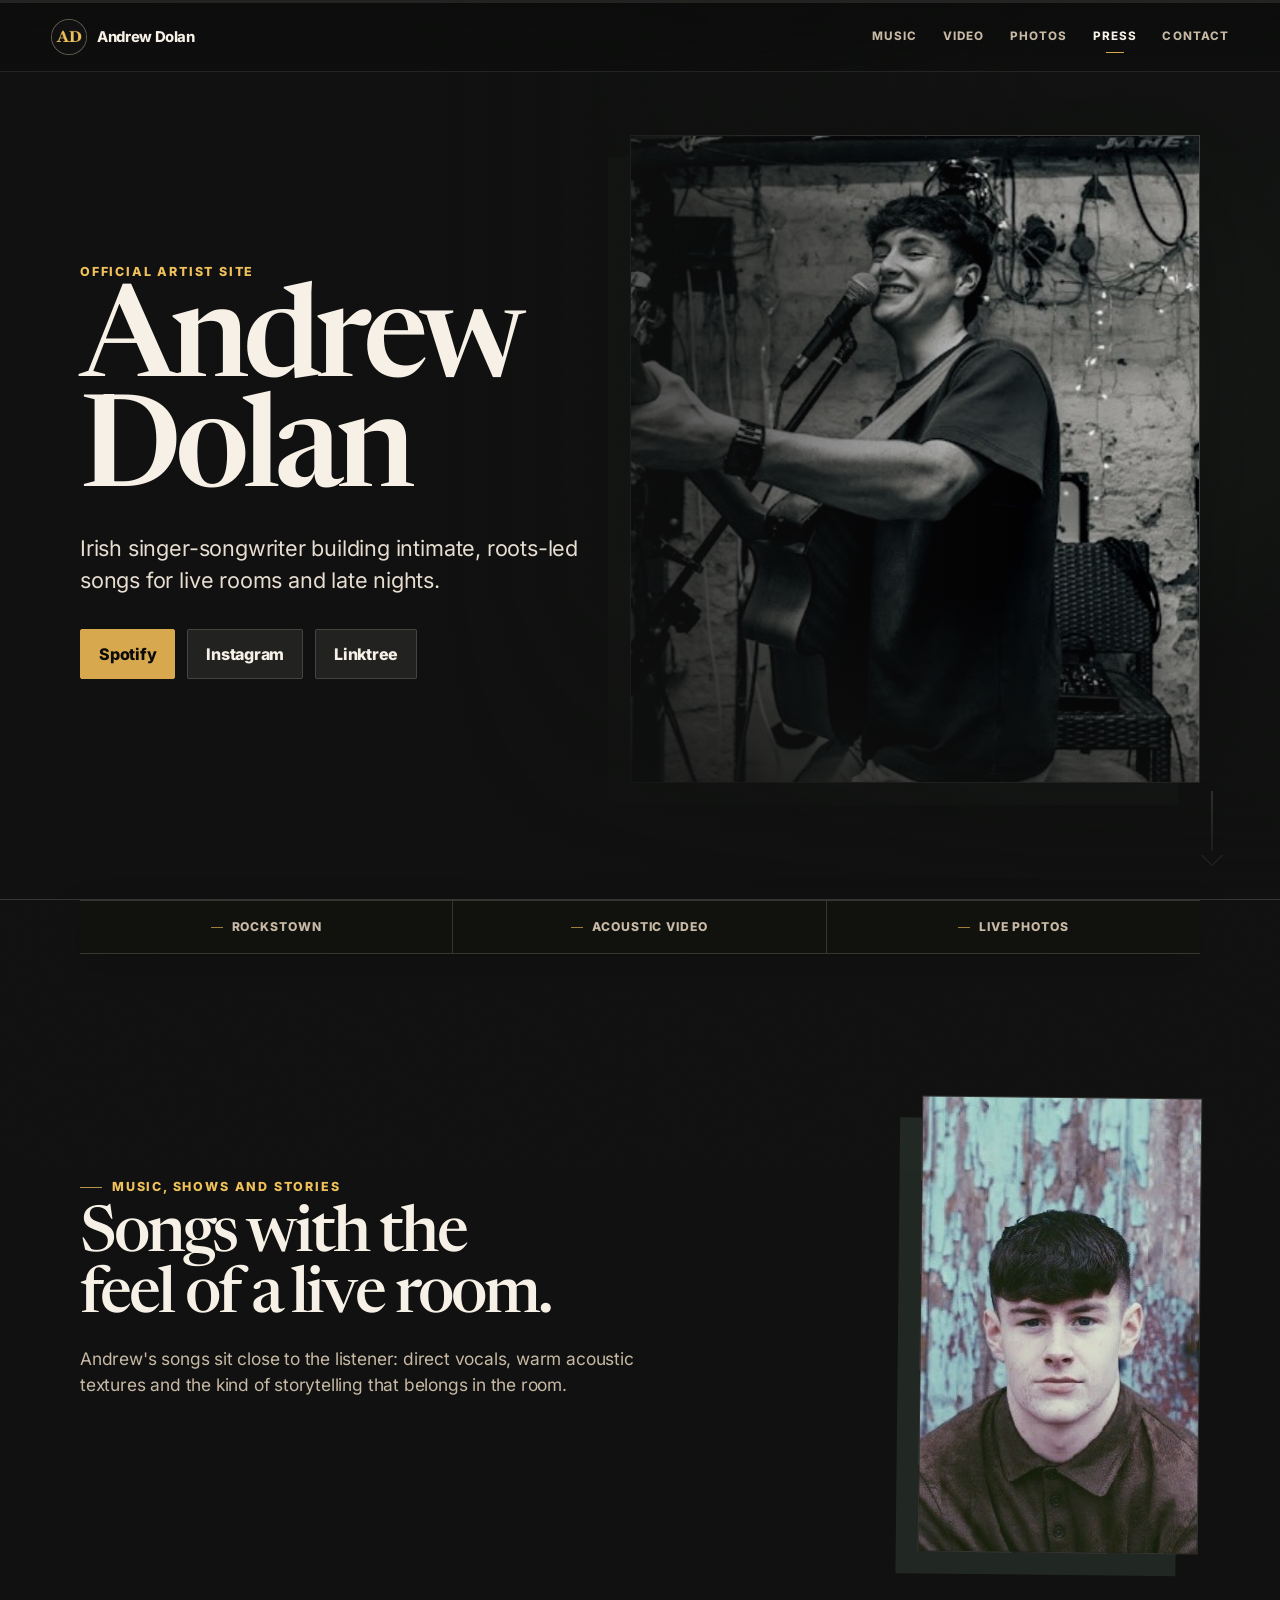
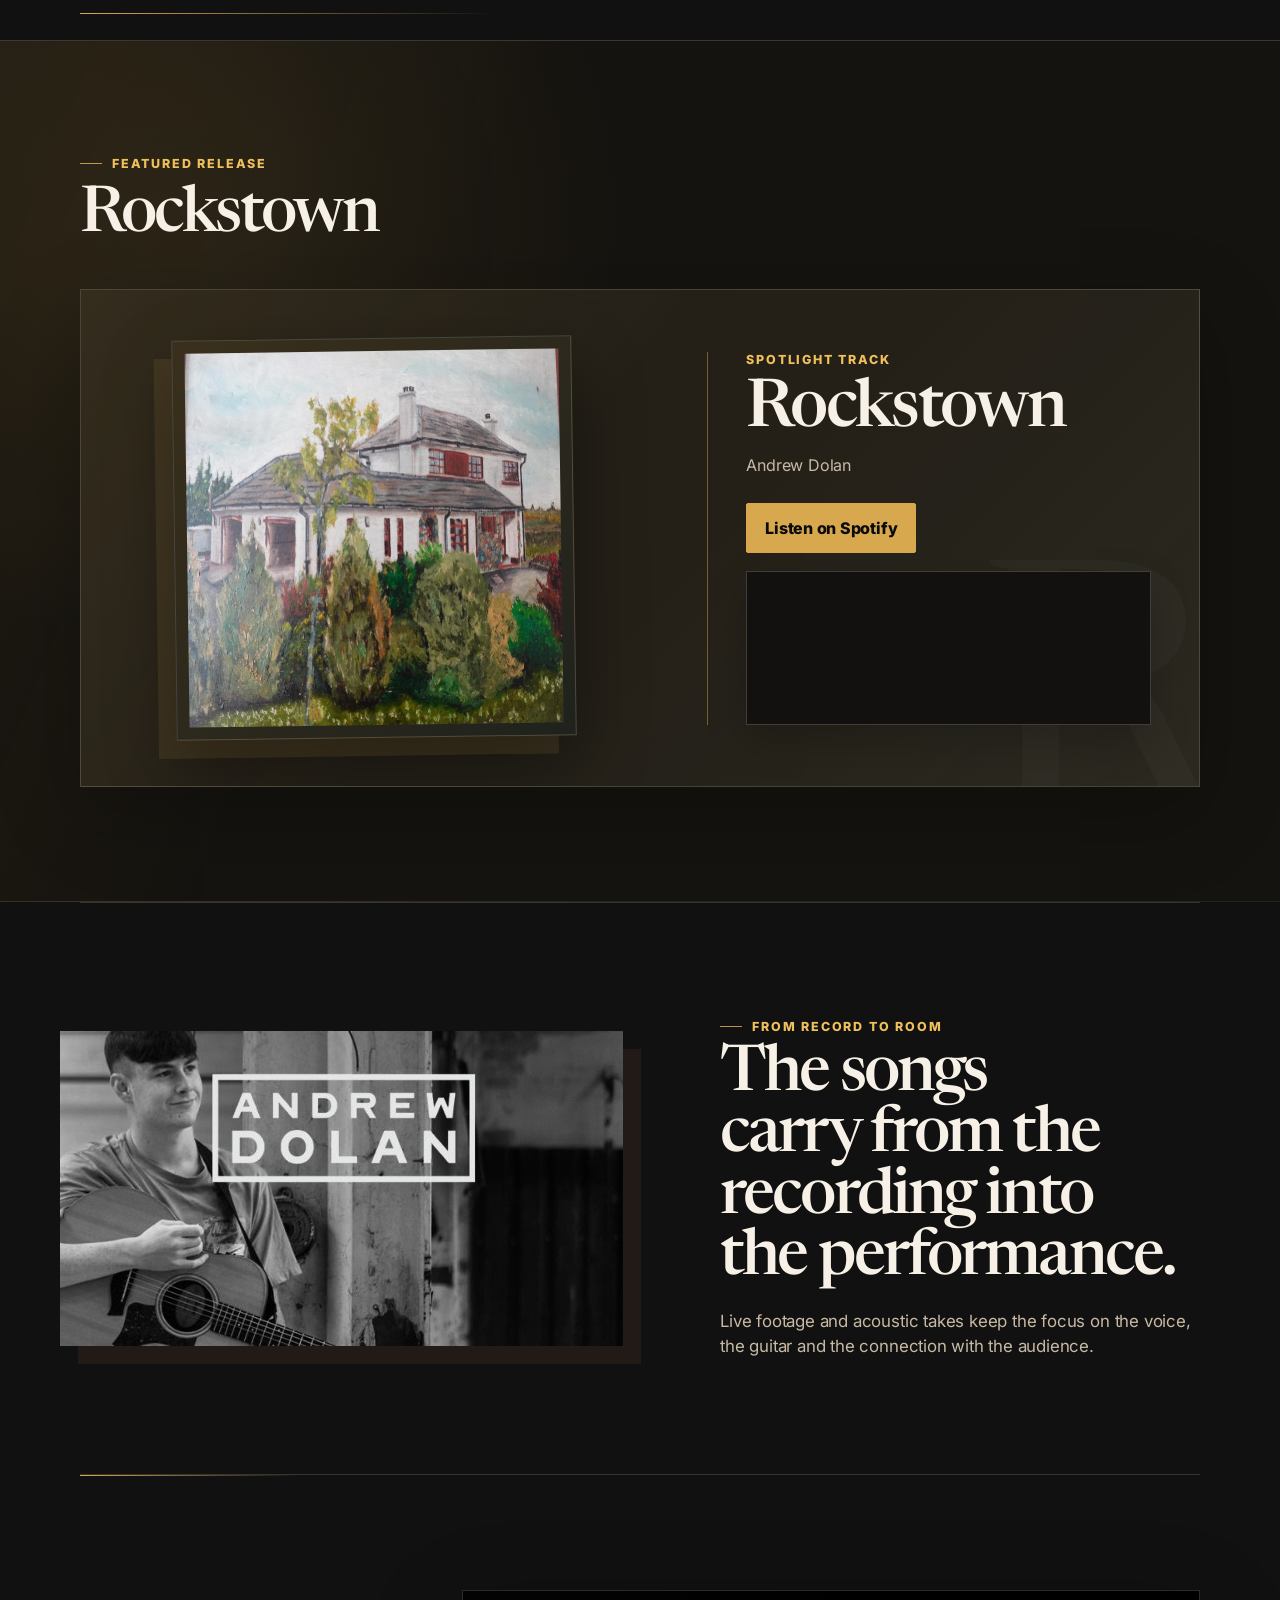
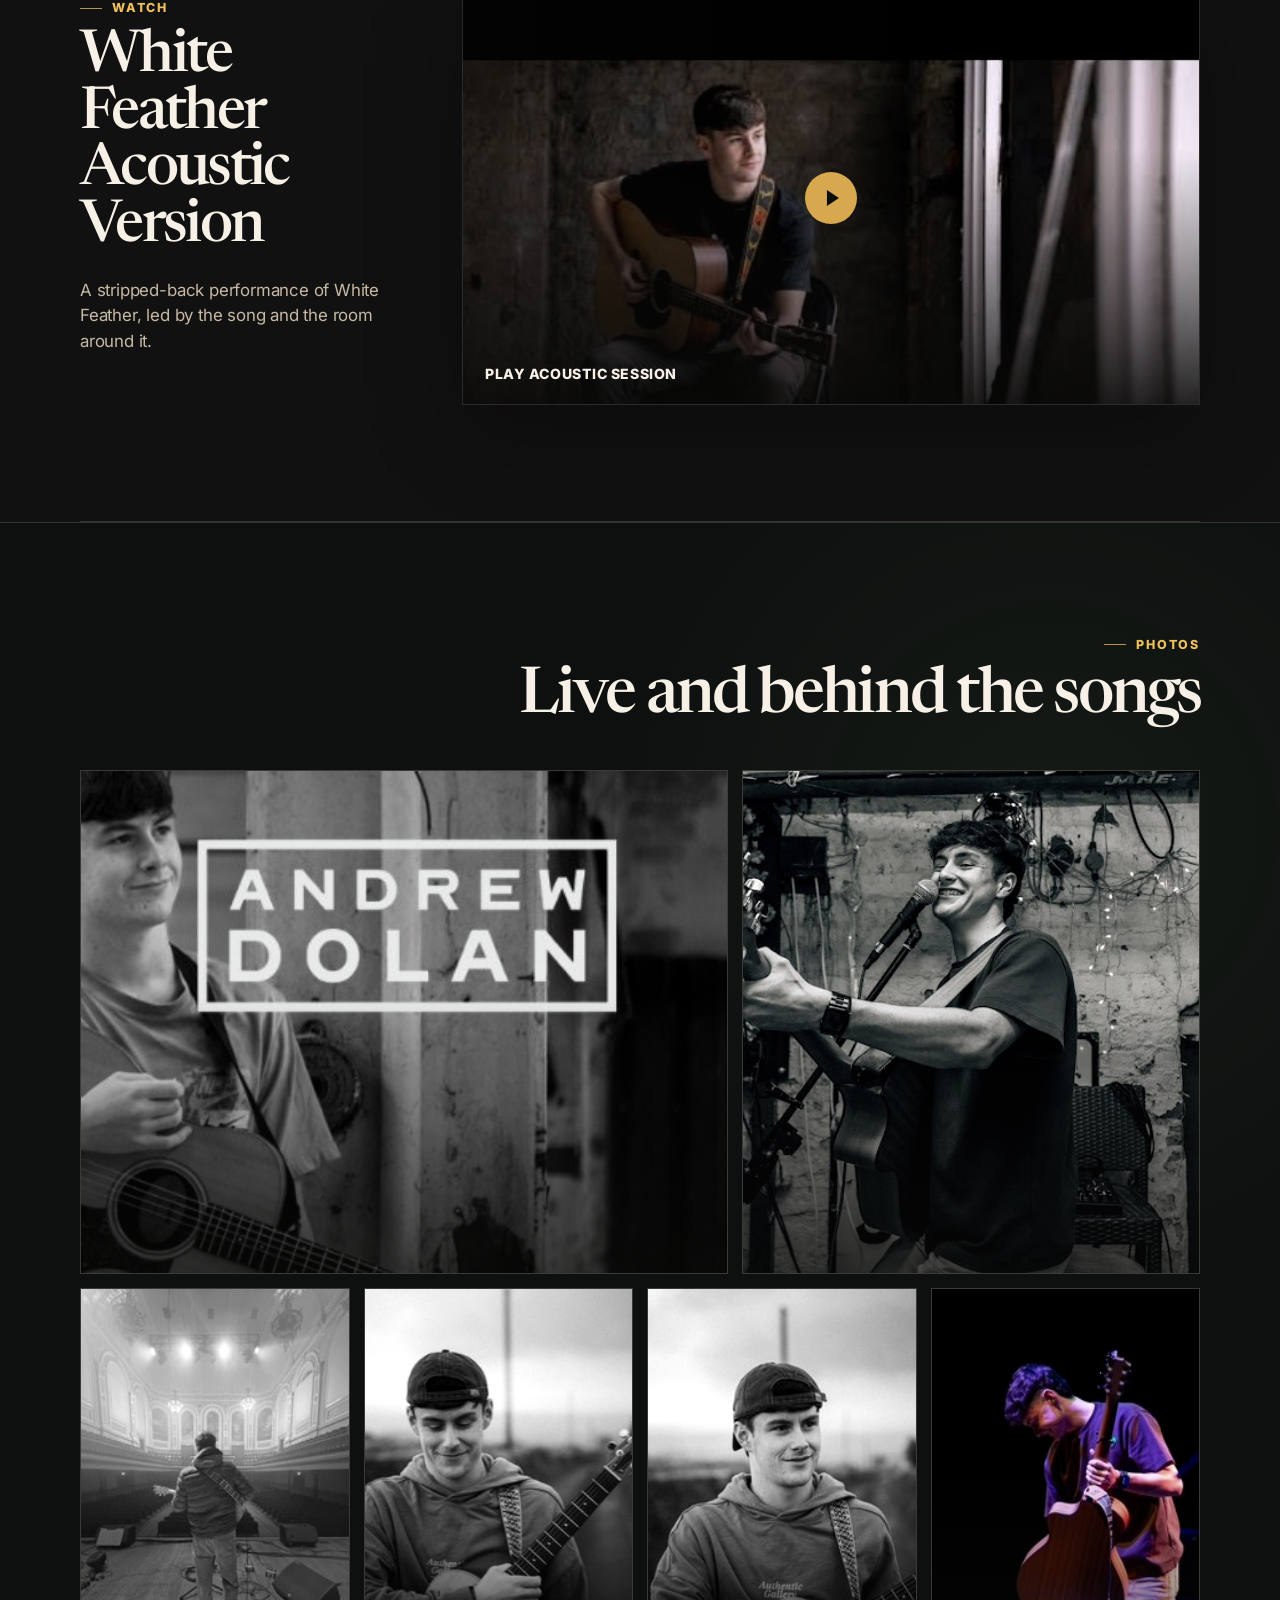
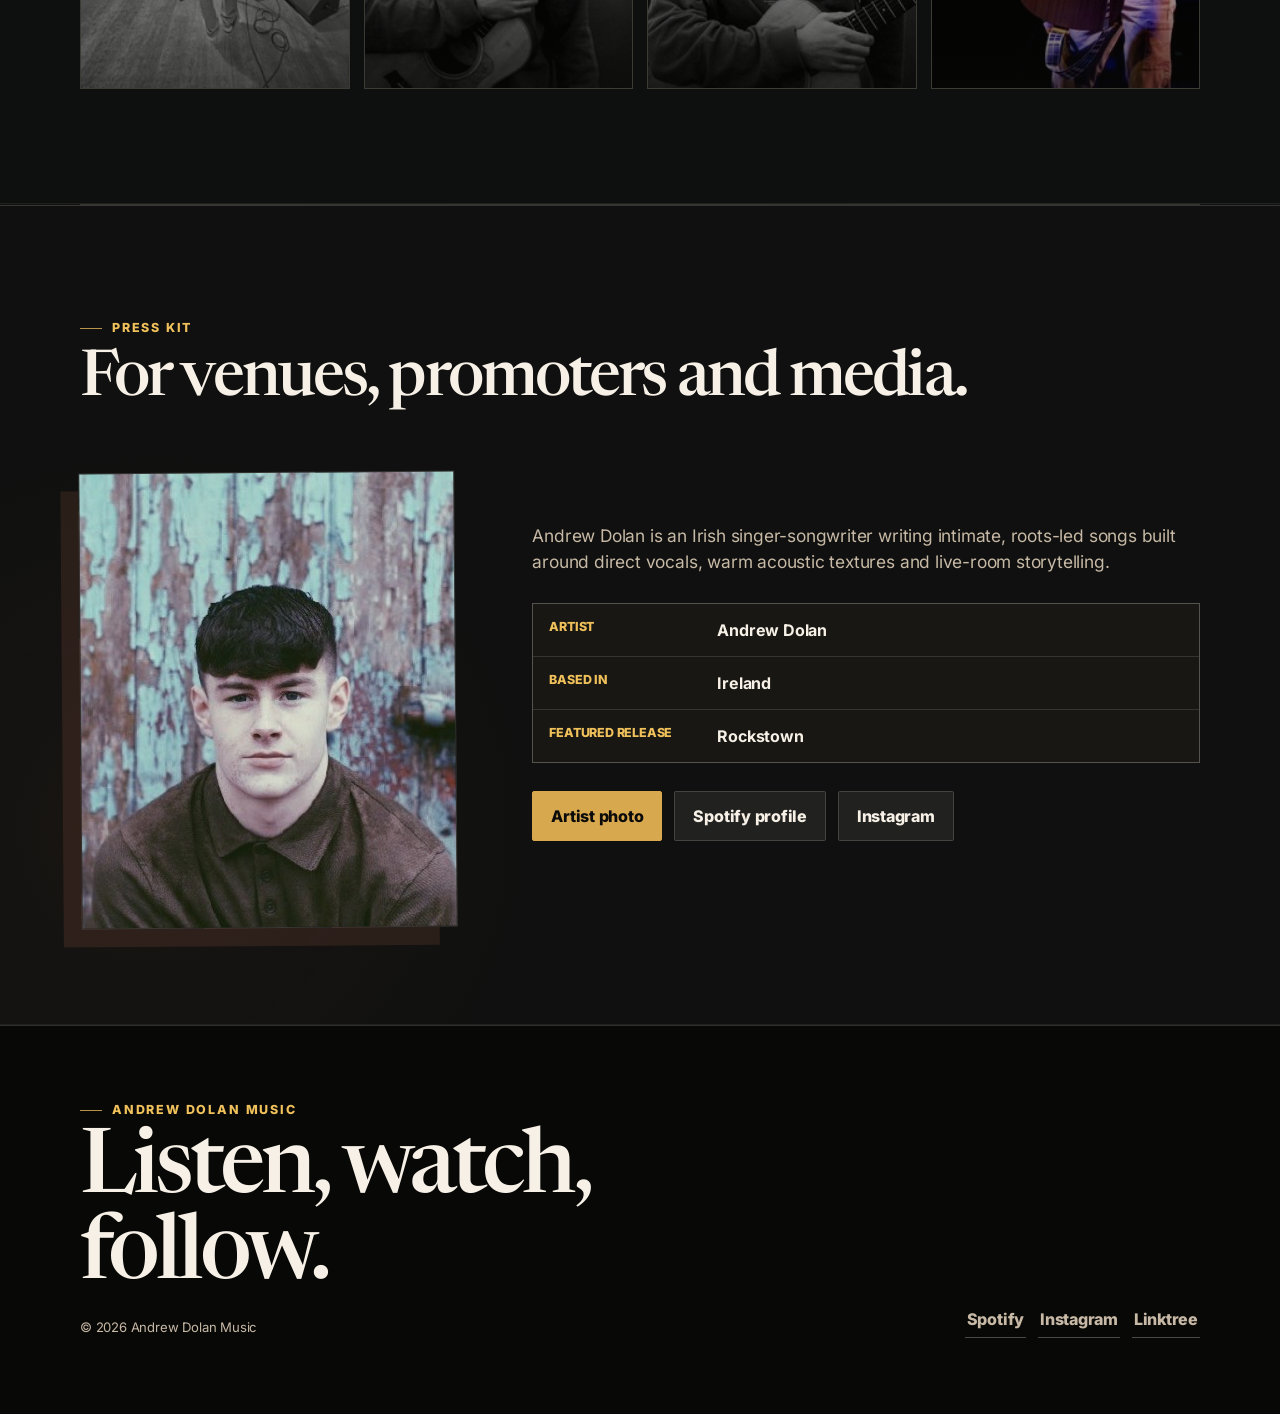
==== index.html @ 13278620 "Polish site design and media loading" ====
<!doctype html>
<html lang="en">
  <head>
    <meta charset="utf-8">
    <meta name="viewport" content="width=device-width, initial-scale=1">
    <title>Andrew Dolan Music</title>
    <meta name="description" content="Official website for Andrew Dolan Music. Listen to Rockstown, watch live videos, browse photos, and follow Andrew online.">
    <meta name="author" content="Andrew Dolan Music">
    <meta name="robots" content="index, follow">
    <meta name="referrer" content="strict-origin-when-cross-origin">
    <meta http-equiv="Content-Security-Policy" content="default-src 'self'; base-uri 'self'; object-src 'none'; script-src 'self' 'sha256-iNMEAXwRGLvozENifmNJHvIrzGCSyscRnMJbv4c1vnA='; style-src 'self' 'unsafe-inline'; img-src 'self' data:; frame-src https://open.spotify.com https://www.youtube.com; form-action 'none'; upgrade-insecure-requests">
    <link rel="canonical" href="https://andrewdolanmusic.com/">
    <meta property="og:title" content="Andrew Dolan Music">
    <meta property="og:description" content="Official website for Andrew Dolan Music. Listen to Rockstown, watch live videos, browse photos, and follow Andrew online.">
    <meta property="og:type" content="website">
    <meta property="og:url" content="https://andrewdolanmusic.com/">
    <meta property="og:site_name" content="Andrew Dolan Music">
    <meta property="og:image" content="https://andrewdolanmusic.com/assets/hero-performance.jpg">
    <meta property="og:image:alt" content="Andrew Dolan performing live with guitar">
    <meta name="twitter:card" content="summary_large_image">
    <meta name="twitter:title" content="Andrew Dolan Music">
    <meta name="twitter:description" content="Listen to Rockstown, watch live videos, browse photos, and follow Andrew online.">
    <meta name="twitter:image" content="https://andrewdolanmusic.com/assets/hero-performance.jpg">
    <script type="application/ld+json">
      {
        "@context": "https://schema.org",
        "@type": "MusicGroup",
        "name": "Andrew Dolan Music",
        "url": "https://andrewdolanmusic.com/",
        "image": "https://andrewdolanmusic.com/assets/hero-performance.jpg",
        "sameAs": [
          "https://open.spotify.com/artist/74Vq2yie9cISoNQCZJ2Esn",
          "https://www.instagram.com/andrewdolanmusic",
          "https://linktr.ee/andrewdolanmusic"
        ]
      }
    </script>
    <link rel="icon" href="/favicon.ico" sizes="any">
    <link rel="icon" type="image/png" href="/assets/favicon-48x48.png" sizes="48x48">
    <link rel="icon" type="image/png" href="/assets/icon-192x192.png" sizes="192x192">
    <link rel="apple-touch-icon" href="/assets/apple-touch-icon.png">
    <link rel="manifest" href="/site.webmanifest">
    <link rel="preload" href="assets/gallery-live-room.jpg" as="image">
    <link rel="preload" href="assets/fonts/newsreader-latin.woff2" as="font" type="font/woff2" crossorigin>
    <link rel="stylesheet" href="styles.css">
  </head>
  <body>
    <a class="skip-link" href="#main-content">Skip to content</a>
    <span id="top" class="page-anchor" aria-hidden="true"></span>
    <div class="scroll-progress" aria-hidden="true"><span></span></div>
    <header class="site-header" aria-label="Primary navigation">
      <a class="brand" href="#top" aria-label="Andrew Dolan Music home">
        <span class="brand-mark">
          <img src="assets/icon-192x192.png" alt="" width="192" height="192">
        </span>
        <span>Andrew Dolan</span>
      </a>
      <button class="nav-toggle" type="button" aria-expanded="false" aria-controls="primary-nav" aria-label="Open navigation menu">
        <span class="nav-toggle-icon" aria-hidden="true"><span></span></span>
        <span class="nav-toggle-label">Menu</span>
      </button>
      <nav class="nav-links" id="primary-nav" aria-label="Site sections">
        <a href="#music">Music</a>
        <a href="#video">Video</a>
        <a href="#tour" data-section-link="tour" hidden>Live</a>
        <a href="#gallery">Photos</a>
        <a href="#press">Press</a>
        <a href="#contact">Contact</a>
      </nav>
    </header>

    <main id="main-content">
      <section class="hero" aria-labelledby="hero-title">
        <picture class="hero-media">
          <img src="assets/gallery-live-room.jpg" alt="Andrew Dolan singing and playing guitar in a live room" width="585" height="438">
        </picture>
        <div class="hero-overlay"></div>
        <div class="hero-content">
          <p class="eyebrow">Official artist site</p>
          <h1 id="hero-title">Andrew Dolan</h1>
          <p class="hero-copy" data-content="tagline"></p>
          <div class="hero-actions" data-social-actions></div>
        </div>
        <a class="hero-next" href="#music" aria-label="Go to featured music"><span></span></a>
      </section>

      <nav class="chapter-strip" aria-label="Featured page sections">
        <a href="#music">
          Rockstown
        </a>
        <a href="#video">
          Acoustic video
        </a>
        <a href="#tour" data-section-link="tour" hidden>
          Live dates
        </a>
        <a href="#gallery">
          Live photos
        </a>
      </nav>

      <section class="intro-section flow-in" aria-label="Artist introduction">
        <div class="intro-copy">
          <p class="section-kicker">Music, shows and stories</p>
          <h2>Songs with the feel of a live room.</h2>
          <p>Andrew's songs sit close to the listener: direct vocals, warm acoustic textures and the kind of storytelling that belongs in the room.</p>
        </div>
        <img class="artist-card-image" src="assets/artist-profile.jpg" alt="Andrew Dolan artist profile image" width="381" height="456">
      </section>

      <section class="music-section flow-in" id="music" aria-labelledby="music-title">
        <div class="section-heading">
          <p class="section-kicker">Featured release</p>
          <h2 id="music-title">Rockstown</h2>
        </div>
        <article class="release-panel">
          <div class="release-artwork">
            <img src="assets/rockstown-cover.jpg" alt="Rockstown cover artwork" width="640" height="640">
          </div>
          <div class="release-copy">
            <p class="eyebrow">Spotlight track</p>
            <h3 data-track-title></h3>
            <p data-track-artist></p>
            <a class="button primary" data-track-link target="_blank" rel="noopener noreferrer">Listen on Spotify</a>
            <div class="spotify-embed" data-spotify-embed></div>
          </div>
        </article>
      </section>

      <section class="performance-bridge flow-in" aria-label="Live performance">
        <img src="assets/gallery-band-wide.jpg" alt="Andrew Dolan pictured with his guitar" width="593" height="315">
        <div>
          <p class="section-kicker">From record to room</p>
          <h2>The songs carry from the recording into the performance.</h2>
          <p>Live footage and acoustic takes keep the focus on the voice, the guitar and the connection with the audience.</p>
        </div>
      </section>

      <section class="video-section flow-in" id="video" aria-labelledby="video-title">
        <div class="video-layout">
          <div class="section-heading">
            <p class="section-kicker">Watch</p>
            <h2 id="video-title">White Feather Acoustic Version</h2>
            <p class="section-copy">A stripped-back performance of White Feather, led by the song and the room around it.</p>
          </div>
          <div class="video-frame" data-video-frame></div>
        </div>
      </section>

      <section class="conditional-section flow-in" id="tour" data-tour-section hidden>
        <div class="section-heading">
          <p class="section-kicker">Live</p>
          <h2>Tour Dates</h2>
        </div>
        <div class="tour-list" data-tour-list></div>
      </section>

      <section class="conditional-section flow-in" id="merch" data-merch-section hidden>
        <div class="section-heading">
          <p class="section-kicker">Store</p>
          <h2>Merch</h2>
        </div>
        <a class="button secondary" data-merch-link target="_blank" rel="noopener noreferrer"></a>
      </section>

      <section class="gallery-section flow-in" id="gallery" aria-labelledby="gallery-title">
        <div class="section-heading">
          <p class="section-kicker">Photos</p>
          <h2 id="gallery-title">Live and behind the songs</h2>
        </div>
        <div class="gallery-grid" data-gallery></div>
      </section>

      <section class="press-section flow-in" id="press" aria-labelledby="press-title">
        <div class="section-heading">
          <p class="section-kicker">Press kit</p>
          <h2 id="press-title">For venues, promoters and media.</h2>
        </div>
        <div class="press-layout">
          <img data-press-photo src="assets/artist-profile.jpg" alt="Andrew Dolan press photo" width="381" height="456">
          <div class="press-copy">
            <p data-press-bio></p>
            <dl class="press-facts">
              <div>
                <dt>Artist</dt>
                <dd data-press-artist></dd>
              </div>
              <div>
                <dt>Based in</dt>
                <dd data-press-location></dd>
              </div>
              <div>
                <dt>Featured release</dt>
                <dd data-press-release></dd>
              </div>
            </dl>
            <div class="press-links" data-press-links></div>
          </div>
        </div>
      </section>
    </main>

    <footer class="site-footer" id="contact">
      <div>
        <p class="section-kicker">Andrew Dolan Music</p>
        <h2>Listen, watch, follow.</h2>
        <p class="footer-meta">© 2026 Andrew Dolan Music</p>
      </div>
      <div class="footer-links" data-footer-links></div>
    </footer>

    <script src="site-data.js" defer></script>
    <script src="script.js" defer></script>
  </body>
</html>
---- styles.css ----
@font-face {
  font-family: "Inter";
  font-style: normal;
  font-weight: 400 900;
  font-display: swap;
  src: url("assets/fonts/inter-latin.woff2") format("woff2");
}

@font-face {
  font-family: "Newsreader";
  font-style: normal;
  font-weight: 400 700;
  font-display: swap;
  src: url("assets/fonts/newsreader-latin.woff2") format("woff2");
}

:root {
  color-scheme: dark;
  --bg: #101110;
  --bg-soft: #181713;
  --panel: #242018;
  --text: #f6f0e6;
  --muted: #c7b9a5;
  --line: rgba(246, 240, 230, 0.16);
  --accent: #d8a84f;
  --accent-strong: #f0c15b;
  --green: #7f9d86;
  --clay: #af654c;
  --ink: #0b0b0a;
  --display-font: "Newsreader", "Palatino Linotype", "Book Antiqua", Baskerville, Georgia, serif;
  --max: 1120px;
  --ease-out: cubic-bezier(0.22, 1, 0.36, 1);
  --ease-soft: cubic-bezier(0.25, 0.8, 0.25, 1);
  --scroll-progress: 0%;
}

* {
  box-sizing: border-box;
}

[hidden] {
  display: none !important;
}

html {
  scroll-behavior: smooth;
  scroll-padding-top: 92px;
  overflow-x: clip;
}

body {
  position: relative;
  isolation: isolate;
  margin: 0;
  background: var(--bg);
  color: var(--text);
  font-family: "Inter", ui-sans-serif, system-ui, -apple-system, BlinkMacSystemFont, "Segoe UI", sans-serif;
  line-height: 1.5;
  letter-spacing: -0.012em;
  font-kerning: normal;
  text-rendering: optimizeLegibility;
}

body::before {
  content: "";
  position: fixed;
  inset: 0;
  pointer-events: none;
  background:
    radial-gradient(circle at 12% 14%, rgba(216, 168, 79, 0.09), transparent 30%),
    radial-gradient(circle at 88% 42%, rgba(127, 157, 134, 0.075), transparent 28%),
    radial-gradient(circle at 30% 88%, rgba(175, 101, 76, 0.07), transparent 32%),
    linear-gradient(135deg, rgba(255, 255, 255, 0.018), transparent 42%);
  z-index: -1;
}

body::after {
  content: "";
  position: fixed;
  inset: -30%;
  z-index: 50;
  pointer-events: none;
  background-image: url("data:image/svg+xml,%3Csvg viewBox='0 0 180 180' xmlns='http://www.w3.org/2000/svg'%3E%3Cfilter id='n'%3E%3CfeTurbulence type='fractalNoise' baseFrequency='.85' numOctaves='3' stitchTiles='stitch'/%3E%3C/filter%3E%3Crect width='100%25' height='100%25' filter='url(%23n)' opacity='.5'/%3E%3C/svg%3E");
  background-size: 180px 180px;
  opacity: 0.035;
  mix-blend-mode: soft-light;
  transform: rotate(0.01deg);
}

img {
  display: block;
  max-width: 100%;
}

a {
  color: inherit;
}

a:focus-visible,
button:focus-visible,
[tabindex]:focus-visible {
  outline: 3px solid var(--accent-strong);
  outline-offset: 4px;
}

.page-anchor {
  position: absolute;
  top: 0;
}

.skip-link {
  position: fixed;
  left: 16px;
  top: 12px;
  z-index: 30;
  padding: 10px 14px;
  background: var(--accent);
  color: var(--ink);
  font-weight: 800;
  text-decoration: none;
  transform: translateY(-140%);
  transition: transform 160ms ease;
}

.skip-link:focus {
  transform: translateY(0);
}

.scroll-progress {
  position: fixed;
  top: 0;
  left: 0;
  right: 0;
  z-index: 20;
  height: 3px;
  background: rgba(246, 240, 230, 0.08);
}

.scroll-progress span {
  display: block;
  width: var(--scroll-progress);
  height: 100%;
  background: linear-gradient(90deg, var(--accent), var(--green), var(--clay));
}

.site-header {
  position: fixed;
  top: 3px;
  left: 0;
  right: 0;
  z-index: 10;
  display: flex;
  align-items: center;
  justify-content: space-between;
  gap: 20px;
  padding: 16px clamp(18px, 4vw, 52px);
  background: linear-gradient(180deg, rgba(11, 12, 11, 0.74), rgba(11, 12, 11, 0.42));
  border-bottom: 1px solid rgba(246, 240, 230, 0.1);
  backdrop-filter: blur(14px) saturate(115%);
  transition: padding 260ms var(--ease-out), background-color 260ms ease, box-shadow 260ms ease, backdrop-filter 260ms ease;
}

body.is-scrolled .site-header {
  padding-top: 10px;
  padding-bottom: 10px;
  background: rgba(8, 8, 7, 0.9);
  box-shadow: 0 16px 44px rgba(0, 0, 0, 0.22);
  backdrop-filter: blur(22px) saturate(125%);
}

.brand,
.nav-links,
.hero-actions,
.footer-links {
  display: flex;
  align-items: center;
}

.brand {
  min-width: 0;
  gap: 10px;
  color: var(--text);
  text-decoration: none;
  font-size: 0.93rem;
  font-weight: 760;
  letter-spacing: -0.025em;
}

.brand-mark {
  display: grid;
  width: 36px;
  height: 36px;
  place-items: center;
  overflow: hidden;
  background: var(--panel);
  border: 1px solid rgba(246, 240, 230, 0.28);
  border-radius: 50%;
}

.brand-mark img {
  width: 100%;
  height: 100%;
  object-fit: cover;
}

.nav-links {
  gap: clamp(12px, 2vw, 28px);
  color: var(--muted);
  font-size: 0.73rem;
  font-weight: 760;
  letter-spacing: 0.09em;
  text-transform: uppercase;
}

.nav-links a {
  position: relative;
  padding: 7px 0;
  text-decoration: none;
  transition: color 200ms ease;
}

.nav-links a:hover,
.nav-links a.is-active {
  color: var(--text);
}

.nav-links a::after {
  content: "";
  position: absolute;
  left: 50%;
  bottom: 0;
  width: 18px;
  height: 1px;
  transform: translateX(-50%) scaleX(0);
  background: var(--accent);
  transition: transform 240ms var(--ease-out);
}

.nav-links a:hover::after,
.nav-links a.is-active::after {
  transform: translateX(-50%) scaleX(1);
}

.nav-toggle {
  display: none;
  width: 84px;
  min-height: 42px;
  align-items: center;
  justify-content: center;
  gap: 9px;
  padding: 8px 10px;
  background: transparent;
  border: 1px solid var(--line);
  border-radius: 3px;
  color: var(--text);
  cursor: pointer;
  font: inherit;
  font-size: 0.82rem;
  font-weight: 800;
  letter-spacing: 0.04em;
  text-transform: uppercase;
  transition: background-color 180ms ease, border-color 180ms ease;
}

.nav-toggle:hover,
.site-header.is-menu-open .nav-toggle {
  background: rgba(246, 240, 230, 0.08);
  border-color: rgba(246, 240, 230, 0.32);
}

.nav-toggle-icon,
.nav-toggle-icon::before,
.nav-toggle-icon::after,
.nav-toggle-icon span {
  display: block;
  width: 18px;
  height: 1px;
  background: currentColor;
  transition: transform 180ms ease, opacity 180ms ease;
}

.nav-toggle-icon {
  position: relative;
  background: transparent;
}

.nav-toggle-icon::before,
.nav-toggle-icon::after {
  content: "";
  position: absolute;
  left: 0;
}

.nav-toggle-icon::before {
  top: -5px;
}

.nav-toggle-icon::after {
  top: 5px;
}

.site-header.is-menu-open .nav-toggle-icon span {
  opacity: 0;
}

.site-header.is-menu-open .nav-toggle-icon::before {
  top: 0;
  transform: rotate(45deg);
}

.site-header.is-menu-open .nav-toggle-icon::after {
  top: 0;
  transform: rotate(-45deg);
}

.hero {
  position: relative;
  min-height: max(720px, 100svh);
  display: grid;
  align-items: center;
  overflow: hidden;
  border-bottom: 1px solid var(--line);
}

.hero-media,
.hero-overlay {
  position: absolute;
}

.hero-media {
  top: clamp(112px, 15vh, 148px);
  right: max(36px, calc((100vw - var(--max)) / 2));
  bottom: auto;
  z-index: 0;
  display: block;
  width: min(47vw, 570px);
  height: min(72vh, 720px);
  min-height: 520px;
  overflow: hidden;
  background: var(--bg-soft);
  border: 1px solid rgba(246, 240, 230, 0.2);
  box-shadow:
    -22px 22px 0 rgba(127, 157, 134, 0.11),
    0 34px 100px rgba(0, 0, 0, 0.38);
  animation: hero-frame-in 1s 140ms both var(--ease-out);
}

.hero-media img {
  width: 100%;
  height: 100%;
  object-fit: cover;
  object-position: 46% 39%;
  filter: saturate(0.78) contrast(1.05);
  transform: scale(1.015);
  animation: hero-image-settle 1.4s 180ms both var(--ease-out);
}

.hero-overlay {
  inset: 0;
  z-index: 1;
  pointer-events: none;
  background:
    linear-gradient(90deg, var(--bg) 0%, rgba(16, 17, 16, 0.98) 34%, rgba(16, 17, 16, 0.58) 58%, rgba(16, 17, 16, 0.08) 82%),
    linear-gradient(0deg, var(--bg) 0%, transparent 34%);
}

.hero-content {
  position: relative;
  z-index: 2;
  width: min(var(--max), calc(100% - 36px));
  margin: 0 auto;
  padding: 156px 0 112px;
}

.hero-content > * {
  animation: hero-copy-in 760ms both var(--ease-out);
}

.hero-content > :nth-child(1) {
  animation-delay: 180ms;
}

.hero-content > :nth-child(2) {
  animation-delay: 250ms;
}

.hero-content > :nth-child(3) {
  animation-delay: 340ms;
}

.hero-content > :nth-child(4) {
  animation-delay: 430ms;
}

@keyframes hero-frame-in {
  from {
    opacity: 0;
    transform: translateY(18px);
  }
}

@keyframes hero-image-settle {
  from {
    transform: scale(1.075);
  }
}

@keyframes hero-copy-in {
  from {
    opacity: 0;
    transform: translateY(14px);
  }
}

.hero-next {
  position: absolute;
  right: clamp(18px, 4vw, 52px);
  bottom: 34px;
  width: 34px;
  height: 74px;
  opacity: 0.82;
}

.hero-next span {
  position: absolute;
  inset: 0;
}

.hero-next span::before,
.hero-next span::after {
  content: "";
  position: absolute;
  left: 50%;
  transform: translateX(-50%);
}

.hero-next span::before {
  top: 0;
  width: 1px;
  height: 60px;
  background: var(--text);
}

.hero-next span::after {
  bottom: 2px;
  width: 14px;
  height: 14px;
  border-right: 1px solid var(--text);
  border-bottom: 1px solid var(--text);
  transform: translateX(-50%) rotate(45deg);
}

.eyebrow,
.section-kicker {
  margin: 0 0 10px;
  color: var(--accent-strong);
  font-size: 0.78rem;
  font-weight: 800;
  letter-spacing: 0.145em;
  line-height: 1.3;
  text-transform: uppercase;
}

.section-kicker {
  display: flex;
  align-items: center;
  gap: 10px;
}

.section-kicker::before {
  content: "";
  width: 22px;
  height: 1px;
  background: currentColor;
  opacity: 0.75;
}

h1,
h2,
h3,
p {
  overflow-wrap: anywhere;
}

h1,
h2,
h3 {
  text-wrap: balance;
}

p {
  text-wrap: pretty;
}

h1 {
  max-width: 560px;
  margin: 0;
  font-family: var(--display-font);
  font-size: clamp(4.4rem, 10vw, 8.1rem);
  font-weight: 560;
  line-height: 0.86;
  letter-spacing: -0.055em;
}

h2 {
  margin: 0;
  font-family: var(--display-font);
  font-size: clamp(2.1rem, 5vw, 4.25rem);
  font-weight: 520;
  line-height: 0.96;
  letter-spacing: -0.045em;
}

h3 {
  margin: 0 0 10px;
  font-family: var(--display-font);
  font-size: clamp(2rem, 4vw, 3.75rem);
  font-weight: 540;
  line-height: 0.98;
  letter-spacing: -0.035em;
}

.hero-copy {
  max-width: 540px;
  margin: 22px 0 0;
  color: #e7ddd0;
  font-size: clamp(1.05rem, 2vw, 1.35rem);
  line-height: 1.48;
}

.hero-actions {
  flex-wrap: wrap;
  gap: 12px;
  margin-top: 32px;
}

.button {
  display: inline-flex;
  min-height: 46px;
  align-items: center;
  justify-content: center;
  padding: 12px 18px;
  border: 1px solid var(--line);
  border-radius: 2px;
  color: var(--text);
  text-decoration: none;
  font-weight: 800;
  letter-spacing: -0.015em;
  transition: background-color 220ms ease, border-color 220ms ease, box-shadow 220ms ease, color 220ms ease, transform 260ms var(--ease-out);
}

.button.primary {
  background: var(--accent);
  border-color: var(--accent);
  color: var(--ink);
}

.button.secondary {
  background: rgba(246, 240, 230, 0.08);
}

.button:hover {
  box-shadow: 0 12px 28px rgba(0, 0, 0, 0.18);
  transform: translateY(-2px);
}

.button.primary:hover {
  background: var(--accent-strong);
  border-color: var(--accent-strong);
}

.button.secondary:hover {
  background: rgba(246, 240, 230, 0.13);
  border-color: rgba(246, 240, 230, 0.28);
}

.button.is-disabled {
  cursor: default;
  opacity: 0.72;
  pointer-events: none;
}

section:not(.hero) {
  width: min(var(--max), calc(100% - 36px));
  margin: 0 auto;
  padding: clamp(78px, 9vw, 124px) 0;
}

.chapter-strip {
  position: sticky;
  top: 61px;
  z-index: 8;
  display: grid;
  grid-template-columns: repeat(auto-fit, minmax(180px, 1fr));
  gap: 0;
  width: min(var(--max), calc(100% - 36px));
  margin: 0 auto;
  padding: 0;
  background: rgba(18, 18, 15, 0.9);
  border-top: 1px solid var(--line);
  border-bottom: 1px solid var(--line);
  border-radius: 0;
  box-shadow: 0 14px 38px rgba(0, 0, 0, 0.16);
  backdrop-filter: blur(18px) saturate(115%);
}

.chapter-strip a {
  display: flex;
  align-items: center;
  justify-content: center;
  gap: 9px;
  min-width: 0;
  min-height: 52px;
  padding: 12px 16px;
  background: transparent;
  border: 0;
  border-right: 1px solid var(--line);
  border-radius: 0;
  color: var(--muted);
  font-size: 0.76rem;
  text-decoration: none;
  font-weight: 800;
  letter-spacing: 0.075em;
  line-height: 1.2;
  text-align: center;
  text-transform: uppercase;
  transition: background-color 180ms ease, border-color 180ms ease, color 180ms ease, transform 180ms var(--ease-out);
}

.chapter-strip a:last-child {
  border-right: 0;
}

.chapter-strip a::before {
  content: "";
  flex: 0 0 12px;
  width: 12px;
  height: 1px;
  background: var(--accent);
  opacity: 0.72;
}

.chapter-strip a:hover,
.chapter-strip a:focus-visible,
.chapter-strip a.is-active {
  background: rgba(246, 240, 230, 0.06);
  color: var(--text);
  transform: none;
}

.chapter-strip a.is-active::before {
  width: 20px;
  opacity: 1;
}

.flow-in {
  opacity: 0;
  filter: blur(2px);
  transform: translateY(18px);
  transition: opacity 760ms var(--ease-out), filter 760ms var(--ease-out), transform 760ms var(--ease-out);
}

.flow-in.is-visible {
  opacity: 1;
  filter: none;
  transform: translateY(0);
}

.intro-section {
  display: grid;
  grid-template-columns: minmax(0, 1fr) 280px;
  gap: clamp(28px, 6vw, 84px);
  align-items: center;
  position: relative;
}

.intro-copy {
  max-width: 720px;
  padding: clamp(12px, 3vw, 38px) 0;
}

.intro-section::before {
  content: "";
  position: absolute;
  left: 0;
  bottom: 26px;
  width: min(42vw, 420px);
  height: 1px;
  background: linear-gradient(90deg, var(--accent), transparent);
}

.intro-copy p:last-child {
  max-width: 620px;
  color: var(--muted);
  font-size: 1.08rem;
}

.artist-card-image {
  width: 100%;
  aspect-ratio: 4 / 5;
  object-fit: cover;
  border: 1px solid var(--line);
  box-shadow: -22px 22px 0 rgba(127, 157, 134, 0.16);
  transform: translateY(28px) rotate(0.6deg);
  transition: filter 500ms var(--ease-soft), transform 700ms var(--ease-out);
}

.intro-section:hover .artist-card-image {
  filter: saturate(1.04);
  transform: translateY(24px) rotate(0deg);
}

.section-heading {
  position: relative;
  display: grid;
  gap: 4px;
  margin-bottom: clamp(24px, 4vw, 42px);
}

.section-heading h2 {
  max-width: 900px;
}

.music-section,
.gallery-section,
.press-section {
  position: relative;
  isolation: isolate;
}

.music-section::before,
.gallery-section::before,
.press-section::before {
  content: "";
  position: absolute;
  top: 0;
  bottom: 0;
  left: 50%;
  z-index: -1;
  width: 100vw;
  transform: translateX(-50%);
  border-top: 1px solid var(--line);
  border-bottom: 1px solid rgba(246, 240, 230, 0.08);
}

.music-section::before {
  background:
    linear-gradient(112deg, rgba(216, 168, 79, 0.055), transparent 34%),
    radial-gradient(circle at 14% 20%, rgba(216, 168, 79, 0.09), transparent 34%),
    #15130f;
}

.gallery-section::before {
  background:
    radial-gradient(circle at 82% 24%, rgba(127, 157, 134, 0.075), transparent 32%),
    #0d100e;
}

.gallery-section .section-heading {
  max-width: 860px;
  margin-left: auto;
  text-align: right;
}

.gallery-section .section-kicker {
  justify-content: flex-end;
}

.press-section::before {
  background:
    radial-gradient(circle at 12% 76%, rgba(175, 101, 76, 0.065), transparent 30%),
    #0f100f;
}

.release-panel {
  position: relative;
  display: grid;
  grid-template-columns: minmax(280px, 1.05fr) minmax(300px, 0.95fr);
  gap: clamp(34px, 7vw, 88px);
  align-items: center;
  overflow: hidden;
  padding: clamp(24px, 4vw, 48px);
  background:
    linear-gradient(125deg, rgba(216, 168, 79, 0.09), transparent 42%),
    linear-gradient(315deg, rgba(127, 157, 134, 0.07), transparent 46%),
    var(--panel);
  border: 1px solid var(--line);
  box-shadow: 0 26px 80px rgba(0, 0, 0, 0.24);
}

.release-panel::after {
  content: "R";
  position: absolute;
  right: -0.08em;
  bottom: -0.35em;
  z-index: 0;
  color: rgba(246, 240, 230, 0.025);
  font-family: var(--display-font);
  font-size: clamp(13rem, 28vw, 25rem);
  line-height: 1;
  pointer-events: none;
}

.release-artwork {
  position: relative;
  z-index: 1;
  display: grid;
  width: min(100%, 400px);
  place-items: center;
  justify-self: center;
  padding: 12px;
  background:
    linear-gradient(135deg, rgba(216, 168, 79, 0.2), rgba(127, 157, 134, 0.12)),
    #12110f;
  border: 1px solid var(--line);
  box-shadow:
    -18px 18px 0 rgba(216, 168, 79, 0.1),
    0 28px 68px rgba(0, 0, 0, 0.38);
  transform: rotate(-0.8deg);
  transition: transform 600ms var(--ease-out), box-shadow 600ms var(--ease-out);
}

.release-artwork img {
  width: 100%;
  aspect-ratio: 1;
  height: auto;
  object-fit: contain;
}

.release-panel:hover .release-artwork {
  box-shadow:
    -12px 14px 0 rgba(216, 168, 79, 0.13),
    0 34px 78px rgba(0, 0, 0, 0.42);
  transform: translateY(-3px) rotate(0deg);
}

.release-copy {
  position: relative;
  z-index: 1;
  padding-left: clamp(22px, 3vw, 38px);
  border-left: 1px solid rgba(216, 168, 79, 0.46);
}

.release-copy h3 {
  max-width: 520px;
  font-size: clamp(3.2rem, 5.2vw, 5rem);
  overflow-wrap: normal;
}

.release-panel p:not(.eyebrow) {
  margin: 0 0 26px;
  color: var(--muted);
}

.spotify-embed {
  overflow: hidden;
  margin-top: 18px;
  border: 1px solid rgba(246, 240, 230, 0.2);
  background: #12110f;
  box-shadow: 0 16px 38px rgba(0, 0, 0, 0.2);
}

.spotify-embed iframe {
  display: block;
  width: 100%;
  height: 152px;
  border: 0;
}

.performance-bridge {
  display: grid;
  grid-template-columns: minmax(0, 1.08fr) minmax(0, 0.92fr);
  gap: clamp(28px, 6vw, 82px);
  align-items: center;
  border-top: 1px solid var(--line);
  border-bottom: 1px solid var(--line);
}

.performance-bridge img {
  width: 100%;
  aspect-ratio: 4 / 3;
  object-fit: cover;
  box-shadow: 18px 18px 0 rgba(175, 101, 76, 0.11);
  transform: translateX(-20px);
}

.performance-bridge p:last-child,
.section-copy {
  max-width: 620px;
  margin: 18px 0 0;
  color: var(--muted);
  font-size: 1.05rem;
}

.video-layout {
  display: grid;
  grid-template-columns: minmax(310px, 0.42fr) minmax(0, 1fr);
  gap: clamp(34px, 6vw, 72px);
  align-items: center;
}

.video-section {
  position: relative;
}

.video-section::before {
  content: "";
  position: absolute;
  top: 0;
  left: 0;
  width: min(24vw, 220px);
  height: 1px;
  background: linear-gradient(90deg, var(--accent), transparent);
}

.video-section .section-heading h2 {
  font-size: clamp(2.7rem, 4.6vw, 4rem);
  overflow-wrap: normal;
}

.video-frame {
  position: relative;
  overflow: hidden;
  aspect-ratio: 16 / 9;
  background: #050505;
  border: 1px solid var(--line);
  box-shadow: 0 28px 86px rgba(0, 0, 0, 0.32);
}

.video-frame iframe {
  display: block;
  width: 100%;
  height: 100%;
  border: 0;
}

.video-poster {
  position: absolute;
  inset: 0;
  display: grid;
  width: 100%;
  height: 100%;
  place-items: center;
  overflow: hidden;
  padding: 0;
  background: #050505;
  border: 0;
  color: var(--text);
  cursor: pointer;
  font: inherit;
}

.video-poster::after {
  content: "";
  position: absolute;
  inset: 0;
  background:
    linear-gradient(0deg, rgba(8, 8, 7, 0.88), transparent 62%),
    linear-gradient(90deg, rgba(8, 8, 7, 0.38), transparent 64%);
  transition: background-color 220ms ease;
}

.video-poster img {
  width: 100%;
  height: 100%;
  object-fit: cover;
  filter: saturate(0.76) contrast(1.07);
  transition: filter 260ms ease, transform 520ms var(--ease-out);
}

.video-poster-content {
  position: absolute;
  inset: 0;
  z-index: 1;
  display: grid;
  place-items: center;
  font-size: 0.88rem;
  font-weight: 800;
  letter-spacing: 0.04em;
  text-align: left;
  text-transform: uppercase;
}

.video-poster-content > span:last-child {
  position: absolute;
  right: 22px;
  bottom: 20px;
  left: 22px;
}

.video-play-icon {
  position: relative;
  flex: 0 0 52px;
  width: 52px;
  height: 52px;
  background: var(--accent);
  border-radius: 50%;
  box-shadow: 0 12px 34px rgba(0, 0, 0, 0.34);
}

.video-play-icon::after {
  content: "";
  position: absolute;
  top: 50%;
  left: 52%;
  width: 0;
  height: 0;
  transform: translate(-42%, -50%);
  border-top: 8px solid transparent;
  border-bottom: 8px solid transparent;
  border-left: 12px solid var(--ink);
}

.video-poster:hover img {
  filter: saturate(0.96) contrast(1.04);
  transform: scale(1.025);
}

.video-poster:focus-visible {
  outline-offset: -6px;
}

.conditional-section {
  border-top: 1px solid var(--line);
}

.tour-list {
  display: grid;
  gap: 14px;
}

.tour-item {
  position: relative;
  display: grid;
  grid-template-columns: 116px minmax(0, 1fr) auto;
  gap: clamp(20px, 4vw, 42px);
  align-items: center;
  overflow: hidden;
  padding: clamp(18px, 2.5vw, 26px);
  background:
    linear-gradient(110deg, rgba(216, 168, 79, 0.085), transparent 34%),
    var(--bg-soft);
  border: 1px solid var(--line);
  transition: border-color 180ms ease, transform 180ms ease, background-color 180ms ease;
}

.tour-item::after {
  content: "";
  position: absolute;
  top: 0;
  right: 0;
  width: 4px;
  height: 100%;
  background: linear-gradient(var(--accent), var(--clay));
  opacity: 0.76;
}

.tour-item:hover {
  border-color: rgba(216, 168, 79, 0.48);
  transform: translateY(-2px);
}

.tour-date {
  display: grid;
  grid-template-columns: auto 1fr;
  grid-template-areas:
    "weekday weekday"
    "day month";
  column-gap: 9px;
  align-items: end;
  padding-right: 20px;
  border-right: 1px solid var(--line);
  line-height: 1;
}

.tour-weekday {
  grid-area: weekday;
  margin-bottom: 5px;
  color: var(--accent-strong);
  font-size: 0.7rem;
  font-weight: 850;
  letter-spacing: 0.1em;
  text-transform: uppercase;
}

.tour-day {
  grid-area: day;
  font-family: var(--display-font);
  font-size: 3rem;
  font-weight: 700;
  letter-spacing: -0.06em;
}

.tour-month {
  grid-area: month;
  align-self: center;
  color: var(--muted);
  font-size: 0.78rem;
  font-weight: 850;
  letter-spacing: 0.09em;
  text-transform: uppercase;
}

.tour-date-full {
  grid-column: 1 / -1;
  font-family: var(--display-font);
  font-size: 1.35rem;
  font-weight: 700;
  line-height: 1.1;
}

.tour-details h3 {
  margin-bottom: 7px;
  font-size: clamp(1.65rem, 3.2vw, 2.65rem);
}

.tour-item p {
  margin: 0;
  color: var(--muted);
  font-weight: 650;
}

.gallery-grid {
  display: grid;
  grid-template-columns: repeat(12, minmax(0, 1fr));
  grid-auto-rows: clamp(64px, 7vw, 94px);
  gap: clamp(8px, 1.2vw, 14px);
}

.gallery-item {
  position: relative;
  overflow: hidden;
  min-height: 0;
  margin: 0;
  background: var(--bg-soft);
  border: 1px solid var(--line);
  transition: opacity 560ms var(--ease-out), border-color 300ms ease, box-shadow 300ms ease, transform 560ms var(--ease-out);
}

.gallery-item::after {
  content: "";
  position: absolute;
  inset: 45% 0 0;
  pointer-events: none;
  background: linear-gradient(transparent, rgba(8, 8, 7, 0.68));
}

.gallery-item:nth-child(1) {
  grid-column: 1 / 8;
  grid-row: 1 / span 5;
}

.gallery-item:nth-child(2) {
  grid-column: 8 / 13;
  grid-row: 1 / span 5;
}

.gallery-item:nth-child(3) {
  grid-column: 1 / 4;
  grid-row: 6 / span 4;
}

.gallery-item:nth-child(4) {
  grid-column: 4 / 7;
  grid-row: 6 / span 4;
}

.gallery-item:nth-child(5) {
  grid-column: 7 / 10;
  grid-row: 6 / span 4;
}

.gallery-item:nth-child(6) {
  grid-column: 10 / 13;
  grid-row: 6 / span 4;
}

.gallery-item img {
  width: 100%;
  height: 100%;
  min-height: inherit;
  object-fit: cover;
  filter: saturate(0.78) contrast(1.04);
  transition: filter 420ms ease, transform 720ms var(--ease-out);
}

.gallery-item:nth-child(1) img {
  object-position: center 42%;
}

.gallery-item:nth-child(2) img {
  object-position: 48% center;
}

.gallery-section {
  border-top: 1px solid var(--line);
}

.gallery-item:hover {
  border-color: rgba(216, 168, 79, 0.44);
  box-shadow: 0 22px 50px rgba(0, 0, 0, 0.24);
  transform: translateY(-4px);
}

.gallery-item:hover img {
  filter: saturate(1) contrast(1.02);
  transform: scale(1.035);
}

.flow-in .gallery-item {
  opacity: 0;
  transform: translateY(16px);
}

.flow-in.is-visible .gallery-item {
  opacity: 1;
  transform: translateY(0);
}

.flow-in.is-visible .gallery-item:nth-child(2) {
  transition-delay: 60ms;
}

.flow-in.is-visible .gallery-item:nth-child(3),
.flow-in.is-visible .gallery-item:nth-child(4) {
  transition-delay: 110ms;
}

.flow-in.is-visible .gallery-item:nth-child(5),
.flow-in.is-visible .gallery-item:nth-child(6) {
  transition-delay: 170ms;
}

.flow-in.is-visible .gallery-item:hover {
  transform: translateY(-4px);
}

.press-section {
  border-top: 1px solid var(--line);
}

.press-layout {
  display: grid;
  grid-template-columns: minmax(230px, 0.72fr) minmax(0, 1.28fr);
  gap: clamp(28px, 6vw, 78px);
  align-items: center;
}

.press-layout img {
  width: 100%;
  aspect-ratio: 4 / 5;
  object-fit: cover;
  border: 1px solid var(--line);
  box-shadow: -18px 18px 0 rgba(175, 101, 76, 0.16);
  transform: translateY(18px) rotate(-0.45deg);
}

.press-copy > p {
  max-width: 680px;
  margin: 0 0 28px;
  color: var(--muted);
  font-size: 1.08rem;
}

.press-facts {
  display: grid;
  gap: 1px;
  max-width: 680px;
  margin: 0 0 28px;
  background: var(--line);
  border: 1px solid var(--line);
}

.press-facts div {
  display: grid;
  grid-template-columns: 150px minmax(0, 1fr);
  gap: 18px;
  padding: 14px 16px;
  background: var(--bg-soft);
}

.press-facts dt,
.press-facts dd {
  margin: 0;
}

.press-facts dt {
  color: var(--accent-strong);
  font-size: 0.78rem;
  font-weight: 800;
  text-transform: uppercase;
}

.press-facts dd {
  color: var(--text);
  font-weight: 700;
}

.press-links {
  display: flex;
  flex-wrap: wrap;
  gap: 12px;
}

.site-footer {
  display: flex;
  justify-content: space-between;
  gap: 28px;
  align-items: end;
  padding-top: clamp(42px, 7vw, 76px);
  padding-right: max(clamp(18px, 4vw, 52px), calc((100vw - var(--max)) / 2));
  padding-bottom: clamp(42px, 7vw, 76px);
  padding-left: max(clamp(18px, 4vw, 52px), calc((100vw - var(--max)) / 2));
  background: #080807;
  border-top: 1px solid var(--line);
}

.site-footer h2 {
  max-width: 720px;
  font-size: clamp(3rem, 7vw, 6.4rem);
}

.footer-meta {
  margin: 18px 0 0;
  color: var(--muted);
  font-size: 0.82rem;
}

.footer-links {
  flex-wrap: wrap;
  justify-content: flex-end;
  gap: 12px;
}

.footer-links .button {
  min-height: auto;
  padding: 8px 2px 6px;
  background: transparent;
  border: 0;
  border-bottom: 1px solid rgba(246, 240, 230, 0.28);
  border-radius: 0;
  color: var(--muted);
}

.footer-links .button.primary,
.footer-links .button.secondary {
  background: transparent;
  border-color: rgba(246, 240, 230, 0.28);
  color: var(--muted);
}

.footer-links .button:hover,
.footer-links .button.primary:hover,
.footer-links .button.secondary:hover {
  background: transparent;
  border-color: var(--accent);
  color: var(--text);
}

.error-page {
  min-height: 100svh;
}

.error-layout {
  display: grid;
  width: min(var(--max), calc(100% - 36px));
  min-height: 100svh;
  grid-template-columns: minmax(0, 0.45fr) minmax(0, 1fr);
  gap: clamp(28px, 6vw, 82px);
  align-items: center;
  margin: 0 auto;
  padding: 80px 0;
}

.error-layout img {
  width: min(100%, 320px);
  aspect-ratio: 4 / 5;
  object-fit: cover;
  border: 1px solid var(--line);
}

.error-copy p:not(.section-kicker) {
  max-width: 520px;
  color: var(--muted);
  font-size: 1.08rem;
}

.error-copy .button {
  margin-top: 18px;
}

@media (max-width: 780px) {
  .site-header {
    align-items: center;
    gap: 14px;
    padding: 10px 14px;
  }

  .site-header.is-menu-open {
    background: rgba(8, 8, 7, 0.98);
  }

  .nav-toggle {
    display: inline-flex;
    margin-left: auto;
  }

  .nav-links {
    position: absolute;
    top: calc(100% + 1px);
    left: 0;
    right: 0;
    z-index: 1;
    display: grid;
    grid-template-columns: repeat(2, minmax(0, 1fr));
    gap: 0;
    padding: 8px 14px 14px;
    max-height: calc(100svh - 66px);
    overflow-y: auto;
    overscroll-behavior: contain;
    background: rgba(8, 8, 7, 0.96);
    border-bottom: 1px solid var(--line);
    box-shadow: 0 22px 42px rgba(0, 0, 0, 0.34);
    font-size: 0.86rem;
    opacity: 0;
    pointer-events: none;
    transform: translateY(-8px);
    visibility: hidden;
    transition: opacity 180ms ease, transform 180ms ease, visibility 180ms ease;
  }

  .site-header.is-menu-open .nav-links {
    opacity: 1;
    pointer-events: auto;
    transform: translateY(0);
    visibility: visible;
  }

  .nav-links a {
    padding: 13px 12px;
    border-bottom: 1px solid var(--line);
  }

  .nav-links a:nth-last-child(-n + 2) {
    border-bottom: 0;
  }

  .nav-links a:nth-child(even) {
    border-left: 1px solid var(--line);
  }

  .nav-links a::after {
    bottom: 7px;
  }

  .hero {
    min-height: 0;
    display: block;
    padding-top: 66px;
  }

  .hero-media {
    position: relative;
    top: auto;
    right: auto;
    bottom: auto;
    left: auto;
    width: 100%;
    height: auto;
    min-height: 0;
    aspect-ratio: 4 / 3;
    border-right: 0;
    border-left: 0;
    box-shadow: none;
  }

  .hero-media img {
    object-position: center 32%;
  }

  .hero-overlay {
    top: 66px;
    right: 0;
    bottom: auto;
    left: 0;
    height: auto;
    aspect-ratio: 4 / 3;
    background:
      linear-gradient(0deg, rgba(16, 17, 16, 0.48), transparent 44%),
      linear-gradient(90deg, rgba(16, 17, 16, 0.28), transparent 58%);
  }

  .hero-content {
    padding-top: 42px;
    padding-bottom: 56px;
  }

  h1 {
    max-width: 720px;
  }

  .hero-next {
    display: none;
  }

  .intro-section,
  .release-panel,
  .performance-bridge,
  .video-layout,
  .press-layout,
  .site-footer,
  .error-layout {
    grid-template-columns: 1fr;
  }

  .release-copy {
    padding-top: 26px;
    padding-left: 0;
    border-top: 1px solid rgba(216, 168, 79, 0.38);
    border-left: 0;
  }

  .performance-bridge img,
  .press-layout img {
    transform: none;
  }

  .tour-item {
    grid-template-columns: 96px minmax(0, 1fr);
  }

  .tour-item .button {
    grid-column: 1 / -1;
  }

  .error-layout {
    align-content: center;
  }

  .chapter-strip {
    top: 66px;
    display: flex;
    gap: 7px;
    width: min(100% - 28px, var(--max));
    padding: 0;
    overflow-x: auto;
    scroll-padding-inline: 7px;
    scroll-snap-type: x proximity;
    scrollbar-width: none;
    -webkit-overflow-scrolling: touch;
  }

  .chapter-strip::-webkit-scrollbar {
    display: none;
  }

  .chapter-strip a {
    flex: 0 0 auto;
    min-width: max-content;
    min-height: 44px;
    padding: 10px 16px;
    scroll-snap-align: start;
    white-space: nowrap;
  }

  .site-footer {
    display: grid;
    align-items: start;
  }

  .footer-links {
    justify-content: flex-start;
  }

  .gallery-grid {
    grid-template-columns: repeat(2, minmax(0, 1fr));
    grid-auto-rows: auto;
  }

  .gallery-grid .gallery-item {
    grid-column: auto;
    grid-row: auto;
    min-height: 260px;
  }
}

@media (max-width: 520px) {
  html {
    scroll-padding-top: 76px;
  }

  body.is-scrolled .site-header {
    padding-top: 8px;
    padding-bottom: 8px;
  }

  .brand {
    flex: 0 0 auto;
    font-size: 0.95rem;
  }

  .brand > span:last-child {
    max-width: 150px;
    line-height: 1.05;
  }

  .brand-mark {
    width: 32px;
    height: 32px;
  }

  .nav-toggle {
    min-height: 38px;
    padding: 7px 9px;
    font-size: 0.74rem;
  }

  .nav-links {
    grid-template-columns: 1fr;
    max-height: calc(100svh - 58px);
    padding-top: 6px;
  }

  .nav-links a:nth-last-child(-n + 2) {
    border-bottom: 1px solid var(--line);
  }

  .nav-links a:last-child {
    border-bottom: 0;
  }

  .nav-links a:nth-child(even) {
    border-left: 0;
  }

  h1 {
    font-size: clamp(3.7rem, 18vw, 5.4rem);
  }

  .hero {
    min-height: 0;
    padding-top: 58px;
  }

  .hero-media {
    top: auto;
    height: auto;
  }

  .hero-overlay {
    top: 58px;
  }

  .hero-content {
    width: min(100% - 28px, var(--max));
    padding-top: 34px;
    padding-bottom: 44px;
  }

  .hero-next {
    display: none;
  }

  section:not(.hero) {
    width: min(100% - 28px, var(--max));
    padding: 56px 0;
  }

  .hero-actions,
  .footer-links {
    align-items: stretch;
    flex-direction: column;
  }

  .button {
    width: 100%;
  }

  .chapter-strip {
    top: 58px;
    width: calc(100% - 20px);
    border-radius: 0;
  }

  .release-panel {
    padding: 16px;
  }

  .release-artwork {
    width: min(100%, 280px);
  }

  .spotify-embed iframe {
    height: 152px;
  }

  .tour-item {
    grid-template-columns: 82px minmax(0, 1fr);
    gap: 16px;
    padding: 15px;
  }

  .tour-date {
    column-gap: 6px;
    padding-right: 13px;
  }

  .tour-day {
    font-size: 2.4rem;
  }

  .tour-details h3 {
    font-size: 1.55rem;
  }

  .gallery-grid {
    grid-template-columns: repeat(2, minmax(0, 1fr));
    gap: 8px;
  }

  .gallery-grid .gallery-item {
    min-height: 0;
  }

  .gallery-grid .gallery-item:nth-child(-n + 2) {
    grid-column: 1 / -1;
    width: 100%;
    aspect-ratio: 16 / 9;
  }

  .gallery-grid .gallery-item:nth-child(n + 3) {
    width: 100%;
    aspect-ratio: 4 / 5;
  }

  .footer-links {
    align-items: center;
    flex-direction: row;
  }

  .footer-links .button {
    width: auto;
  }

  .press-facts div {
    grid-template-columns: 1fr;
    gap: 5px;
  }
}

@media (prefers-reduced-motion: reduce) {
  html {
    scroll-behavior: auto;
  }

  *,
  *::before,
  *::after {
    transition-duration: 0.01ms !important;
    animation-duration: 0.01ms !important;
    animation-iteration-count: 1 !important;
  }

  .flow-in {
    opacity: 1;
    transform: none;
  }
}
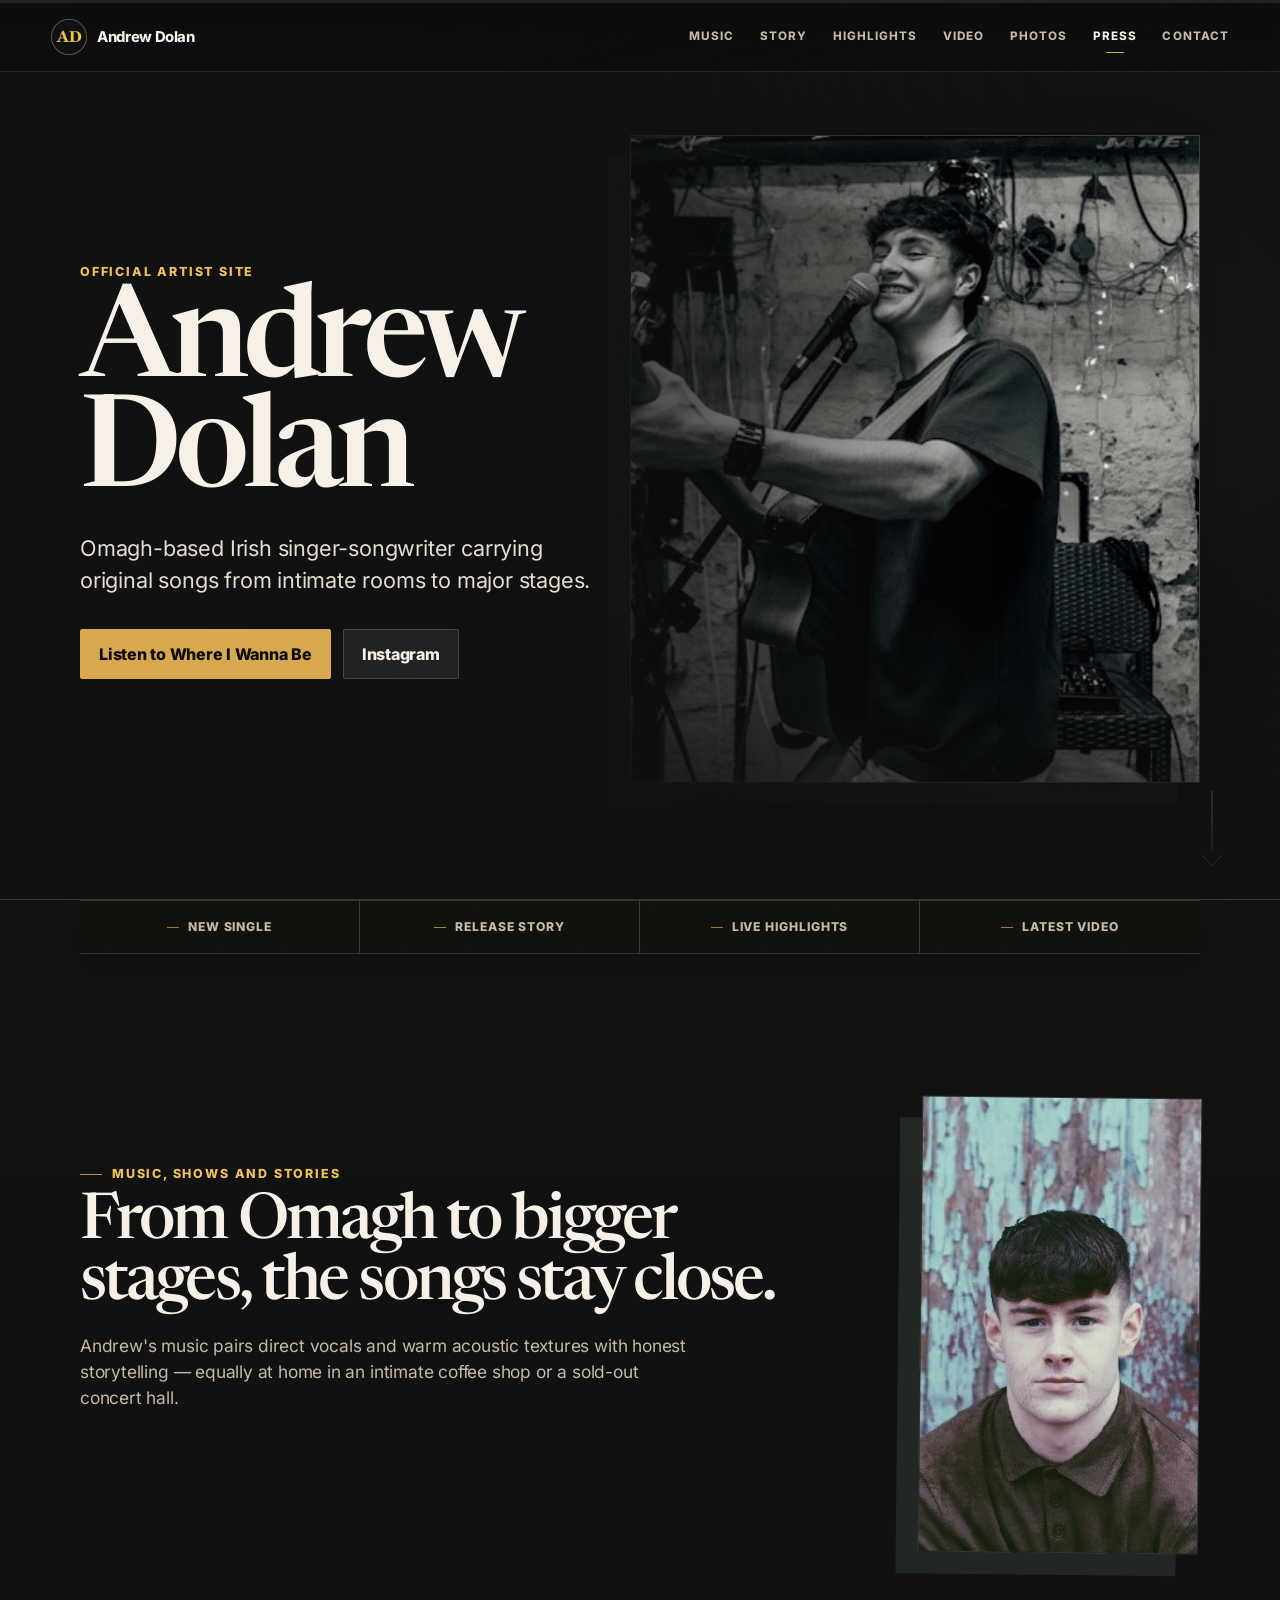
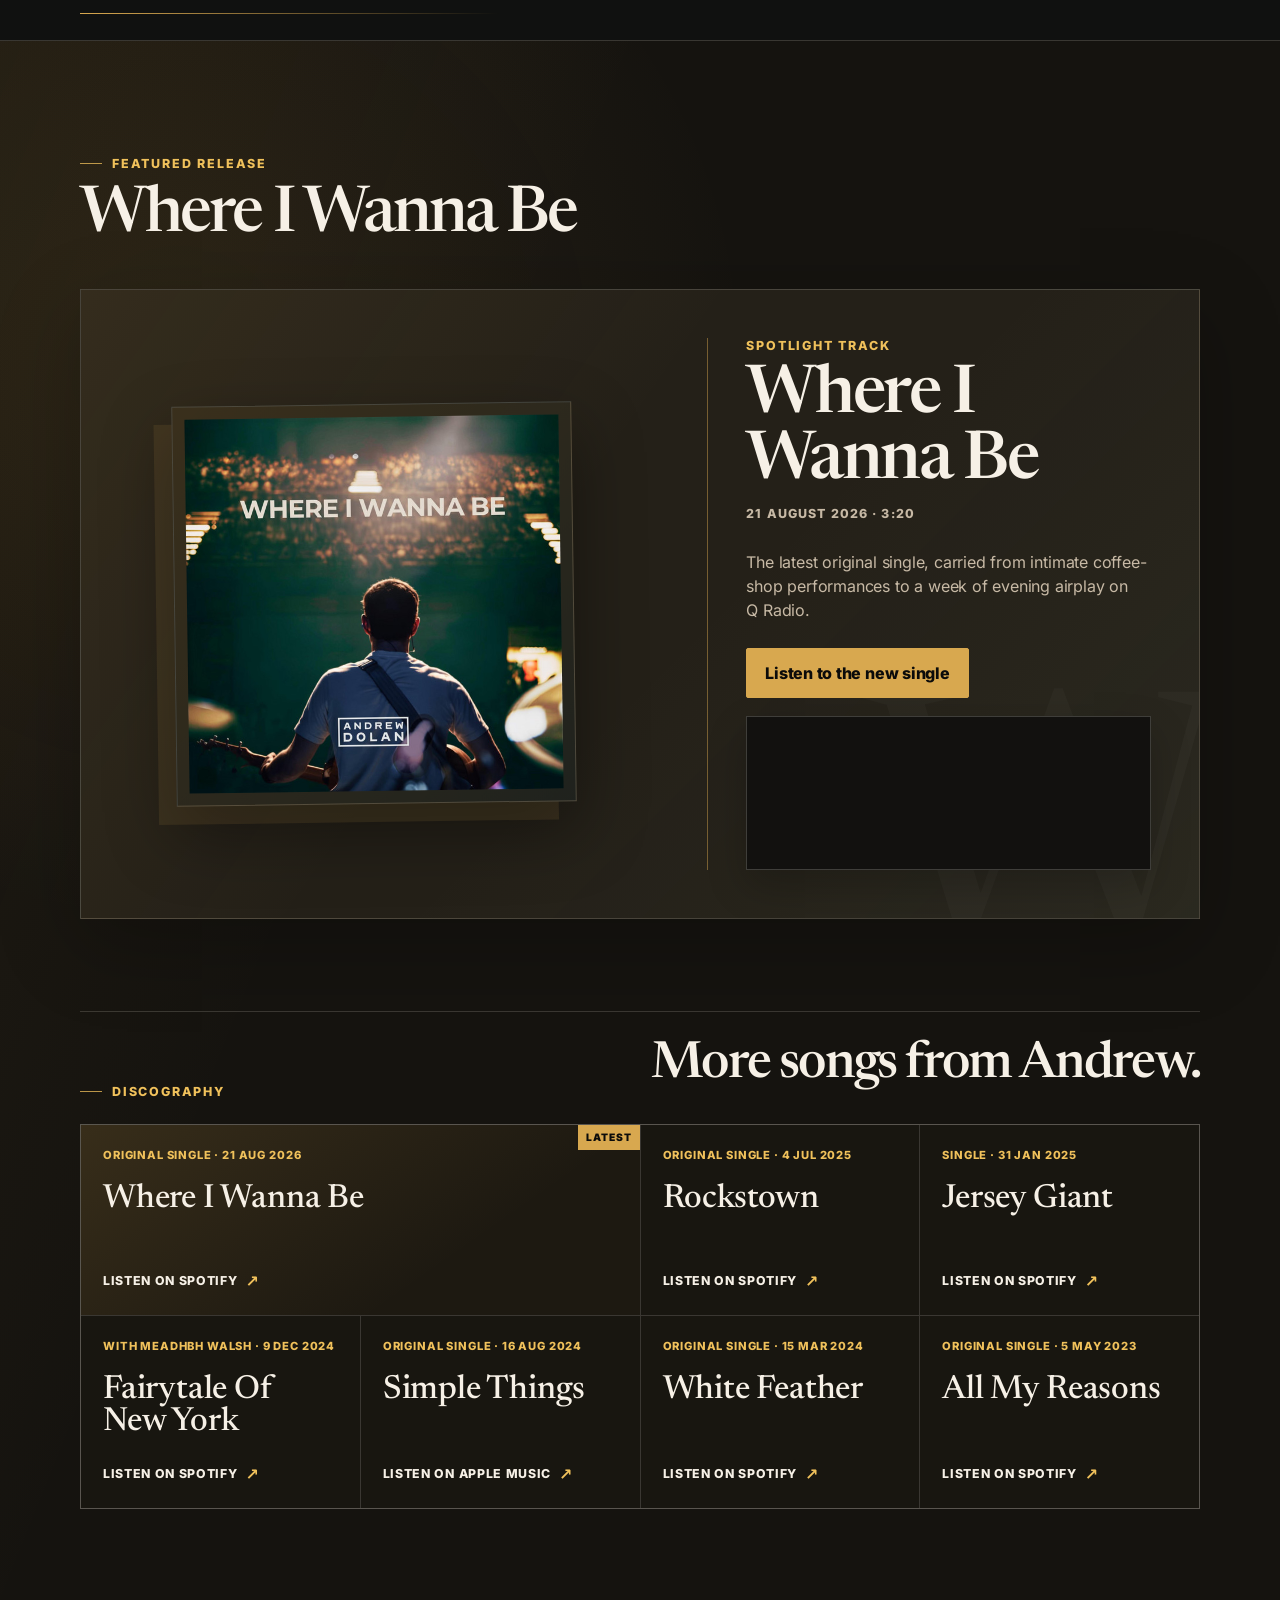
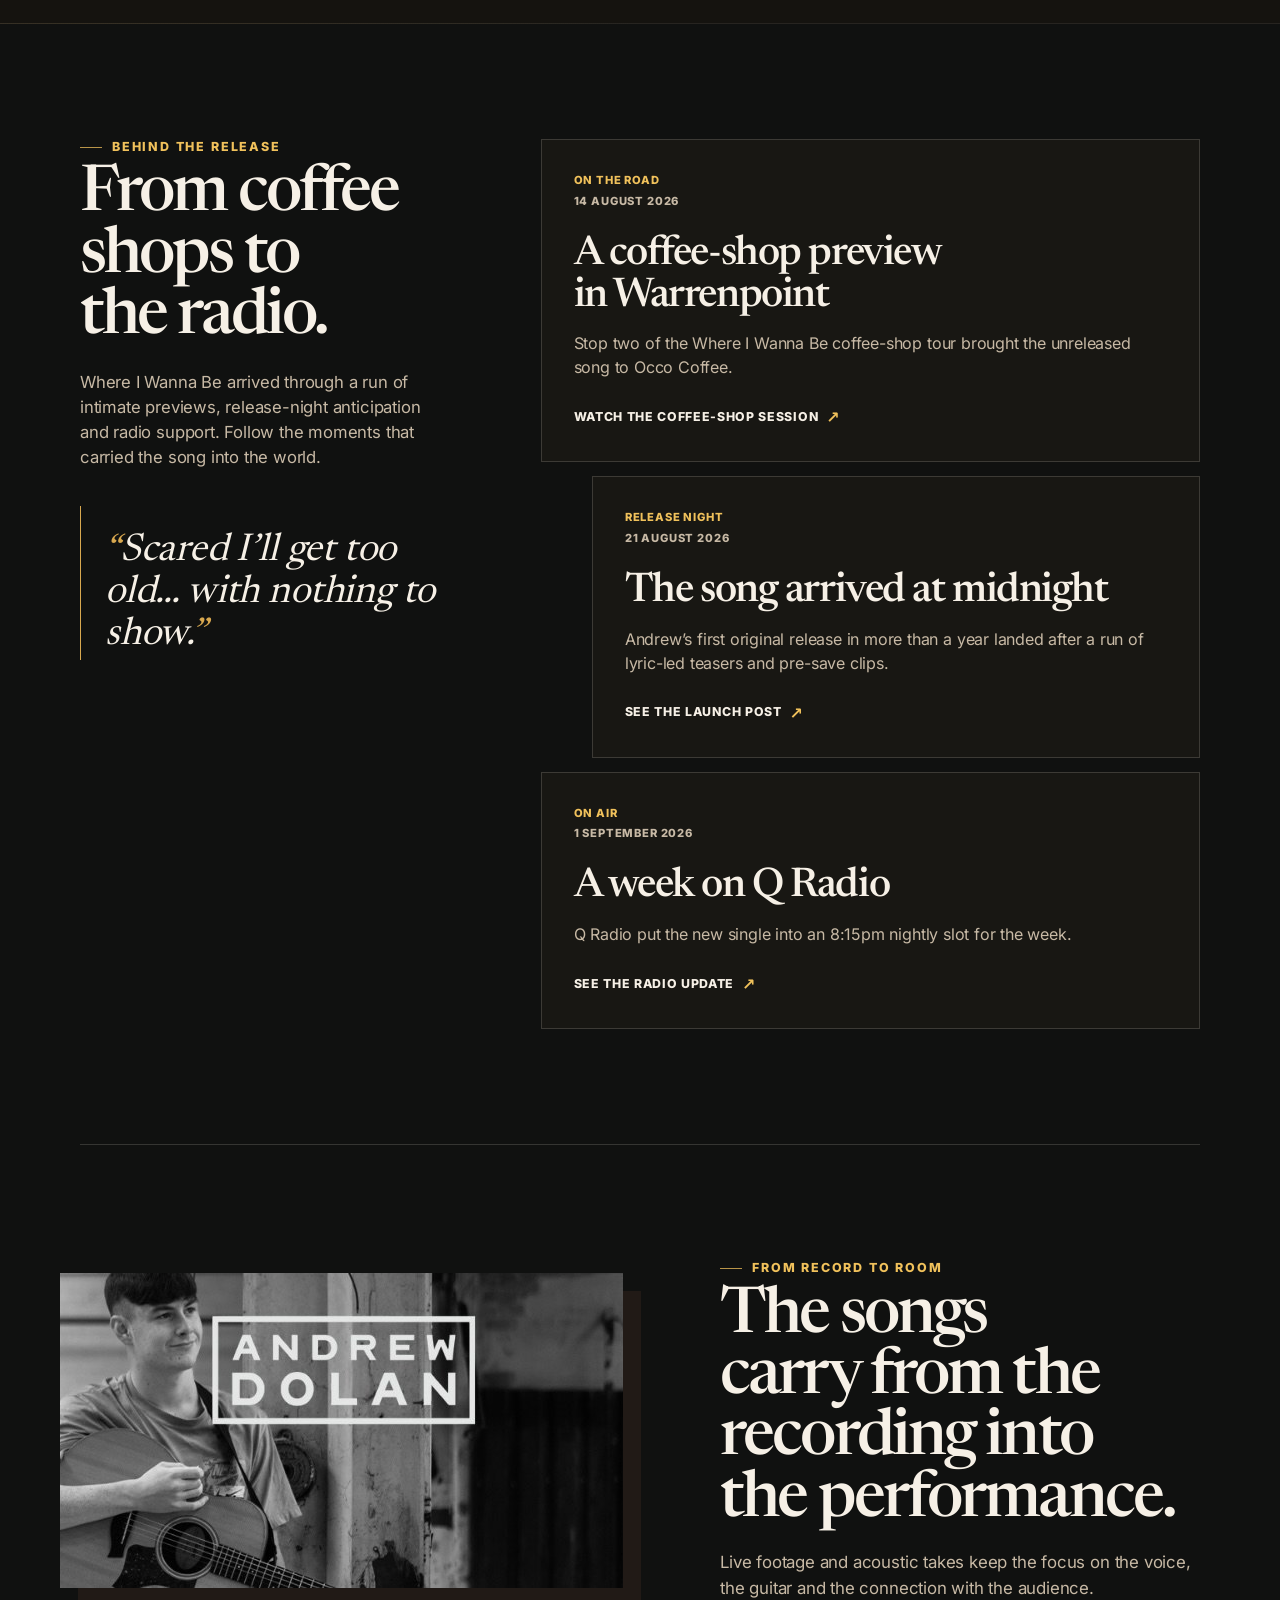
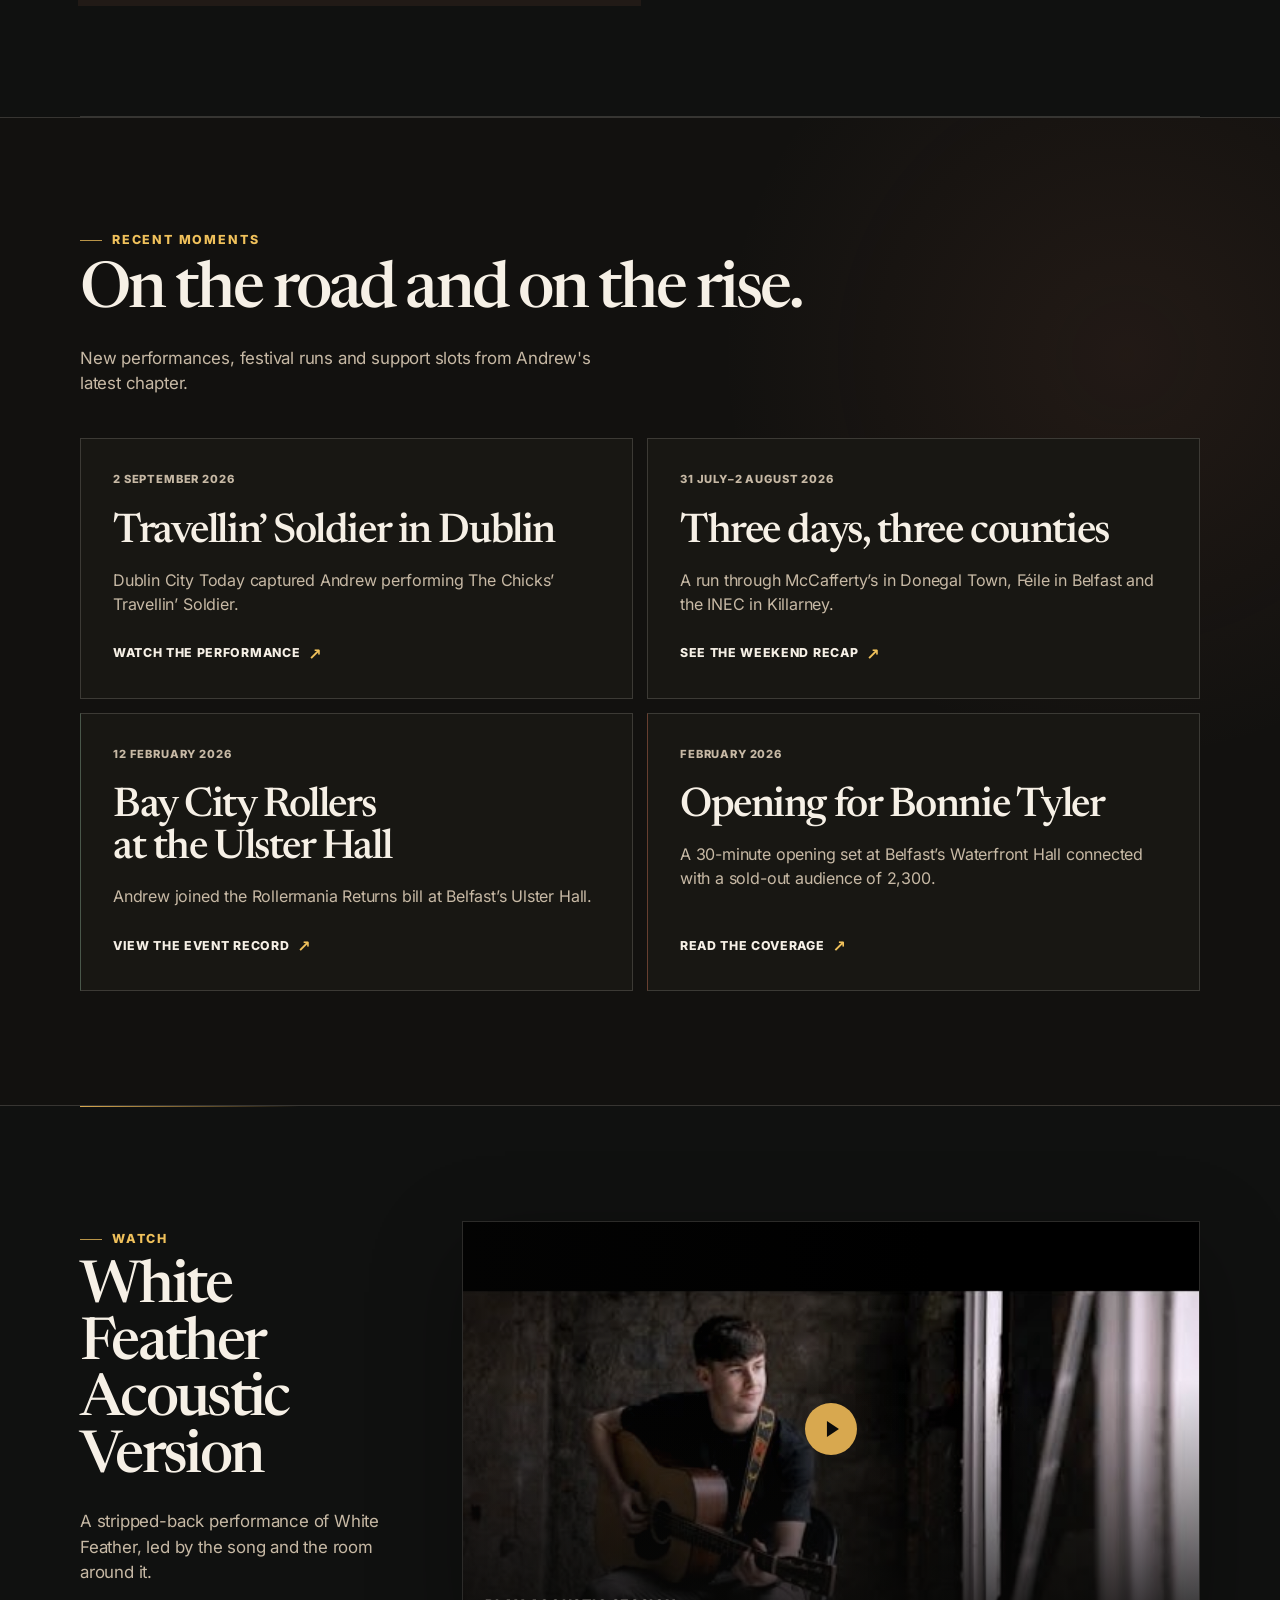
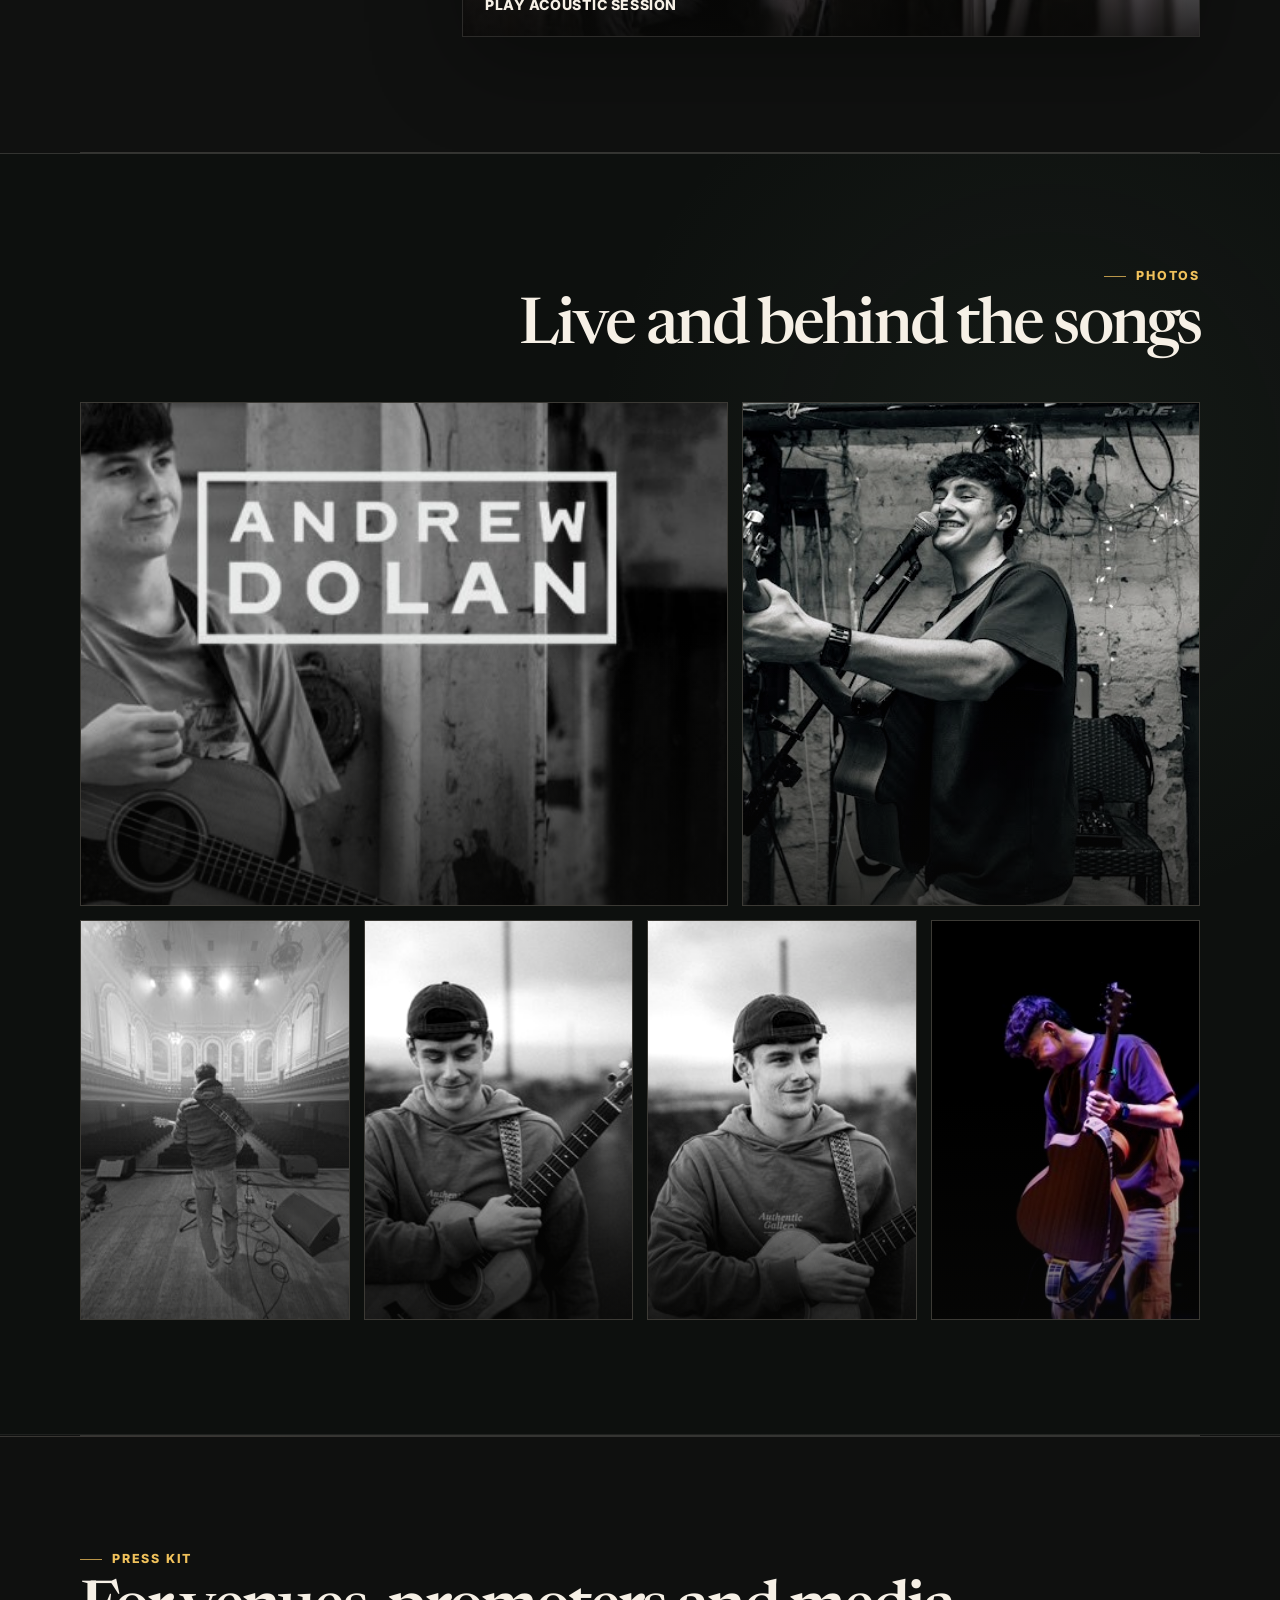
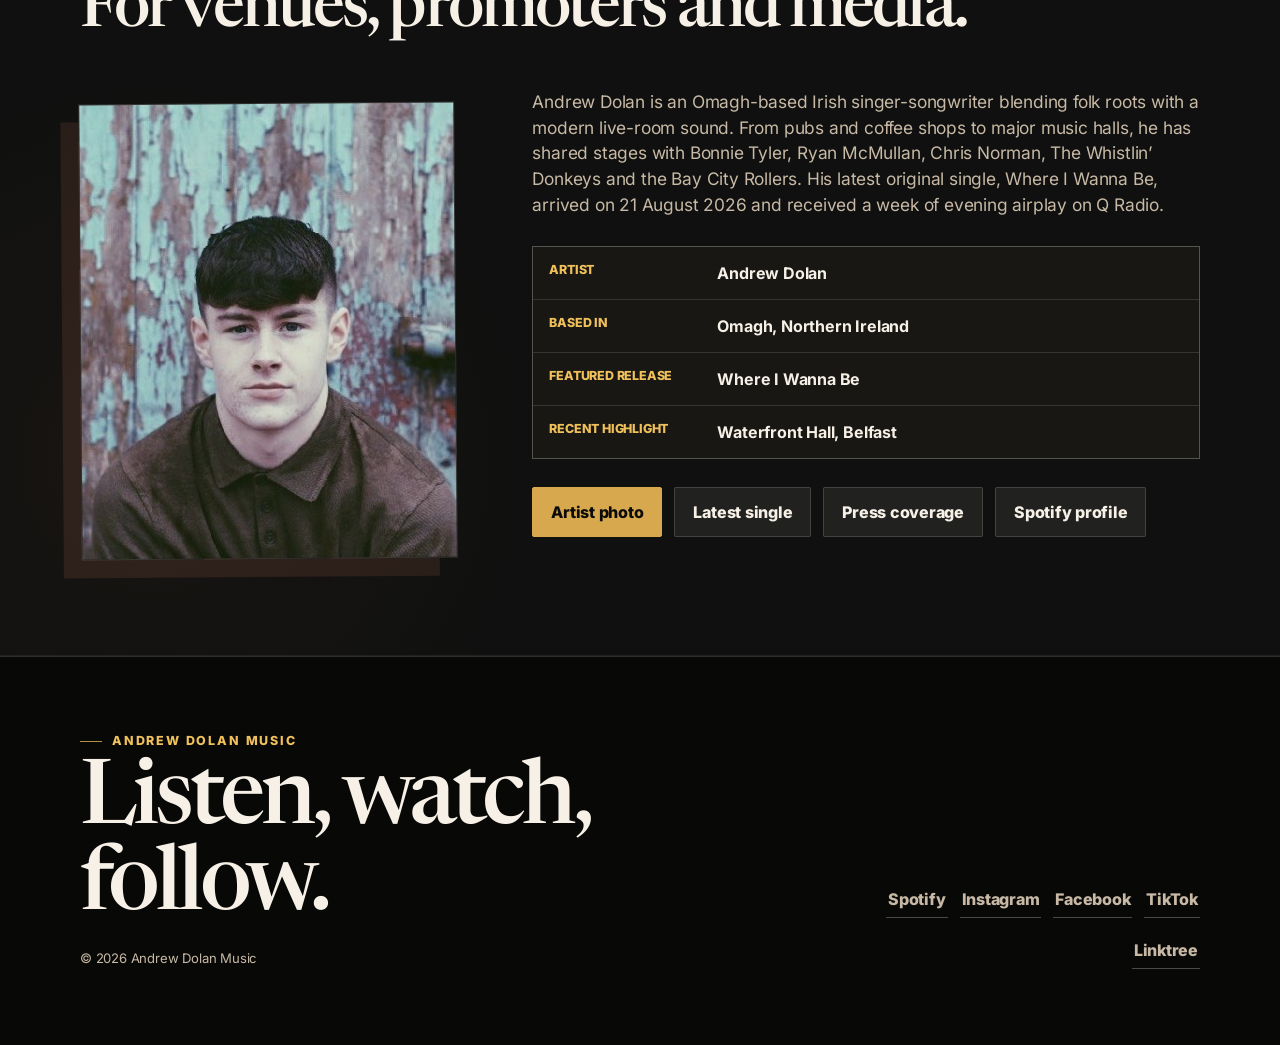
==== commit 62ed7539: "Feature Where I Wanna Be release" ====
--- a/index.html
+++ b/index.html
@@ -3,35 +3,53 @@
   <head>
     <meta charset="utf-8">
     <meta name="viewport" content="width=device-width, initial-scale=1">
-    <title>Andrew Dolan Music</title>
-    <meta name="description" content="Official website for Andrew Dolan Music. Listen to Rockstown, watch live videos, browse photos, and follow Andrew online.">
+    <title>Andrew Dolan Music | Where I Wanna Be</title>
+    <meta name="description" content="Official website for Omagh singer-songwriter Andrew Dolan. Listen to the new single Where I Wanna Be, explore the release story, and catch up on recent live highlights.">
     <meta name="author" content="Andrew Dolan Music">
     <meta name="robots" content="index, follow">
     <meta name="referrer" content="strict-origin-when-cross-origin">
-    <meta http-equiv="Content-Security-Policy" content="default-src 'self'; base-uri 'self'; object-src 'none'; script-src 'self' 'sha256-iNMEAXwRGLvozENifmNJHvIrzGCSyscRnMJbv4c1vnA='; style-src 'self' 'unsafe-inline'; img-src 'self' data:; frame-src https://open.spotify.com https://www.youtube.com; form-action 'none'; upgrade-insecure-requests">
+    <meta http-equiv="Content-Security-Policy" content="default-src 'self'; base-uri 'self'; object-src 'none'; script-src 'self' 'sha256-TCzfCT7Mq8KqGibu1g4MiiUWgqU5/c4Otn22Hn8mTDI='; style-src 'self' 'unsafe-inline'; img-src 'self' data:; frame-src https://open.spotify.com https://www.youtube.com; form-action 'none'; upgrade-insecure-requests">
     <link rel="canonical" href="https://andrewdolanmusic.com/">
-    <meta property="og:title" content="Andrew Dolan Music">
-    <meta property="og:description" content="Official website for Andrew Dolan Music. Listen to Rockstown, watch live videos, browse photos, and follow Andrew online.">
+    <meta property="og:title" content="Andrew Dolan Music | Where I Wanna Be">
+    <meta property="og:description" content="Listen to Andrew Dolan's new single Where I Wanna Be and follow the story behind the release.">
     <meta property="og:type" content="website">
     <meta property="og:url" content="https://andrewdolanmusic.com/">
     <meta property="og:site_name" content="Andrew Dolan Music">
-    <meta property="og:image" content="https://andrewdolanmusic.com/assets/hero-performance.jpg">
-    <meta property="og:image:alt" content="Andrew Dolan performing live with guitar">
+    <meta property="og:image" content="https://andrewdolanmusic.com/assets/where-i-wanna-be-cover.jpg">
+    <meta property="og:image:alt" content="Where I Wanna Be cover artwork by Andrew Dolan">
     <meta name="twitter:card" content="summary_large_image">
-    <meta name="twitter:title" content="Andrew Dolan Music">
-    <meta name="twitter:description" content="Listen to Rockstown, watch live videos, browse photos, and follow Andrew online.">
-    <meta name="twitter:image" content="https://andrewdolanmusic.com/assets/hero-performance.jpg">
+    <meta name="twitter:title" content="Andrew Dolan Music | Where I Wanna Be">
+    <meta name="twitter:description" content="Listen to Andrew Dolan's new single Where I Wanna Be and follow the story behind the release.">
+    <meta name="twitter:image" content="https://andrewdolanmusic.com/assets/where-i-wanna-be-cover.jpg">
     <script type="application/ld+json">
       {
         "@context": "https://schema.org",
-        "@type": "MusicGroup",
-        "name": "Andrew Dolan Music",
-        "url": "https://andrewdolanmusic.com/",
-        "image": "https://andrewdolanmusic.com/assets/hero-performance.jpg",
-        "sameAs": [
-          "https://open.spotify.com/artist/74Vq2yie9cISoNQCZJ2Esn",
-          "https://www.instagram.com/andrewdolanmusic",
-          "https://linktr.ee/andrewdolanmusic"
+        "@graph": [
+          {
+            "@type": "MusicGroup",
+            "@id": "https://andrewdolanmusic.com/#artist",
+            "name": "Andrew Dolan",
+            "url": "https://andrewdolanmusic.com/",
+            "image": "https://andrewdolanmusic.com/assets/hero-performance.jpg",
+            "genre": ["Folk", "Singer-songwriter"],
+            "sameAs": [
+              "https://open.spotify.com/artist/74Vq2yie9cISoNQCZJ2Esn",
+              "https://www.instagram.com/andrewdolanmusic",
+              "https://www.facebook.com/people/Andrew-Dolan-Music/100071914937755/",
+              "https://www.tiktok.com/@andrewdolan9",
+              "https://linktr.ee/andrewdolanmusic"
+            ]
+          },
+          {
+            "@type": "MusicRecording",
+            "@id": "https://andrewdolanmusic.com/#where-i-wanna-be",
+            "name": "Where I Wanna Be",
+            "byArtist": { "@id": "https://andrewdolanmusic.com/#artist" },
+            "datePublished": "2026-08-21",
+            "duration": "PT3M20S",
+            "image": "https://andrewdolanmusic.com/assets/where-i-wanna-be-cover.jpg",
+            "url": "https://open.spotify.com/track/42Cjinfjtu9wANRrsWBdOe"
+          }
         ]
       }
     </script>
@@ -61,6 +79,8 @@
       </button>
       <nav class="nav-links" id="primary-nav" aria-label="Site sections">
         <a href="#music">Music</a>
+        <a href="#story">Story</a>
+        <a href="#highlights">Highlights</a>
         <a href="#video">Video</a>
         <a href="#tour" data-section-link="tour" hidden>Live</a>
         <a href="#gallery">Photos</a>
@@ -86,24 +106,24 @@
 
       <nav class="chapter-strip" aria-label="Featured page sections">
         <a href="#music">
-          Rockstown
+          New single
+        </a>
+        <a href="#story">
+          Release story
+        </a>
+        <a href="#highlights">
+          Live highlights
         </a>
         <a href="#video">
-          Acoustic video
-        </a>
-        <a href="#tour" data-section-link="tour" hidden>
-          Live dates
-        </a>
-        <a href="#gallery">
-          Live photos
+          Latest video
         </a>
       </nav>
 
       <section class="intro-section flow-in" aria-label="Artist introduction">
         <div class="intro-copy">
           <p class="section-kicker">Music, shows and stories</p>
-          <h2>Songs with the feel of a live room.</h2>
-          <p>Andrew's songs sit close to the listener: direct vocals, warm acoustic textures and the kind of storytelling that belongs in the room.</p>
+          <h2>From Omagh to bigger stages, the songs stay close.</h2>
+          <p>Andrew's music pairs direct vocals and warm acoustic textures with honest storytelling — equally at home in an intimate coffee shop or a sold-out concert hall.</p>
         </div>
         <img class="artist-card-image" src="assets/artist-profile.jpg" alt="Andrew Dolan artist profile image" width="381" height="456">
       </section>
@@ -111,20 +131,36 @@
       <section class="music-section flow-in" id="music" aria-labelledby="music-title">
         <div class="section-heading">
           <p class="section-kicker">Featured release</p>
-          <h2 id="music-title">Rockstown</h2>
+          <h2 id="music-title" data-track-heading></h2>
         </div>
         <article class="release-panel">
           <div class="release-artwork">
-            <img src="assets/rockstown-cover.jpg" alt="Rockstown cover artwork" width="640" height="640">
+            <img data-track-cover src="assets/where-i-wanna-be-cover.jpg" alt="Where I Wanna Be cover artwork" width="640" height="640">
           </div>
           <div class="release-copy">
             <p class="eyebrow">Spotlight track</p>
             <h3 data-track-title></h3>
-            <p data-track-artist></p>
-            <a class="button primary" data-track-link target="_blank" rel="noopener noreferrer">Listen on Spotify</a>
+            <p class="release-meta" data-track-meta></p>
+            <p class="release-description" data-track-description></p>
+            <a class="button primary" data-track-link target="_blank" rel="noopener noreferrer">Listen to the new single</a>
             <div class="spotify-embed" data-spotify-embed></div>
           </div>
         </article>
+        <div class="discography-heading">
+          <p class="section-kicker">Discography</p>
+          <h3>More songs from Andrew.</h3>
+        </div>
+        <div class="discography-grid" data-discography></div>
+      </section>
+
+      <section class="release-story-section flow-in" id="story" aria-labelledby="story-title">
+        <div class="release-story-intro">
+          <p class="section-kicker">Behind the release</p>
+          <h2 id="story-title">From coffee shops to the radio.</h2>
+          <p>Where I Wanna Be arrived through a run of intimate previews, release-night anticipation and radio support. Follow the moments that carried the song into the world.</p>
+          <blockquote class="release-quote" data-release-lyric></blockquote>
+        </div>
+        <div class="campaign-grid" data-release-campaign></div>
       </section>
 
       <section class="performance-bridge flow-in" aria-label="Live performance">
@@ -136,6 +172,15 @@
         </div>
       </section>
 
+      <section class="highlights-section flow-in" id="highlights" aria-labelledby="highlights-title">
+        <div class="section-heading">
+          <p class="section-kicker">Recent moments</p>
+          <h2 id="highlights-title">On the road and on the rise.</h2>
+          <p class="section-copy">New performances, festival runs and support slots from Andrew's latest chapter.</p>
+        </div>
+        <div class="highlights-grid" data-highlights></div>
+      </section>
+
       <section class="video-section flow-in" id="video" aria-labelledby="video-title">
         <div class="video-layout">
           <div class="section-heading">
@@ -192,6 +237,10 @@
               <div>
                 <dt>Featured release</dt>
                 <dd data-press-release></dd>
+              </div>
+              <div>
+                <dt>Recent highlight</dt>
+                <dd data-press-highlight></dd>
               </div>
             </dl>
             <div class="press-links" data-press-links></div>
--- a/styles.css
+++ b/styles.css
@@ -44,7 +44,7 @@
 
 html {
   scroll-behavior: smooth;
-  scroll-padding-top: 92px;
+  scroll-padding-top: 128px;
   overflow-x: clip;
 }
 
@@ -789,7 +789,7 @@
 }
 
 .release-panel::after {
-  content: "R";
+  content: "W";
   position: absolute;
   right: -0.08em;
   bottom: -0.35em;
@@ -852,6 +852,19 @@
   color: var(--muted);
 }
 
+.release-copy .release-meta {
+  margin-bottom: 14px;
+  color: var(--accent-strong);
+  font-size: 0.78rem;
+  font-weight: 800;
+  letter-spacing: 0.09em;
+  text-transform: uppercase;
+}
+
+.release-copy .release-description {
+  max-width: 560px;
+}
+
 .spotify-embed {
   overflow: hidden;
   margin-top: 18px;
@@ -867,6 +880,209 @@
   border: 0;
 }
 
+.discography-heading {
+  display: flex;
+  justify-content: space-between;
+  gap: 28px;
+  align-items: end;
+  margin: clamp(56px, 8vw, 92px) 0 24px;
+  padding-top: 28px;
+  border-top: 1px solid var(--line);
+}
+
+.discography-heading .section-kicker {
+  margin: 0;
+}
+
+.discography-heading h3 {
+  max-width: 620px;
+  font-size: clamp(2.2rem, 4vw, 3.6rem);
+  text-align: right;
+}
+
+.discography-grid {
+  display: grid;
+  grid-template-columns: repeat(4, minmax(0, 1fr));
+  gap: 1px;
+  background: var(--line);
+  border: 1px solid var(--line);
+}
+
+.discography-card {
+  position: relative;
+  display: flex;
+  min-height: 190px;
+  flex-direction: column;
+  align-items: flex-start;
+  padding: 22px;
+  background: #181610;
+  transition: background-color 200ms ease;
+}
+
+.discography-card:hover {
+  background: #201c14;
+}
+
+.discography-card.is-featured {
+  grid-column: span 2;
+  background:
+    linear-gradient(145deg, rgba(216, 168, 79, 0.14), transparent 68%),
+    #1d1911;
+}
+
+.discography-card.is-featured::before {
+  content: "Latest";
+  position: absolute;
+  top: 0;
+  right: 0;
+  padding: 5px 8px;
+  background: var(--accent);
+  color: var(--ink);
+  font-size: 0.64rem;
+  font-weight: 900;
+  letter-spacing: 0.09em;
+  text-transform: uppercase;
+}
+
+.card-meta,
+.card-date,
+.card-kicker {
+  color: var(--accent-strong);
+  font-size: 0.7rem;
+  font-weight: 800;
+  letter-spacing: 0.075em;
+  text-transform: uppercase;
+}
+
+.card-meta {
+  margin: 0 0 20px;
+}
+
+.discography-card h4 {
+  margin: 0 0 22px;
+  font-family: var(--display-font);
+  font-size: clamp(1.65rem, 2.6vw, 2.25rem);
+  font-weight: 500;
+  line-height: 0.98;
+}
+
+.text-link {
+  display: inline-flex;
+  gap: 8px;
+  align-items: center;
+  margin-top: auto;
+  color: var(--text);
+  font-size: 0.77rem;
+  font-weight: 800;
+  letter-spacing: 0.055em;
+  text-decoration: none;
+  text-transform: uppercase;
+}
+
+.text-link::after {
+  content: "↗";
+  color: var(--accent-strong);
+  font-size: 1rem;
+  transition: transform 180ms var(--ease-out);
+}
+
+.text-link:hover::after {
+  transform: translate(2px, -2px);
+}
+
+.release-story-section {
+  display: grid;
+  grid-template-columns: minmax(280px, 0.72fr) minmax(0, 1.28fr);
+  gap: clamp(42px, 7vw, 92px);
+  align-items: start;
+}
+
+.release-story-intro {
+  position: sticky;
+  top: 138px;
+}
+
+.release-story-intro > p:not(.section-kicker) {
+  max-width: 520px;
+  margin: 20px 0 0;
+  color: var(--muted);
+  font-size: 1.04rem;
+}
+
+.release-quote {
+  margin: 36px 0 0;
+  padding: 24px 0 4px 24px;
+  border-left: 1px solid var(--accent);
+  color: var(--text);
+  font-family: var(--display-font);
+  font-size: clamp(1.7rem, 3vw, 2.5rem);
+  font-style: italic;
+  line-height: 1.1;
+}
+
+.release-quote::before {
+  content: "“";
+  color: var(--accent);
+}
+
+.release-quote::after {
+  content: "”";
+  color: var(--accent);
+}
+
+.campaign-grid {
+  display: grid;
+  gap: 14px;
+}
+
+.campaign-card,
+.highlight-card {
+  display: flex;
+  min-height: 250px;
+  flex-direction: column;
+  align-items: flex-start;
+  padding: clamp(22px, 3vw, 32px);
+  background: var(--bg-soft);
+  border: 1px solid var(--line);
+  transition: border-color 200ms ease, transform 220ms var(--ease-out);
+}
+
+.campaign-card:hover,
+.highlight-card:hover {
+  border-color: rgba(216, 168, 79, 0.45);
+  transform: translateY(-3px);
+}
+
+.campaign-card:nth-child(2) {
+  margin-left: clamp(0px, 4vw, 52px);
+}
+
+.campaign-card .card-kicker {
+  margin: 0 0 4px;
+}
+
+.campaign-card .card-date,
+.highlight-card .card-date {
+  display: block;
+  margin-bottom: 24px;
+  color: var(--muted);
+}
+
+.campaign-card h3,
+.highlight-card h3 {
+  max-width: 540px;
+  margin: 0 0 14px;
+  font-size: clamp(1.9rem, 3.2vw, 2.8rem);
+  line-height: 1.02;
+}
+
+.campaign-card > p:not(.card-kicker),
+.highlight-card > p {
+  max-width: 580px;
+  margin: 0 0 26px;
+  color: var(--muted);
+}
+
 .performance-bridge {
   display: grid;
   grid-template-columns: minmax(0, 1.08fr) minmax(0, 0.92fr);
@@ -874,6 +1090,39 @@
   align-items: center;
   border-top: 1px solid var(--line);
   border-bottom: 1px solid var(--line);
+}
+
+.highlights-section {
+  position: relative;
+  isolation: isolate;
+}
+
+.highlights-section::before {
+  content: "";
+  position: absolute;
+  inset: 0 50%;
+  z-index: -1;
+  width: 100vw;
+  transform: translateX(-50%);
+  background:
+    radial-gradient(circle at 88% 24%, rgba(175, 101, 76, 0.1), transparent 30%),
+    #12110f;
+  border-top: 1px solid var(--line);
+  border-bottom: 1px solid var(--line);
+}
+
+.highlights-grid {
+  display: grid;
+  grid-template-columns: repeat(2, minmax(0, 1fr));
+  gap: 14px;
+}
+
+.highlight-card:nth-child(3) {
+  border-left-color: rgba(127, 157, 134, 0.48);
+}
+
+.highlight-card:nth-child(4) {
+  border-left-color: rgba(175, 101, 76, 0.52);
 }
 
 .performance-bridge img {
@@ -1390,6 +1639,10 @@
 }
 
 @media (max-width: 780px) {
+  html {
+    scroll-padding-top: 120px;
+  }
+
   .site-header {
     align-items: center;
     gap: 14px;
@@ -1505,12 +1758,33 @@
 
   .intro-section,
   .release-panel,
+  .release-story-section,
   .performance-bridge,
   .video-layout,
   .press-layout,
   .site-footer,
   .error-layout {
     grid-template-columns: 1fr;
+  }
+
+  .release-story-intro {
+    position: static;
+  }
+
+  .discography-grid {
+    grid-template-columns: repeat(2, minmax(0, 1fr));
+  }
+
+  .campaign-grid {
+    grid-template-columns: repeat(2, minmax(0, 1fr));
+  }
+
+  .campaign-card:nth-child(2) {
+    margin-left: 0;
+  }
+
+  .campaign-card:last-child {
+    grid-column: 1 / -1;
   }
 
   .release-copy {
@@ -1586,7 +1860,7 @@
 
 @media (max-width: 520px) {
   html {
-    scroll-padding-top: 76px;
+    scroll-padding-top: 110px;
   }
 
   body.is-scrolled .site-header {
@@ -1688,6 +1962,35 @@
 
   .release-artwork {
     width: min(100%, 280px);
+  }
+
+  .discography-heading {
+    display: grid;
+    align-items: start;
+  }
+
+  .discography-heading h3 {
+    text-align: left;
+  }
+
+  .discography-grid,
+  .campaign-grid,
+  .highlights-grid {
+    grid-template-columns: 1fr;
+  }
+
+  .campaign-card:last-child {
+    grid-column: auto;
+  }
+
+  .discography-card,
+  .campaign-card,
+  .highlight-card {
+    min-height: 0;
+  }
+
+  .discography-card.is-featured {
+    grid-column: auto;
   }
 
   .spotify-embed iframe {
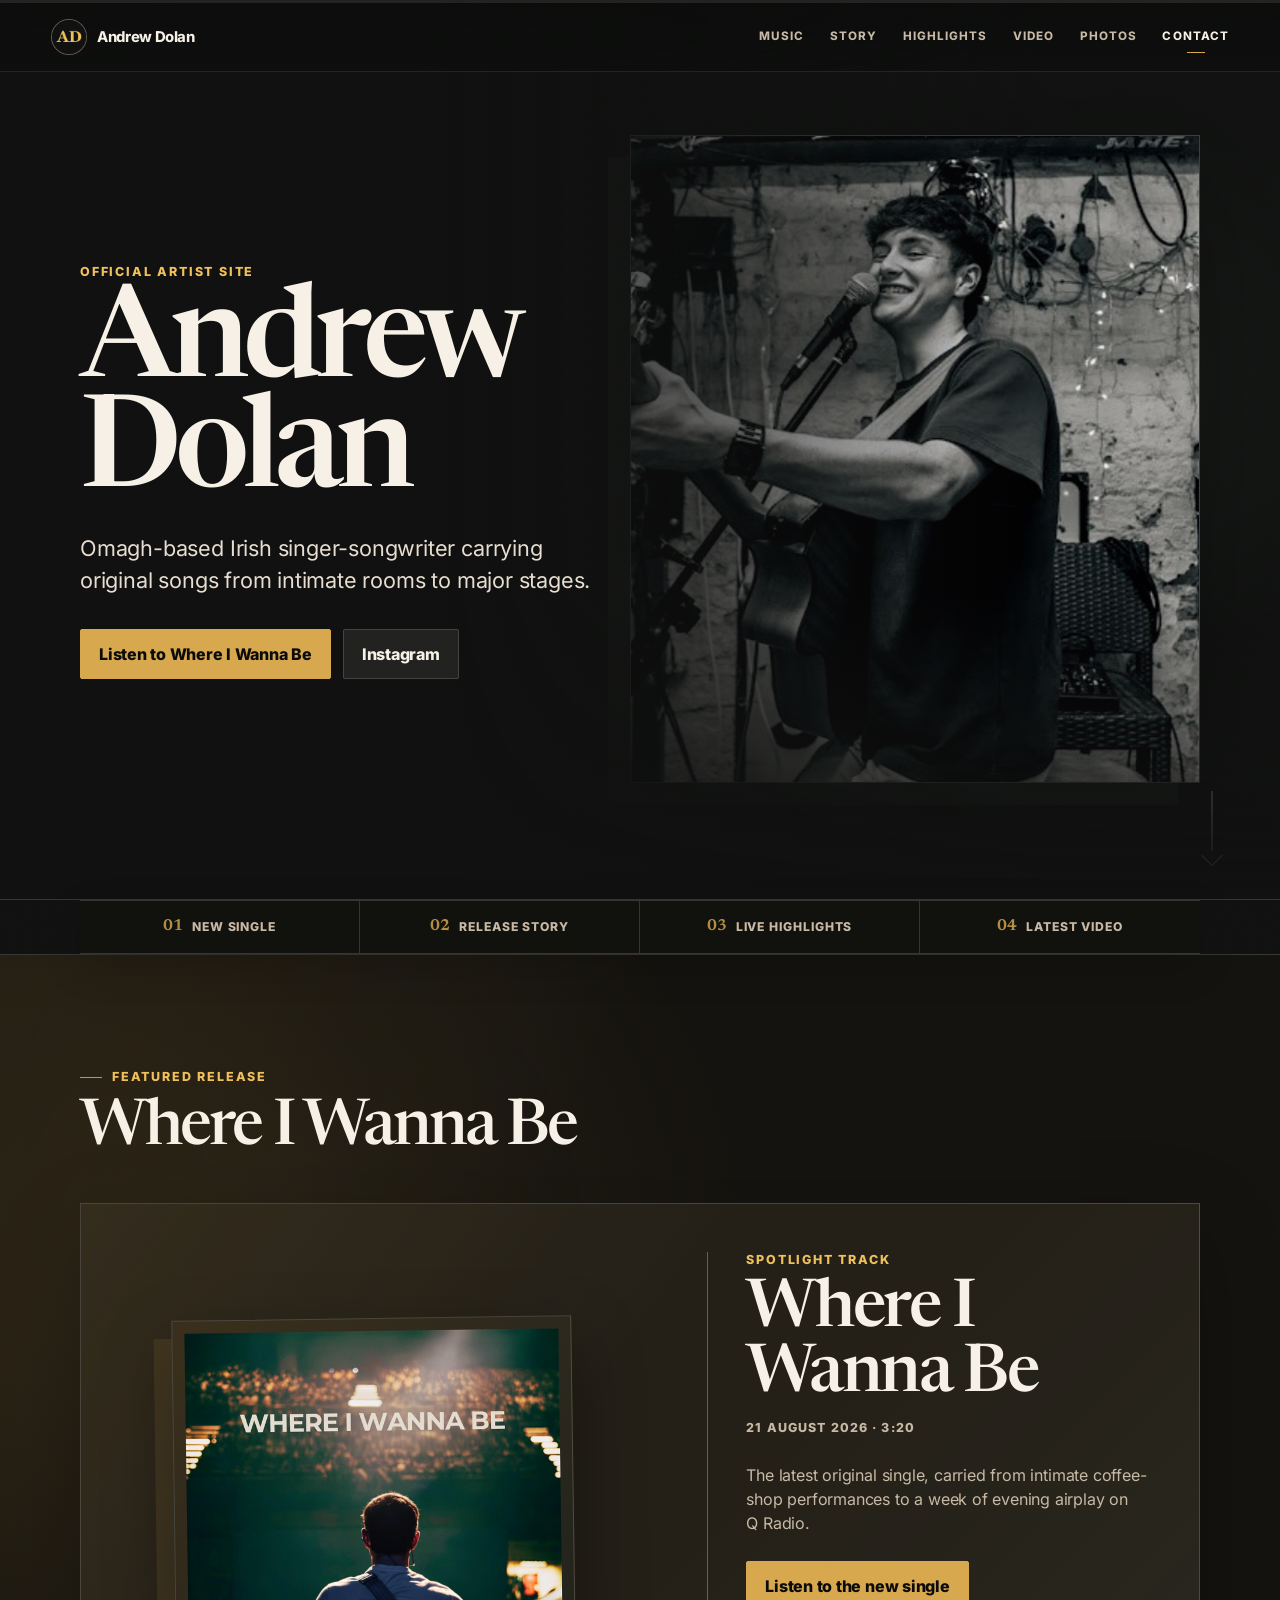
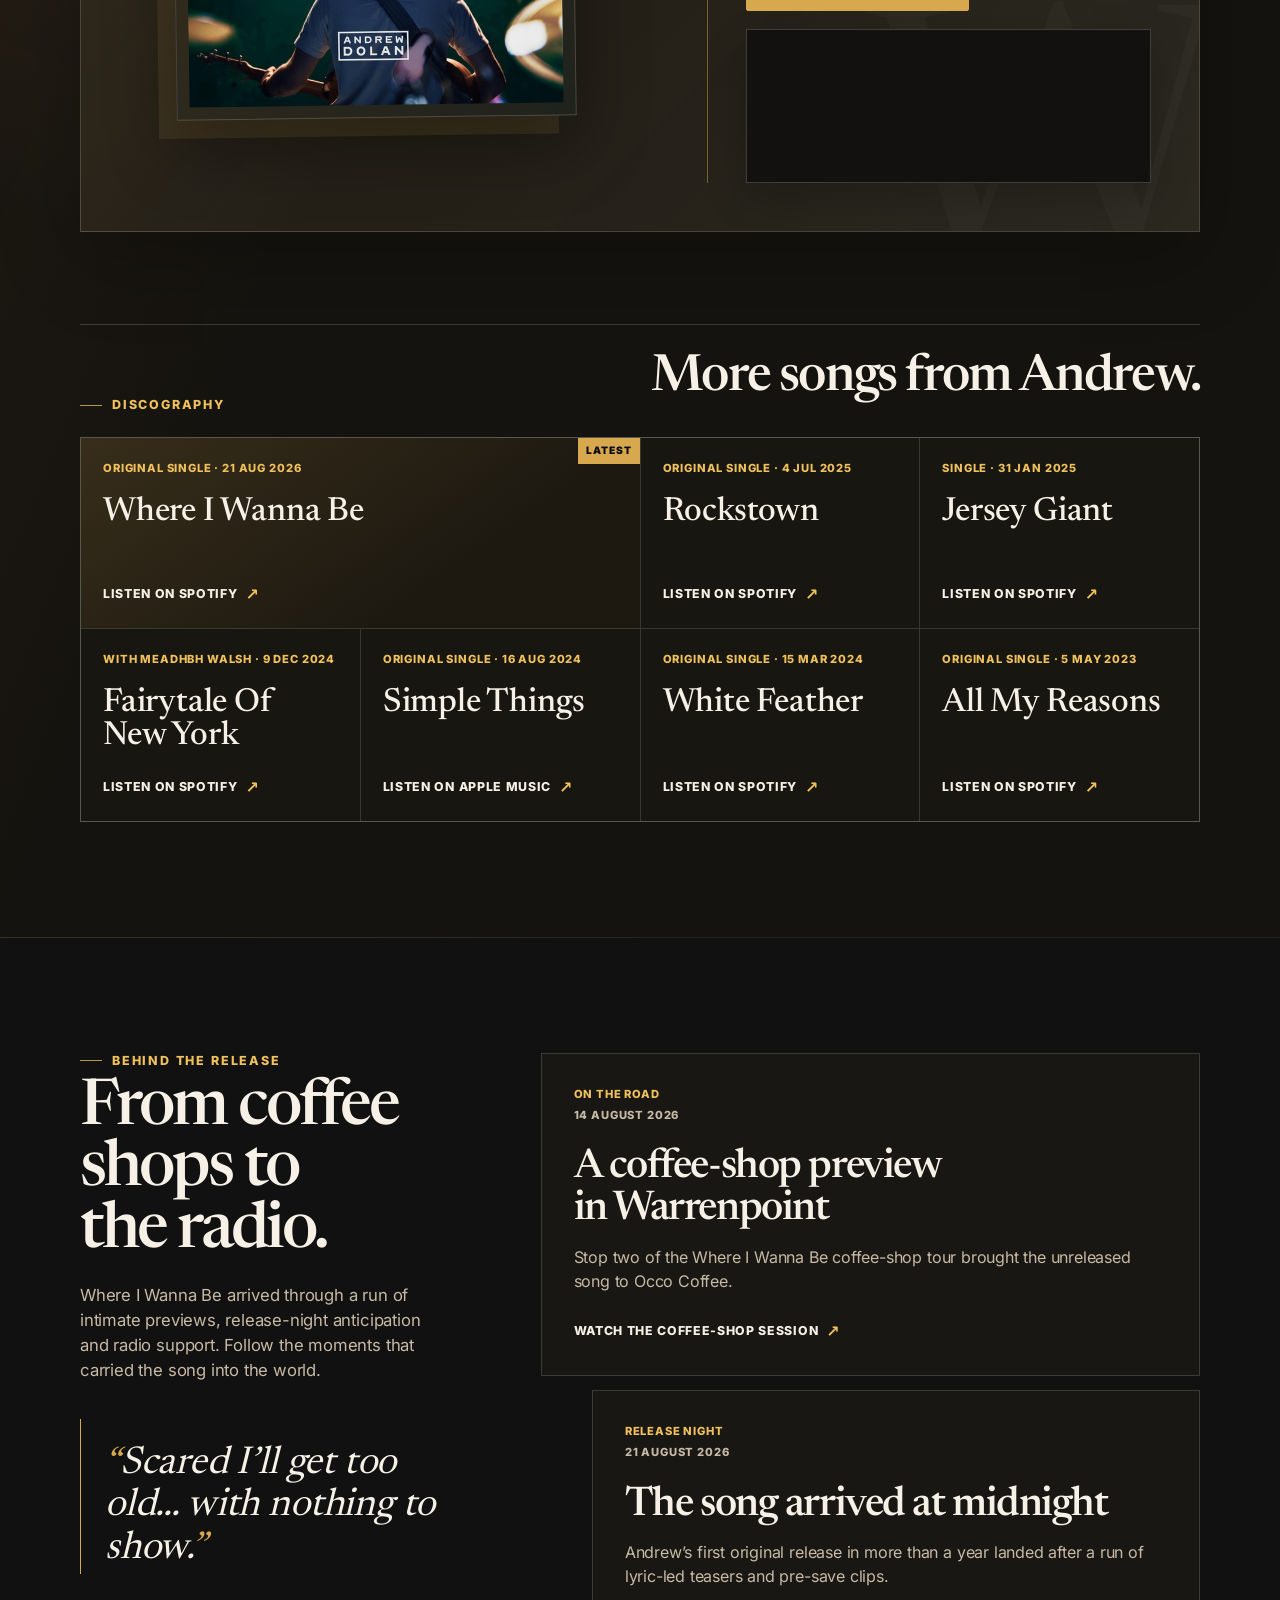
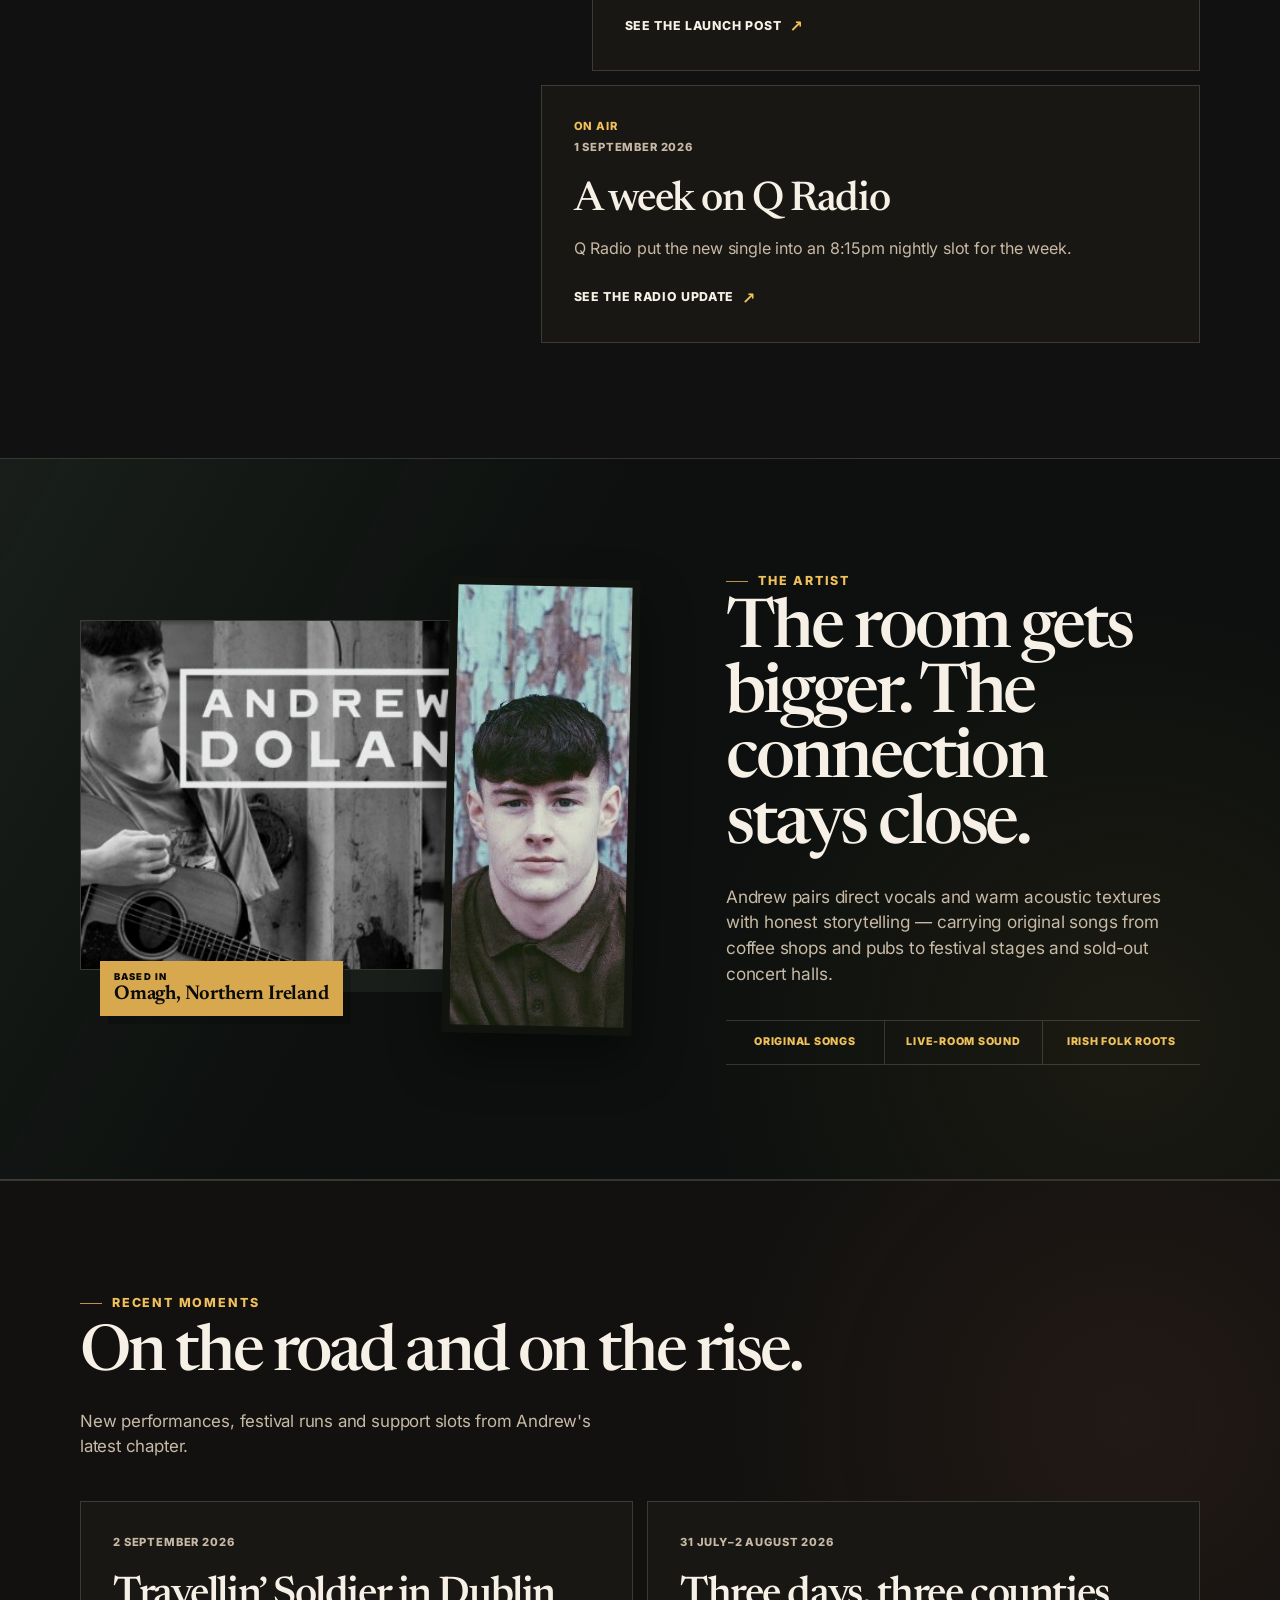
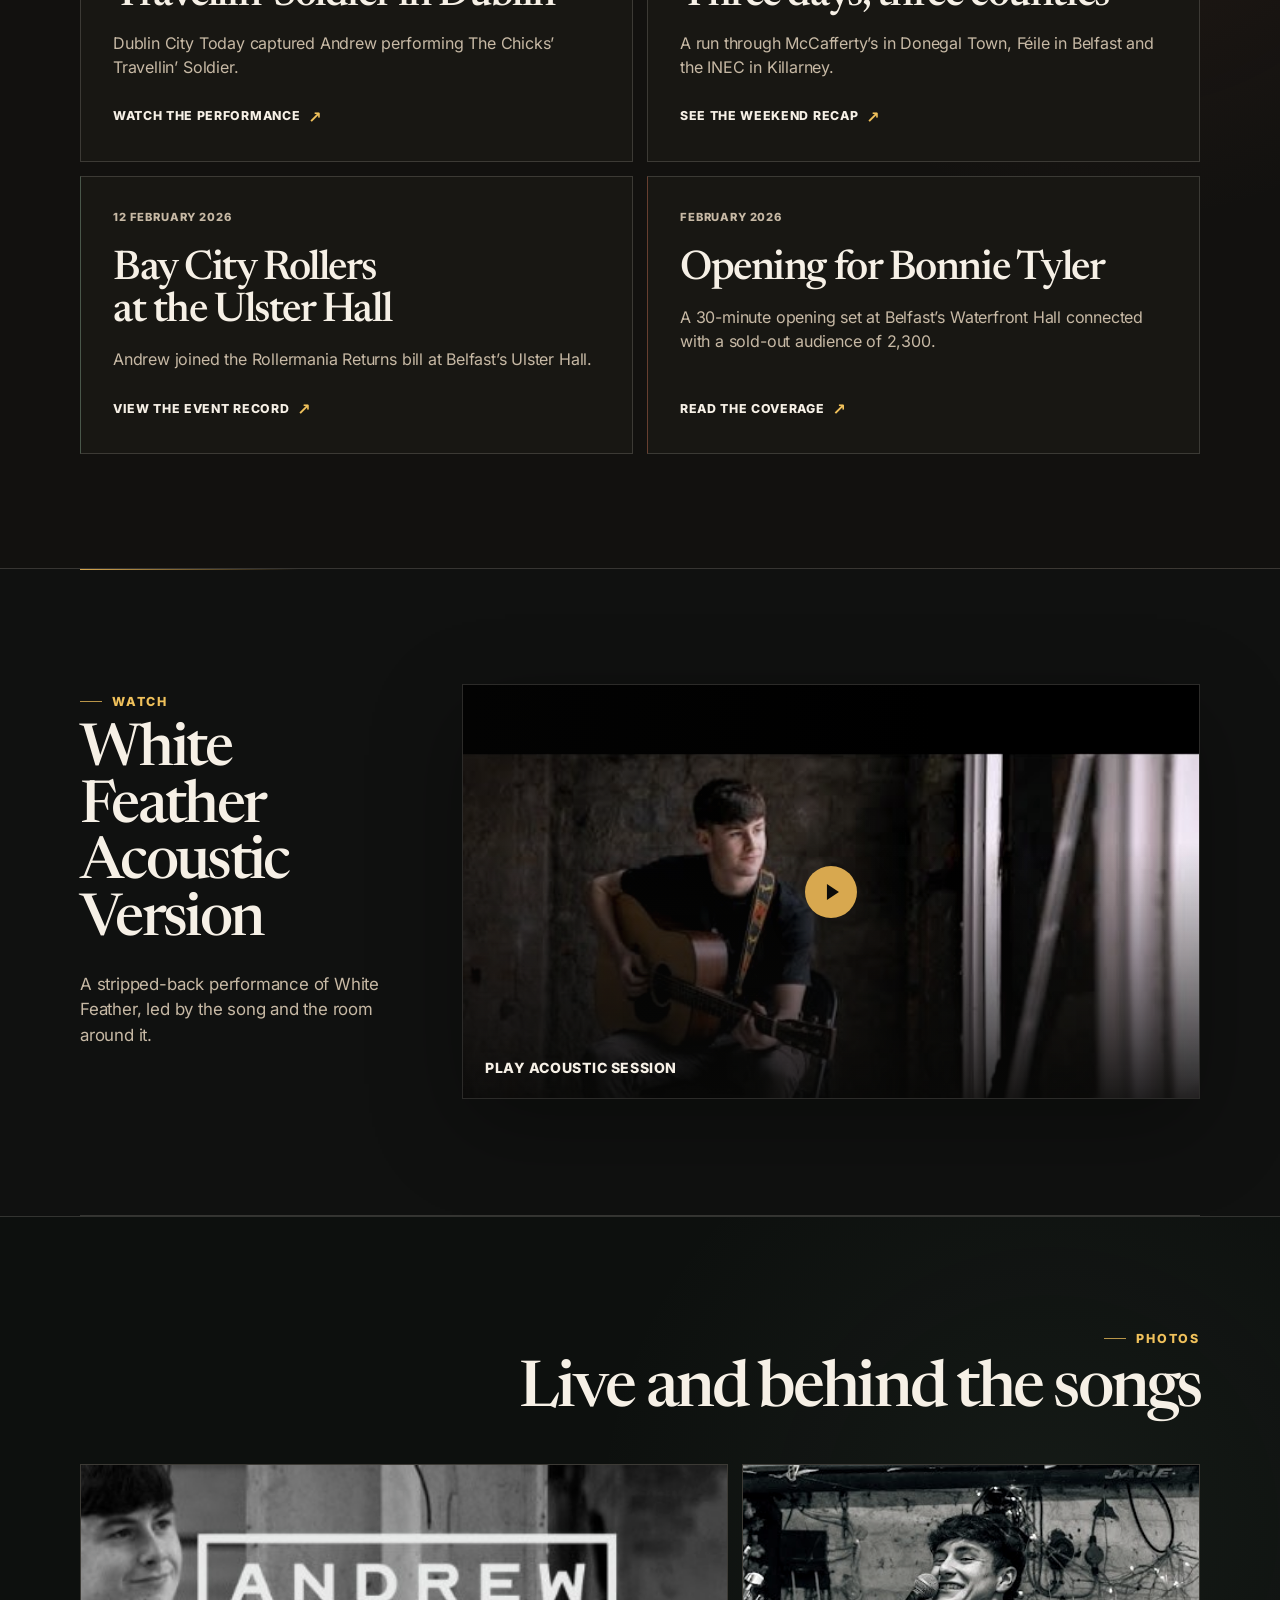
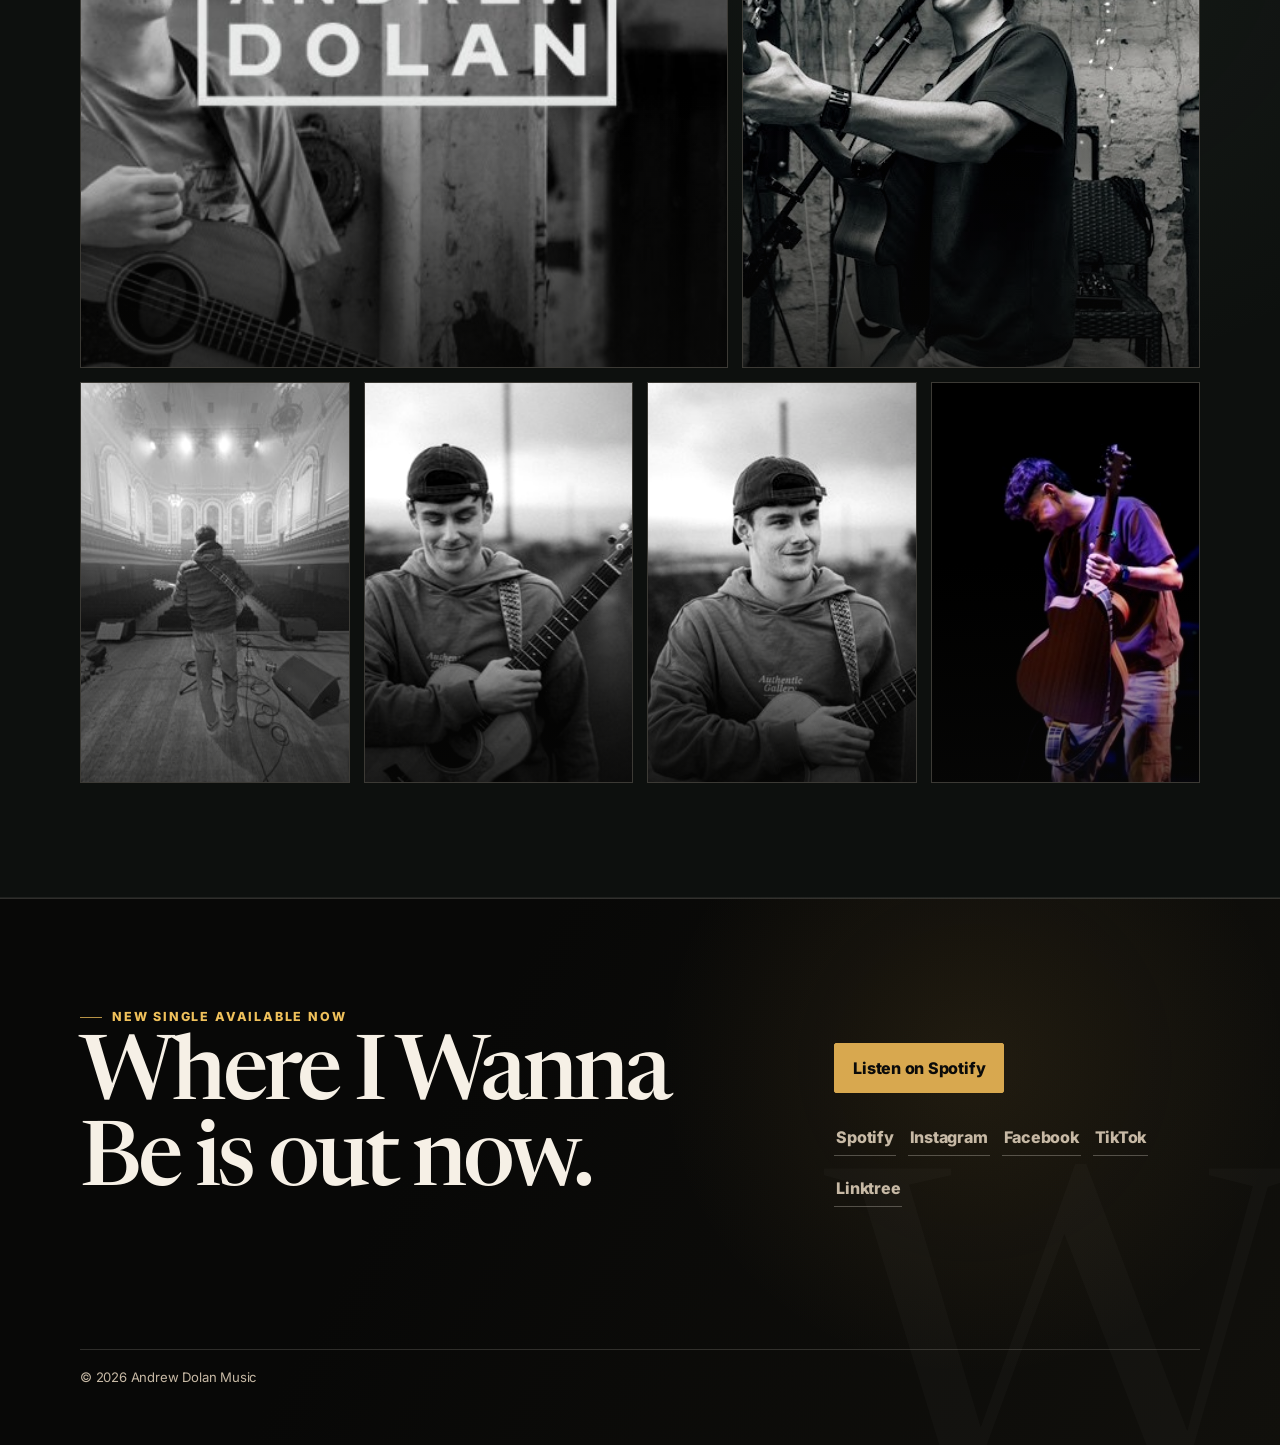
==== commit 14ecefc8: "Streamline site flow and remove press kit" ====
--- a/index.html
+++ b/index.html
@@ -84,7 +84,6 @@
         <a href="#video">Video</a>
         <a href="#tour" data-section-link="tour" hidden>Live</a>
         <a href="#gallery">Photos</a>
-        <a href="#press">Press</a>
         <a href="#contact">Contact</a>
       </nav>
     </header>
@@ -118,15 +117,6 @@
           Latest video
         </a>
       </nav>
-
-      <section class="intro-section flow-in" aria-label="Artist introduction">
-        <div class="intro-copy">
-          <p class="section-kicker">Music, shows and stories</p>
-          <h2>From Omagh to bigger stages, the songs stay close.</h2>
-          <p>Andrew's music pairs direct vocals and warm acoustic textures with honest storytelling — equally at home in an intimate coffee shop or a sold-out concert hall.</p>
-        </div>
-        <img class="artist-card-image" src="assets/artist-profile.jpg" alt="Andrew Dolan artist profile image" width="381" height="456">
-      </section>
 
       <section class="music-section flow-in" id="music" aria-labelledby="music-title">
         <div class="section-heading">
@@ -163,12 +153,21 @@
         <div class="campaign-grid" data-release-campaign></div>
       </section>
 
-      <section class="performance-bridge flow-in" aria-label="Live performance">
-        <img src="assets/gallery-band-wide.jpg" alt="Andrew Dolan pictured with his guitar" width="593" height="315">
-        <div>
-          <p class="section-kicker">From record to room</p>
-          <h2>The songs carry from the recording into the performance.</h2>
-          <p>Live footage and acoustic takes keep the focus on the voice, the guitar and the connection with the audience.</p>
+      <section class="artist-section flow-in" aria-labelledby="artist-title">
+        <div class="artist-collage">
+          <img class="artist-live-image" src="assets/gallery-band-wide.jpg" alt="Andrew Dolan pictured with his guitar" width="593" height="315" loading="lazy">
+          <img class="artist-portrait-image" src="assets/artist-profile.jpg" alt="Portrait of Andrew Dolan" width="381" height="456" loading="lazy">
+          <p class="artist-location"><span>Based in</span>Omagh, Northern Ireland</p>
+        </div>
+        <div class="artist-copy">
+          <p class="section-kicker">The artist</p>
+          <h2 id="artist-title">The room gets bigger. The connection stays close.</h2>
+          <p>Andrew pairs direct vocals and warm acoustic textures with honest storytelling — carrying original songs from coffee shops and pubs to festival stages and sold-out concert halls.</p>
+          <ul class="artist-notes" aria-label="Andrew Dolan's musical focus">
+            <li>Original songs</li>
+            <li>Live-room sound</li>
+            <li>Irish folk roots</li>
+          </ul>
         </div>
       </section>
 
@@ -216,46 +215,18 @@
         <div class="gallery-grid" data-gallery></div>
       </section>
 
-      <section class="press-section flow-in" id="press" aria-labelledby="press-title">
-        <div class="section-heading">
-          <p class="section-kicker">Press kit</p>
-          <h2 id="press-title">For venues, promoters and media.</h2>
-        </div>
-        <div class="press-layout">
-          <img data-press-photo src="assets/artist-profile.jpg" alt="Andrew Dolan press photo" width="381" height="456">
-          <div class="press-copy">
-            <p data-press-bio></p>
-            <dl class="press-facts">
-              <div>
-                <dt>Artist</dt>
-                <dd data-press-artist></dd>
-              </div>
-              <div>
-                <dt>Based in</dt>
-                <dd data-press-location></dd>
-              </div>
-              <div>
-                <dt>Featured release</dt>
-                <dd data-press-release></dd>
-              </div>
-              <div>
-                <dt>Recent highlight</dt>
-                <dd data-press-highlight></dd>
-              </div>
-            </dl>
-            <div class="press-links" data-press-links></div>
-          </div>
-        </div>
-      </section>
     </main>
 
     <footer class="site-footer" id="contact">
-      <div>
-        <p class="section-kicker">Andrew Dolan Music</p>
-        <h2>Listen, watch, follow.</h2>
-        <p class="footer-meta">© 2026 Andrew Dolan Music</p>
+      <div class="footer-heading">
+        <p class="section-kicker">New single available now</p>
+        <h2>Where I Wanna Be is out now.</h2>
       </div>
-      <div class="footer-links" data-footer-links></div>
+      <div class="footer-action-group">
+        <a class="button primary" data-footer-track target="_blank" rel="noopener noreferrer">Listen on Spotify</a>
+        <div class="footer-links" data-footer-links></div>
+      </div>
+      <p class="footer-meta">© 2026 Andrew Dolan Music</p>
     </footer>
 
     <script src="site-data.js" defer></script>
--- a/styles.css
+++ b/styles.css
@@ -602,9 +602,11 @@
   border-radius: 0;
   box-shadow: 0 14px 38px rgba(0, 0, 0, 0.16);
   backdrop-filter: blur(18px) saturate(115%);
+  counter-reset: chapter;
 }
 
 .chapter-strip a {
+  counter-increment: chapter;
   display: flex;
   align-items: center;
   justify-content: center;
@@ -632,12 +634,14 @@
 }
 
 .chapter-strip a::before {
-  content: "";
-  flex: 0 0 12px;
-  width: 12px;
-  height: 1px;
-  background: var(--accent);
-  opacity: 0.72;
+  content: "0" counter(chapter);
+  flex: 0 0 auto;
+  color: var(--accent);
+  font-family: var(--display-font);
+  font-size: 1rem;
+  font-weight: 650;
+  letter-spacing: 0;
+  opacity: 0.82;
 }
 
 .chapter-strip a:hover,
@@ -649,7 +653,7 @@
 }
 
 .chapter-strip a.is-active::before {
-  width: 20px;
+  color: var(--accent-strong);
   opacity: 1;
 }
 
@@ -666,50 +670,6 @@
   transform: translateY(0);
 }
 
-.intro-section {
-  display: grid;
-  grid-template-columns: minmax(0, 1fr) 280px;
-  gap: clamp(28px, 6vw, 84px);
-  align-items: center;
-  position: relative;
-}
-
-.intro-copy {
-  max-width: 720px;
-  padding: clamp(12px, 3vw, 38px) 0;
-}
-
-.intro-section::before {
-  content: "";
-  position: absolute;
-  left: 0;
-  bottom: 26px;
-  width: min(42vw, 420px);
-  height: 1px;
-  background: linear-gradient(90deg, var(--accent), transparent);
-}
-
-.intro-copy p:last-child {
-  max-width: 620px;
-  color: var(--muted);
-  font-size: 1.08rem;
-}
-
-.artist-card-image {
-  width: 100%;
-  aspect-ratio: 4 / 5;
-  object-fit: cover;
-  border: 1px solid var(--line);
-  box-shadow: -22px 22px 0 rgba(127, 157, 134, 0.16);
-  transform: translateY(28px) rotate(0.6deg);
-  transition: filter 500ms var(--ease-soft), transform 700ms var(--ease-out);
-}
-
-.intro-section:hover .artist-card-image {
-  filter: saturate(1.04);
-  transform: translateY(24px) rotate(0deg);
-}
-
 .section-heading {
   position: relative;
   display: grid;
@@ -722,15 +682,13 @@
 }
 
 .music-section,
-.gallery-section,
-.press-section {
+.gallery-section {
   position: relative;
   isolation: isolate;
 }
 
 .music-section::before,
-.gallery-section::before,
-.press-section::before {
+.gallery-section::before {
   content: "";
   position: absolute;
   top: 0;
@@ -764,12 +722,6 @@
 
 .gallery-section .section-kicker {
   justify-content: flex-end;
-}
-
-.press-section::before {
-  background:
-    radial-gradient(circle at 12% 76%, rgba(175, 101, 76, 0.065), transparent 30%),
-    #0f100f;
 }
 
 .release-panel {
@@ -1083,13 +1035,124 @@
   color: var(--muted);
 }
 
-.performance-bridge {
-  display: grid;
-  grid-template-columns: minmax(0, 1.08fr) minmax(0, 0.92fr);
-  gap: clamp(28px, 6vw, 82px);
+.artist-section {
+  position: relative;
+  isolation: isolate;
+  display: grid;
+  grid-template-columns: minmax(0, 1.08fr) minmax(300px, 0.92fr);
+  gap: clamp(44px, 7vw, 94px);
   align-items: center;
+}
+
+.artist-section::before {
+  content: "";
+  position: absolute;
+  top: 0;
+  bottom: 0;
+  left: 50%;
+  z-index: -1;
+  width: 100vw;
+  transform: translateX(-50%);
+  background:
+    linear-gradient(120deg, rgba(127, 157, 134, 0.1), transparent 38%),
+    radial-gradient(circle at 88% 80%, rgba(216, 168, 79, 0.07), transparent 34%),
+    #0d100e;
   border-top: 1px solid var(--line);
   border-bottom: 1px solid var(--line);
+}
+
+.artist-collage {
+  position: relative;
+  min-height: 470px;
+  padding: 36px 72px 78px 0;
+}
+
+.artist-live-image {
+  width: 100%;
+  min-height: 350px;
+  aspect-ratio: 16 / 10;
+  object-fit: cover;
+  border: 1px solid var(--line);
+  box-shadow: 20px 22px 0 rgba(127, 157, 134, 0.1);
+  filter: contrast(1.04);
+}
+
+.artist-portrait-image {
+  position: absolute;
+  right: 0;
+  bottom: 20px;
+  width: min(38%, 190px);
+  aspect-ratio: 4 / 5;
+  object-fit: cover;
+  border: 8px solid #11130f;
+  box-shadow: 0 24px 52px rgba(0, 0, 0, 0.4);
+  transform: rotate(1.2deg);
+  transition: transform 500ms var(--ease-out);
+}
+
+.artist-section:hover .artist-portrait-image {
+  transform: translateY(-4px) rotate(0deg);
+}
+
+.artist-location {
+  position: absolute;
+  left: 20px;
+  bottom: 38px;
+  display: grid;
+  gap: 2px;
+  margin: 0;
+  padding: 11px 14px;
+  background: var(--accent);
+  color: var(--ink);
+  font-family: var(--display-font);
+  font-size: 1.25rem;
+  font-weight: 650;
+  line-height: 1.05;
+  box-shadow: 8px 8px 0 rgba(0, 0, 0, 0.18);
+}
+
+.artist-location span {
+  font-family: "Inter", ui-sans-serif, system-ui, sans-serif;
+  font-size: 0.59rem;
+  font-weight: 900;
+  letter-spacing: 0.12em;
+  text-transform: uppercase;
+}
+
+.artist-copy h2 {
+  max-width: 590px;
+  font-size: clamp(3rem, 5.3vw, 5rem);
+}
+
+.artist-copy > p:not(.section-kicker) {
+  max-width: 590px;
+  margin: 24px 0 0;
+  color: var(--muted);
+  font-size: 1.07rem;
+}
+
+.artist-notes {
+  display: grid;
+  grid-template-columns: repeat(3, minmax(0, 1fr));
+  margin: 34px 0 0;
+  padding: 0;
+  border-top: 1px solid var(--line);
+  border-bottom: 1px solid var(--line);
+  list-style: none;
+}
+
+.artist-notes li {
+  padding: 13px 10px;
+  color: var(--accent-strong);
+  font-size: 0.67rem;
+  font-weight: 850;
+  letter-spacing: 0.07em;
+  text-align: center;
+  text-transform: uppercase;
+}
+
+.artist-notes li + li {
+  border-left: 1px solid var(--line);
 }
 
 .highlights-section {
@@ -1125,15 +1188,6 @@
   border-left-color: rgba(175, 101, 76, 0.52);
 }
 
-.performance-bridge img {
-  width: 100%;
-  aspect-ratio: 4 / 3;
-  object-fit: cover;
-  box-shadow: 18px 18px 0 rgba(175, 101, 76, 0.11);
-  transform: translateX(-20px);
-}
-
-.performance-bridge p:last-child,
 .section-copy {
   max-width: 620px;
   margin: 18px 0 0;
@@ -1484,100 +1538,66 @@
   transform: translateY(-4px);
 }
 
-.press-section {
+.site-footer {
+  position: relative;
+  display: grid;
+  grid-template-columns: minmax(0, 1fr) minmax(320px, 0.55fr);
+  gap: clamp(34px, 7vw, 96px);
+  align-items: end;
+  overflow: hidden;
+  padding-top: clamp(64px, 9vw, 110px);
+  padding-right: max(clamp(18px, 4vw, 52px), calc((100vw - var(--max)) / 2));
+  padding-bottom: clamp(36px, 5vw, 58px);
+  padding-left: max(clamp(18px, 4vw, 52px), calc((100vw - var(--max)) / 2));
+  background:
+    radial-gradient(circle at 76% 30%, rgba(216, 168, 79, 0.1), transparent 30%),
+    linear-gradient(120deg, #080807 35%, #11100c);
   border-top: 1px solid var(--line);
 }
 
-.press-layout {
-  display: grid;
-  grid-template-columns: minmax(230px, 0.72fr) minmax(0, 1.28fr);
-  gap: clamp(28px, 6vw, 78px);
-  align-items: center;
-}
-
-.press-layout img {
-  width: 100%;
-  aspect-ratio: 4 / 5;
-  object-fit: cover;
-  border: 1px solid var(--line);
-  box-shadow: -18px 18px 0 rgba(175, 101, 76, 0.16);
-  transform: translateY(18px) rotate(-0.45deg);
-}
-
-.press-copy > p {
-  max-width: 680px;
-  margin: 0 0 28px;
+.site-footer::after {
+  content: "W";
+  position: absolute;
+  right: -0.04em;
+  bottom: -0.38em;
+  z-index: 0;
+  color: rgba(246, 240, 230, 0.025);
+  font-family: var(--display-font);
+  font-size: clamp(18rem, 36vw, 34rem);
+  line-height: 1;
+  pointer-events: none;
+}
+
+.footer-heading,
+.footer-action-group,
+.footer-meta {
+  position: relative;
+  z-index: 1;
+}
+
+.site-footer h2 {
+  max-width: 720px;
+  font-size: clamp(3.2rem, 7vw, 6.8rem);
+}
+
+.footer-meta {
+  grid-column: 1 / -1;
+  margin: clamp(26px, 5vw, 52px) 0 0;
+  padding-top: 18px;
   color: var(--muted);
-  font-size: 1.08rem;
-}
-
-.press-facts {
-  display: grid;
-  gap: 1px;
-  max-width: 680px;
-  margin: 0 0 28px;
-  background: var(--line);
-  border: 1px solid var(--line);
-}
-
-.press-facts div {
-  display: grid;
-  grid-template-columns: 150px minmax(0, 1fr);
-  gap: 18px;
-  padding: 14px 16px;
-  background: var(--bg-soft);
-}
-
-.press-facts dt,
-.press-facts dd {
-  margin: 0;
-}
-
-.press-facts dt {
-  color: var(--accent-strong);
-  font-size: 0.78rem;
-  font-weight: 800;
-  text-transform: uppercase;
-}
-
-.press-facts dd {
-  color: var(--text);
-  font-weight: 700;
-}
-
-.press-links {
+  border-top: 1px solid var(--line);
+  font-size: 0.82rem;
+}
+
+.footer-action-group {
+  display: grid;
+  gap: 24px;
+  justify-items: start;
+}
+
+.footer-links {
   display: flex;
   flex-wrap: wrap;
-  gap: 12px;
-}
-
-.site-footer {
-  display: flex;
-  justify-content: space-between;
-  gap: 28px;
-  align-items: end;
-  padding-top: clamp(42px, 7vw, 76px);
-  padding-right: max(clamp(18px, 4vw, 52px), calc((100vw - var(--max)) / 2));
-  padding-bottom: clamp(42px, 7vw, 76px);
-  padding-left: max(clamp(18px, 4vw, 52px), calc((100vw - var(--max)) / 2));
-  background: #080807;
-  border-top: 1px solid var(--line);
-}
-
-.site-footer h2 {
-  max-width: 720px;
-  font-size: clamp(3rem, 7vw, 6.4rem);
-}
-
-.footer-meta {
-  margin: 18px 0 0;
-  color: var(--muted);
-  font-size: 0.82rem;
-}
-
-.footer-links {
-  flex-wrap: wrap;
-  justify-content: flex-end;
   gap: 12px;
 }
 
@@ -1756,12 +1776,10 @@
     display: none;
   }
 
-  .intro-section,
   .release-panel,
   .release-story-section,
-  .performance-bridge,
+  .artist-section,
   .video-layout,
-  .press-layout,
   .site-footer,
   .error-layout {
     grid-template-columns: 1fr;
@@ -1794,9 +1812,9 @@
     border-left: 0;
   }
 
-  .performance-bridge img,
-  .press-layout img {
-    transform: none;
+  .artist-collage {
+    min-height: 440px;
+    max-width: 720px;
   }
 
   .tour-item {
@@ -1964,6 +1982,37 @@
     width: min(100%, 280px);
   }
 
+  .artist-collage {
+    min-height: 360px;
+    padding: 0 46px 72px 0;
+  }
+
+  .artist-live-image {
+    min-height: 260px;
+  }
+
+  .artist-portrait-image {
+    bottom: 12px;
+    width: min(36%, 132px);
+    border-width: 5px;
+  }
+
+  .artist-location {
+    bottom: 28px;
+    left: 10px;
+    max-width: 190px;
+    font-size: 1.05rem;
+  }
+
+  .artist-notes {
+    grid-template-columns: 1fr;
+  }
+
+  .artist-notes li + li {
+    border-top: 1px solid var(--line);
+    border-left: 0;
+  }
+
   .discography-heading {
     display: grid;
     align-items: start;
@@ -2045,10 +2094,6 @@
     width: auto;
   }
 
-  .press-facts div {
-    grid-template-columns: 1fr;
-    gap: 5px;
-  }
 }
 
 @media (prefers-reduced-motion: reduce) {
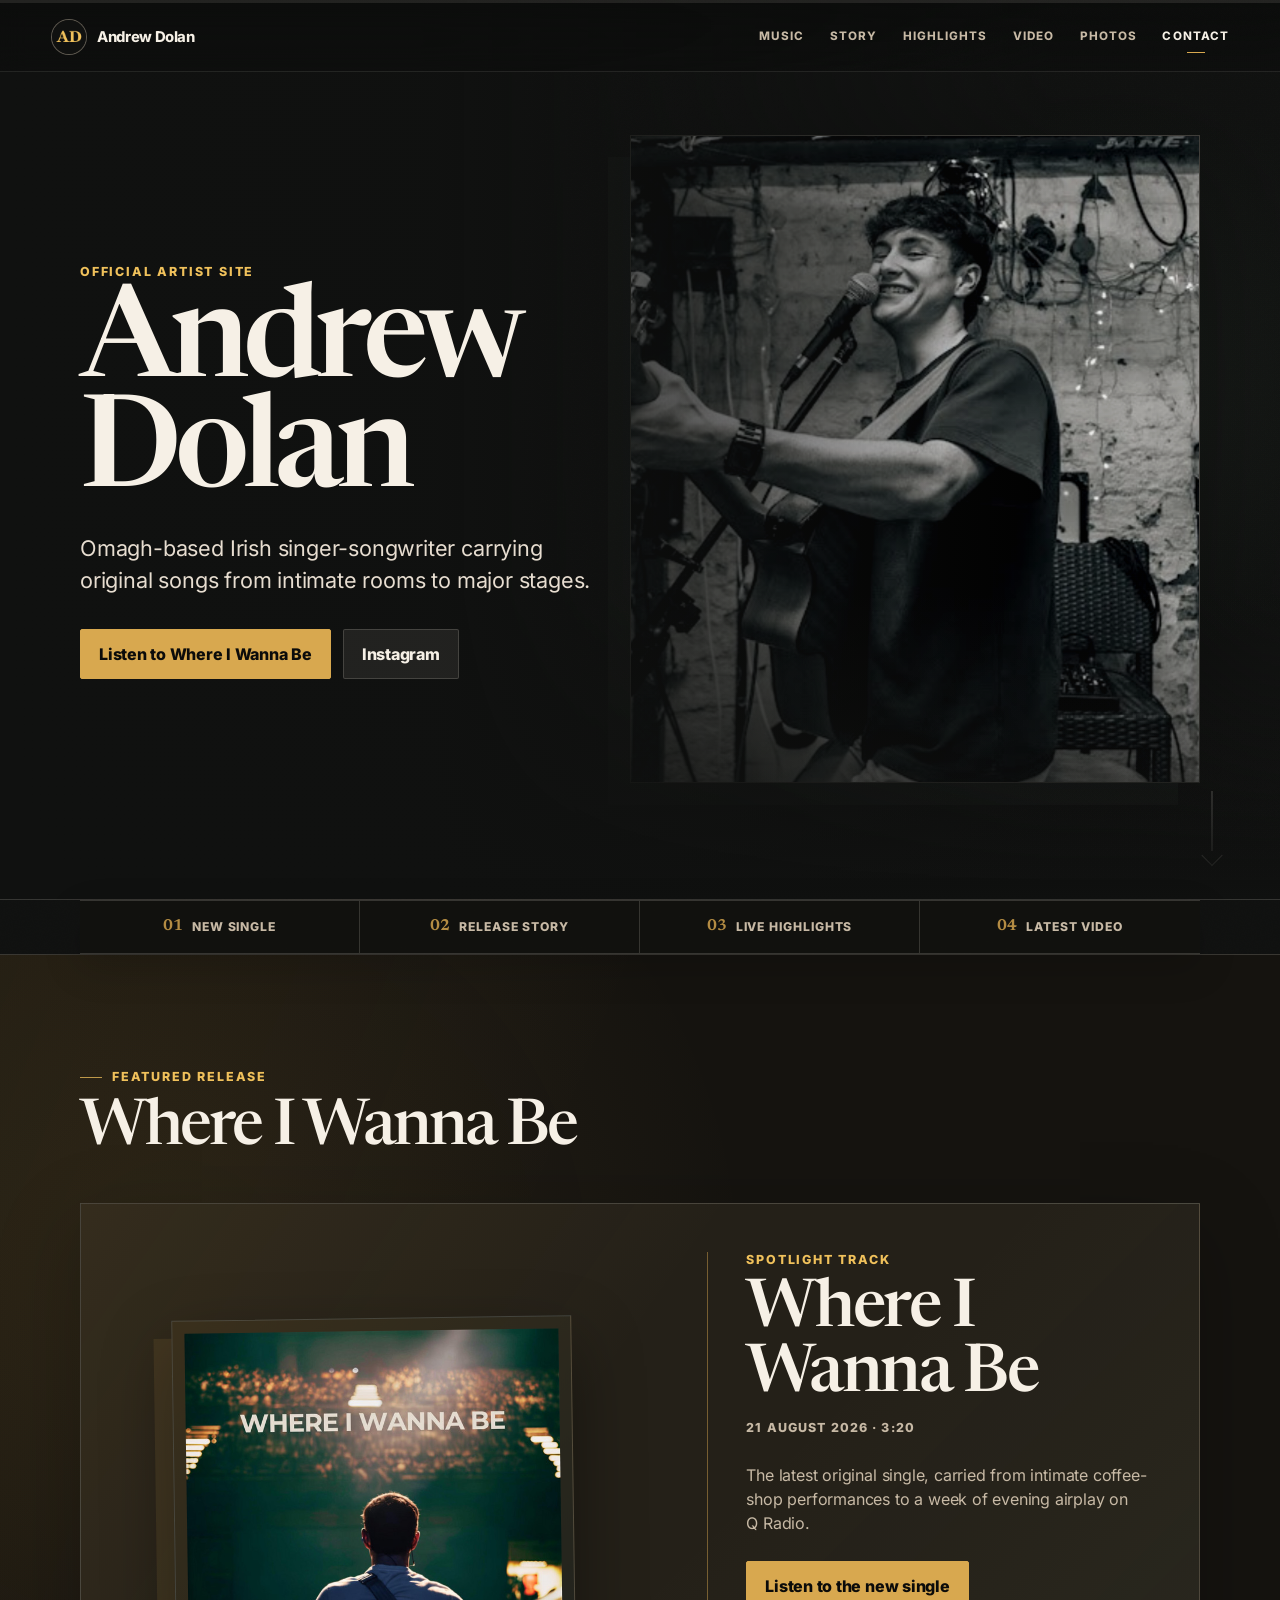
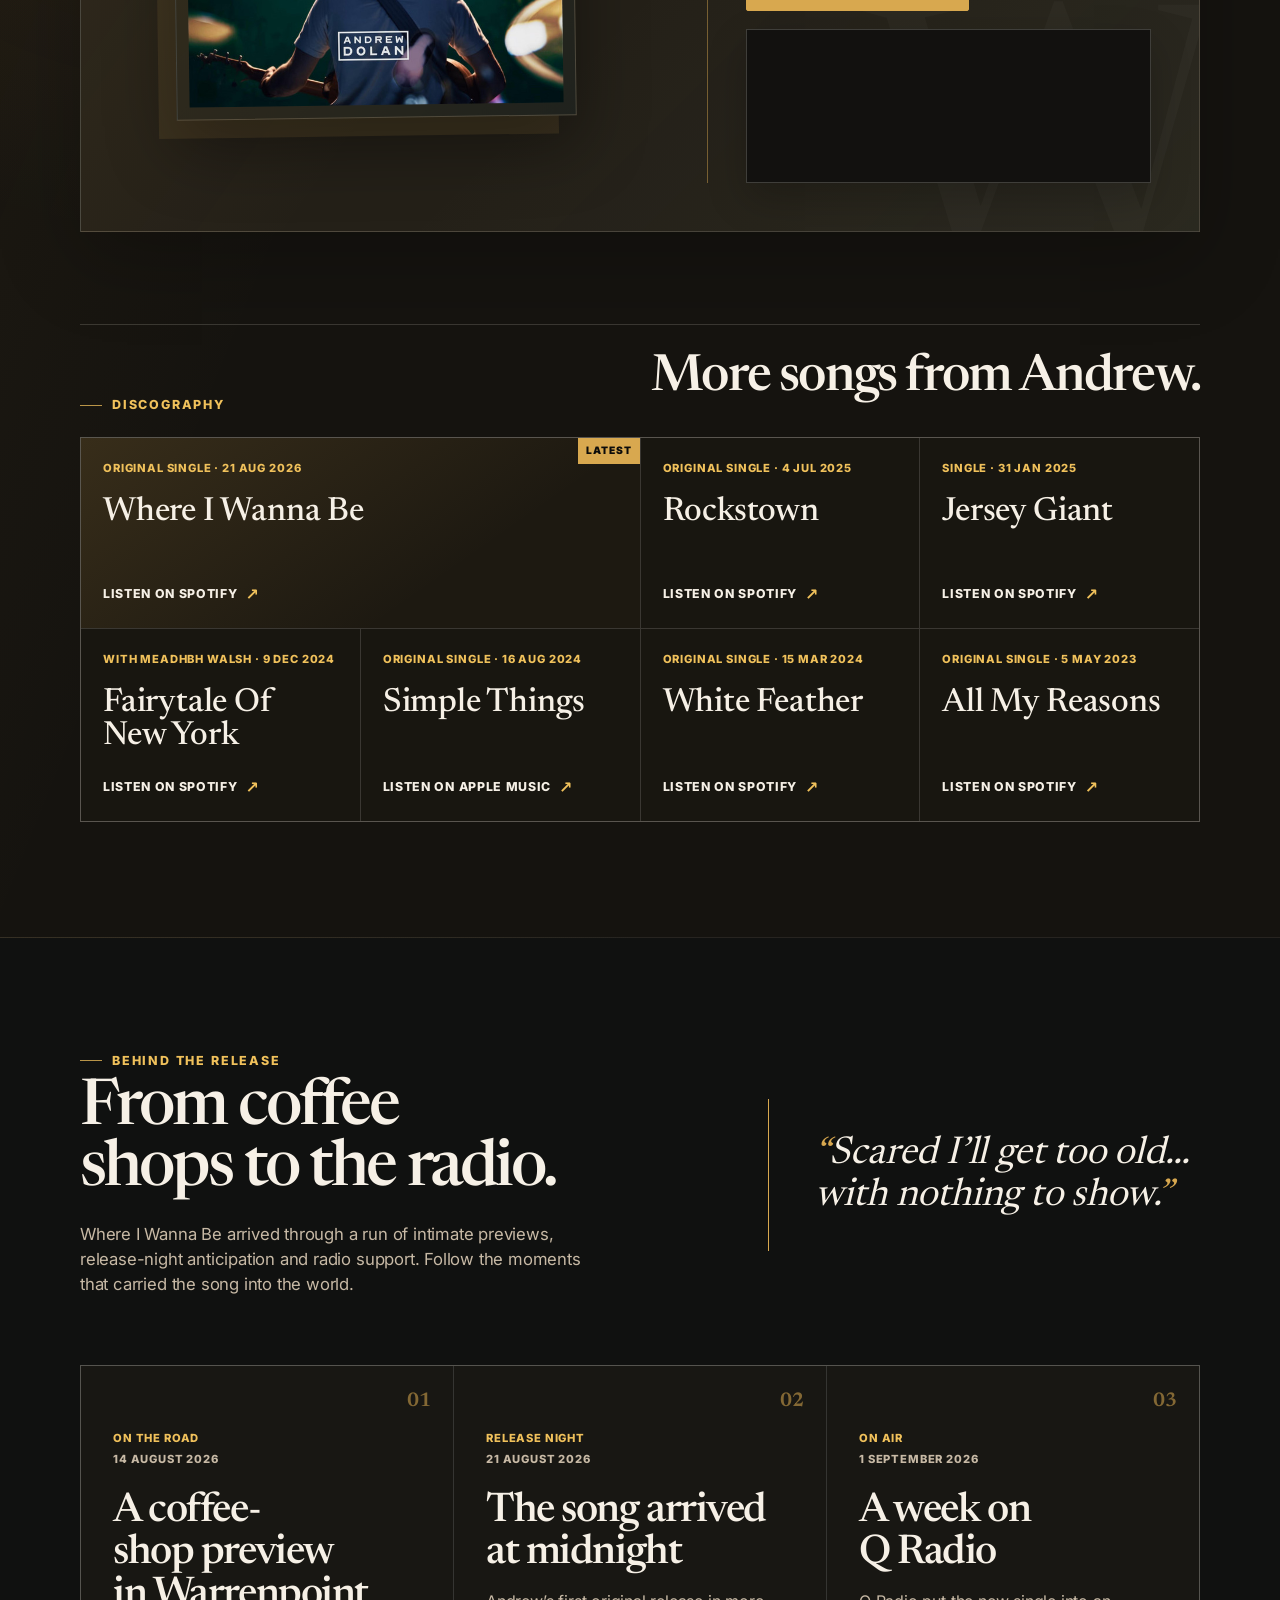
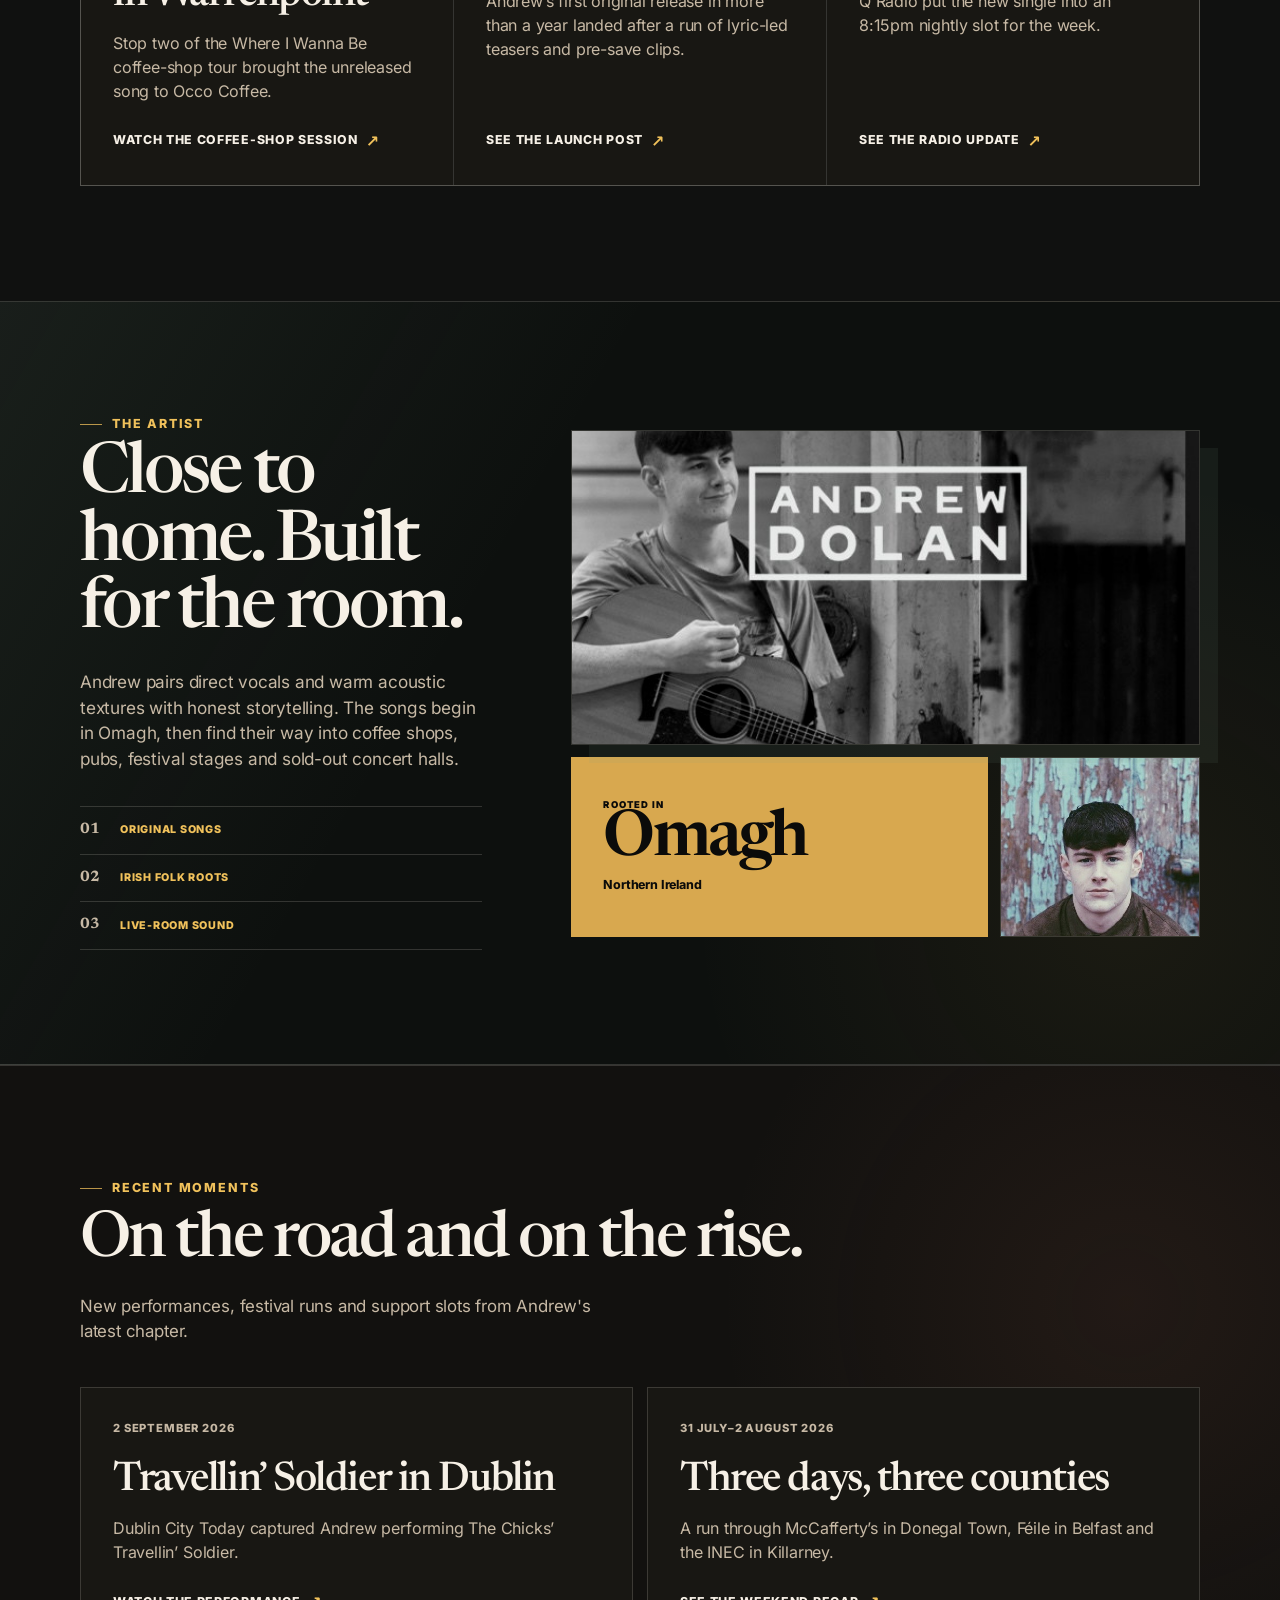
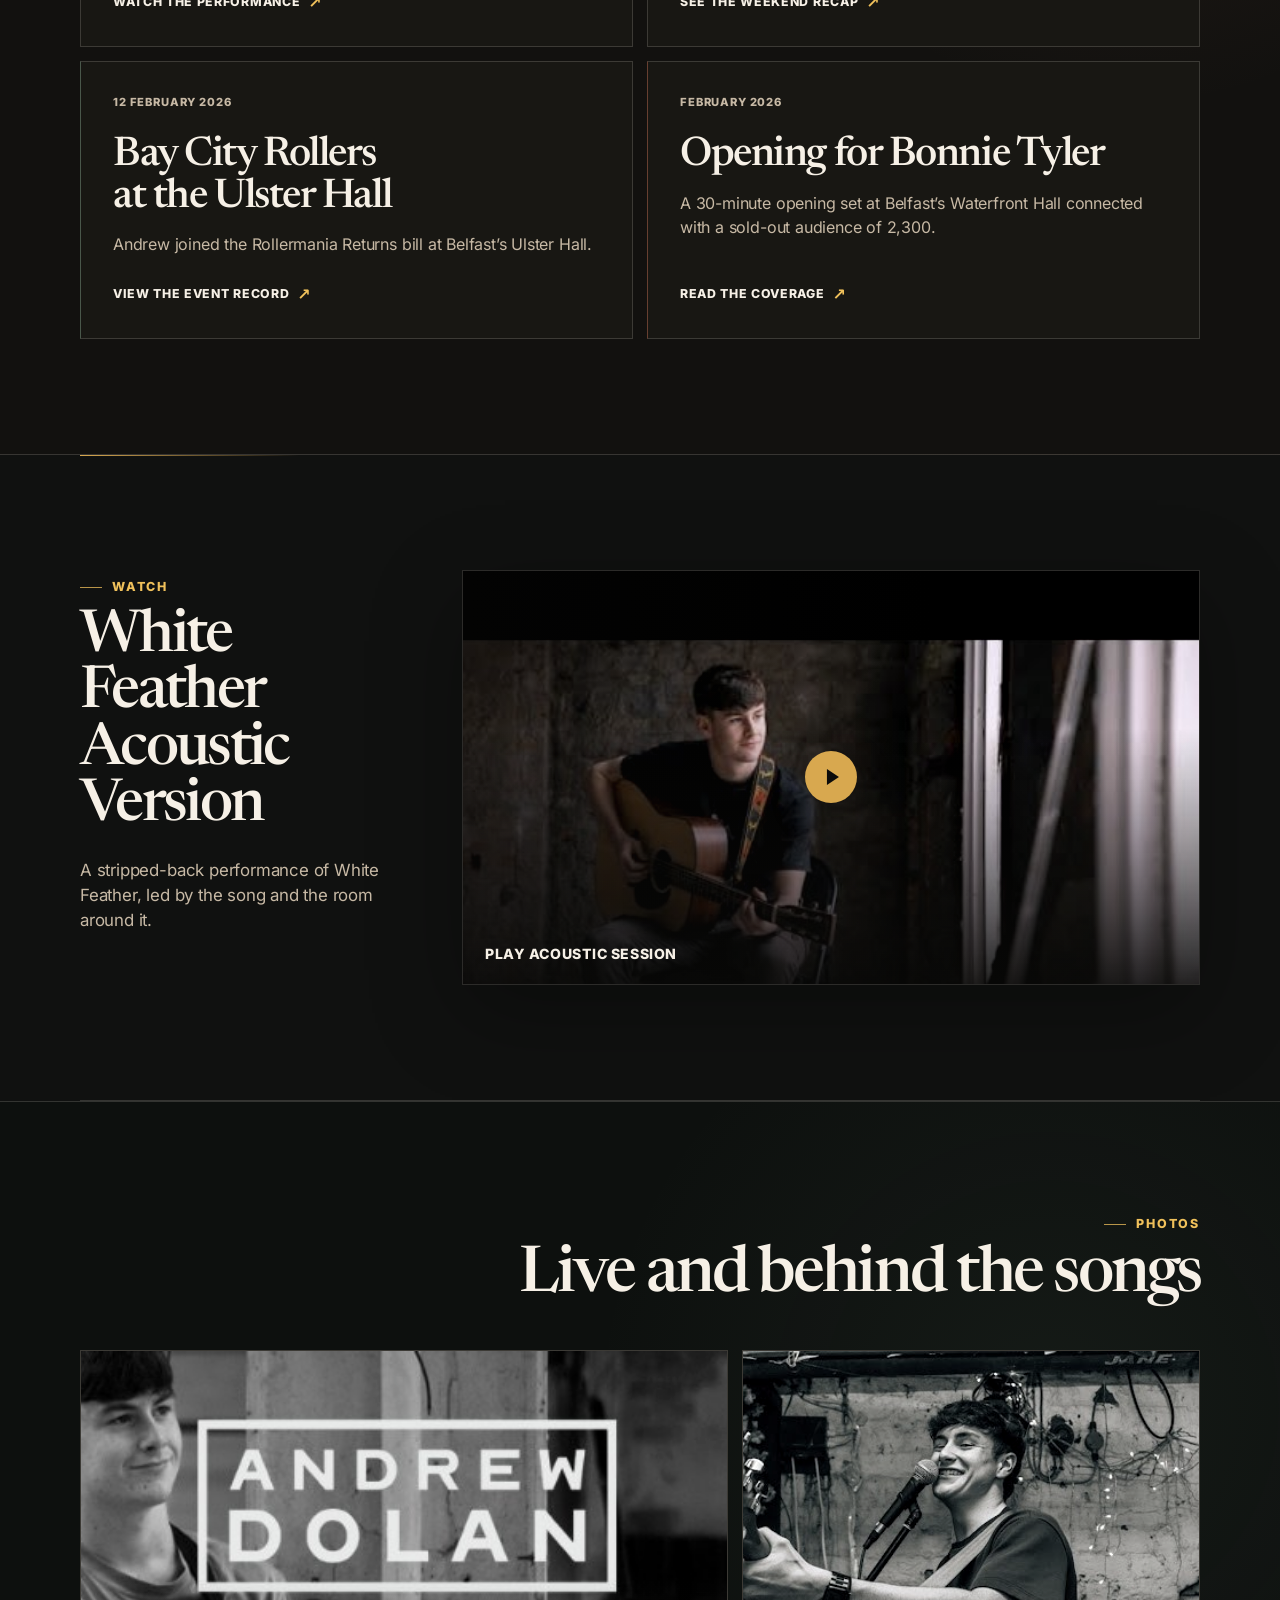
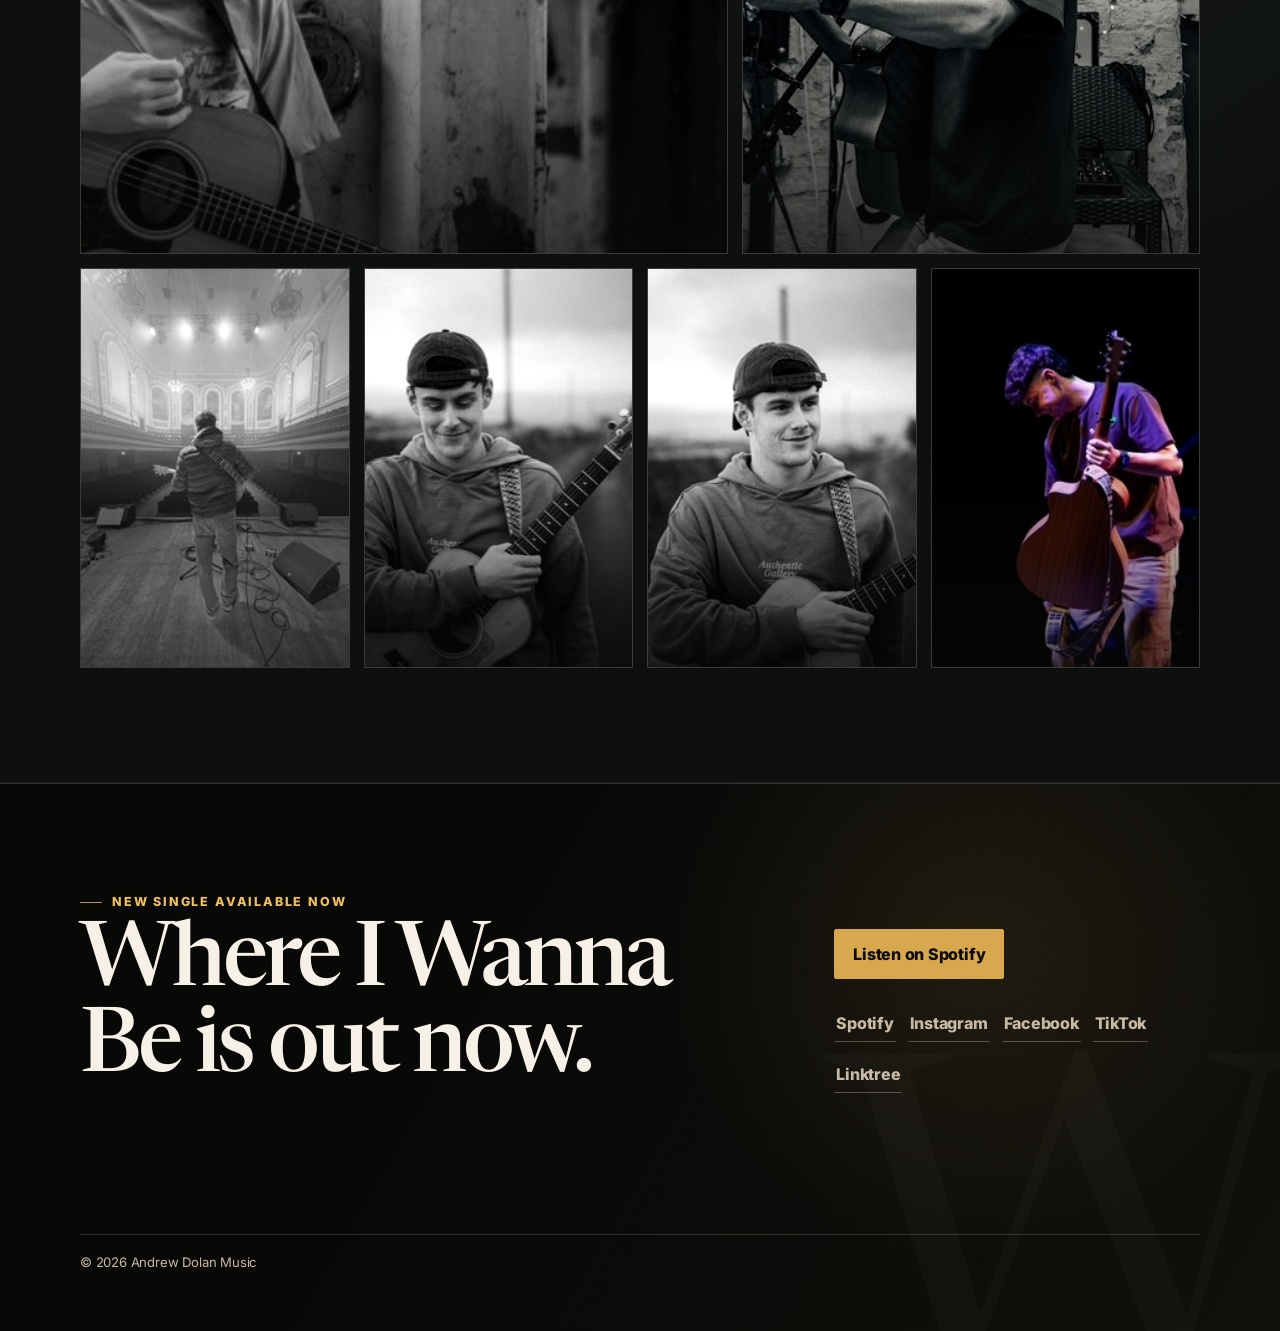
==== commit 839366f5: "Refine release scroll and artist section" ====
--- a/index.html
+++ b/index.html
@@ -154,20 +154,24 @@
       </section>
 
       <section class="artist-section flow-in" aria-labelledby="artist-title">
-        <div class="artist-collage">
-          <img class="artist-live-image" src="assets/gallery-band-wide.jpg" alt="Andrew Dolan pictured with his guitar" width="593" height="315" loading="lazy">
-          <img class="artist-portrait-image" src="assets/artist-profile.jpg" alt="Portrait of Andrew Dolan" width="381" height="456" loading="lazy">
-          <p class="artist-location"><span>Based in</span>Omagh, Northern Ireland</p>
-        </div>
         <div class="artist-copy">
           <p class="section-kicker">The artist</p>
-          <h2 id="artist-title">The room gets bigger. The connection stays close.</h2>
-          <p>Andrew pairs direct vocals and warm acoustic textures with honest storytelling — carrying original songs from coffee shops and pubs to festival stages and sold-out concert halls.</p>
+          <h2 id="artist-title">Close to home. Built for the room.</h2>
+          <p>Andrew pairs direct vocals and warm acoustic textures with honest storytelling. The songs begin in Omagh, then find their way into coffee shops, pubs, festival stages and sold-out concert halls.</p>
           <ul class="artist-notes" aria-label="Andrew Dolan's musical focus">
             <li>Original songs</li>
+            <li>Irish folk roots</li>
             <li>Live-room sound</li>
-            <li>Irish folk roots</li>
           </ul>
+        </div>
+        <div class="artist-media-grid">
+          <img class="artist-live-image" src="assets/gallery-band-wide.jpg" alt="Andrew Dolan pictured with his guitar" width="593" height="315" loading="lazy">
+          <div class="artist-location" aria-label="Andrew Dolan is based in Omagh, Northern Ireland">
+            <span>Rooted in</span>
+            <strong>Omagh</strong>
+            <small>Northern Ireland</small>
+          </div>
+          <img class="artist-portrait-image" src="assets/artist-profile.jpg" alt="Portrait of Andrew Dolan" width="381" height="456" loading="lazy">
         </div>
       </section>
 
--- a/styles.css
+++ b/styles.css
@@ -943,15 +943,34 @@
 }
 
 .release-story-section {
-  display: grid;
-  grid-template-columns: minmax(280px, 0.72fr) minmax(0, 1.28fr);
-  gap: clamp(42px, 7vw, 92px);
-  align-items: start;
+  display: block;
 }
 
 .release-story-intro {
-  position: sticky;
-  top: 138px;
+  display: grid;
+  grid-template-columns: minmax(0, 1.15fr) minmax(300px, 0.85fr);
+  column-gap: clamp(44px, 8vw, 110px);
+  align-items: center;
+  margin-bottom: clamp(38px, 6vw, 68px);
+}
+
+.release-story-intro .section-kicker,
+.release-story-intro h2,
+.release-story-intro > p {
+  grid-column: 1;
+}
+
+.release-story-intro .section-kicker {
+  grid-row: 1;
+}
+
+.release-story-intro h2 {
+  grid-row: 2;
+  max-width: 680px;
+}
+
+.release-story-intro > p:not(.section-kicker) {
+  grid-row: 3;
 }
 
 .release-story-intro > p:not(.section-kicker) {
@@ -962,8 +981,10 @@
 }
 
 .release-quote {
-  margin: 36px 0 0;
-  padding: 24px 0 4px 24px;
+  grid-column: 2;
+  grid-row: 1 / 4;
+  margin: 0;
+  padding: 34px 0 34px clamp(24px, 4vw, 46px);
   border-left: 1px solid var(--accent);
   color: var(--text);
   font-family: var(--display-font);
@@ -984,7 +1005,11 @@
 
 .campaign-grid {
   display: grid;
-  gap: 14px;
+  grid-template-columns: repeat(3, minmax(0, 1fr));
+  gap: 1px;
+  background: var(--line);
+  border: 1px solid var(--line);
+  counter-reset: campaign;
 }
 
 .campaign-card,
@@ -1005,8 +1030,23 @@
   transform: translateY(-3px);
 }
 
-.campaign-card:nth-child(2) {
-  margin-left: clamp(0px, 4vw, 52px);
+.campaign-card {
+  position: relative;
+  min-height: 330px;
+  padding-top: clamp(48px, 5vw, 66px);
+  border: 0;
+  counter-increment: campaign;
+}
+
+.campaign-card::before {
+  content: "0" counter(campaign);
+  position: absolute;
+  top: 20px;
+  right: 22px;
+  color: rgba(216, 168, 79, 0.56);
+  font-family: var(--display-font);
+  font-size: 1.25rem;
+  font-weight: 650;
 }
 
 .campaign-card .card-kicker {
@@ -1039,7 +1079,7 @@
   position: relative;
   isolation: isolate;
   display: grid;
-  grid-template-columns: minmax(0, 1.08fr) minmax(300px, 0.92fr);
+  grid-template-columns: minmax(300px, 0.78fr) minmax(0, 1.22fr);
   gap: clamp(44px, 7vw, 94px);
   align-items: center;
 }
@@ -1061,54 +1101,55 @@
   border-bottom: 1px solid var(--line);
 }
 
-.artist-collage {
-  position: relative;
-  min-height: 470px;
-  padding: 36px 72px 78px 0;
+.artist-copy {
+  max-width: 500px;
+}
+
+.artist-copy h2 {
+  max-width: 500px;
+  font-size: clamp(3.2rem, 5.5vw, 5.2rem);
+}
+
+.artist-copy > p:not(.section-kicker) {
+  max-width: 500px;
+  margin: 24px 0 0;
+  color: var(--muted);
+  font-size: 1.07rem;
+}
+
+.artist-media-grid {
+  display: grid;
+  grid-template-columns: minmax(0, 1fr) minmax(150px, 0.48fr);
+  grid-template-rows: auto 180px;
+  gap: 12px;
 }
 
 .artist-live-image {
+  grid-column: 1 / -1;
   width: 100%;
-  min-height: 350px;
-  aspect-ratio: 16 / 10;
+  aspect-ratio: 593 / 315;
   object-fit: cover;
   border: 1px solid var(--line);
-  box-shadow: 20px 22px 0 rgba(127, 157, 134, 0.1);
+  box-shadow: 18px 18px 0 rgba(127, 157, 134, 0.09);
   filter: contrast(1.04);
 }
 
 .artist-portrait-image {
-  position: absolute;
-  right: 0;
-  bottom: 20px;
-  width: min(38%, 190px);
-  aspect-ratio: 4 / 5;
+  width: 100%;
+  height: 100%;
   object-fit: cover;
-  border: 8px solid #11130f;
-  box-shadow: 0 24px 52px rgba(0, 0, 0, 0.4);
-  transform: rotate(1.2deg);
-  transition: transform 500ms var(--ease-out);
-}
-
-.artist-section:hover .artist-portrait-image {
-  transform: translateY(-4px) rotate(0deg);
+  object-position: center 24%;
+  border: 1px solid var(--line);
 }
 
 .artist-location {
-  position: absolute;
-  left: 20px;
-  bottom: 38px;
-  display: grid;
-  gap: 2px;
+  display: grid;
+  align-content: center;
+  gap: 0;
   margin: 0;
-  padding: 11px 14px;
+  padding: clamp(18px, 3vw, 32px);
   background: var(--accent);
   color: var(--ink);
-  font-family: var(--display-font);
-  font-size: 1.25rem;
-  font-weight: 650;
-  line-height: 1.05;
-  box-shadow: 8px 8px 0 rgba(0, 0, 0, 0.18);
 }
 
 .artist-location span {
@@ -1119,40 +1160,50 @@
   text-transform: uppercase;
 }
 
-.artist-copy h2 {
-  max-width: 590px;
-  font-size: clamp(3rem, 5.3vw, 5rem);
-}
-
-.artist-copy > p:not(.section-kicker) {
-  max-width: 590px;
-  margin: 24px 0 0;
-  color: var(--muted);
-  font-size: 1.07rem;
+.artist-location strong {
+  font-family: var(--display-font);
+  font-size: clamp(2.8rem, 5vw, 4.5rem);
+  font-weight: 600;
+  letter-spacing: -0.045em;
+  line-height: 0.88;
+}
+
+.artist-location small {
+  margin-top: 8px;
+  font-size: 0.78rem;
+  font-weight: 750;
 }
 
 .artist-notes {
   display: grid;
-  grid-template-columns: repeat(3, minmax(0, 1fr));
+  counter-reset: artist-note;
   margin: 34px 0 0;
   padding: 0;
   border-top: 1px solid var(--line);
-  border-bottom: 1px solid var(--line);
   list-style: none;
 }
 
 .artist-notes li {
-  padding: 13px 10px;
+  display: grid;
+  grid-template-columns: 32px minmax(0, 1fr);
+  gap: 8px;
+  align-items: center;
+  padding: 12px 0;
   color: var(--accent-strong);
   font-size: 0.67rem;
   font-weight: 850;
   letter-spacing: 0.07em;
-  text-align: center;
   text-transform: uppercase;
-}
-
-.artist-notes li + li {
-  border-left: 1px solid var(--line);
+  border-bottom: 1px solid var(--line);
+  counter-increment: artist-note;
+}
+
+.artist-notes li::before {
+  content: "0" counter(artist-note);
+  color: var(--muted);
+  font-family: var(--display-font);
+  font-size: 0.95rem;
+  letter-spacing: 0;
 }
 
 .highlights-section {
@@ -1786,7 +1837,16 @@
   }
 
   .release-story-intro {
-    position: static;
+    grid-template-columns: 1fr;
+    row-gap: 0;
+  }
+
+  .release-quote {
+    grid-column: 1;
+    grid-row: 4;
+    margin-top: 32px;
+    padding-top: 24px;
+    padding-bottom: 8px;
   }
 
   .discography-grid {
@@ -1795,10 +1855,6 @@
 
   .campaign-grid {
     grid-template-columns: repeat(2, minmax(0, 1fr));
-  }
-
-  .campaign-card:nth-child(2) {
-    margin-left: 0;
   }
 
   .campaign-card:last-child {
@@ -1812,8 +1868,7 @@
     border-left: 0;
   }
 
-  .artist-collage {
-    min-height: 440px;
+  .artist-media-grid {
     max-width: 720px;
   }
 
@@ -1982,35 +2037,28 @@
     width: min(100%, 280px);
   }
 
-  .artist-collage {
-    min-height: 360px;
-    padding: 0 46px 72px 0;
+  .artist-media-grid {
+    grid-template-columns: minmax(0, 1fr) 120px;
+    grid-template-rows: auto 142px;
+    gap: 8px;
   }
 
   .artist-live-image {
-    min-height: 260px;
+    min-height: 0;
   }
 
   .artist-portrait-image {
-    bottom: 12px;
-    width: min(36%, 132px);
-    border-width: 5px;
+    width: 100%;
+    border-width: 1px;
   }
 
   .artist-location {
-    bottom: 28px;
-    left: 10px;
-    max-width: 190px;
-    font-size: 1.05rem;
-  }
-
-  .artist-notes {
-    grid-template-columns: 1fr;
-  }
-
-  .artist-notes li + li {
-    border-top: 1px solid var(--line);
-    border-left: 0;
+    max-width: none;
+    padding: 18px;
+  }
+
+  .artist-location strong {
+    font-size: 2.8rem;
   }
 
   .discography-heading {
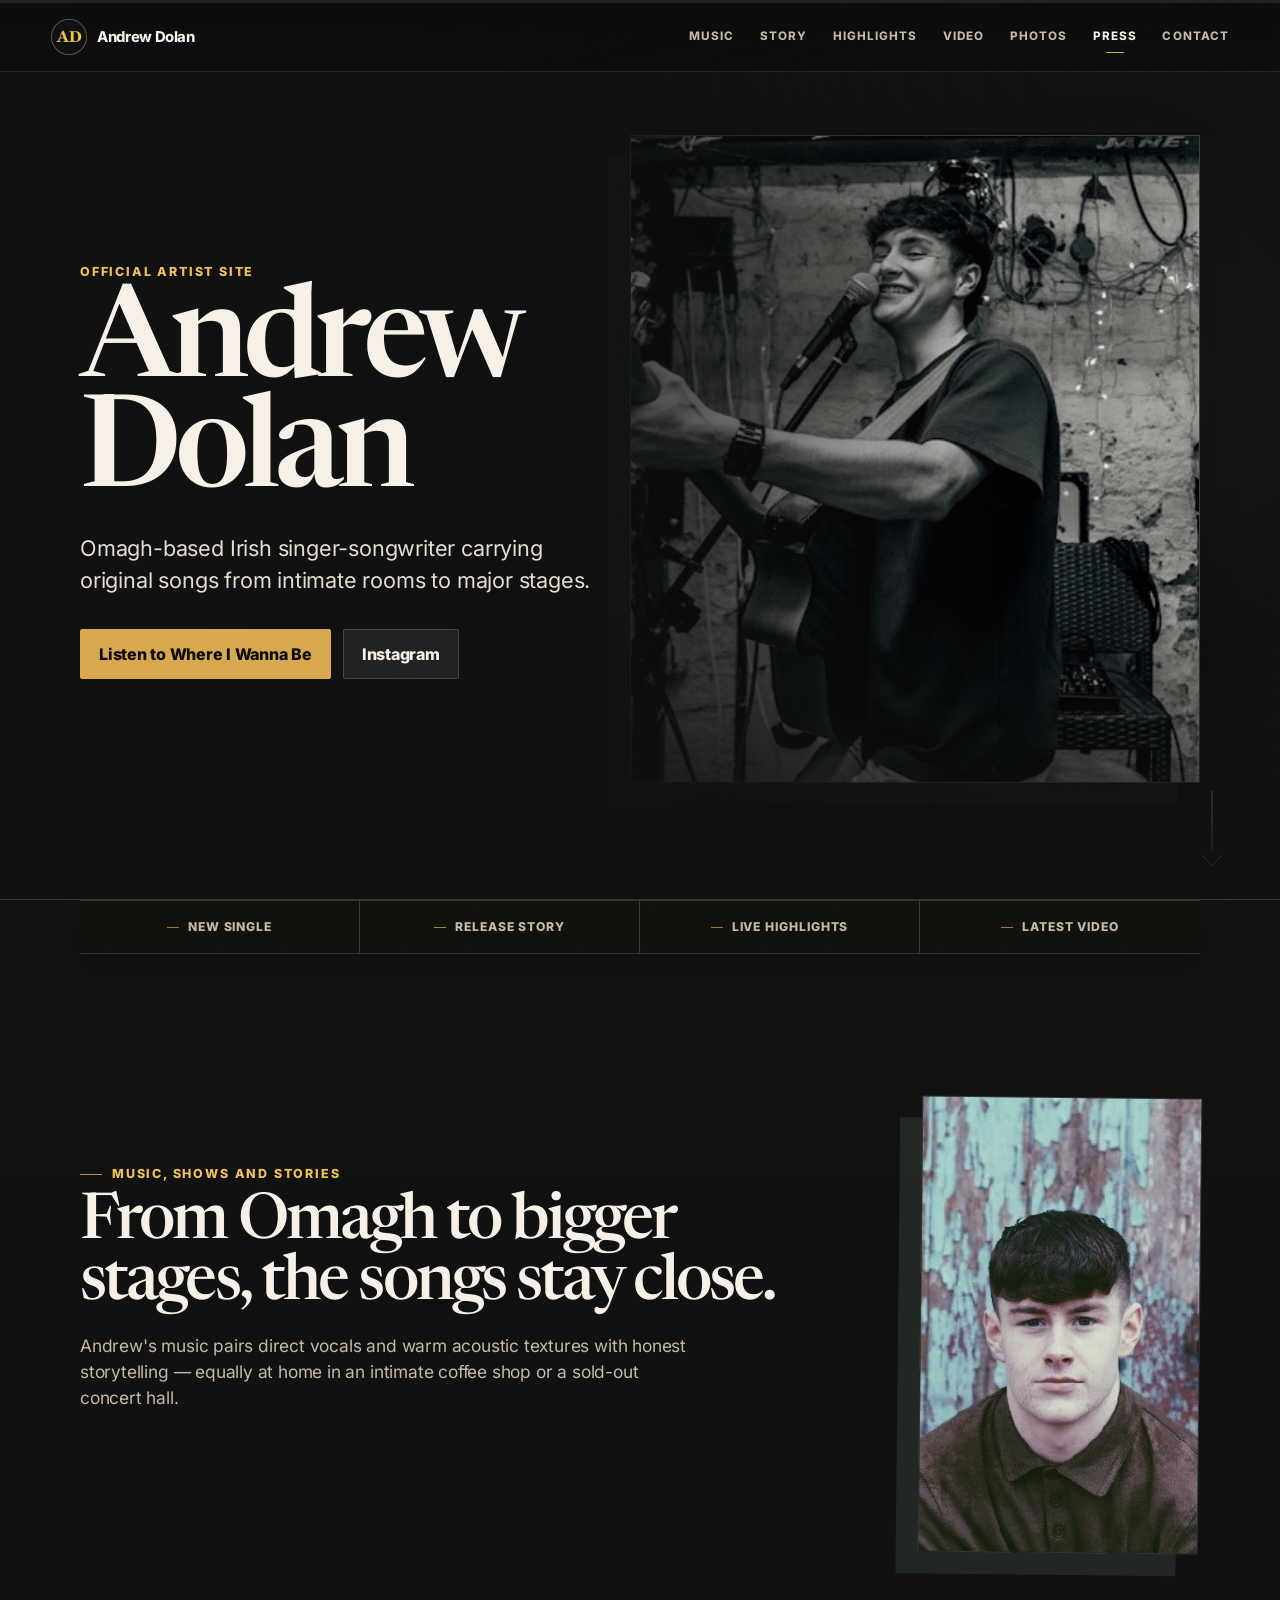
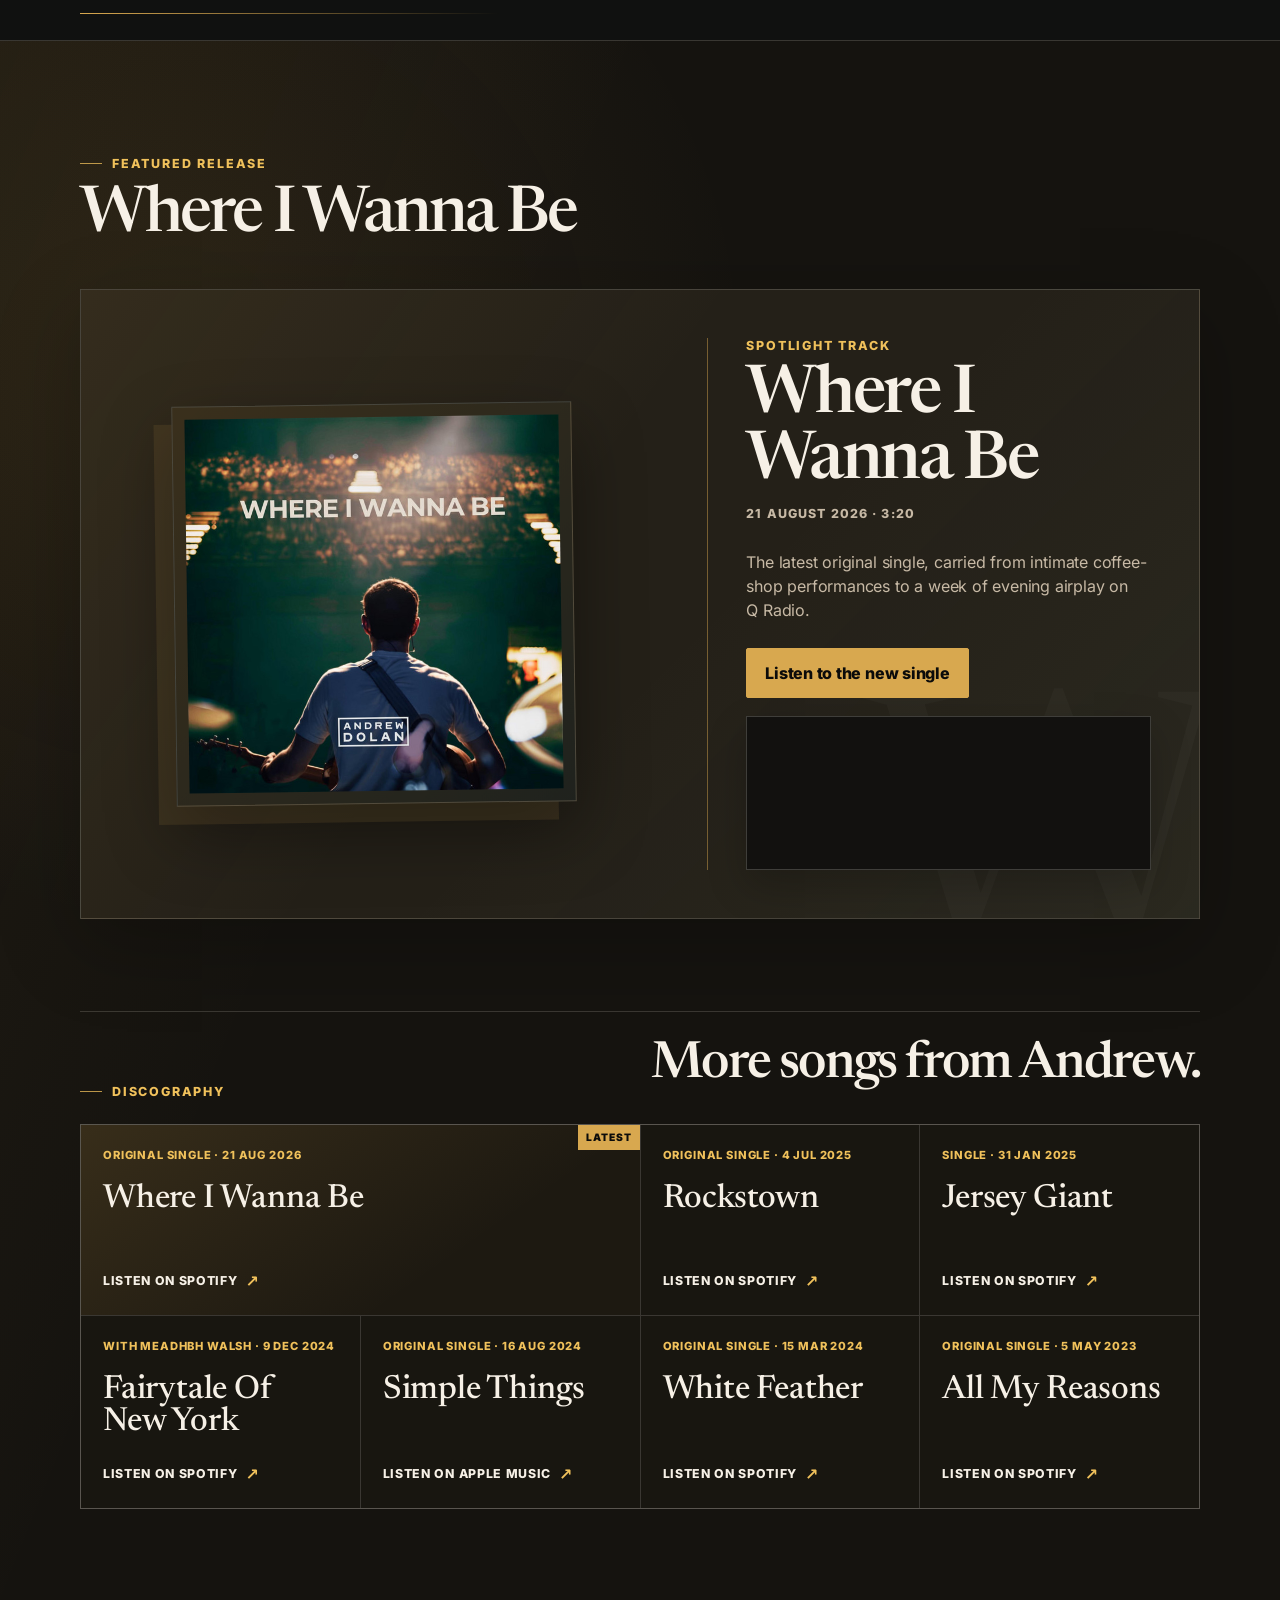
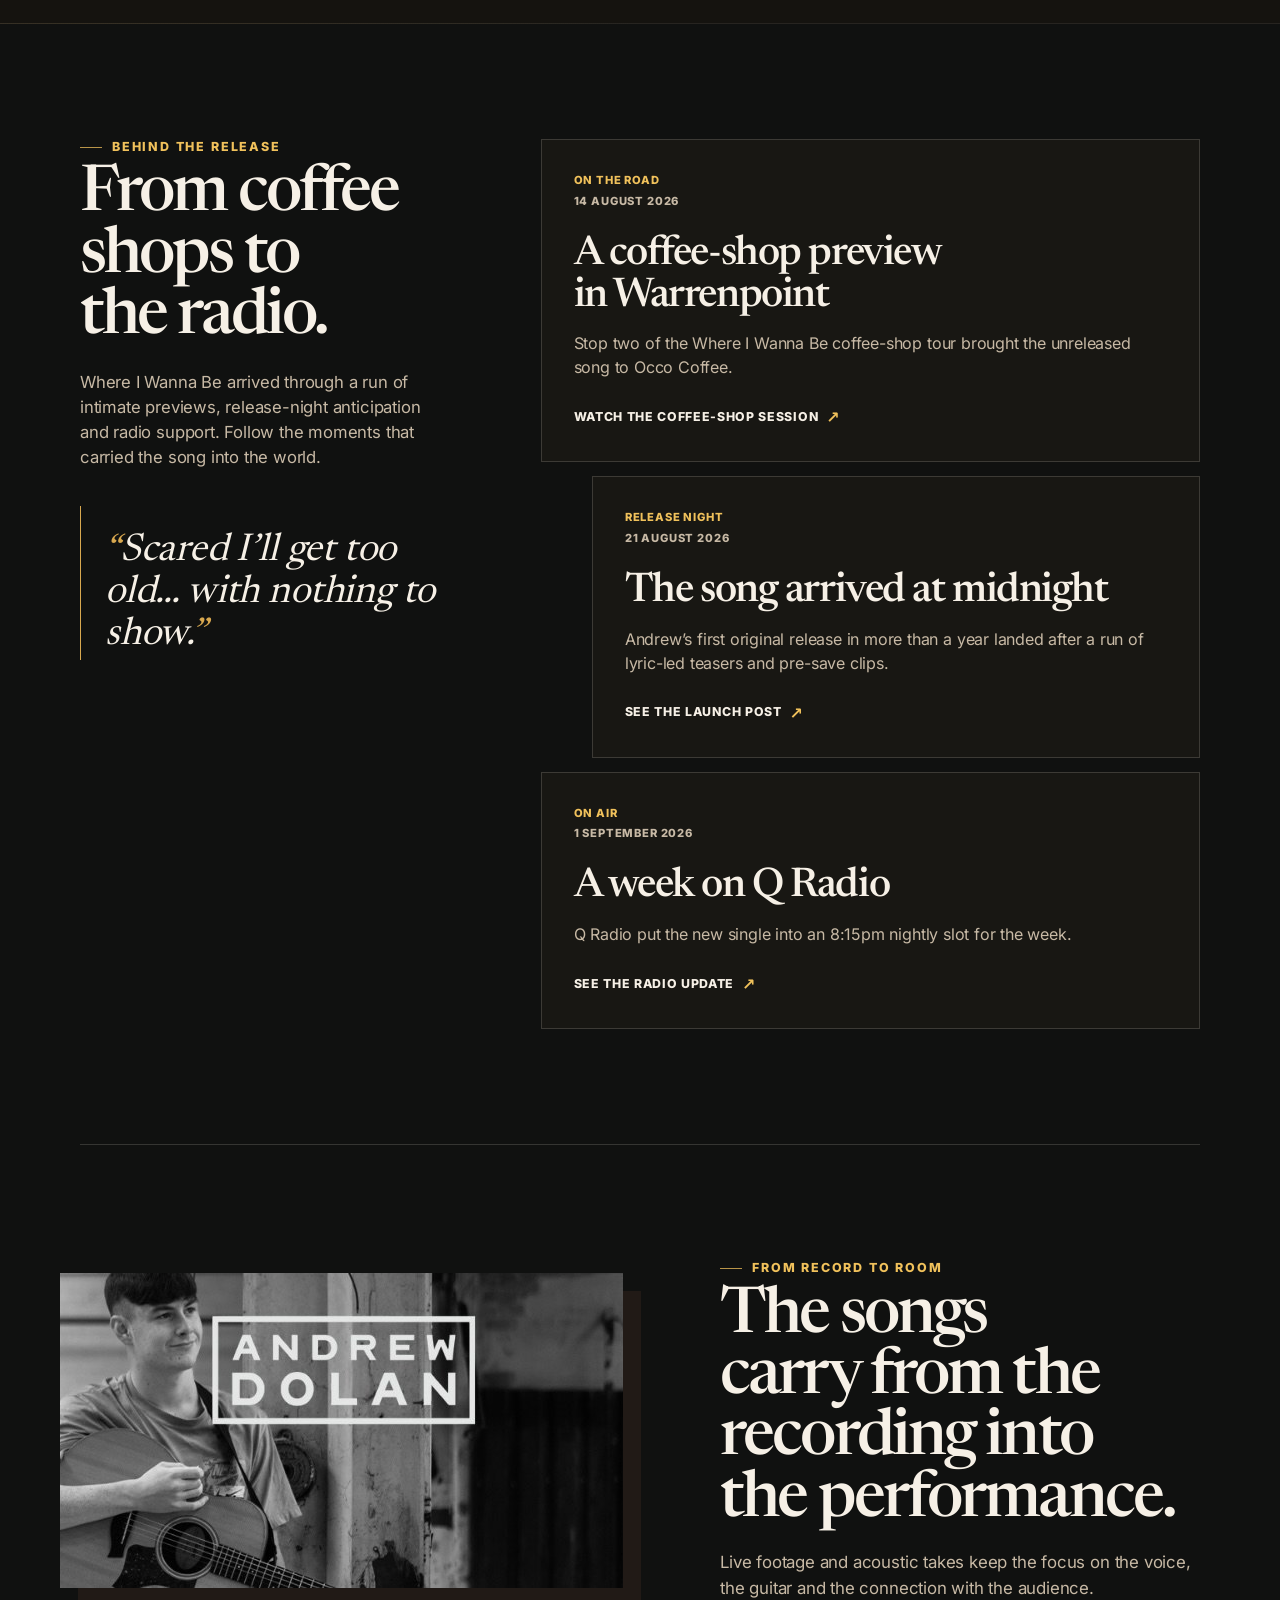
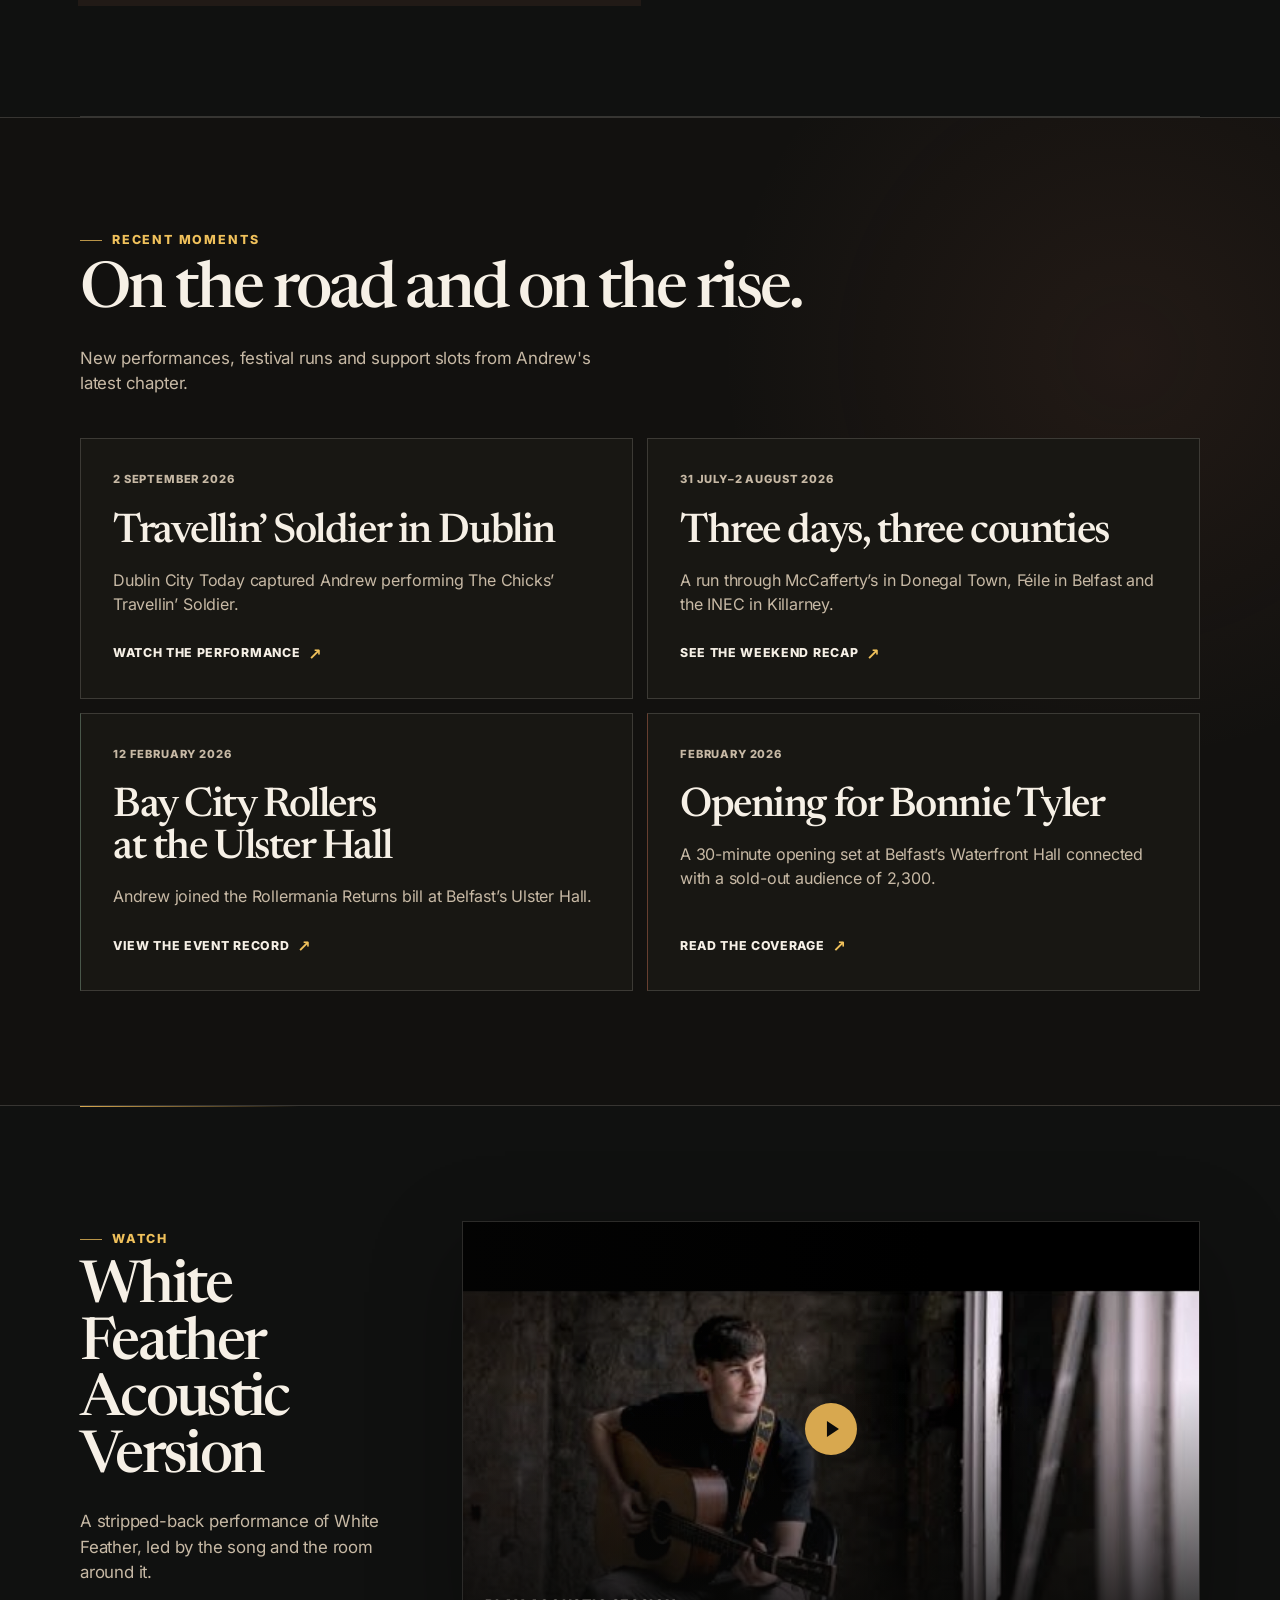
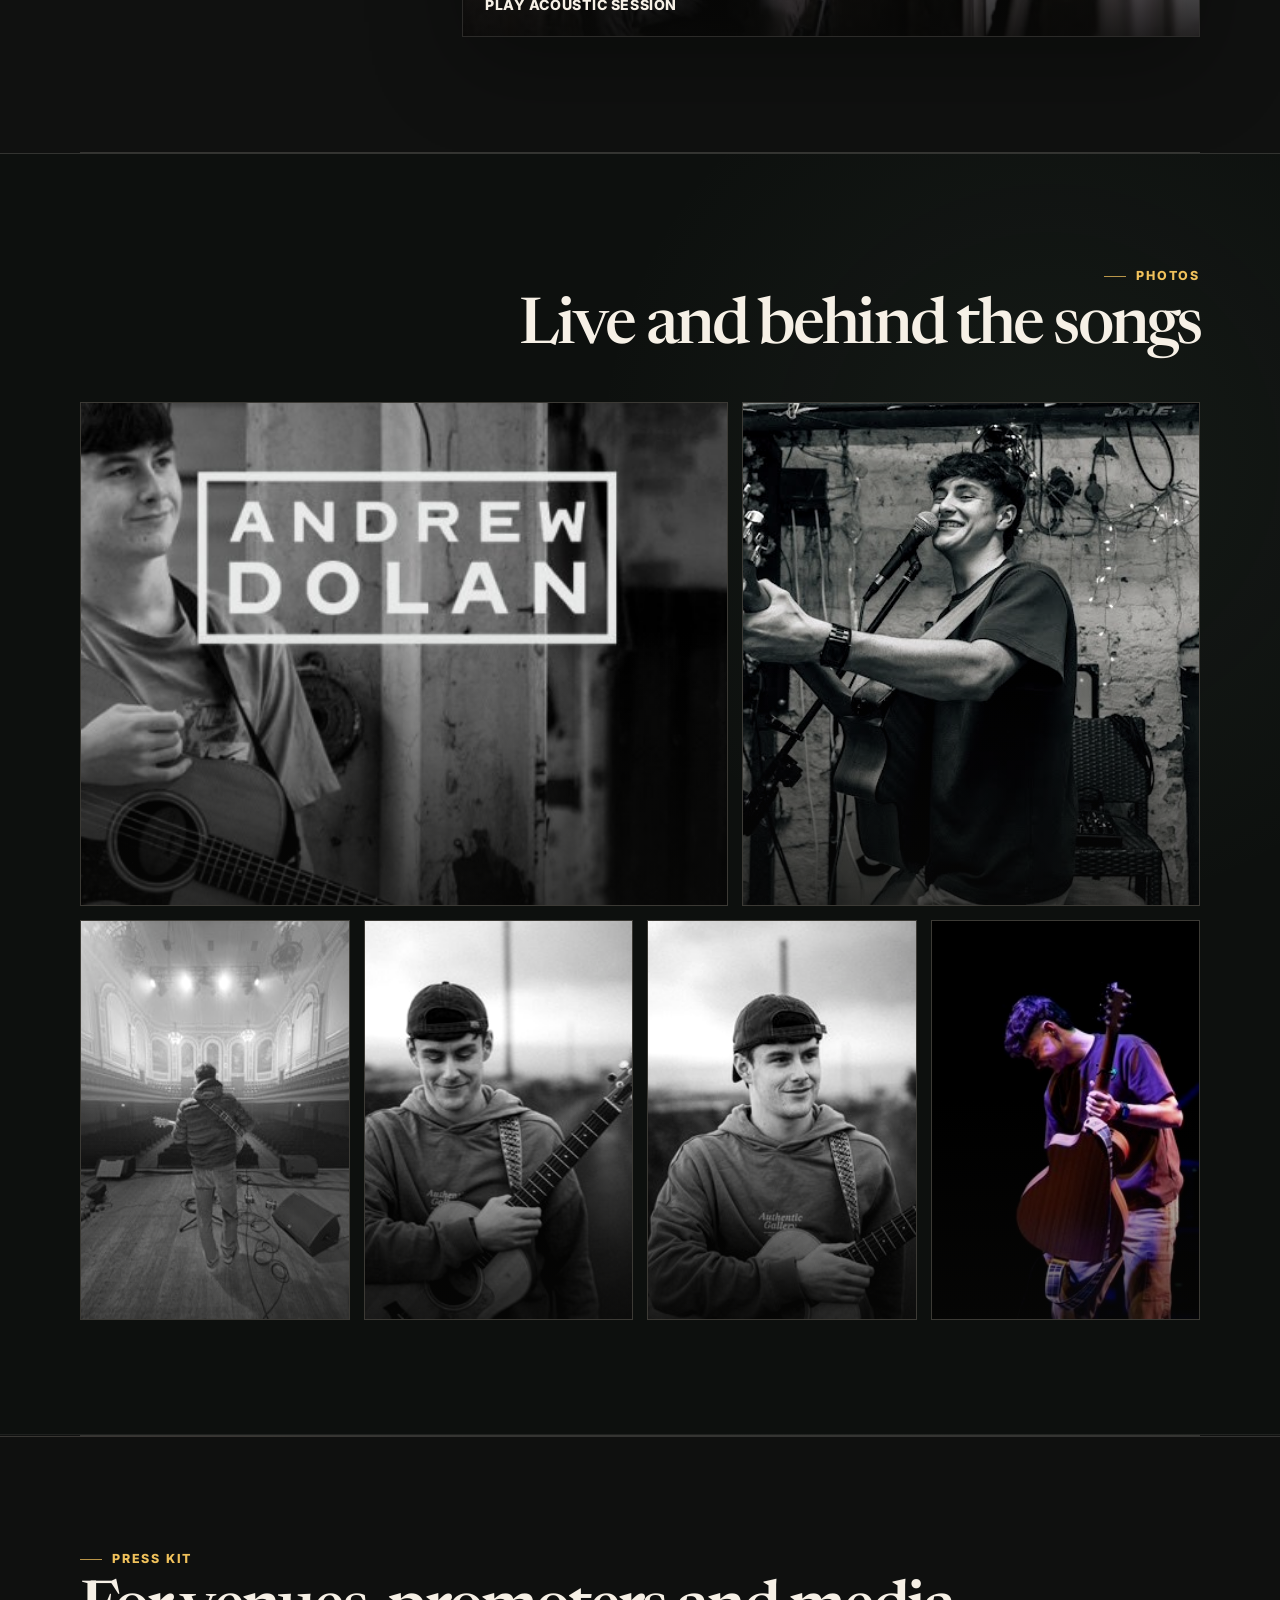
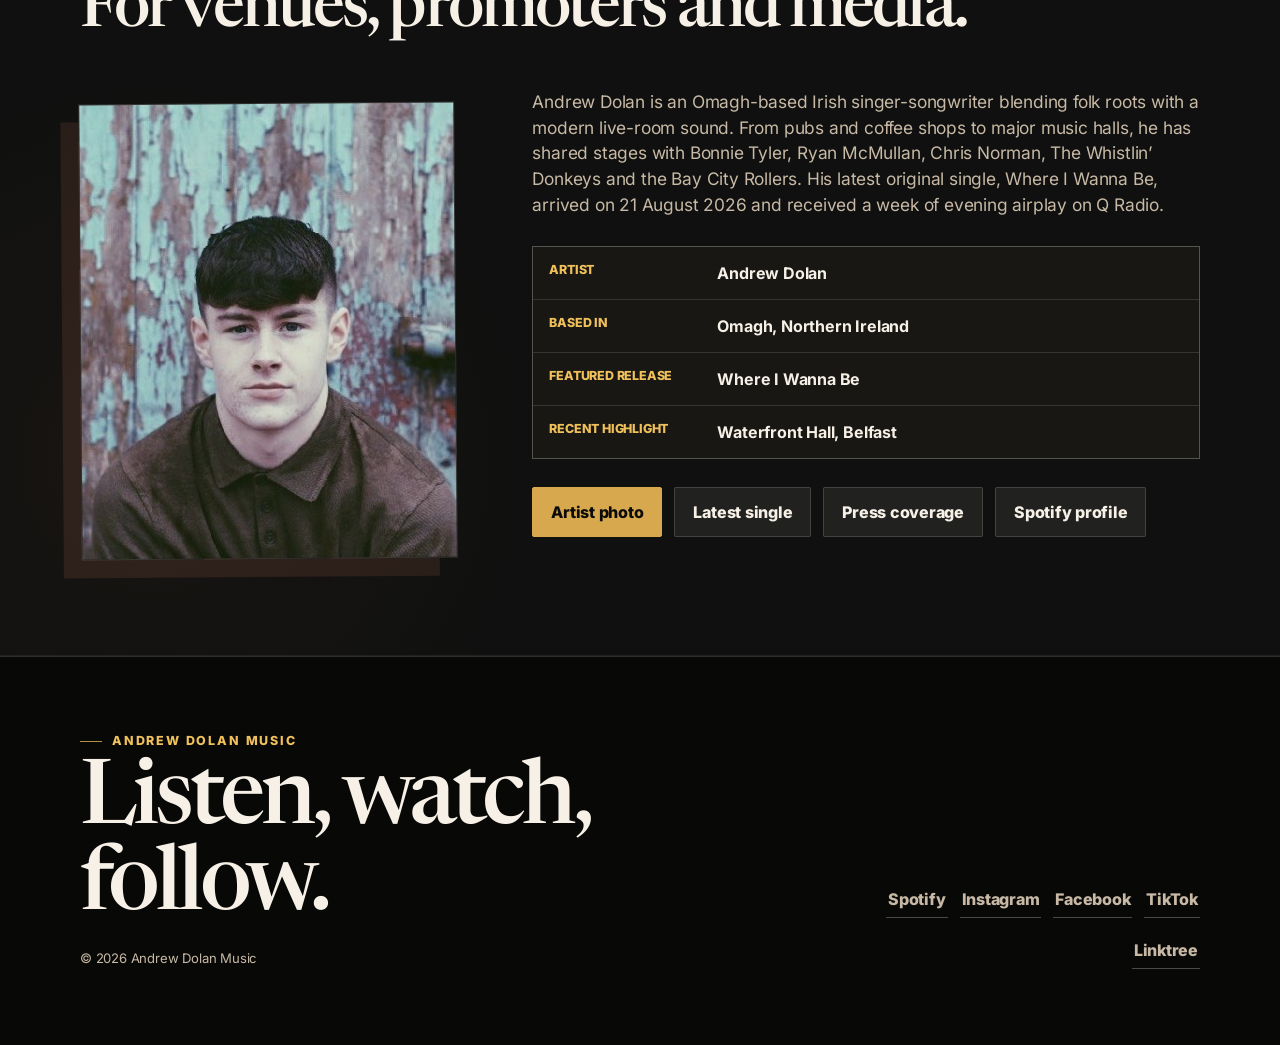
==== commit 0444b767: "Revert "Streamline site flow and remove press kit" This reverts commit 14ecefc8ef029b7f571b9021faac2" ====
--- a/index.html
+++ b/index.html
@@ -84,6 +84,7 @@
         <a href="#video">Video</a>
         <a href="#tour" data-section-link="tour" hidden>Live</a>
         <a href="#gallery">Photos</a>
+        <a href="#press">Press</a>
         <a href="#contact">Contact</a>
       </nav>
     </header>
@@ -118,6 +119,15 @@
         </a>
       </nav>
 
+      <section class="intro-section flow-in" aria-label="Artist introduction">
+        <div class="intro-copy">
+          <p class="section-kicker">Music, shows and stories</p>
+          <h2>From Omagh to bigger stages, the songs stay close.</h2>
+          <p>Andrew's music pairs direct vocals and warm acoustic textures with honest storytelling — equally at home in an intimate coffee shop or a sold-out concert hall.</p>
+        </div>
+        <img class="artist-card-image" src="assets/artist-profile.jpg" alt="Andrew Dolan artist profile image" width="381" height="456">
+      </section>
+
       <section class="music-section flow-in" id="music" aria-labelledby="music-title">
         <div class="section-heading">
           <p class="section-kicker">Featured release</p>
@@ -153,25 +163,12 @@
         <div class="campaign-grid" data-release-campaign></div>
       </section>
 
-      <section class="artist-section flow-in" aria-labelledby="artist-title">
-        <div class="artist-copy">
-          <p class="section-kicker">The artist</p>
-          <h2 id="artist-title">Close to home. Built for the room.</h2>
-          <p>Andrew pairs direct vocals and warm acoustic textures with honest storytelling. The songs begin in Omagh, then find their way into coffee shops, pubs, festival stages and sold-out concert halls.</p>
-          <ul class="artist-notes" aria-label="Andrew Dolan's musical focus">
-            <li>Original songs</li>
-            <li>Irish folk roots</li>
-            <li>Live-room sound</li>
-          </ul>
-        </div>
-        <div class="artist-media-grid">
-          <img class="artist-live-image" src="assets/gallery-band-wide.jpg" alt="Andrew Dolan pictured with his guitar" width="593" height="315" loading="lazy">
-          <div class="artist-location" aria-label="Andrew Dolan is based in Omagh, Northern Ireland">
-            <span>Rooted in</span>
-            <strong>Omagh</strong>
-            <small>Northern Ireland</small>
-          </div>
-          <img class="artist-portrait-image" src="assets/artist-profile.jpg" alt="Portrait of Andrew Dolan" width="381" height="456" loading="lazy">
+      <section class="performance-bridge flow-in" aria-label="Live performance">
+        <img src="assets/gallery-band-wide.jpg" alt="Andrew Dolan pictured with his guitar" width="593" height="315">
+        <div>
+          <p class="section-kicker">From record to room</p>
+          <h2>The songs carry from the recording into the performance.</h2>
+          <p>Live footage and acoustic takes keep the focus on the voice, the guitar and the connection with the audience.</p>
         </div>
       </section>
 
@@ -219,18 +216,46 @@
         <div class="gallery-grid" data-gallery></div>
       </section>
 
+      <section class="press-section flow-in" id="press" aria-labelledby="press-title">
+        <div class="section-heading">
+          <p class="section-kicker">Press kit</p>
+          <h2 id="press-title">For venues, promoters and media.</h2>
+        </div>
+        <div class="press-layout">
+          <img data-press-photo src="assets/artist-profile.jpg" alt="Andrew Dolan press photo" width="381" height="456">
+          <div class="press-copy">
+            <p data-press-bio></p>
+            <dl class="press-facts">
+              <div>
+                <dt>Artist</dt>
+                <dd data-press-artist></dd>
+              </div>
+              <div>
+                <dt>Based in</dt>
+                <dd data-press-location></dd>
+              </div>
+              <div>
+                <dt>Featured release</dt>
+                <dd data-press-release></dd>
+              </div>
+              <div>
+                <dt>Recent highlight</dt>
+                <dd data-press-highlight></dd>
+              </div>
+            </dl>
+            <div class="press-links" data-press-links></div>
+          </div>
+        </div>
+      </section>
     </main>
 
     <footer class="site-footer" id="contact">
-      <div class="footer-heading">
-        <p class="section-kicker">New single available now</p>
-        <h2>Where I Wanna Be is out now.</h2>
+      <div>
+        <p class="section-kicker">Andrew Dolan Music</p>
+        <h2>Listen, watch, follow.</h2>
+        <p class="footer-meta">© 2026 Andrew Dolan Music</p>
       </div>
-      <div class="footer-action-group">
-        <a class="button primary" data-footer-track target="_blank" rel="noopener noreferrer">Listen on Spotify</a>
-        <div class="footer-links" data-footer-links></div>
-      </div>
-      <p class="footer-meta">© 2026 Andrew Dolan Music</p>
+      <div class="footer-links" data-footer-links></div>
     </footer>
 
     <script src="site-data.js" defer></script>
--- a/styles.css
+++ b/styles.css
@@ -602,11 +602,9 @@
   border-radius: 0;
   box-shadow: 0 14px 38px rgba(0, 0, 0, 0.16);
   backdrop-filter: blur(18px) saturate(115%);
-  counter-reset: chapter;
 }
 
 .chapter-strip a {
-  counter-increment: chapter;
   display: flex;
   align-items: center;
   justify-content: center;
@@ -634,14 +632,12 @@
 }
 
 .chapter-strip a::before {
-  content: "0" counter(chapter);
-  flex: 0 0 auto;
-  color: var(--accent);
-  font-family: var(--display-font);
-  font-size: 1rem;
-  font-weight: 650;
-  letter-spacing: 0;
-  opacity: 0.82;
+  content: "";
+  flex: 0 0 12px;
+  width: 12px;
+  height: 1px;
+  background: var(--accent);
+  opacity: 0.72;
 }
 
 .chapter-strip a:hover,
@@ -653,7 +649,7 @@
 }
 
 .chapter-strip a.is-active::before {
-  color: var(--accent-strong);
+  width: 20px;
   opacity: 1;
 }
 
@@ -670,6 +666,50 @@
   transform: translateY(0);
 }
 
+.intro-section {
+  display: grid;
+  grid-template-columns: minmax(0, 1fr) 280px;
+  gap: clamp(28px, 6vw, 84px);
+  align-items: center;
+  position: relative;
+}
+
+.intro-copy {
+  max-width: 720px;
+  padding: clamp(12px, 3vw, 38px) 0;
+}
+
+.intro-section::before {
+  content: "";
+  position: absolute;
+  left: 0;
+  bottom: 26px;
+  width: min(42vw, 420px);
+  height: 1px;
+  background: linear-gradient(90deg, var(--accent), transparent);
+}
+
+.intro-copy p:last-child {
+  max-width: 620px;
+  color: var(--muted);
+  font-size: 1.08rem;
+}
+
+.artist-card-image {
+  width: 100%;
+  aspect-ratio: 4 / 5;
+  object-fit: cover;
+  border: 1px solid var(--line);
+  box-shadow: -22px 22px 0 rgba(127, 157, 134, 0.16);
+  transform: translateY(28px) rotate(0.6deg);
+  transition: filter 500ms var(--ease-soft), transform 700ms var(--ease-out);
+}
+
+.intro-section:hover .artist-card-image {
+  filter: saturate(1.04);
+  transform: translateY(24px) rotate(0deg);
+}
+
 .section-heading {
   position: relative;
   display: grid;
@@ -682,13 +722,15 @@
 }
 
 .music-section,
-.gallery-section {
+.gallery-section,
+.press-section {
   position: relative;
   isolation: isolate;
 }
 
 .music-section::before,
-.gallery-section::before {
+.gallery-section::before,
+.press-section::before {
   content: "";
   position: absolute;
   top: 0;
@@ -722,6 +764,12 @@
 
 .gallery-section .section-kicker {
   justify-content: flex-end;
+}
+
+.press-section::before {
+  background:
+    radial-gradient(circle at 12% 76%, rgba(175, 101, 76, 0.065), transparent 30%),
+    #0f100f;
 }
 
 .release-panel {
@@ -943,34 +991,15 @@
 }
 
 .release-story-section {
-  display: block;
+  display: grid;
+  grid-template-columns: minmax(280px, 0.72fr) minmax(0, 1.28fr);
+  gap: clamp(42px, 7vw, 92px);
+  align-items: start;
 }
 
 .release-story-intro {
-  display: grid;
-  grid-template-columns: minmax(0, 1.15fr) minmax(300px, 0.85fr);
-  column-gap: clamp(44px, 8vw, 110px);
-  align-items: center;
-  margin-bottom: clamp(38px, 6vw, 68px);
-}
-
-.release-story-intro .section-kicker,
-.release-story-intro h2,
-.release-story-intro > p {
-  grid-column: 1;
-}
-
-.release-story-intro .section-kicker {
-  grid-row: 1;
-}
-
-.release-story-intro h2 {
-  grid-row: 2;
-  max-width: 680px;
-}
-
-.release-story-intro > p:not(.section-kicker) {
-  grid-row: 3;
+  position: sticky;
+  top: 138px;
 }
 
 .release-story-intro > p:not(.section-kicker) {
@@ -981,10 +1010,8 @@
 }
 
 .release-quote {
-  grid-column: 2;
-  grid-row: 1 / 4;
-  margin: 0;
-  padding: 34px 0 34px clamp(24px, 4vw, 46px);
+  margin: 36px 0 0;
+  padding: 24px 0 4px 24px;
   border-left: 1px solid var(--accent);
   color: var(--text);
   font-family: var(--display-font);
@@ -1005,11 +1032,7 @@
 
 .campaign-grid {
   display: grid;
-  grid-template-columns: repeat(3, minmax(0, 1fr));
-  gap: 1px;
-  background: var(--line);
-  border: 1px solid var(--line);
-  counter-reset: campaign;
+  gap: 14px;
 }
 
 .campaign-card,
@@ -1030,23 +1053,8 @@
   transform: translateY(-3px);
 }
 
-.campaign-card {
-  position: relative;
-  min-height: 330px;
-  padding-top: clamp(48px, 5vw, 66px);
-  border: 0;
-  counter-increment: campaign;
-}
-
-.campaign-card::before {
-  content: "0" counter(campaign);
-  position: absolute;
-  top: 20px;
-  right: 22px;
-  color: rgba(216, 168, 79, 0.56);
-  font-family: var(--display-font);
-  font-size: 1.25rem;
-  font-weight: 650;
+.campaign-card:nth-child(2) {
+  margin-left: clamp(0px, 4vw, 52px);
 }
 
 .campaign-card .card-kicker {
@@ -1075,135 +1083,13 @@
   color: var(--muted);
 }
 
-.artist-section {
-  position: relative;
-  isolation: isolate;
-  display: grid;
-  grid-template-columns: minmax(300px, 0.78fr) minmax(0, 1.22fr);
-  gap: clamp(44px, 7vw, 94px);
+.performance-bridge {
+  display: grid;
+  grid-template-columns: minmax(0, 1.08fr) minmax(0, 0.92fr);
+  gap: clamp(28px, 6vw, 82px);
   align-items: center;
-}
-
-.artist-section::before {
-  content: "";
-  position: absolute;
-  top: 0;
-  bottom: 0;
-  left: 50%;
-  z-index: -1;
-  width: 100vw;
-  transform: translateX(-50%);
-  background:
-    linear-gradient(120deg, rgba(127, 157, 134, 0.1), transparent 38%),
-    radial-gradient(circle at 88% 80%, rgba(216, 168, 79, 0.07), transparent 34%),
-    #0d100e;
   border-top: 1px solid var(--line);
   border-bottom: 1px solid var(--line);
-}
-
-.artist-copy {
-  max-width: 500px;
-}
-
-.artist-copy h2 {
-  max-width: 500px;
-  font-size: clamp(3.2rem, 5.5vw, 5.2rem);
-}
-
-.artist-copy > p:not(.section-kicker) {
-  max-width: 500px;
-  margin: 24px 0 0;
-  color: var(--muted);
-  font-size: 1.07rem;
-}
-
-.artist-media-grid {
-  display: grid;
-  grid-template-columns: minmax(0, 1fr) minmax(150px, 0.48fr);
-  grid-template-rows: auto 180px;
-  gap: 12px;
-}
-
-.artist-live-image {
-  grid-column: 1 / -1;
-  width: 100%;
-  aspect-ratio: 593 / 315;
-  object-fit: cover;
-  border: 1px solid var(--line);
-  box-shadow: 18px 18px 0 rgba(127, 157, 134, 0.09);
-  filter: contrast(1.04);
-}
-
-.artist-portrait-image {
-  width: 100%;
-  height: 100%;
-  object-fit: cover;
-  object-position: center 24%;
-  border: 1px solid var(--line);
-}
-
-.artist-location {
-  display: grid;
-  align-content: center;
-  gap: 0;
-  margin: 0;
-  padding: clamp(18px, 3vw, 32px);
-  background: var(--accent);
-  color: var(--ink);
-}
-
-.artist-location span {
-  font-family: "Inter", ui-sans-serif, system-ui, sans-serif;
-  font-size: 0.59rem;
-  font-weight: 900;
-  letter-spacing: 0.12em;
-  text-transform: uppercase;
-}
-
-.artist-location strong {
-  font-family: var(--display-font);
-  font-size: clamp(2.8rem, 5vw, 4.5rem);
-  font-weight: 600;
-  letter-spacing: -0.045em;
-  line-height: 0.88;
-}
-
-.artist-location small {
-  margin-top: 8px;
-  font-size: 0.78rem;
-  font-weight: 750;
-}
-
-.artist-notes {
-  display: grid;
-  counter-reset: artist-note;
-  margin: 34px 0 0;
-  padding: 0;
-  border-top: 1px solid var(--line);
-  list-style: none;
-}
-
-.artist-notes li {
-  display: grid;
-  grid-template-columns: 32px minmax(0, 1fr);
-  gap: 8px;
-  align-items: center;
-  padding: 12px 0;
-  color: var(--accent-strong);
-  font-size: 0.67rem;
-  font-weight: 850;
-  letter-spacing: 0.07em;
-  text-transform: uppercase;
-  border-bottom: 1px solid var(--line);
-  counter-increment: artist-note;
-}
-
-.artist-notes li::before {
-  content: "0" counter(artist-note);
-  color: var(--muted);
-  font-family: var(--display-font);
-  font-size: 0.95rem;
-  letter-spacing: 0;
 }
 
 .highlights-section {
@@ -1239,6 +1125,15 @@
   border-left-color: rgba(175, 101, 76, 0.52);
 }
 
+.performance-bridge img {
+  width: 100%;
+  aspect-ratio: 4 / 3;
+  object-fit: cover;
+  box-shadow: 18px 18px 0 rgba(175, 101, 76, 0.11);
+  transform: translateX(-20px);
+}
+
+.performance-bridge p:last-child,
 .section-copy {
   max-width: 620px;
   margin: 18px 0 0;
@@ -1589,66 +1484,100 @@
   transform: translateY(-4px);
 }
 
+.press-section {
+  border-top: 1px solid var(--line);
+}
+
+.press-layout {
+  display: grid;
+  grid-template-columns: minmax(230px, 0.72fr) minmax(0, 1.28fr);
+  gap: clamp(28px, 6vw, 78px);
+  align-items: center;
+}
+
+.press-layout img {
+  width: 100%;
+  aspect-ratio: 4 / 5;
+  object-fit: cover;
+  border: 1px solid var(--line);
+  box-shadow: -18px 18px 0 rgba(175, 101, 76, 0.16);
+  transform: translateY(18px) rotate(-0.45deg);
+}
+
+.press-copy > p {
+  max-width: 680px;
+  margin: 0 0 28px;
+  color: var(--muted);
+  font-size: 1.08rem;
+}
+
+.press-facts {
+  display: grid;
+  gap: 1px;
+  max-width: 680px;
+  margin: 0 0 28px;
+  background: var(--line);
+  border: 1px solid var(--line);
+}
+
+.press-facts div {
+  display: grid;
+  grid-template-columns: 150px minmax(0, 1fr);
+  gap: 18px;
+  padding: 14px 16px;
+  background: var(--bg-soft);
+}
+
+.press-facts dt,
+.press-facts dd {
+  margin: 0;
+}
+
+.press-facts dt {
+  color: var(--accent-strong);
+  font-size: 0.78rem;
+  font-weight: 800;
+  text-transform: uppercase;
+}
+
+.press-facts dd {
+  color: var(--text);
+  font-weight: 700;
+}
+
+.press-links {
+  display: flex;
+  flex-wrap: wrap;
+  gap: 12px;
+}
+
 .site-footer {
-  position: relative;
-  display: grid;
-  grid-template-columns: minmax(0, 1fr) minmax(320px, 0.55fr);
-  gap: clamp(34px, 7vw, 96px);
+  display: flex;
+  justify-content: space-between;
+  gap: 28px;
   align-items: end;
-  overflow: hidden;
-  padding-top: clamp(64px, 9vw, 110px);
+  padding-top: clamp(42px, 7vw, 76px);
   padding-right: max(clamp(18px, 4vw, 52px), calc((100vw - var(--max)) / 2));
-  padding-bottom: clamp(36px, 5vw, 58px);
+  padding-bottom: clamp(42px, 7vw, 76px);
   padding-left: max(clamp(18px, 4vw, 52px), calc((100vw - var(--max)) / 2));
-  background:
-    radial-gradient(circle at 76% 30%, rgba(216, 168, 79, 0.1), transparent 30%),
-    linear-gradient(120deg, #080807 35%, #11100c);
+  background: #080807;
   border-top: 1px solid var(--line);
-}
-
-.site-footer::after {
-  content: "W";
-  position: absolute;
-  right: -0.04em;
-  bottom: -0.38em;
-  z-index: 0;
-  color: rgba(246, 240, 230, 0.025);
-  font-family: var(--display-font);
-  font-size: clamp(18rem, 36vw, 34rem);
-  line-height: 1;
-  pointer-events: none;
-}
-
-.footer-heading,
-.footer-action-group,
-.footer-meta {
-  position: relative;
-  z-index: 1;
 }
 
 .site-footer h2 {
   max-width: 720px;
-  font-size: clamp(3.2rem, 7vw, 6.8rem);
+  font-size: clamp(3rem, 7vw, 6.4rem);
 }
 
 .footer-meta {
-  grid-column: 1 / -1;
-  margin: clamp(26px, 5vw, 52px) 0 0;
-  padding-top: 18px;
+  margin: 18px 0 0;
   color: var(--muted);
-  border-top: 1px solid var(--line);
   font-size: 0.82rem;
 }
 
-.footer-action-group {
-  display: grid;
-  gap: 24px;
-  justify-items: start;
-}
-
 .footer-links {
-  display: flex;
   flex-wrap: wrap;
+  justify-content: flex-end;
   gap: 12px;
 }
 
@@ -1827,26 +1756,19 @@
     display: none;
   }
 
+  .intro-section,
   .release-panel,
   .release-story-section,
-  .artist-section,
+  .performance-bridge,
   .video-layout,
+  .press-layout,
   .site-footer,
   .error-layout {
     grid-template-columns: 1fr;
   }
 
   .release-story-intro {
-    grid-template-columns: 1fr;
-    row-gap: 0;
-  }
-
-  .release-quote {
-    grid-column: 1;
-    grid-row: 4;
-    margin-top: 32px;
-    padding-top: 24px;
-    padding-bottom: 8px;
+    position: static;
   }
 
   .discography-grid {
@@ -1855,6 +1777,10 @@
 
   .campaign-grid {
     grid-template-columns: repeat(2, minmax(0, 1fr));
+  }
+
+  .campaign-card:nth-child(2) {
+    margin-left: 0;
   }
 
   .campaign-card:last-child {
@@ -1868,8 +1794,9 @@
     border-left: 0;
   }
 
-  .artist-media-grid {
-    max-width: 720px;
+  .performance-bridge img,
+  .press-layout img {
+    transform: none;
   }
 
   .tour-item {
@@ -2037,30 +1964,6 @@
     width: min(100%, 280px);
   }
 
-  .artist-media-grid {
-    grid-template-columns: minmax(0, 1fr) 120px;
-    grid-template-rows: auto 142px;
-    gap: 8px;
-  }
-
-  .artist-live-image {
-    min-height: 0;
-  }
-
-  .artist-portrait-image {
-    width: 100%;
-    border-width: 1px;
-  }
-
-  .artist-location {
-    max-width: none;
-    padding: 18px;
-  }
-
-  .artist-location strong {
-    font-size: 2.8rem;
-  }
-
   .discography-heading {
     display: grid;
     align-items: start;
@@ -2142,6 +2045,10 @@
     width: auto;
   }
 
+  .press-facts div {
+    grid-template-columns: 1fr;
+    gap: 5px;
+  }
 }
 
 @media (prefers-reduced-motion: reduce) {
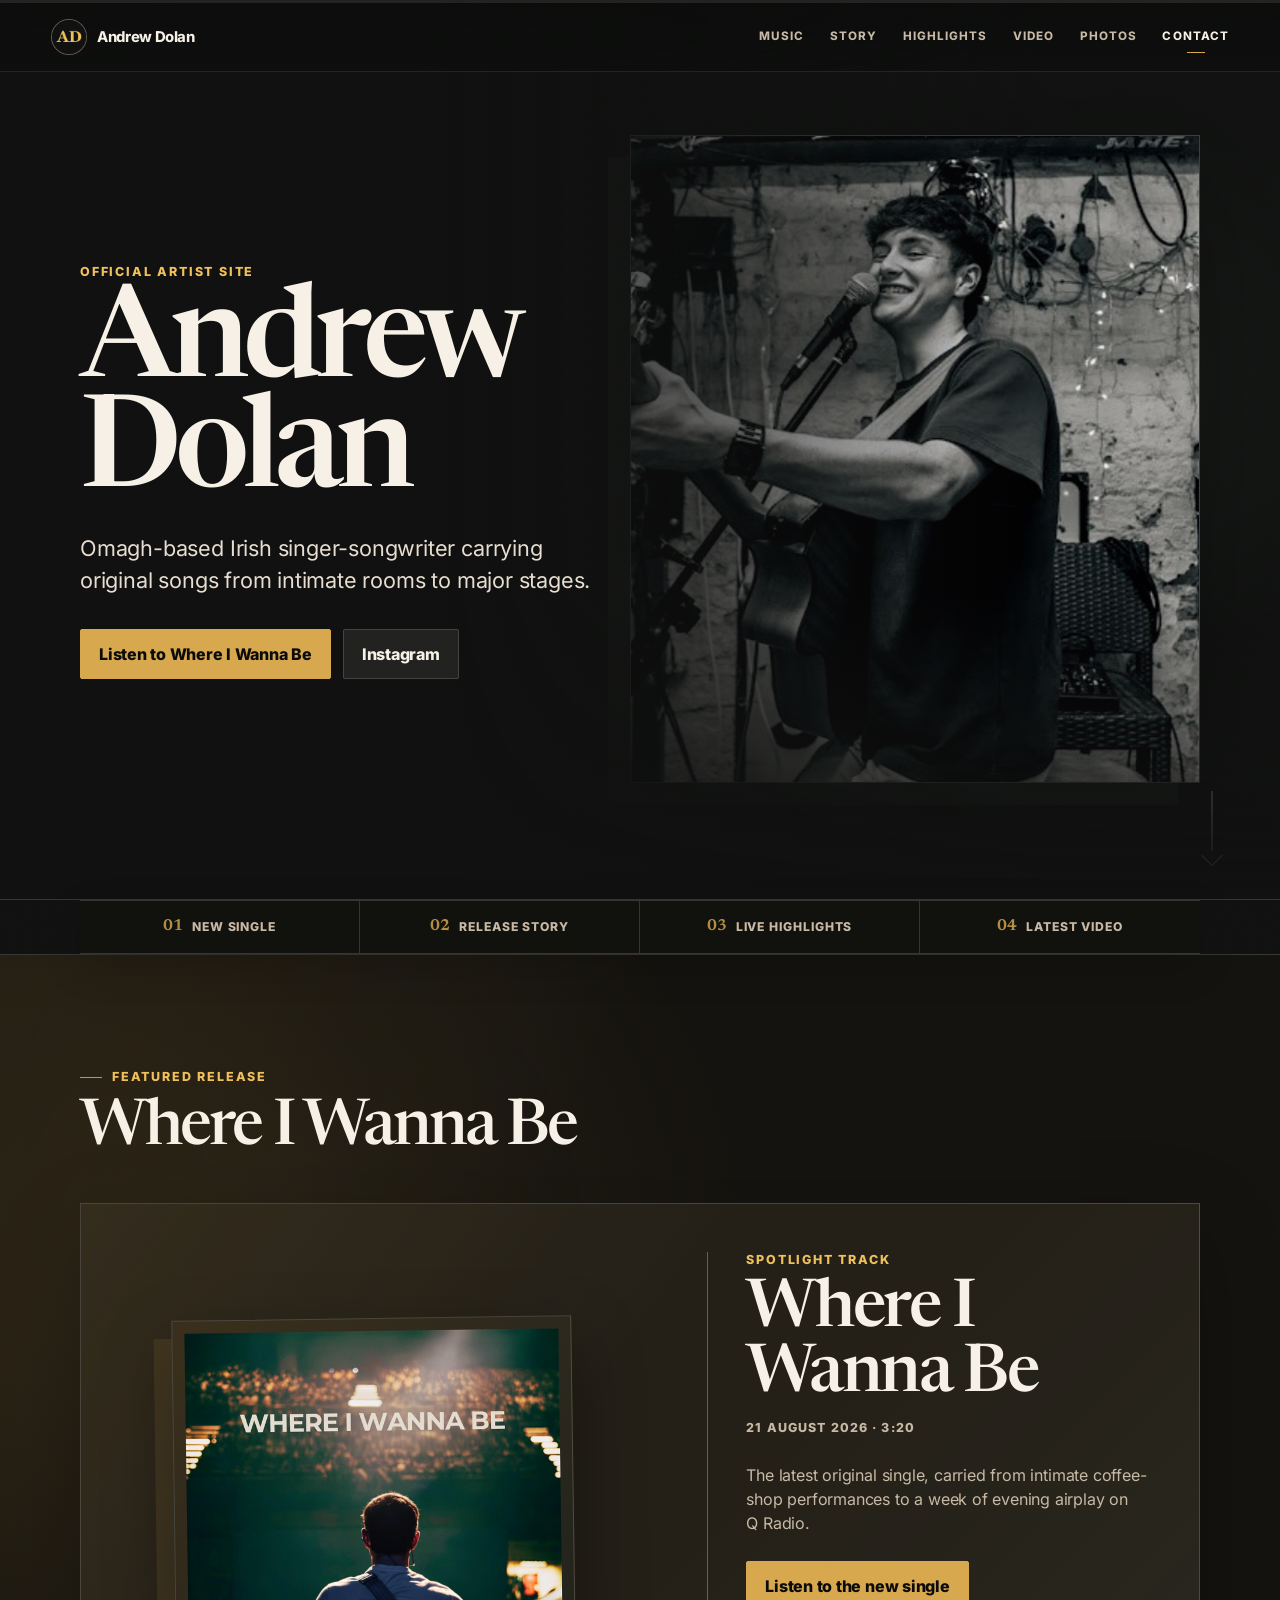
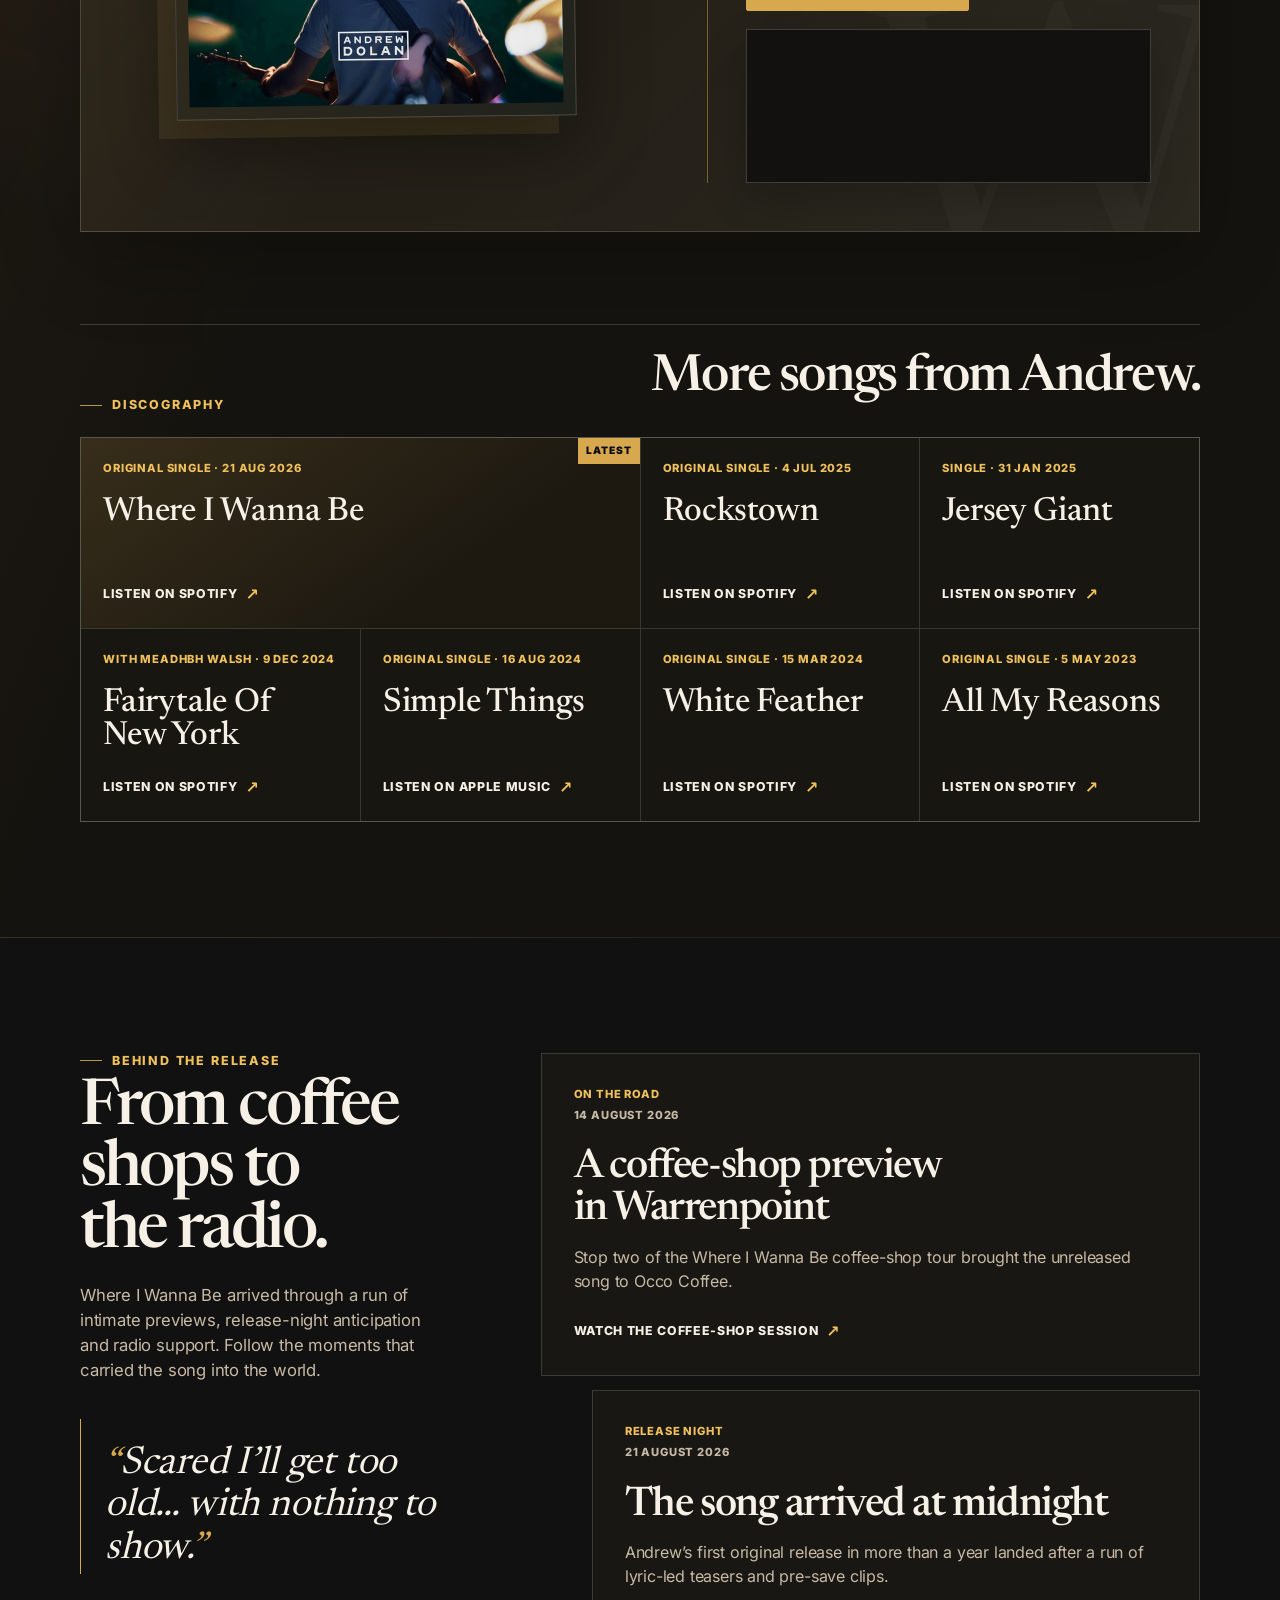
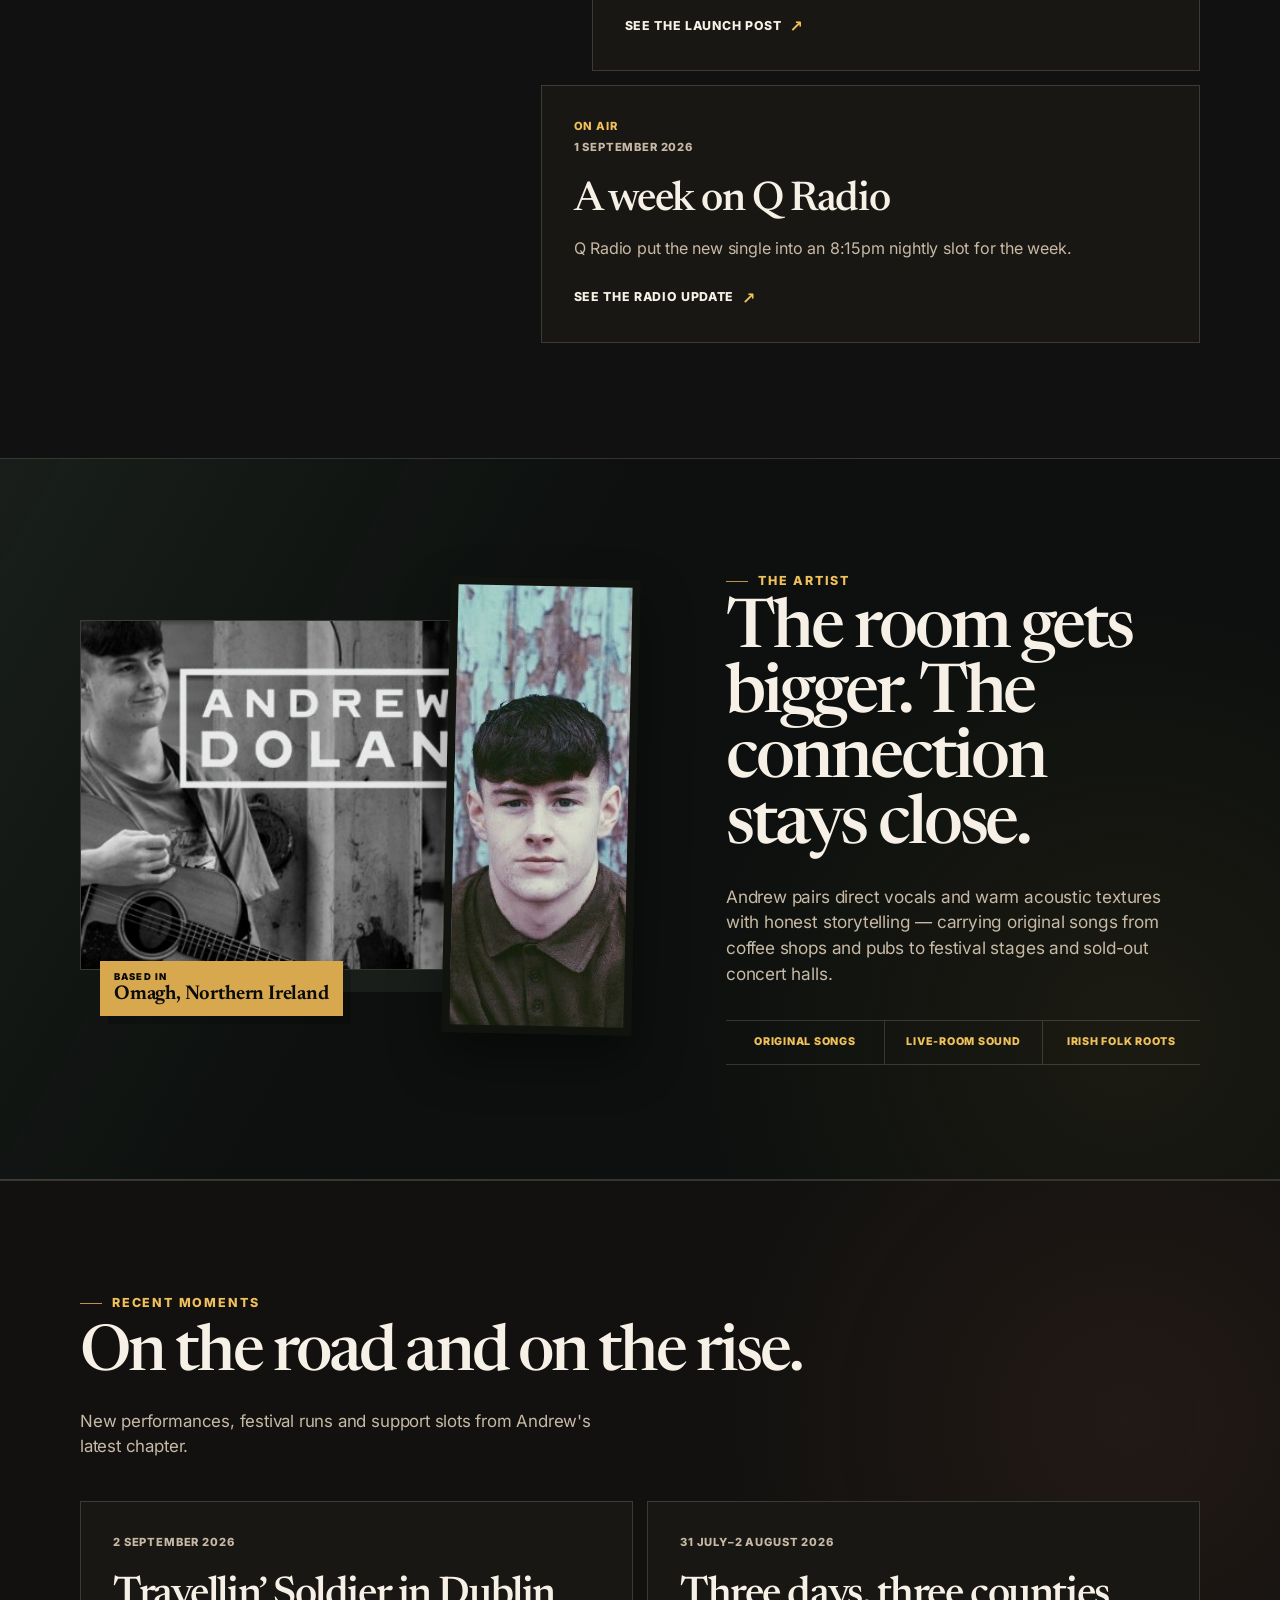
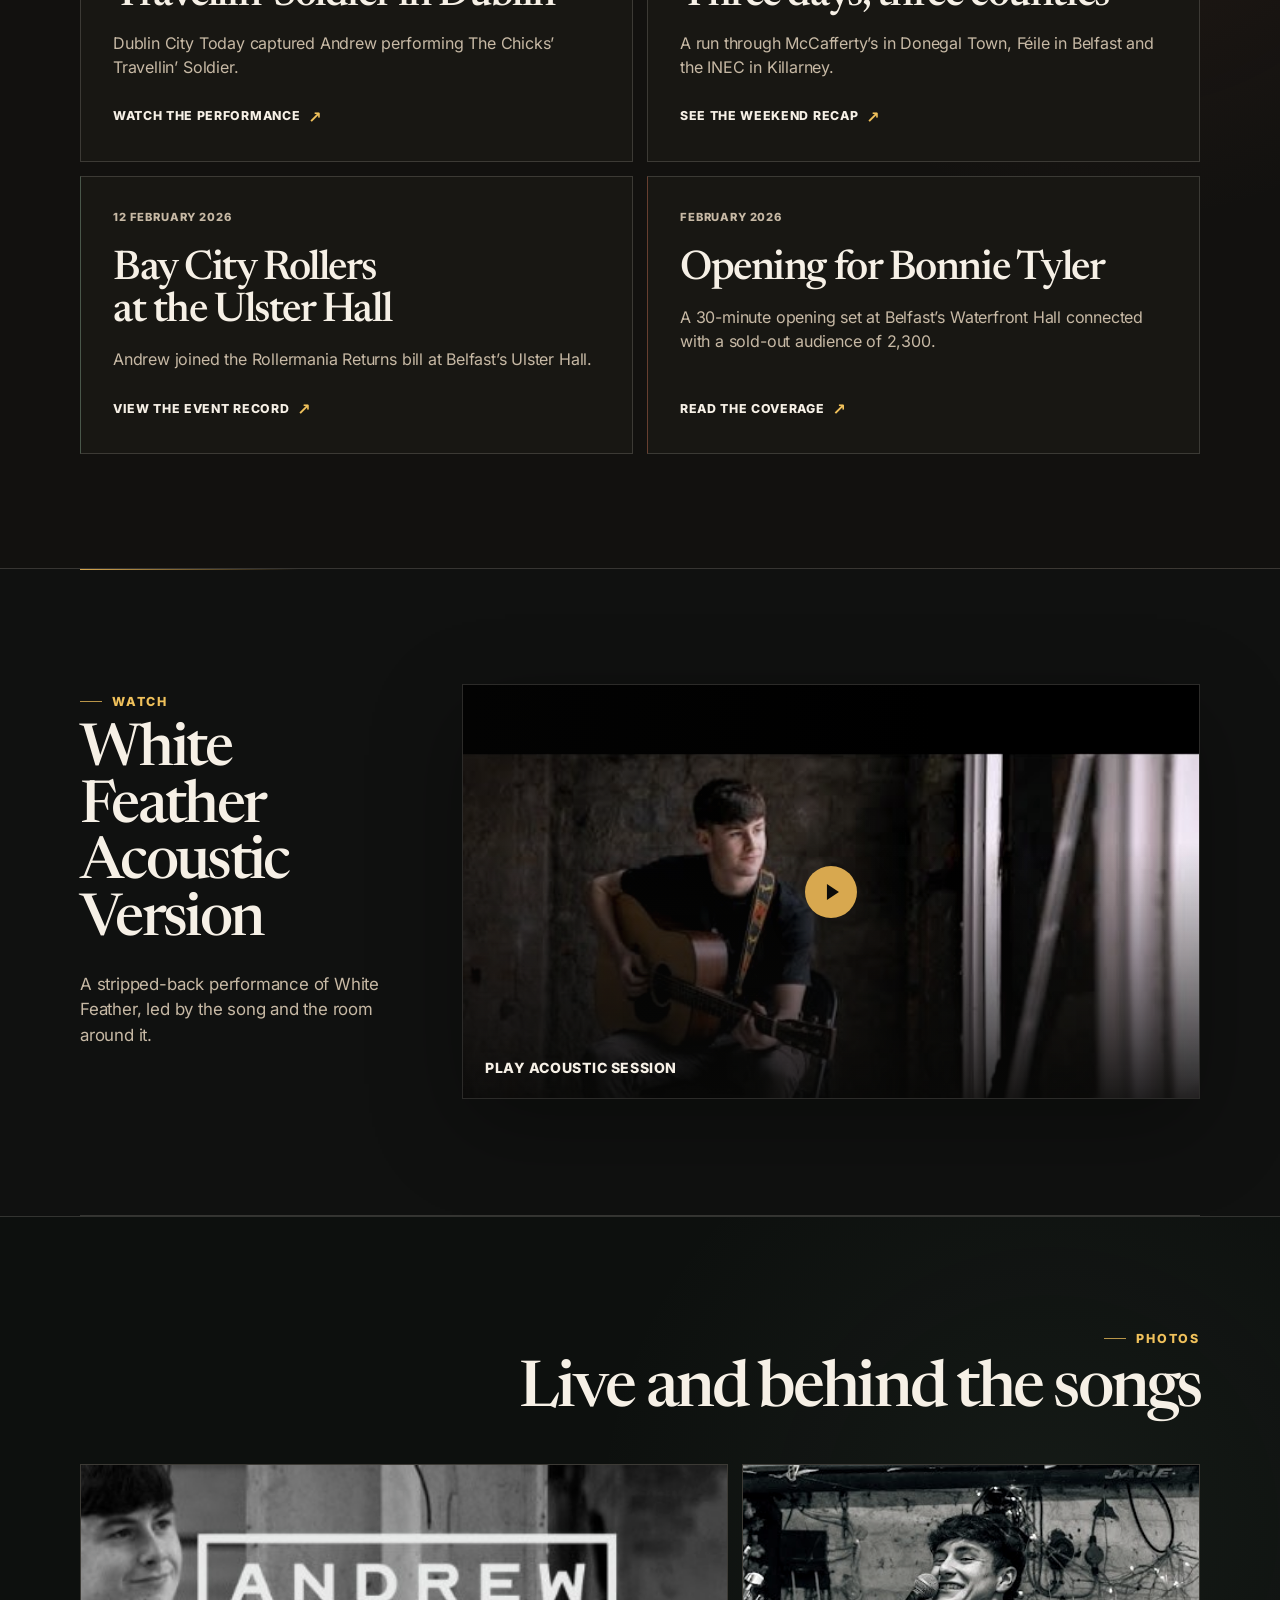
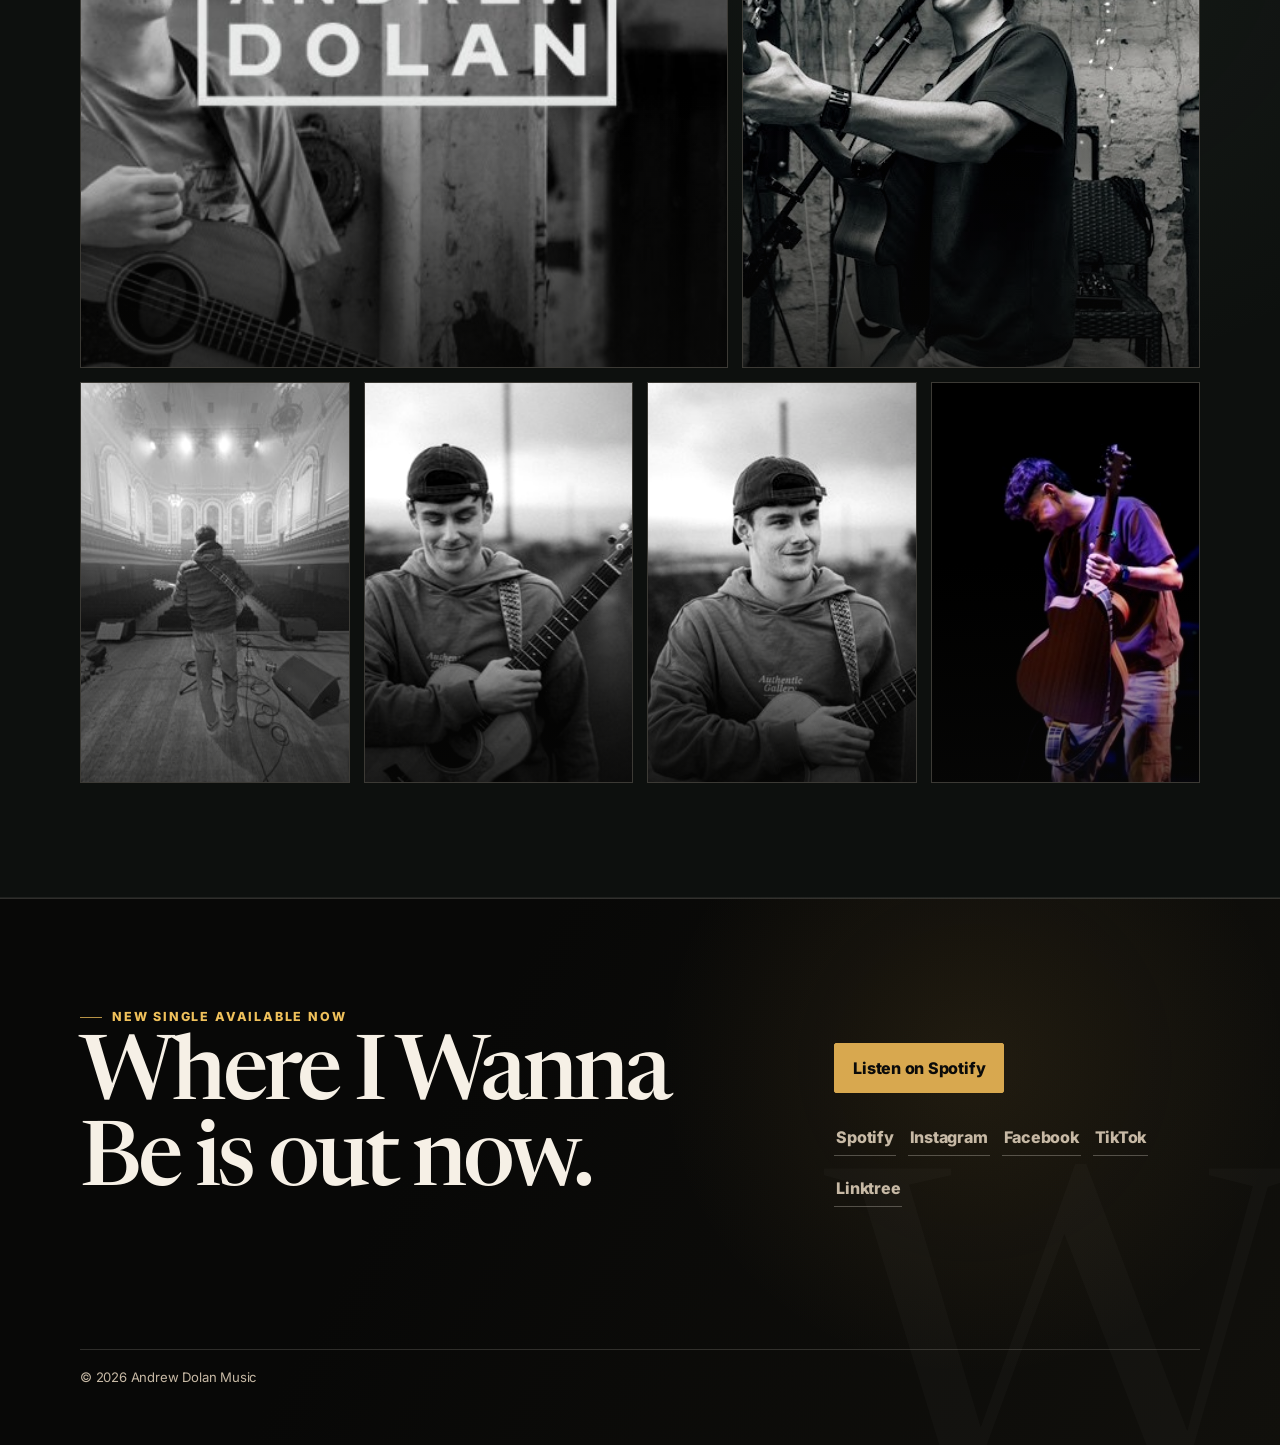
==== commit 52a1321d: "Revert "Refine release scroll and artist section" This reverts commit 839366f5ee7a922cc833cf8a96f3cb" ====
--- a/index.html
+++ b/index.html
@@ -84,7 +84,6 @@
         <a href="#video">Video</a>
         <a href="#tour" data-section-link="tour" hidden>Live</a>
         <a href="#gallery">Photos</a>
-        <a href="#press">Press</a>
         <a href="#contact">Contact</a>
       </nav>
     </header>
@@ -118,15 +117,6 @@
           Latest video
         </a>
       </nav>
-
-      <section class="intro-section flow-in" aria-label="Artist introduction">
-        <div class="intro-copy">
-          <p class="section-kicker">Music, shows and stories</p>
-          <h2>From Omagh to bigger stages, the songs stay close.</h2>
-          <p>Andrew's music pairs direct vocals and warm acoustic textures with honest storytelling — equally at home in an intimate coffee shop or a sold-out concert hall.</p>
-        </div>
-        <img class="artist-card-image" src="assets/artist-profile.jpg" alt="Andrew Dolan artist profile image" width="381" height="456">
-      </section>
 
       <section class="music-section flow-in" id="music" aria-labelledby="music-title">
         <div class="section-heading">
@@ -163,12 +153,21 @@
         <div class="campaign-grid" data-release-campaign></div>
       </section>
 
-      <section class="performance-bridge flow-in" aria-label="Live performance">
-        <img src="assets/gallery-band-wide.jpg" alt="Andrew Dolan pictured with his guitar" width="593" height="315">
-        <div>
-          <p class="section-kicker">From record to room</p>
-          <h2>The songs carry from the recording into the performance.</h2>
-          <p>Live footage and acoustic takes keep the focus on the voice, the guitar and the connection with the audience.</p>
+      <section class="artist-section flow-in" aria-labelledby="artist-title">
+        <div class="artist-collage">
+          <img class="artist-live-image" src="assets/gallery-band-wide.jpg" alt="Andrew Dolan pictured with his guitar" width="593" height="315" loading="lazy">
+          <img class="artist-portrait-image" src="assets/artist-profile.jpg" alt="Portrait of Andrew Dolan" width="381" height="456" loading="lazy">
+          <p class="artist-location"><span>Based in</span>Omagh, Northern Ireland</p>
+        </div>
+        <div class="artist-copy">
+          <p class="section-kicker">The artist</p>
+          <h2 id="artist-title">The room gets bigger. The connection stays close.</h2>
+          <p>Andrew pairs direct vocals and warm acoustic textures with honest storytelling — carrying original songs from coffee shops and pubs to festival stages and sold-out concert halls.</p>
+          <ul class="artist-notes" aria-label="Andrew Dolan's musical focus">
+            <li>Original songs</li>
+            <li>Live-room sound</li>
+            <li>Irish folk roots</li>
+          </ul>
         </div>
       </section>
 
@@ -216,46 +215,18 @@
         <div class="gallery-grid" data-gallery></div>
       </section>
 
-      <section class="press-section flow-in" id="press" aria-labelledby="press-title">
-        <div class="section-heading">
-          <p class="section-kicker">Press kit</p>
-          <h2 id="press-title">For venues, promoters and media.</h2>
-        </div>
-        <div class="press-layout">
-          <img data-press-photo src="assets/artist-profile.jpg" alt="Andrew Dolan press photo" width="381" height="456">
-          <div class="press-copy">
-            <p data-press-bio></p>
-            <dl class="press-facts">
-              <div>
-                <dt>Artist</dt>
-                <dd data-press-artist></dd>
-              </div>
-              <div>
-                <dt>Based in</dt>
-                <dd data-press-location></dd>
-              </div>
-              <div>
-                <dt>Featured release</dt>
-                <dd data-press-release></dd>
-              </div>
-              <div>
-                <dt>Recent highlight</dt>
-                <dd data-press-highlight></dd>
-              </div>
-            </dl>
-            <div class="press-links" data-press-links></div>
-          </div>
-        </div>
-      </section>
     </main>
 
     <footer class="site-footer" id="contact">
-      <div>
-        <p class="section-kicker">Andrew Dolan Music</p>
-        <h2>Listen, watch, follow.</h2>
-        <p class="footer-meta">© 2026 Andrew Dolan Music</p>
+      <div class="footer-heading">
+        <p class="section-kicker">New single available now</p>
+        <h2>Where I Wanna Be is out now.</h2>
       </div>
-      <div class="footer-links" data-footer-links></div>
+      <div class="footer-action-group">
+        <a class="button primary" data-footer-track target="_blank" rel="noopener noreferrer">Listen on Spotify</a>
+        <div class="footer-links" data-footer-links></div>
+      </div>
+      <p class="footer-meta">© 2026 Andrew Dolan Music</p>
     </footer>
 
     <script src="site-data.js" defer></script>
--- a/styles.css
+++ b/styles.css
@@ -602,9 +602,11 @@
   border-radius: 0;
   box-shadow: 0 14px 38px rgba(0, 0, 0, 0.16);
   backdrop-filter: blur(18px) saturate(115%);
+  counter-reset: chapter;
 }
 
 .chapter-strip a {
+  counter-increment: chapter;
   display: flex;
   align-items: center;
   justify-content: center;
@@ -632,12 +634,14 @@
 }
 
 .chapter-strip a::before {
-  content: "";
-  flex: 0 0 12px;
-  width: 12px;
-  height: 1px;
-  background: var(--accent);
-  opacity: 0.72;
+  content: "0" counter(chapter);
+  flex: 0 0 auto;
+  color: var(--accent);
+  font-family: var(--display-font);
+  font-size: 1rem;
+  font-weight: 650;
+  letter-spacing: 0;
+  opacity: 0.82;
 }
 
 .chapter-strip a:hover,
@@ -649,7 +653,7 @@
 }
 
 .chapter-strip a.is-active::before {
-  width: 20px;
+  color: var(--accent-strong);
   opacity: 1;
 }
 
@@ -666,50 +670,6 @@
   transform: translateY(0);
 }
 
-.intro-section {
-  display: grid;
-  grid-template-columns: minmax(0, 1fr) 280px;
-  gap: clamp(28px, 6vw, 84px);
-  align-items: center;
-  position: relative;
-}
-
-.intro-copy {
-  max-width: 720px;
-  padding: clamp(12px, 3vw, 38px) 0;
-}
-
-.intro-section::before {
-  content: "";
-  position: absolute;
-  left: 0;
-  bottom: 26px;
-  width: min(42vw, 420px);
-  height: 1px;
-  background: linear-gradient(90deg, var(--accent), transparent);
-}
-
-.intro-copy p:last-child {
-  max-width: 620px;
-  color: var(--muted);
-  font-size: 1.08rem;
-}
-
-.artist-card-image {
-  width: 100%;
-  aspect-ratio: 4 / 5;
-  object-fit: cover;
-  border: 1px solid var(--line);
-  box-shadow: -22px 22px 0 rgba(127, 157, 134, 0.16);
-  transform: translateY(28px) rotate(0.6deg);
-  transition: filter 500ms var(--ease-soft), transform 700ms var(--ease-out);
-}
-
-.intro-section:hover .artist-card-image {
-  filter: saturate(1.04);
-  transform: translateY(24px) rotate(0deg);
-}
-
 .section-heading {
   position: relative;
   display: grid;
@@ -722,15 +682,13 @@
 }
 
 .music-section,
-.gallery-section,
-.press-section {
+.gallery-section {
   position: relative;
   isolation: isolate;
 }
 
 .music-section::before,
-.gallery-section::before,
-.press-section::before {
+.gallery-section::before {
   content: "";
   position: absolute;
   top: 0;
@@ -764,12 +722,6 @@
 
 .gallery-section .section-kicker {
   justify-content: flex-end;
-}
-
-.press-section::before {
-  background:
-    radial-gradient(circle at 12% 76%, rgba(175, 101, 76, 0.065), transparent 30%),
-    #0f100f;
 }
 
 .release-panel {
@@ -1083,13 +1035,124 @@
   color: var(--muted);
 }
 
-.performance-bridge {
-  display: grid;
-  grid-template-columns: minmax(0, 1.08fr) minmax(0, 0.92fr);
-  gap: clamp(28px, 6vw, 82px);
+.artist-section {
+  position: relative;
+  isolation: isolate;
+  display: grid;
+  grid-template-columns: minmax(0, 1.08fr) minmax(300px, 0.92fr);
+  gap: clamp(44px, 7vw, 94px);
   align-items: center;
+}
+
+.artist-section::before {
+  content: "";
+  position: absolute;
+  top: 0;
+  bottom: 0;
+  left: 50%;
+  z-index: -1;
+  width: 100vw;
+  transform: translateX(-50%);
+  background:
+    linear-gradient(120deg, rgba(127, 157, 134, 0.1), transparent 38%),
+    radial-gradient(circle at 88% 80%, rgba(216, 168, 79, 0.07), transparent 34%),
+    #0d100e;
   border-top: 1px solid var(--line);
   border-bottom: 1px solid var(--line);
+}
+
+.artist-collage {
+  position: relative;
+  min-height: 470px;
+  padding: 36px 72px 78px 0;
+}
+
+.artist-live-image {
+  width: 100%;
+  min-height: 350px;
+  aspect-ratio: 16 / 10;
+  object-fit: cover;
+  border: 1px solid var(--line);
+  box-shadow: 20px 22px 0 rgba(127, 157, 134, 0.1);
+  filter: contrast(1.04);
+}
+
+.artist-portrait-image {
+  position: absolute;
+  right: 0;
+  bottom: 20px;
+  width: min(38%, 190px);
+  aspect-ratio: 4 / 5;
+  object-fit: cover;
+  border: 8px solid #11130f;
+  box-shadow: 0 24px 52px rgba(0, 0, 0, 0.4);
+  transform: rotate(1.2deg);
+  transition: transform 500ms var(--ease-out);
+}
+
+.artist-section:hover .artist-portrait-image {
+  transform: translateY(-4px) rotate(0deg);
+}
+
+.artist-location {
+  position: absolute;
+  left: 20px;
+  bottom: 38px;
+  display: grid;
+  gap: 2px;
+  margin: 0;
+  padding: 11px 14px;
+  background: var(--accent);
+  color: var(--ink);
+  font-family: var(--display-font);
+  font-size: 1.25rem;
+  font-weight: 650;
+  line-height: 1.05;
+  box-shadow: 8px 8px 0 rgba(0, 0, 0, 0.18);
+}
+
+.artist-location span {
+  font-family: "Inter", ui-sans-serif, system-ui, sans-serif;
+  font-size: 0.59rem;
+  font-weight: 900;
+  letter-spacing: 0.12em;
+  text-transform: uppercase;
+}
+
+.artist-copy h2 {
+  max-width: 590px;
+  font-size: clamp(3rem, 5.3vw, 5rem);
+}
+
+.artist-copy > p:not(.section-kicker) {
+  max-width: 590px;
+  margin: 24px 0 0;
+  color: var(--muted);
+  font-size: 1.07rem;
+}
+
+.artist-notes {
+  display: grid;
+  grid-template-columns: repeat(3, minmax(0, 1fr));
+  margin: 34px 0 0;
+  padding: 0;
+  border-top: 1px solid var(--line);
+  border-bottom: 1px solid var(--line);
+  list-style: none;
+}
+
+.artist-notes li {
+  padding: 13px 10px;
+  color: var(--accent-strong);
+  font-size: 0.67rem;
+  font-weight: 850;
+  letter-spacing: 0.07em;
+  text-align: center;
+  text-transform: uppercase;
+}
+
+.artist-notes li + li {
+  border-left: 1px solid var(--line);
 }
 
 .highlights-section {
@@ -1125,15 +1188,6 @@
   border-left-color: rgba(175, 101, 76, 0.52);
 }
 
-.performance-bridge img {
-  width: 100%;
-  aspect-ratio: 4 / 3;
-  object-fit: cover;
-  box-shadow: 18px 18px 0 rgba(175, 101, 76, 0.11);
-  transform: translateX(-20px);
-}
-
-.performance-bridge p:last-child,
 .section-copy {
   max-width: 620px;
   margin: 18px 0 0;
@@ -1484,100 +1538,66 @@
   transform: translateY(-4px);
 }
 
-.press-section {
+.site-footer {
+  position: relative;
+  display: grid;
+  grid-template-columns: minmax(0, 1fr) minmax(320px, 0.55fr);
+  gap: clamp(34px, 7vw, 96px);
+  align-items: end;
+  overflow: hidden;
+  padding-top: clamp(64px, 9vw, 110px);
+  padding-right: max(clamp(18px, 4vw, 52px), calc((100vw - var(--max)) / 2));
+  padding-bottom: clamp(36px, 5vw, 58px);
+  padding-left: max(clamp(18px, 4vw, 52px), calc((100vw - var(--max)) / 2));
+  background:
+    radial-gradient(circle at 76% 30%, rgba(216, 168, 79, 0.1), transparent 30%),
+    linear-gradient(120deg, #080807 35%, #11100c);
   border-top: 1px solid var(--line);
 }
 
-.press-layout {
-  display: grid;
-  grid-template-columns: minmax(230px, 0.72fr) minmax(0, 1.28fr);
-  gap: clamp(28px, 6vw, 78px);
-  align-items: center;
-}
-
-.press-layout img {
-  width: 100%;
-  aspect-ratio: 4 / 5;
-  object-fit: cover;
-  border: 1px solid var(--line);
-  box-shadow: -18px 18px 0 rgba(175, 101, 76, 0.16);
-  transform: translateY(18px) rotate(-0.45deg);
-}
-
-.press-copy > p {
-  max-width: 680px;
-  margin: 0 0 28px;
+.site-footer::after {
+  content: "W";
+  position: absolute;
+  right: -0.04em;
+  bottom: -0.38em;
+  z-index: 0;
+  color: rgba(246, 240, 230, 0.025);
+  font-family: var(--display-font);
+  font-size: clamp(18rem, 36vw, 34rem);
+  line-height: 1;
+  pointer-events: none;
+}
+
+.footer-heading,
+.footer-action-group,
+.footer-meta {
+  position: relative;
+  z-index: 1;
+}
+
+.site-footer h2 {
+  max-width: 720px;
+  font-size: clamp(3.2rem, 7vw, 6.8rem);
+}
+
+.footer-meta {
+  grid-column: 1 / -1;
+  margin: clamp(26px, 5vw, 52px) 0 0;
+  padding-top: 18px;
   color: var(--muted);
-  font-size: 1.08rem;
-}
-
-.press-facts {
-  display: grid;
-  gap: 1px;
-  max-width: 680px;
-  margin: 0 0 28px;
-  background: var(--line);
-  border: 1px solid var(--line);
-}
-
-.press-facts div {
-  display: grid;
-  grid-template-columns: 150px minmax(0, 1fr);
-  gap: 18px;
-  padding: 14px 16px;
-  background: var(--bg-soft);
-}
-
-.press-facts dt,
-.press-facts dd {
-  margin: 0;
-}
-
-.press-facts dt {
-  color: var(--accent-strong);
-  font-size: 0.78rem;
-  font-weight: 800;
-  text-transform: uppercase;
-}
-
-.press-facts dd {
-  color: var(--text);
-  font-weight: 700;
-}
-
-.press-links {
+  border-top: 1px solid var(--line);
+  font-size: 0.82rem;
+}
+
+.footer-action-group {
+  display: grid;
+  gap: 24px;
+  justify-items: start;
+}
+
+.footer-links {
   display: flex;
   flex-wrap: wrap;
-  gap: 12px;
-}
-
-.site-footer {
-  display: flex;
-  justify-content: space-between;
-  gap: 28px;
-  align-items: end;
-  padding-top: clamp(42px, 7vw, 76px);
-  padding-right: max(clamp(18px, 4vw, 52px), calc((100vw - var(--max)) / 2));
-  padding-bottom: clamp(42px, 7vw, 76px);
-  padding-left: max(clamp(18px, 4vw, 52px), calc((100vw - var(--max)) / 2));
-  background: #080807;
-  border-top: 1px solid var(--line);
-}
-
-.site-footer h2 {
-  max-width: 720px;
-  font-size: clamp(3rem, 7vw, 6.4rem);
-}
-
-.footer-meta {
-  margin: 18px 0 0;
-  color: var(--muted);
-  font-size: 0.82rem;
-}
-
-.footer-links {
-  flex-wrap: wrap;
-  justify-content: flex-end;
   gap: 12px;
 }
 
@@ -1756,12 +1776,10 @@
     display: none;
   }
 
-  .intro-section,
   .release-panel,
   .release-story-section,
-  .performance-bridge,
+  .artist-section,
   .video-layout,
-  .press-layout,
   .site-footer,
   .error-layout {
     grid-template-columns: 1fr;
@@ -1794,9 +1812,9 @@
     border-left: 0;
   }
 
-  .performance-bridge img,
-  .press-layout img {
-    transform: none;
+  .artist-collage {
+    min-height: 440px;
+    max-width: 720px;
   }
 
   .tour-item {
@@ -1964,6 +1982,37 @@
     width: min(100%, 280px);
   }
 
+  .artist-collage {
+    min-height: 360px;
+    padding: 0 46px 72px 0;
+  }
+
+  .artist-live-image {
+    min-height: 260px;
+  }
+
+  .artist-portrait-image {
+    bottom: 12px;
+    width: min(36%, 132px);
+    border-width: 5px;
+  }
+
+  .artist-location {
+    bottom: 28px;
+    left: 10px;
+    max-width: 190px;
+    font-size: 1.05rem;
+  }
+
+  .artist-notes {
+    grid-template-columns: 1fr;
+  }
+
+  .artist-notes li + li {
+    border-top: 1px solid var(--line);
+    border-left: 0;
+  }
+
   .discography-heading {
     display: grid;
     align-items: start;
@@ -2045,10 +2094,6 @@
     width: auto;
   }
 
-  .press-facts div {
-    grid-template-columns: 1fr;
-    gap: 5px;
-  }
 }
 
 @media (prefers-reduced-motion: reduce) {
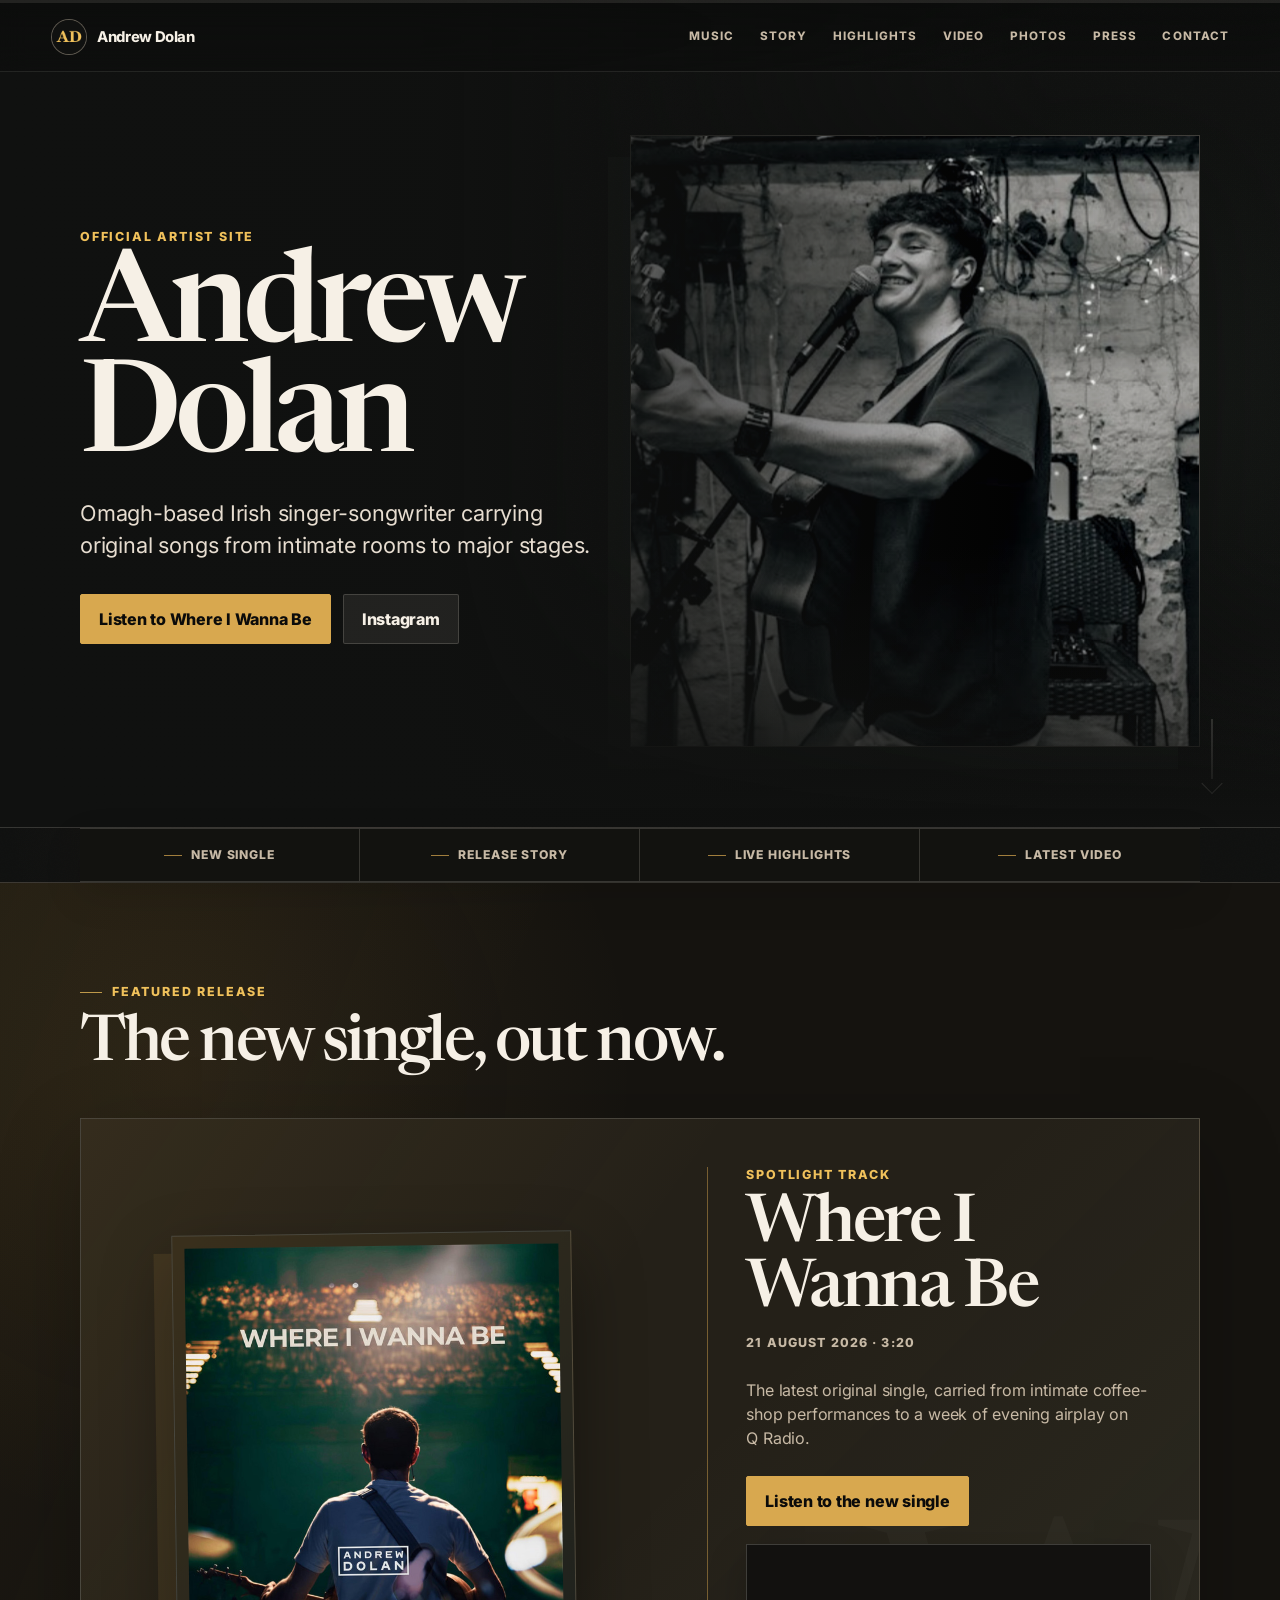
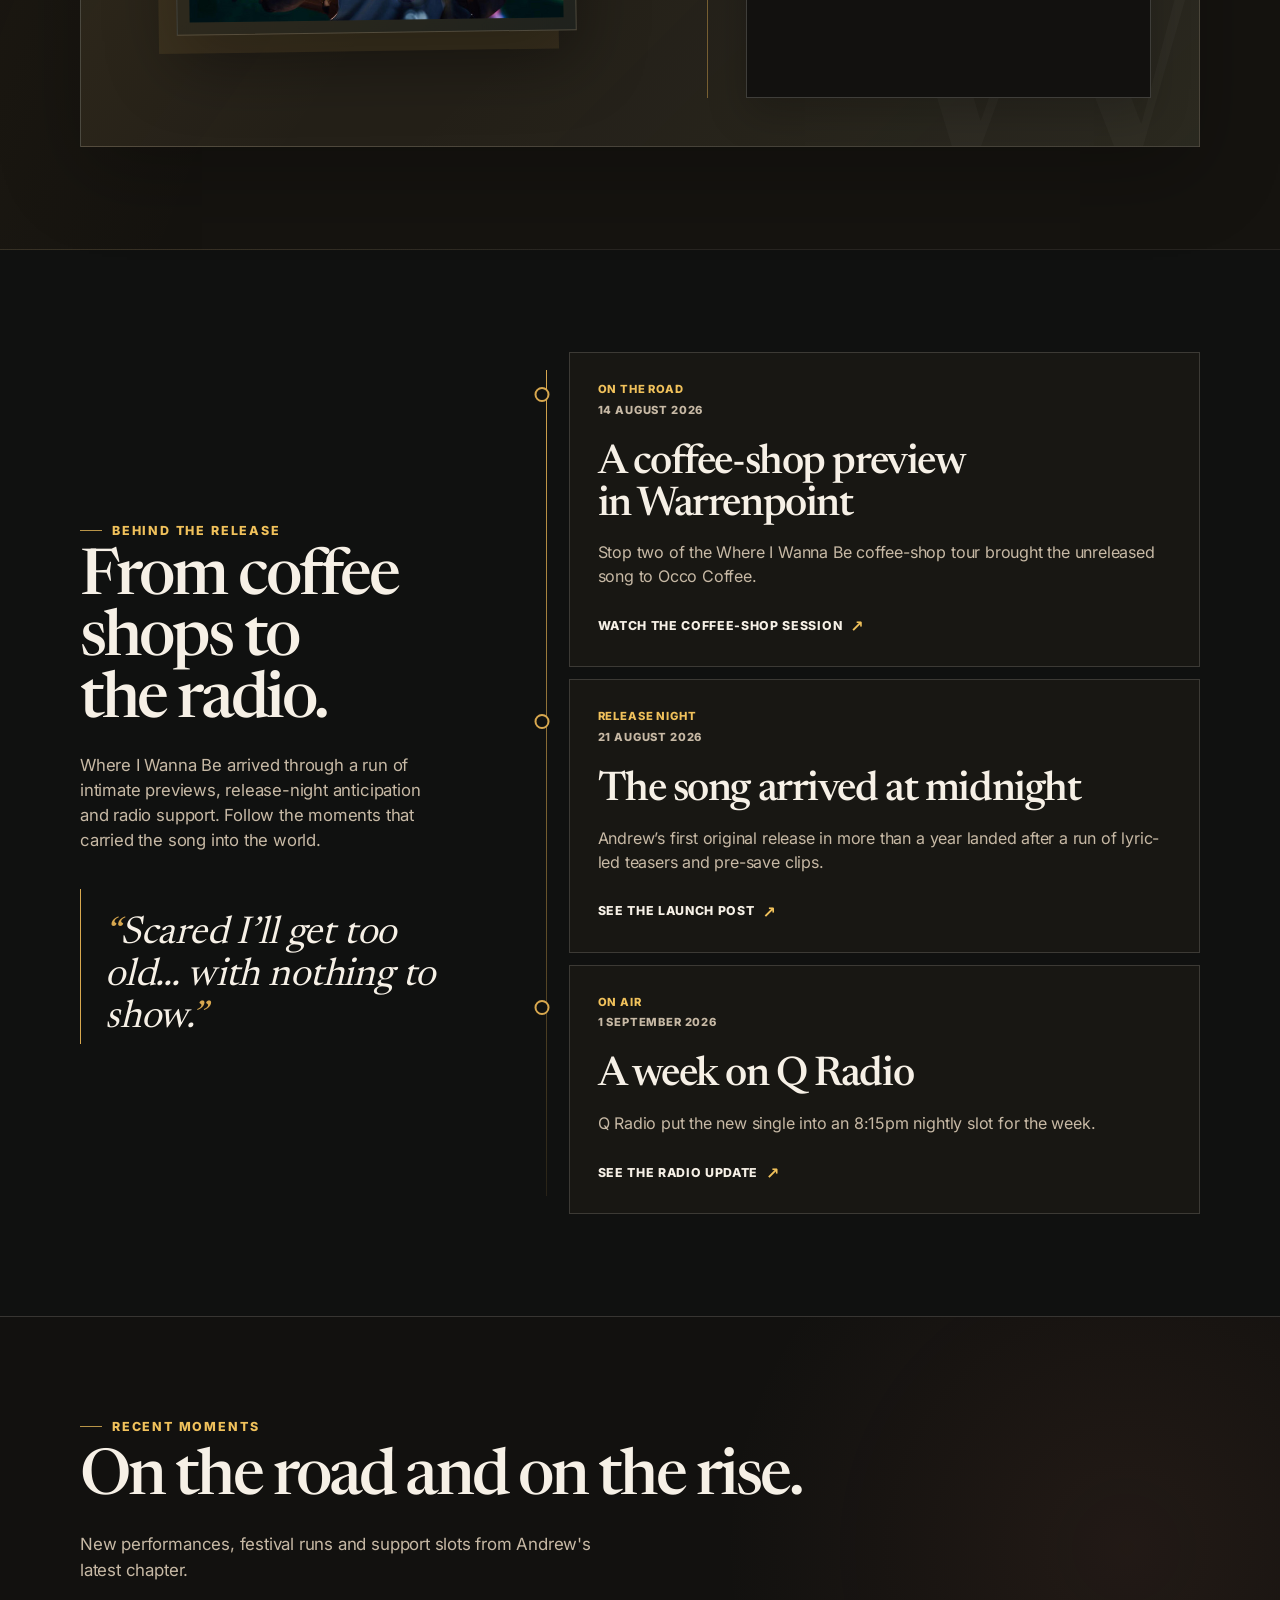
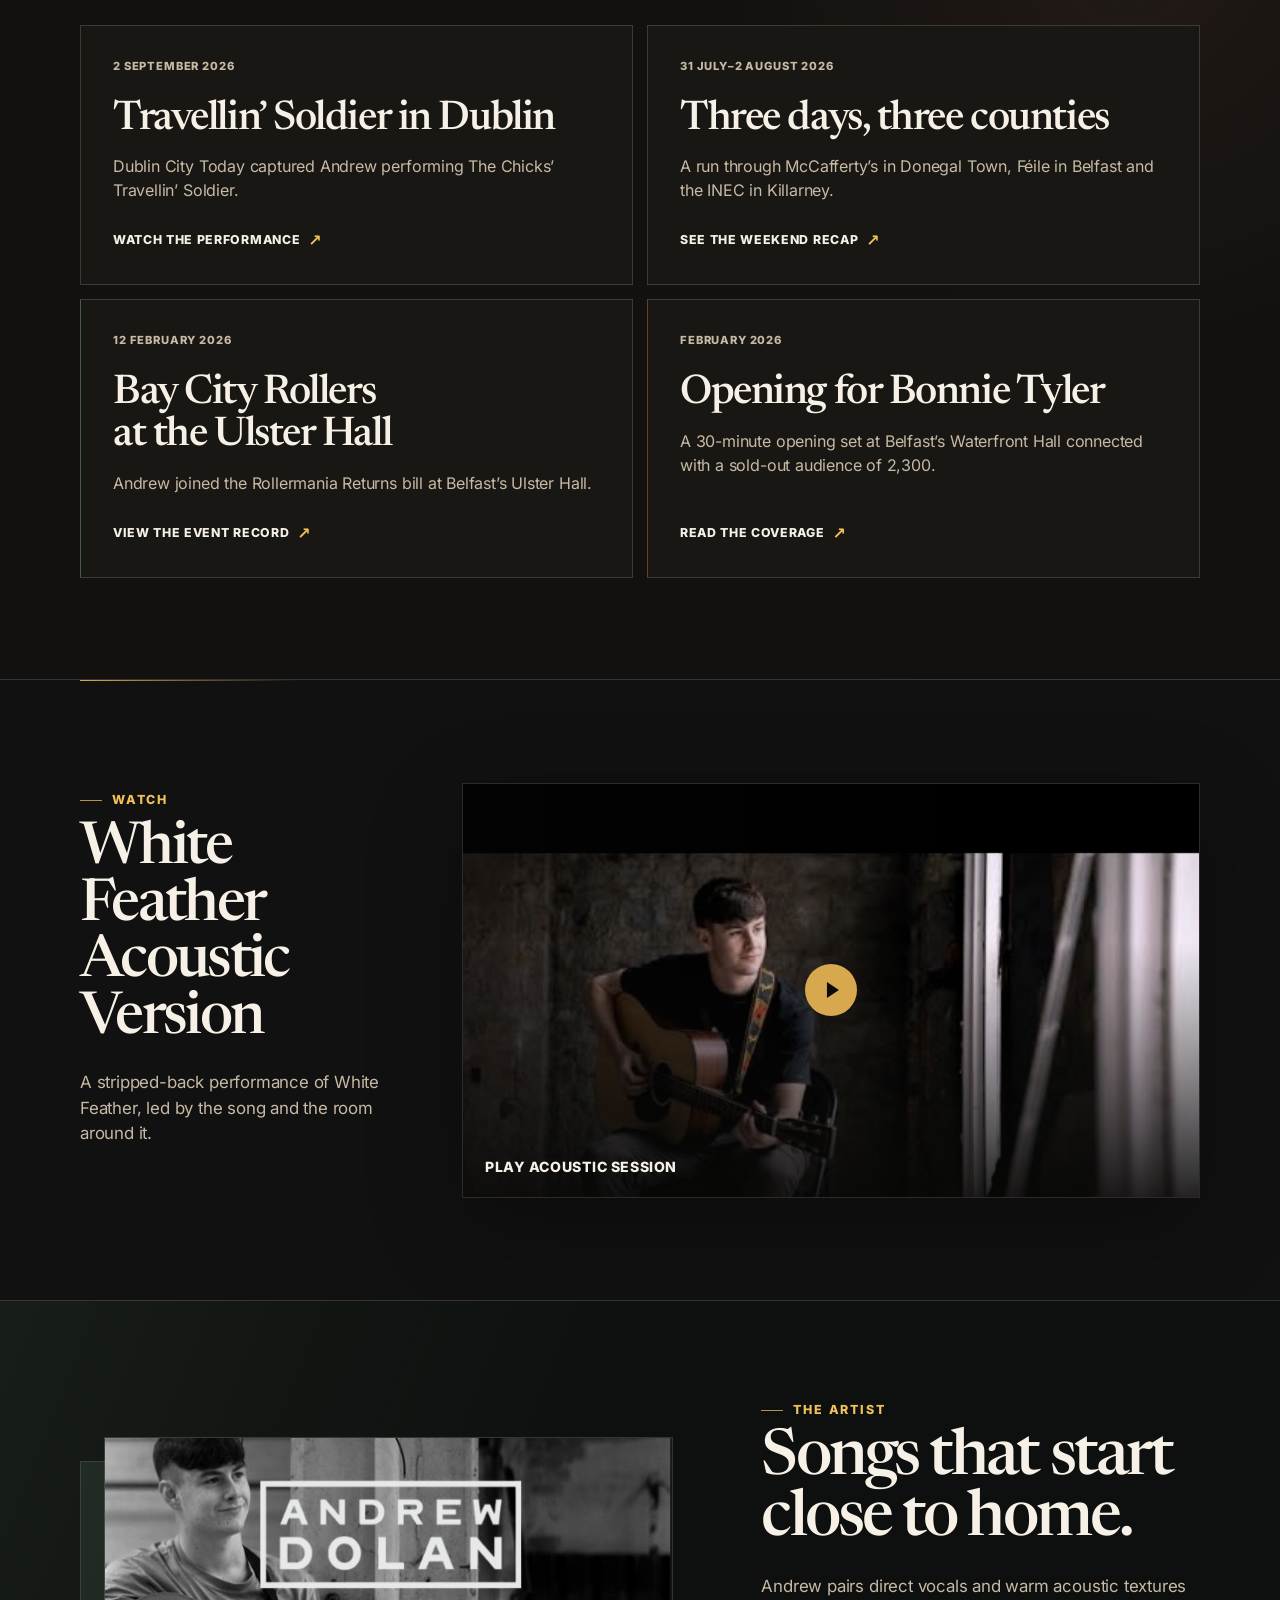
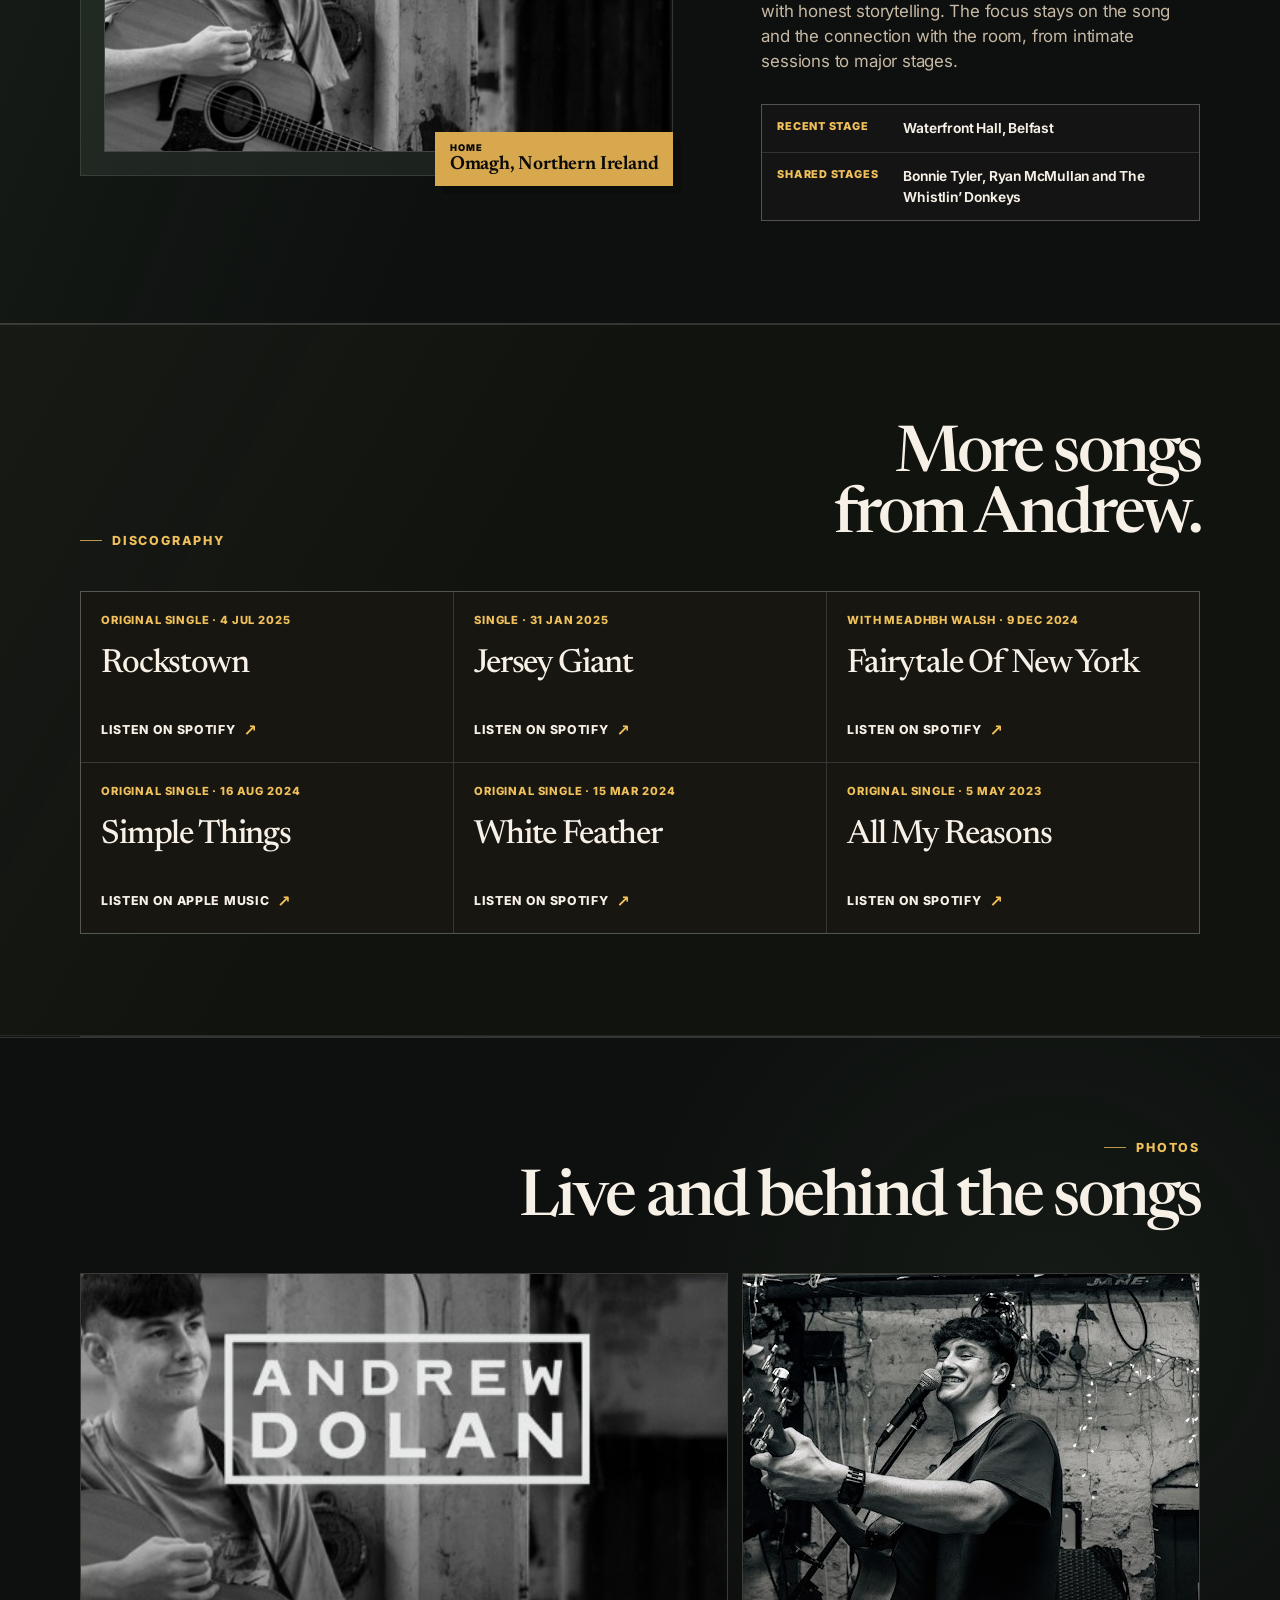
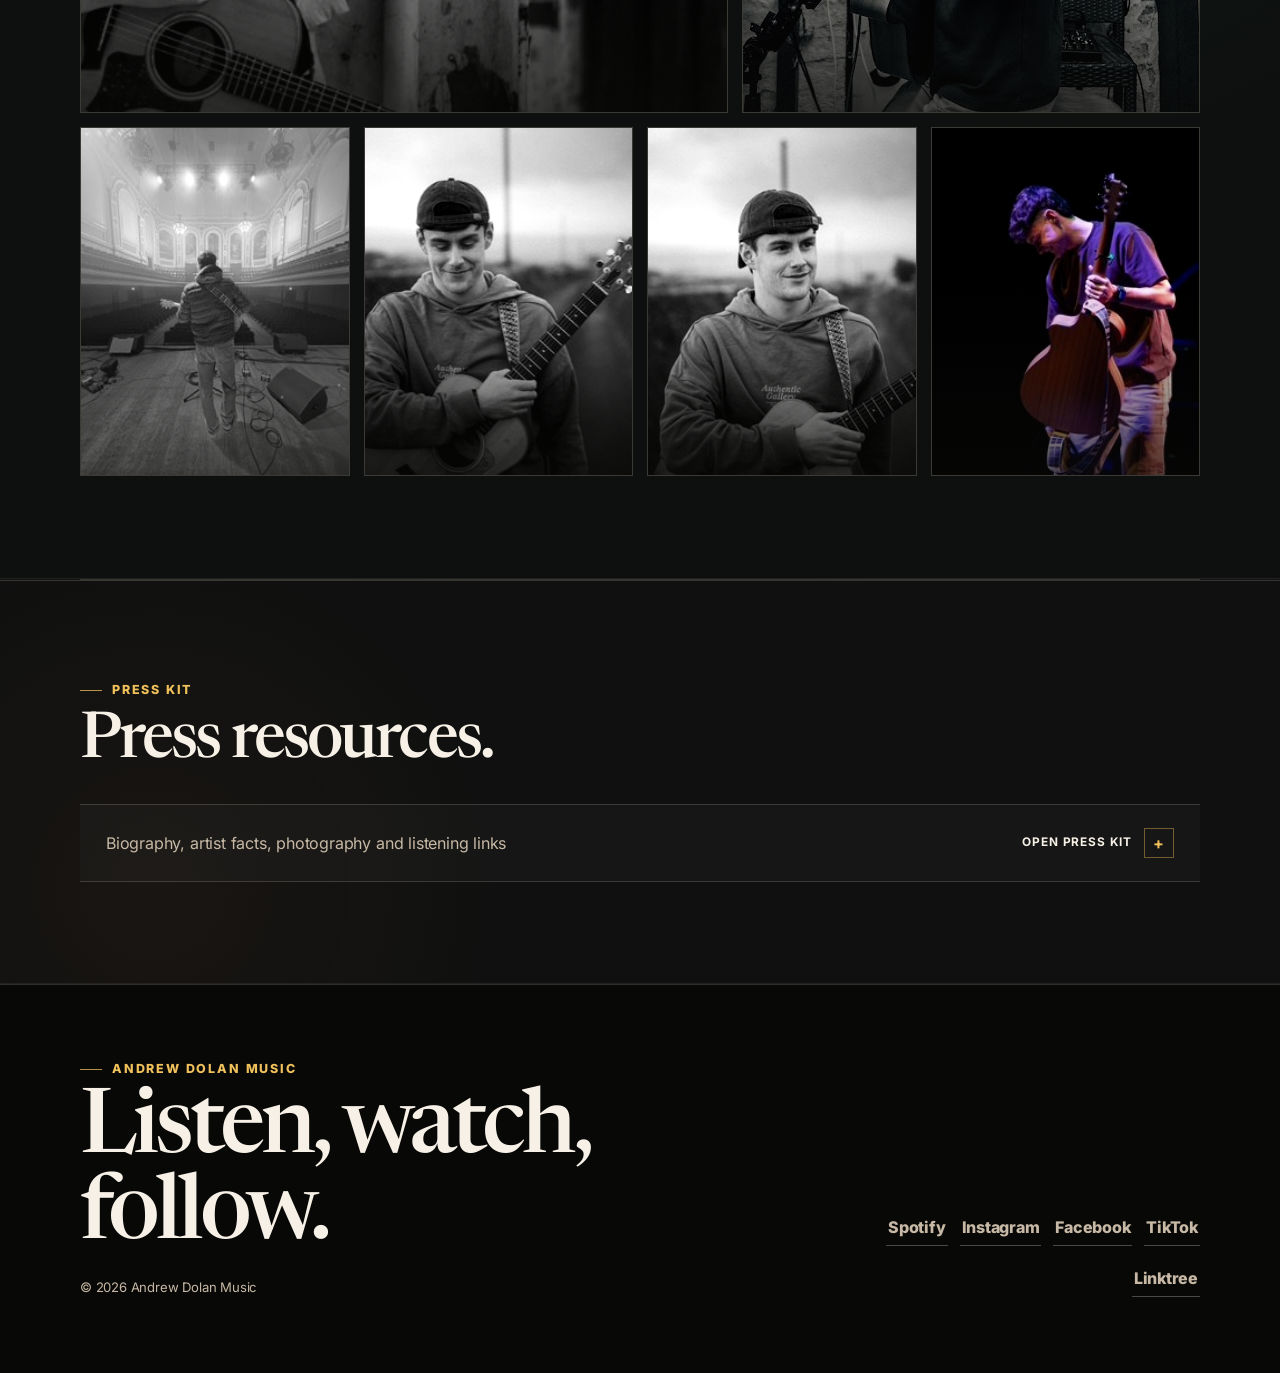
==== commit d34be5e1: "Improve site flow and scrolling" ====
--- a/index.html
+++ b/index.html
@@ -84,6 +84,7 @@
         <a href="#video">Video</a>
         <a href="#tour" data-section-link="tour" hidden>Live</a>
         <a href="#gallery">Photos</a>
+        <a href="#press">Press</a>
         <a href="#contact">Contact</a>
       </nav>
     </header>
@@ -121,7 +122,7 @@
       <section class="music-section flow-in" id="music" aria-labelledby="music-title">
         <div class="section-heading">
           <p class="section-kicker">Featured release</p>
-          <h2 id="music-title" data-track-heading></h2>
+          <h2 id="music-title">The new single, out now.</h2>
         </div>
         <article class="release-panel">
           <div class="release-artwork">
@@ -136,11 +137,6 @@
             <div class="spotify-embed" data-spotify-embed></div>
           </div>
         </article>
-        <div class="discography-heading">
-          <p class="section-kicker">Discography</p>
-          <h3>More songs from Andrew.</h3>
-        </div>
-        <div class="discography-grid" data-discography></div>
       </section>
 
       <section class="release-story-section flow-in" id="story" aria-labelledby="story-title">
@@ -153,24 +149,6 @@
         <div class="campaign-grid" data-release-campaign></div>
       </section>
 
-      <section class="artist-section flow-in" aria-labelledby="artist-title">
-        <div class="artist-collage">
-          <img class="artist-live-image" src="assets/gallery-band-wide.jpg" alt="Andrew Dolan pictured with his guitar" width="593" height="315" loading="lazy">
-          <img class="artist-portrait-image" src="assets/artist-profile.jpg" alt="Portrait of Andrew Dolan" width="381" height="456" loading="lazy">
-          <p class="artist-location"><span>Based in</span>Omagh, Northern Ireland</p>
-        </div>
-        <div class="artist-copy">
-          <p class="section-kicker">The artist</p>
-          <h2 id="artist-title">The room gets bigger. The connection stays close.</h2>
-          <p>Andrew pairs direct vocals and warm acoustic textures with honest storytelling — carrying original songs from coffee shops and pubs to festival stages and sold-out concert halls.</p>
-          <ul class="artist-notes" aria-label="Andrew Dolan's musical focus">
-            <li>Original songs</li>
-            <li>Live-room sound</li>
-            <li>Irish folk roots</li>
-          </ul>
-        </div>
-      </section>
-
       <section class="highlights-section flow-in" id="highlights" aria-labelledby="highlights-title">
         <div class="section-heading">
           <p class="section-kicker">Recent moments</p>
@@ -191,6 +169,36 @@
         </div>
       </section>
 
+      <section class="artist-section flow-in" aria-labelledby="artist-title">
+        <div class="artist-visual">
+          <img src="assets/gallery-band-wide.jpg" alt="Andrew Dolan pictured with his guitar" width="593" height="315" loading="lazy">
+          <p class="artist-location"><span>Home</span>Omagh, Northern Ireland</p>
+        </div>
+        <div class="artist-copy">
+          <p class="section-kicker">The artist</p>
+          <h2 id="artist-title">Songs that start close to home.</h2>
+          <p>Andrew pairs direct vocals and warm acoustic textures with honest storytelling. The focus stays on the song and the connection with the room, from intimate sessions to major stages.</p>
+          <dl class="artist-facts">
+            <div>
+              <dt>Recent stage</dt>
+              <dd>Waterfront Hall, Belfast</dd>
+            </div>
+            <div>
+              <dt>Shared stages</dt>
+              <dd>Bonnie Tyler, Ryan McMullan and The Whistlin’ Donkeys</dd>
+            </div>
+          </dl>
+        </div>
+      </section>
+
+      <section class="discography-section flow-in" aria-labelledby="discography-title">
+        <div class="discography-heading">
+          <p class="section-kicker">Discography</p>
+          <h2 id="discography-title">More songs from Andrew.</h2>
+        </div>
+        <div class="discography-grid" data-discography></div>
+      </section>
+
       <section class="conditional-section flow-in" id="tour" data-tour-section hidden>
         <div class="section-heading">
           <p class="section-kicker">Live</p>
@@ -215,18 +223,52 @@
         <div class="gallery-grid" data-gallery></div>
       </section>
 
+      <section class="press-section flow-in" id="press" aria-labelledby="press-title">
+        <div class="section-heading">
+          <p class="section-kicker">Press kit</p>
+          <h2 id="press-title">Press resources.</h2>
+        </div>
+        <details class="press-disclosure">
+          <summary>
+            <span>Biography, artist facts, photography and listening links</span>
+            <strong>Open press kit</strong>
+          </summary>
+          <div class="press-layout">
+            <img data-press-photo src="assets/artist-profile.jpg" alt="Andrew Dolan press photo" width="381" height="456" loading="lazy">
+            <div class="press-copy">
+              <p data-press-bio></p>
+              <dl class="press-facts">
+                <div>
+                  <dt>Artist</dt>
+                  <dd data-press-artist></dd>
+                </div>
+                <div>
+                  <dt>Based in</dt>
+                  <dd data-press-location></dd>
+                </div>
+                <div>
+                  <dt>Featured release</dt>
+                  <dd data-press-release></dd>
+                </div>
+                <div>
+                  <dt>Recent highlight</dt>
+                  <dd data-press-highlight></dd>
+                </div>
+              </dl>
+              <div class="press-links" data-press-links></div>
+            </div>
+          </div>
+        </details>
+      </section>
     </main>
 
     <footer class="site-footer" id="contact">
-      <div class="footer-heading">
-        <p class="section-kicker">New single available now</p>
-        <h2>Where I Wanna Be is out now.</h2>
+      <div>
+        <p class="section-kicker">Andrew Dolan Music</p>
+        <h2>Listen, watch, follow.</h2>
+        <p class="footer-meta">© 2026 Andrew Dolan Music</p>
       </div>
-      <div class="footer-action-group">
-        <a class="button primary" data-footer-track target="_blank" rel="noopener noreferrer">Listen on Spotify</a>
-        <div class="footer-links" data-footer-links></div>
-      </div>
-      <p class="footer-meta">© 2026 Andrew Dolan Music</p>
+      <div class="footer-links" data-footer-links></div>
     </footer>
 
     <script src="site-data.js" defer></script>
--- a/styles.css
+++ b/styles.css
@@ -31,7 +31,8 @@
   --max: 1120px;
   --ease-out: cubic-bezier(0.22, 1, 0.36, 1);
   --ease-soft: cubic-bezier(0.25, 0.8, 0.25, 1);
-  --scroll-progress: 0%;
+  --scroll-progress: 0;
+  --section-space: clamp(68px, 8vw, 106px);
 }
 
 * {
@@ -44,7 +45,7 @@
 
 html {
   scroll-behavior: smooth;
-  scroll-padding-top: 128px;
+  scroll-padding-top: 82px;
   overflow-x: clip;
 }
 
@@ -59,6 +60,10 @@
   letter-spacing: -0.012em;
   font-kerning: normal;
   text-rendering: optimizeLegibility;
+}
+
+body.is-menu-open {
+  overflow: hidden;
 }
 
 body::before {
@@ -138,9 +143,12 @@
 
 .scroll-progress span {
   display: block;
-  width: var(--scroll-progress);
+  width: 100%;
   height: 100%;
   background: linear-gradient(90deg, var(--accent), var(--green), var(--clay));
+  transform: scaleX(var(--scroll-progress));
+  transform-origin: left center;
+  will-change: transform;
 }
 
 .site-header {
@@ -315,7 +323,7 @@
 
 .hero {
   position: relative;
-  min-height: max(720px, 100svh);
+  min-height: clamp(680px, 92svh, 940px);
   display: grid;
   align-items: center;
   overflow: hidden;
@@ -334,8 +342,8 @@
   z-index: 0;
   display: block;
   width: min(47vw, 570px);
-  height: min(72vh, 720px);
-  min-height: 520px;
+  height: min(68vh, 650px);
+  min-height: 500px;
   overflow: hidden;
   background: var(--bg-soft);
   border: 1px solid rgba(246, 240, 230, 0.2);
@@ -369,7 +377,7 @@
   z-index: 2;
   width: min(var(--max), calc(100% - 36px));
   margin: 0 auto;
-  padding: 156px 0 112px;
+  padding: 142px 0 96px;
 }
 
 .hero-content > * {
@@ -583,30 +591,26 @@
 section:not(.hero) {
   width: min(var(--max), calc(100% - 36px));
   margin: 0 auto;
-  padding: clamp(78px, 9vw, 124px) 0;
+  padding: var(--section-space) 0;
 }
 
 .chapter-strip {
-  position: sticky;
-  top: 61px;
-  z-index: 8;
+  position: relative;
+  z-index: 3;
   display: grid;
   grid-template-columns: repeat(auto-fit, minmax(180px, 1fr));
   gap: 0;
   width: min(var(--max), calc(100% - 36px));
   margin: 0 auto;
   padding: 0;
-  background: rgba(18, 18, 15, 0.9);
+  background: #12120f;
   border-top: 1px solid var(--line);
   border-bottom: 1px solid var(--line);
   border-radius: 0;
-  box-shadow: 0 14px 38px rgba(0, 0, 0, 0.16);
-  backdrop-filter: blur(18px) saturate(115%);
-  counter-reset: chapter;
+  box-shadow: 0 14px 38px rgba(0, 0, 0, 0.12);
 }
 
 .chapter-strip a {
-  counter-increment: chapter;
   display: flex;
   align-items: center;
   justify-content: center;
@@ -634,14 +638,12 @@
 }
 
 .chapter-strip a::before {
-  content: "0" counter(chapter);
-  flex: 0 0 auto;
-  color: var(--accent);
-  font-family: var(--display-font);
-  font-size: 1rem;
-  font-weight: 650;
-  letter-spacing: 0;
-  opacity: 0.82;
+  content: "";
+  flex: 0 0 18px;
+  width: 18px;
+  height: 1px;
+  background: var(--accent);
+  opacity: 0.72;
 }
 
 .chapter-strip a:hover,
@@ -653,20 +655,18 @@
 }
 
 .chapter-strip a.is-active::before {
-  color: var(--accent-strong);
+  width: 18px;
   opacity: 1;
 }
 
 .flow-in {
   opacity: 0;
-  filter: blur(2px);
-  transform: translateY(18px);
-  transition: opacity 760ms var(--ease-out), filter 760ms var(--ease-out), transform 760ms var(--ease-out);
+  transform: translateY(12px);
+  transition: opacity 620ms var(--ease-out), transform 620ms var(--ease-out);
 }
 
 .flow-in.is-visible {
   opacity: 1;
-  filter: none;
   transform: translateY(0);
 }
 
@@ -682,13 +682,17 @@
 }
 
 .music-section,
-.gallery-section {
+.discography-section,
+.gallery-section,
+.press-section {
   position: relative;
   isolation: isolate;
 }
 
 .music-section::before,
-.gallery-section::before {
+.discography-section::before,
+.gallery-section::before,
+.press-section::before {
   content: "";
   position: absolute;
   top: 0;
@@ -708,6 +712,12 @@
     #15130f;
 }
 
+.discography-section::before {
+  background:
+    linear-gradient(120deg, rgba(127, 157, 134, 0.05), transparent 38%),
+    #11130f;
+}
+
 .gallery-section::before {
   background:
     radial-gradient(circle at 82% 24%, rgba(127, 157, 134, 0.075), transparent 32%),
@@ -722,6 +732,12 @@
 
 .gallery-section .section-kicker {
   justify-content: flex-end;
+}
+
+.press-section::before {
+  background:
+    radial-gradient(circle at 12% 76%, rgba(175, 101, 76, 0.065), transparent 30%),
+    #0f100f;
 }
 
 .release-panel {
@@ -837,24 +853,21 @@
   justify-content: space-between;
   gap: 28px;
   align-items: end;
-  margin: clamp(56px, 8vw, 92px) 0 24px;
-  padding-top: 28px;
-  border-top: 1px solid var(--line);
+  margin: 0 0 clamp(26px, 4vw, 42px);
 }
 
 .discography-heading .section-kicker {
   margin: 0;
 }
 
-.discography-heading h3 {
+.discography-heading h2 {
   max-width: 620px;
-  font-size: clamp(2.2rem, 4vw, 3.6rem);
   text-align: right;
 }
 
 .discography-grid {
   display: grid;
-  grid-template-columns: repeat(4, minmax(0, 1fr));
+  grid-template-columns: repeat(3, minmax(0, 1fr));
   gap: 1px;
   background: var(--line);
   border: 1px solid var(--line);
@@ -863,37 +876,16 @@
 .discography-card {
   position: relative;
   display: flex;
-  min-height: 190px;
+  min-height: 170px;
   flex-direction: column;
   align-items: flex-start;
-  padding: 22px;
+  padding: 20px;
   background: #181610;
   transition: background-color 200ms ease;
 }
 
 .discography-card:hover {
   background: #201c14;
-}
-
-.discography-card.is-featured {
-  grid-column: span 2;
-  background:
-    linear-gradient(145deg, rgba(216, 168, 79, 0.14), transparent 68%),
-    #1d1911;
-}
-
-.discography-card.is-featured::before {
-  content: "Latest";
-  position: absolute;
-  top: 0;
-  right: 0;
-  padding: 5px 8px;
-  background: var(--accent);
-  color: var(--ink);
-  font-size: 0.64rem;
-  font-weight: 900;
-  letter-spacing: 0.09em;
-  text-transform: uppercase;
 }
 
 .card-meta,
@@ -910,7 +902,7 @@
   margin: 0 0 20px;
 }
 
-.discography-card h4 {
+.discography-card h3 {
   margin: 0 0 22px;
   font-family: var(--display-font);
   font-size: clamp(1.65rem, 2.6vw, 2.25rem);
@@ -946,12 +938,11 @@
   display: grid;
   grid-template-columns: minmax(280px, 0.72fr) minmax(0, 1.28fr);
   gap: clamp(42px, 7vw, 92px);
-  align-items: start;
+  align-items: center;
 }
 
 .release-story-intro {
-  position: sticky;
-  top: 138px;
+  position: relative;
 }
 
 .release-story-intro > p:not(.section-kicker) {
@@ -983,8 +974,20 @@
 }
 
 .campaign-grid {
-  display: grid;
-  gap: 14px;
+  position: relative;
+  display: grid;
+  gap: 12px;
+  padding-left: 28px;
+}
+
+.campaign-grid::before {
+  content: "";
+  position: absolute;
+  top: 18px;
+  bottom: 18px;
+  left: 5px;
+  width: 1px;
+  background: linear-gradient(var(--accent), rgba(216, 168, 79, 0.12));
 }
 
 .campaign-card,
@@ -999,6 +1002,29 @@
   transition: border-color 200ms ease, transform 220ms var(--ease-out);
 }
 
+.highlight-card {
+  min-height: 230px;
+}
+
+.campaign-card {
+  position: relative;
+  min-height: 215px;
+  padding: clamp(20px, 2.5vw, 28px);
+}
+
+.campaign-card::before {
+  content: "";
+  position: absolute;
+  top: 34px;
+  left: -28px;
+  width: 11px;
+  height: 11px;
+  background: var(--bg);
+  border: 2px solid var(--accent);
+  border-radius: 50%;
+  transform: translateX(-50%);
+}
+
 .campaign-card:hover,
 .highlight-card:hover {
   border-color: rgba(216, 168, 79, 0.45);
@@ -1006,7 +1032,7 @@
 }
 
 .campaign-card:nth-child(2) {
-  margin-left: clamp(0px, 4vw, 52px);
+  margin-left: 0;
 }
 
 .campaign-card .card-kicker {
@@ -1039,8 +1065,8 @@
   position: relative;
   isolation: isolate;
   display: grid;
-  grid-template-columns: minmax(0, 1.08fr) minmax(300px, 0.92fr);
-  gap: clamp(44px, 7vw, 94px);
+  grid-template-columns: minmax(0, 1.15fr) minmax(320px, 0.85fr);
+  gap: clamp(38px, 7vw, 88px);
   align-items: center;
 }
 
@@ -1054,58 +1080,51 @@
   width: 100vw;
   transform: translateX(-50%);
   background:
-    linear-gradient(120deg, rgba(127, 157, 134, 0.1), transparent 38%),
-    radial-gradient(circle at 88% 80%, rgba(216, 168, 79, 0.07), transparent 34%),
+    linear-gradient(112deg, rgba(127, 157, 134, 0.09), transparent 42%),
     #0d100e;
   border-top: 1px solid var(--line);
   border-bottom: 1px solid var(--line);
 }
 
-.artist-collage {
+.artist-visual {
   position: relative;
-  min-height: 470px;
-  padding: 36px 72px 78px 0;
-}
-
-.artist-live-image {
+  padding: 0 0 34px 24px;
+}
+
+.artist-visual::before {
+  content: "";
+  position: absolute;
+  top: 24px;
+  right: 24px;
+  bottom: 10px;
+  left: 0;
+  background: rgba(127, 157, 134, 0.13);
+  border: 1px solid rgba(127, 157, 134, 0.22);
+}
+
+.artist-visual img {
+  position: relative;
+  z-index: 1;
   width: 100%;
-  min-height: 350px;
-  aspect-ratio: 16 / 10;
+  aspect-ratio: 16 / 9;
   object-fit: cover;
   border: 1px solid var(--line);
-  box-shadow: 20px 22px 0 rgba(127, 157, 134, 0.1);
-  filter: contrast(1.04);
-}
-
-.artist-portrait-image {
+  filter: contrast(1.03);
+}
+
+.artist-location {
   position: absolute;
   right: 0;
-  bottom: 20px;
-  width: min(38%, 190px);
-  aspect-ratio: 4 / 5;
-  object-fit: cover;
-  border: 8px solid #11130f;
-  box-shadow: 0 24px 52px rgba(0, 0, 0, 0.4);
-  transform: rotate(1.2deg);
-  transition: transform 500ms var(--ease-out);
-}
-
-.artist-section:hover .artist-portrait-image {
-  transform: translateY(-4px) rotate(0deg);
-}
-
-.artist-location {
-  position: absolute;
-  left: 20px;
-  bottom: 38px;
+  bottom: 0;
+  z-index: 2;
   display: grid;
   gap: 2px;
   margin: 0;
-  padding: 11px 14px;
+  padding: 11px 15px;
   background: var(--accent);
   color: var(--ink);
   font-family: var(--display-font);
-  font-size: 1.25rem;
+  font-size: 1.2rem;
   font-weight: 650;
   line-height: 1.05;
   box-shadow: 8px 8px 0 rgba(0, 0, 0, 0.18);
@@ -1113,46 +1132,57 @@
 
 .artist-location span {
   font-family: "Inter", ui-sans-serif, system-ui, sans-serif;
-  font-size: 0.59rem;
+  font-size: 0.58rem;
   font-weight: 900;
   letter-spacing: 0.12em;
   text-transform: uppercase;
 }
 
 .artist-copy h2 {
-  max-width: 590px;
-  font-size: clamp(3rem, 5.3vw, 5rem);
+  max-width: 560px;
+  font-size: clamp(3rem, 5vw, 4.7rem);
 }
 
 .artist-copy > p:not(.section-kicker) {
-  max-width: 590px;
-  margin: 24px 0 0;
+  max-width: 580px;
+  margin: 22px 0 0;
   color: var(--muted);
-  font-size: 1.07rem;
-}
-
-.artist-notes {
-  display: grid;
-  grid-template-columns: repeat(3, minmax(0, 1fr));
-  margin: 34px 0 0;
-  padding: 0;
-  border-top: 1px solid var(--line);
-  border-bottom: 1px solid var(--line);
-  list-style: none;
-}
-
-.artist-notes li {
-  padding: 13px 10px;
+  font-size: 1.05rem;
+}
+
+.artist-facts {
+  display: grid;
+  gap: 1px;
+  margin: 30px 0 0;
+  background: var(--line);
+  border: 1px solid var(--line);
+}
+
+.artist-facts div {
+  display: grid;
+  grid-template-columns: 110px minmax(0, 1fr);
+  gap: 16px;
+  padding: 13px 15px;
+  background: rgba(16, 17, 16, 0.88);
+}
+
+.artist-facts dt,
+.artist-facts dd {
+  margin: 0;
+}
+
+.artist-facts dt {
   color: var(--accent-strong);
-  font-size: 0.67rem;
+  font-size: 0.68rem;
   font-weight: 850;
   letter-spacing: 0.07em;
-  text-align: center;
   text-transform: uppercase;
 }
 
-.artist-notes li + li {
-  border-left: 1px solid var(--line);
+.artist-facts dd {
+  color: var(--text);
+  font-size: 0.86rem;
+  font-weight: 650;
 }
 
 .highlights-section {
@@ -1426,7 +1456,7 @@
 .gallery-grid {
   display: grid;
   grid-template-columns: repeat(12, minmax(0, 1fr));
-  grid-auto-rows: clamp(64px, 7vw, 94px);
+  grid-auto-rows: clamp(58px, 6vw, 82px);
   gap: clamp(8px, 1.2vw, 14px);
 }
 
@@ -1538,66 +1568,171 @@
   transform: translateY(-4px);
 }
 
+.press-section {
+  border-top: 1px solid var(--line);
+}
+
+.press-section .section-heading {
+  margin-bottom: clamp(20px, 3vw, 30px);
+}
+
+.press-disclosure {
+  overflow: hidden;
+  background: rgba(246, 240, 230, 0.025);
+  border-top: 1px solid var(--line);
+  border-bottom: 1px solid var(--line);
+}
+
+.press-disclosure summary {
+  display: flex;
+  min-height: 76px;
+  justify-content: space-between;
+  gap: 24px;
+  align-items: center;
+  padding: 16px clamp(16px, 3vw, 26px);
+  color: var(--muted);
+  cursor: pointer;
+  list-style: none;
+  transition: background-color 180ms ease, color 180ms ease;
+}
+
+.press-disclosure summary::-webkit-details-marker {
+  display: none;
+}
+
+.press-disclosure summary:hover,
+.press-disclosure summary:focus-visible {
+  background: rgba(246, 240, 230, 0.05);
+  color: var(--text);
+}
+
+.press-disclosure summary:focus-visible {
+  outline: 2px solid var(--accent-strong);
+  outline-offset: -3px;
+}
+
+.press-disclosure summary strong {
+  display: inline-flex;
+  flex: 0 0 auto;
+  gap: 12px;
+  align-items: center;
+  color: var(--text);
+  font-size: 0.74rem;
+  letter-spacing: 0.07em;
+  text-transform: uppercase;
+}
+
+.press-disclosure summary strong::after {
+  content: "+";
+  display: grid;
+  width: 28px;
+  height: 28px;
+  place-items: center;
+  border: 1px solid rgba(216, 168, 79, 0.48);
+  color: var(--accent-strong);
+  font-size: 1rem;
+  line-height: 1;
+}
+
+.press-disclosure[open] summary strong::after {
+  content: "−";
+}
+
+.press-disclosure .press-layout {
+  padding: clamp(28px, 5vw, 58px) clamp(16px, 3vw, 26px) clamp(34px, 6vw, 68px);
+  border-top: 1px solid var(--line);
+}
+
+.press-layout {
+  display: grid;
+  grid-template-columns: minmax(230px, 0.72fr) minmax(0, 1.28fr);
+  gap: clamp(28px, 6vw, 78px);
+  align-items: center;
+}
+
+.press-layout img {
+  width: 100%;
+  aspect-ratio: 4 / 5;
+  object-fit: cover;
+  border: 1px solid var(--line);
+  box-shadow: -18px 18px 0 rgba(175, 101, 76, 0.16);
+  transform: translateY(18px) rotate(-0.45deg);
+}
+
+.press-copy > p {
+  max-width: 680px;
+  margin: 0 0 28px;
+  color: var(--muted);
+  font-size: 1.08rem;
+}
+
+.press-facts {
+  display: grid;
+  gap: 1px;
+  max-width: 680px;
+  margin: 0 0 28px;
+  background: var(--line);
+  border: 1px solid var(--line);
+}
+
+.press-facts div {
+  display: grid;
+  grid-template-columns: 150px minmax(0, 1fr);
+  gap: 18px;
+  padding: 14px 16px;
+  background: var(--bg-soft);
+}
+
+.press-facts dt,
+.press-facts dd {
+  margin: 0;
+}
+
+.press-facts dt {
+  color: var(--accent-strong);
+  font-size: 0.78rem;
+  font-weight: 800;
+  text-transform: uppercase;
+}
+
+.press-facts dd {
+  color: var(--text);
+  font-weight: 700;
+}
+
+.press-links {
+  display: flex;
+  flex-wrap: wrap;
+  gap: 12px;
+}
+
 .site-footer {
-  position: relative;
-  display: grid;
-  grid-template-columns: minmax(0, 1fr) minmax(320px, 0.55fr);
-  gap: clamp(34px, 7vw, 96px);
+  display: flex;
+  justify-content: space-between;
+  gap: 28px;
   align-items: end;
-  overflow: hidden;
-  padding-top: clamp(64px, 9vw, 110px);
+  padding-top: clamp(42px, 7vw, 76px);
   padding-right: max(clamp(18px, 4vw, 52px), calc((100vw - var(--max)) / 2));
-  padding-bottom: clamp(36px, 5vw, 58px);
+  padding-bottom: clamp(42px, 7vw, 76px);
   padding-left: max(clamp(18px, 4vw, 52px), calc((100vw - var(--max)) / 2));
-  background:
-    radial-gradient(circle at 76% 30%, rgba(216, 168, 79, 0.1), transparent 30%),
-    linear-gradient(120deg, #080807 35%, #11100c);
+  background: #080807;
   border-top: 1px solid var(--line);
-}
-
-.site-footer::after {
-  content: "W";
-  position: absolute;
-  right: -0.04em;
-  bottom: -0.38em;
-  z-index: 0;
-  color: rgba(246, 240, 230, 0.025);
-  font-family: var(--display-font);
-  font-size: clamp(18rem, 36vw, 34rem);
-  line-height: 1;
-  pointer-events: none;
-}
-
-.footer-heading,
-.footer-action-group,
-.footer-meta {
-  position: relative;
-  z-index: 1;
 }
 
 .site-footer h2 {
   max-width: 720px;
-  font-size: clamp(3.2rem, 7vw, 6.8rem);
+  font-size: clamp(3rem, 7vw, 6.4rem);
 }
 
 .footer-meta {
-  grid-column: 1 / -1;
-  margin: clamp(26px, 5vw, 52px) 0 0;
-  padding-top: 18px;
+  margin: 18px 0 0;
   color: var(--muted);
-  border-top: 1px solid var(--line);
   font-size: 0.82rem;
 }
 
-.footer-action-group {
-  display: grid;
-  gap: 24px;
-  justify-items: start;
-}
-
 .footer-links {
-  display: flex;
   flex-wrap: wrap;
+  justify-content: flex-end;
   gap: 12px;
 }
 
@@ -1660,13 +1795,26 @@
 
 @media (max-width: 780px) {
   html {
-    scroll-padding-top: 120px;
+    scroll-padding-top: 76px;
+  }
+
+  body::before {
+    position: absolute;
+  }
+
+  body::after {
+    display: none;
   }
 
   .site-header {
     align-items: center;
     gap: 14px;
     padding: 10px 14px;
+    backdrop-filter: blur(10px) saturate(110%);
+  }
+
+  body.is-scrolled .site-header {
+    backdrop-filter: blur(12px) saturate(115%);
   }
 
   .site-header.is-menu-open {
@@ -1780,13 +1928,14 @@
   .release-story-section,
   .artist-section,
   .video-layout,
+  .press-layout,
   .site-footer,
   .error-layout {
     grid-template-columns: 1fr;
   }
 
   .release-story-intro {
-    position: static;
+    position: relative;
   }
 
   .discography-grid {
@@ -1795,6 +1944,12 @@
 
   .campaign-grid {
     grid-template-columns: repeat(2, minmax(0, 1fr));
+    padding-left: 0;
+  }
+
+  .campaign-grid::before,
+  .campaign-card::before {
+    display: none;
   }
 
   .campaign-card:nth-child(2) {
@@ -1812,9 +1967,12 @@
     border-left: 0;
   }
 
-  .artist-collage {
-    min-height: 440px;
-    max-width: 720px;
+  .press-layout img {
+    transform: none;
+  }
+
+  .artist-visual {
+    padding-left: 18px;
   }
 
   .tour-item {
@@ -1830,7 +1988,7 @@
   }
 
   .chapter-strip {
-    top: 66px;
+    top: auto;
     display: flex;
     gap: 7px;
     width: min(100% - 28px, var(--max));
@@ -1878,7 +2036,7 @@
 
 @media (max-width: 520px) {
   html {
-    scroll-padding-top: 110px;
+    scroll-padding-top: 68px;
   }
 
   body.is-scrolled .site-header {
@@ -1969,7 +2127,7 @@
   }
 
   .chapter-strip {
-    top: 58px;
+    top: auto;
     width: calc(100% - 20px);
     border-radius: 0;
   }
@@ -1980,37 +2138,6 @@
 
   .release-artwork {
     width: min(100%, 280px);
-  }
-
-  .artist-collage {
-    min-height: 360px;
-    padding: 0 46px 72px 0;
-  }
-
-  .artist-live-image {
-    min-height: 260px;
-  }
-
-  .artist-portrait-image {
-    bottom: 12px;
-    width: min(36%, 132px);
-    border-width: 5px;
-  }
-
-  .artist-location {
-    bottom: 28px;
-    left: 10px;
-    max-width: 190px;
-    font-size: 1.05rem;
-  }
-
-  .artist-notes {
-    grid-template-columns: 1fr;
-  }
-
-  .artist-notes li + li {
-    border-top: 1px solid var(--line);
-    border-left: 0;
   }
 
   .discography-heading {
@@ -2018,11 +2145,14 @@
     align-items: start;
   }
 
-  .discography-heading h3 {
+  .discography-heading h2 {
     text-align: left;
   }
 
-  .discography-grid,
+  .discography-grid {
+    grid-template-columns: repeat(2, minmax(0, 1fr));
+  }
+
   .campaign-grid,
   .highlights-grid {
     grid-template-columns: 1fr;
@@ -2038,8 +2168,39 @@
     min-height: 0;
   }
 
-  .discography-card.is-featured {
-    grid-column: auto;
+  .discography-card {
+    padding: 16px;
+  }
+
+  .discography-card h3 {
+    margin-bottom: 18px;
+    font-size: clamp(1.42rem, 7vw, 1.8rem);
+  }
+
+  .discography-card .card-meta {
+    margin-bottom: 14px;
+  }
+
+  .artist-visual {
+    padding: 0 0 27px 12px;
+  }
+
+  .artist-visual::before {
+    top: 14px;
+    right: 12px;
+  }
+
+  .artist-location {
+    font-size: 1.05rem;
+  }
+
+  .artist-copy h2 {
+    font-size: clamp(2.75rem, 14vw, 4rem);
+  }
+
+  .artist-facts div {
+    grid-template-columns: 1fr;
+    gap: 5px;
   }
 
   .spotify-embed iframe {
@@ -2094,6 +2255,35 @@
     width: auto;
   }
 
+  .press-facts div {
+    grid-template-columns: 1fr;
+    gap: 5px;
+  }
+
+  .press-disclosure summary {
+    min-height: 0;
+    align-items: flex-start;
+    padding: 15px 14px;
+  }
+
+  .press-disclosure summary > span {
+    max-width: 190px;
+    font-size: 0.86rem;
+  }
+
+  .press-disclosure summary strong {
+    font-size: 0;
+  }
+
+  .press-disclosure summary strong::after {
+    font-size: 1rem;
+  }
+}
+
+@media (max-width: 350px) {
+  .discography-grid {
+    grid-template-columns: 1fr;
+  }
 }
 
 @media (prefers-reduced-motion: reduce) {
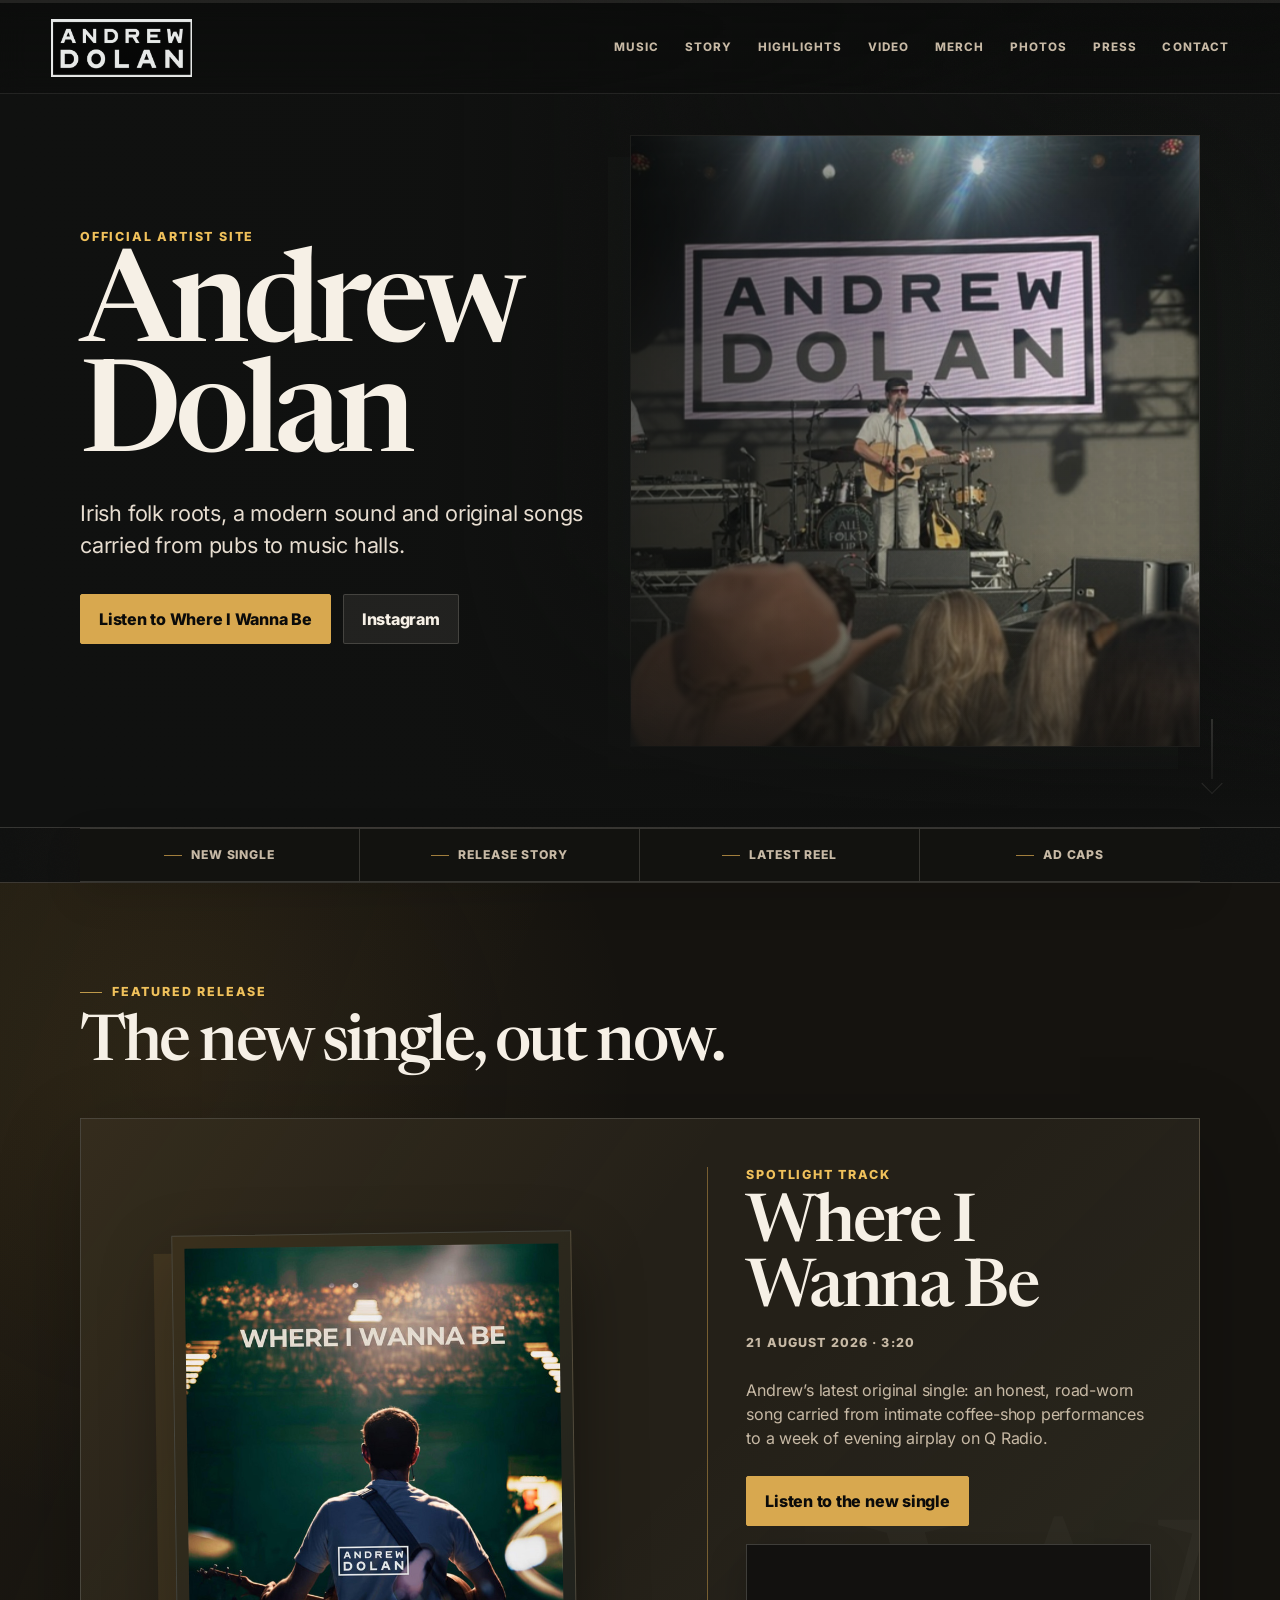
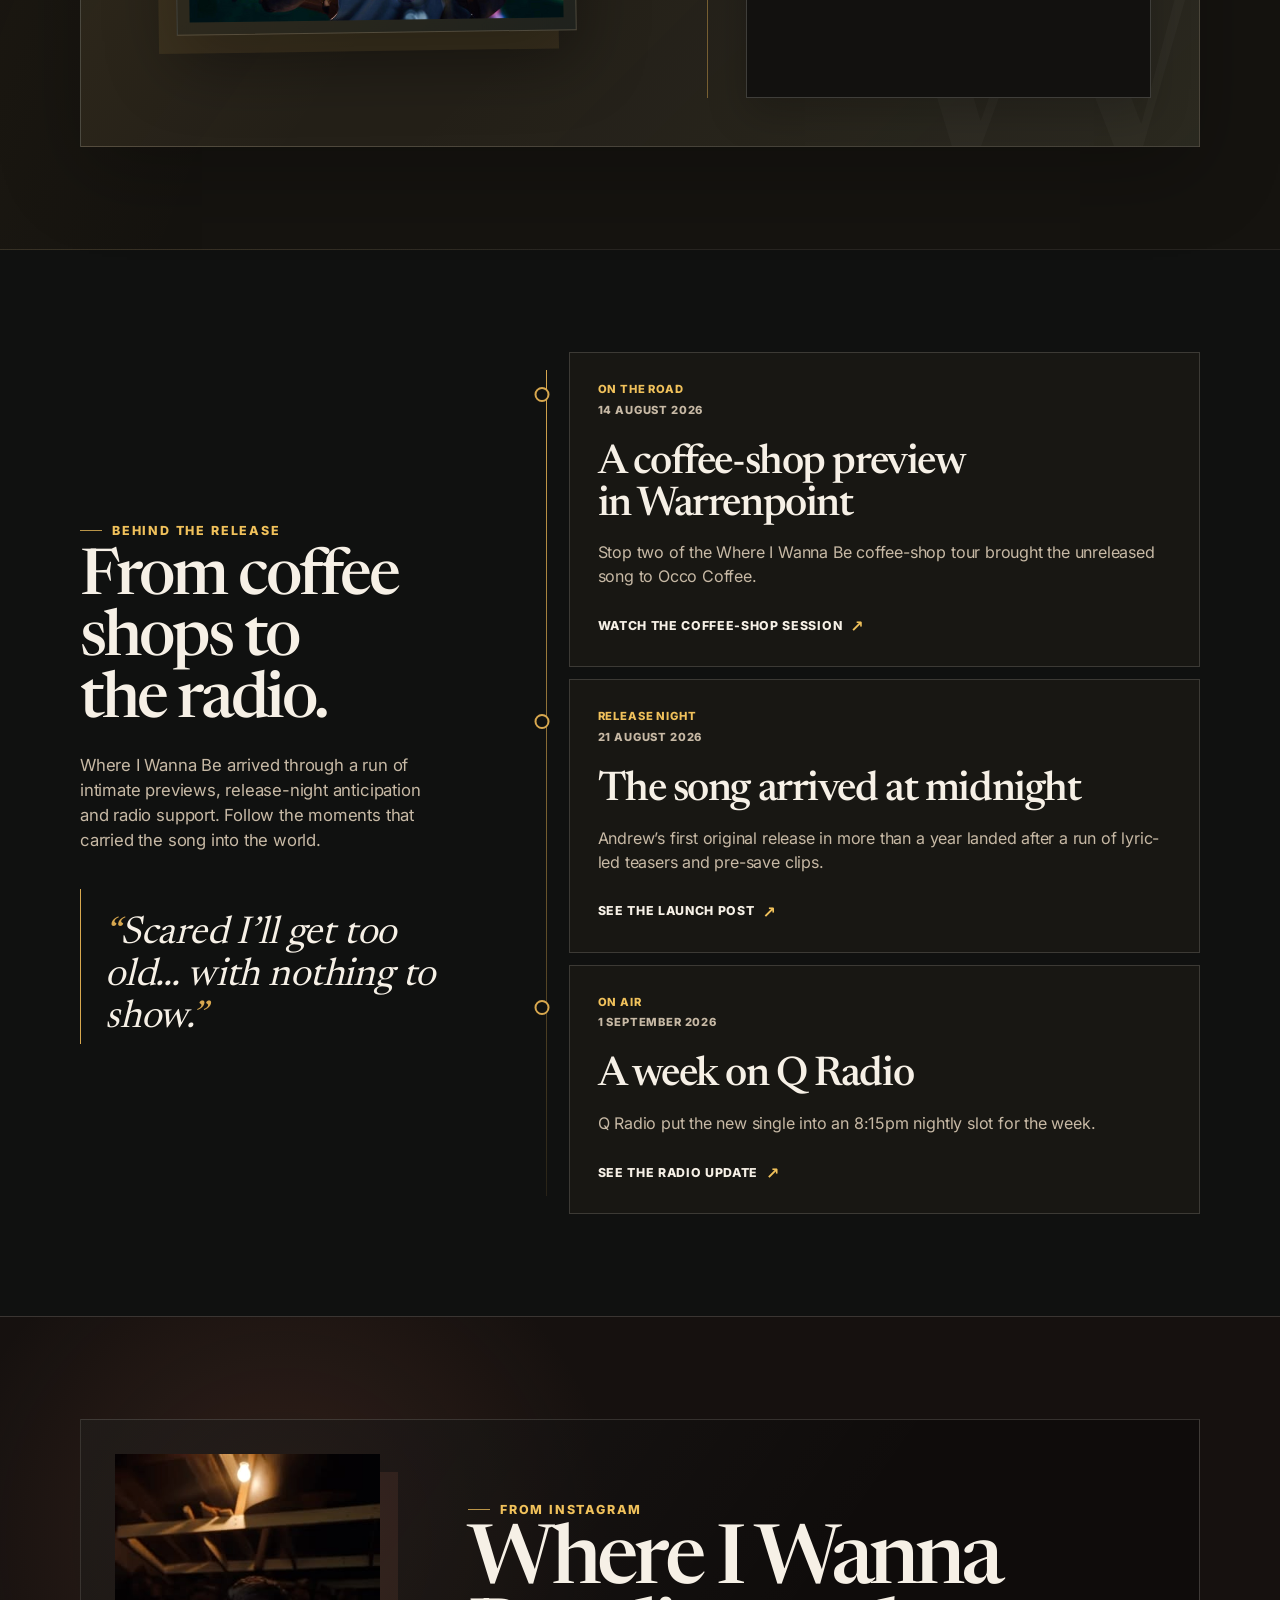
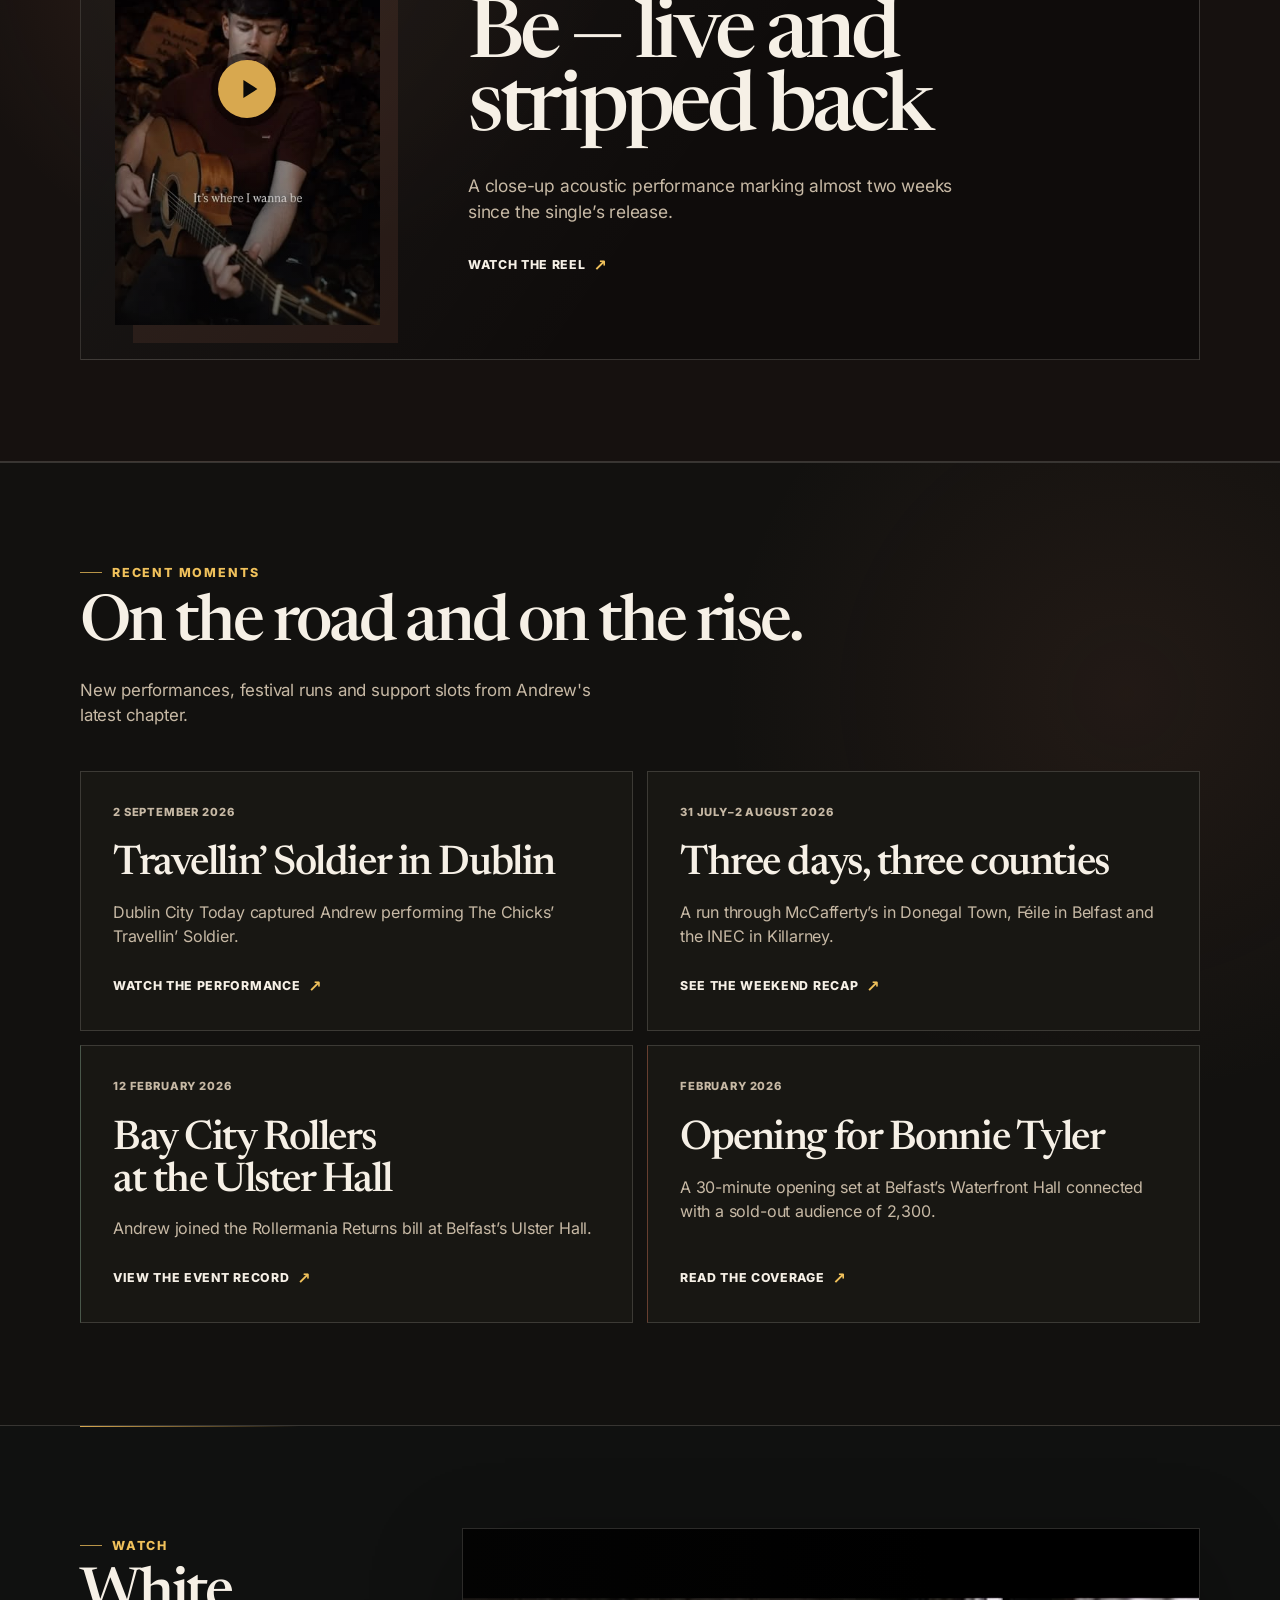
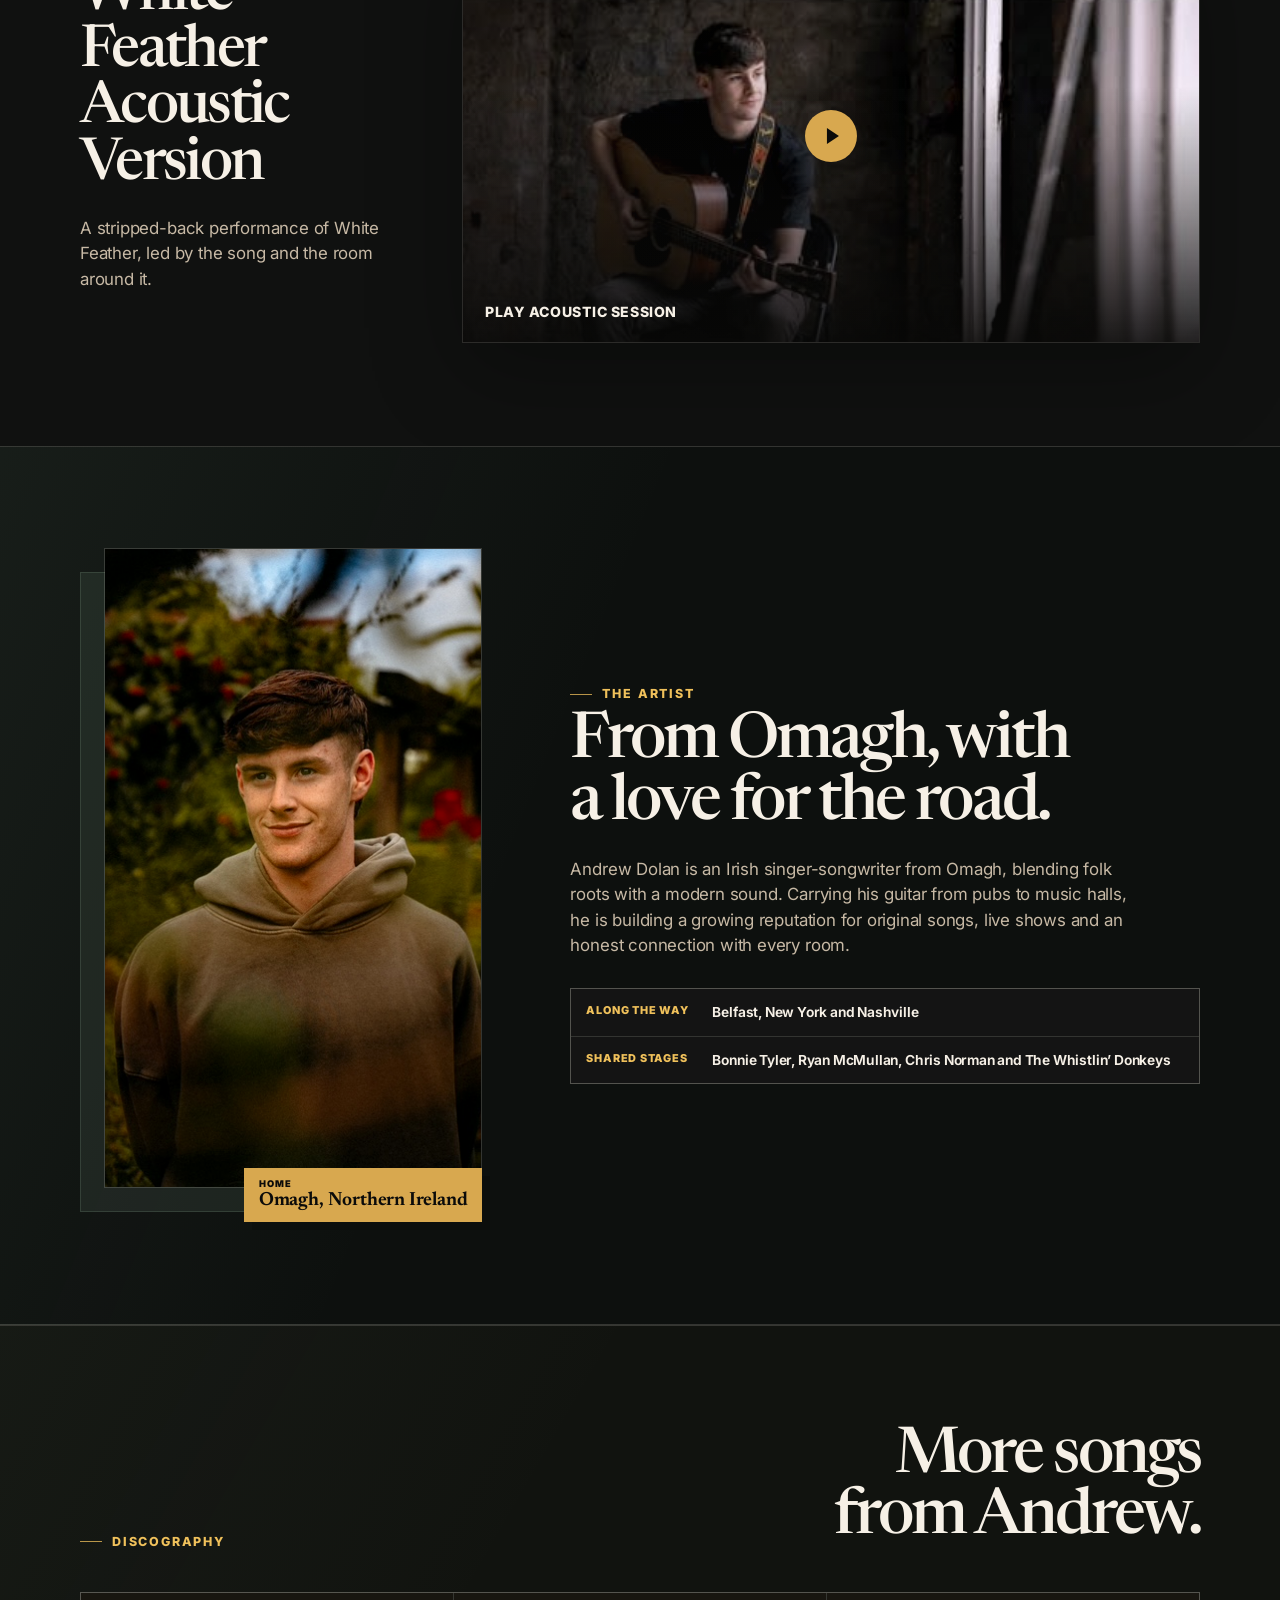
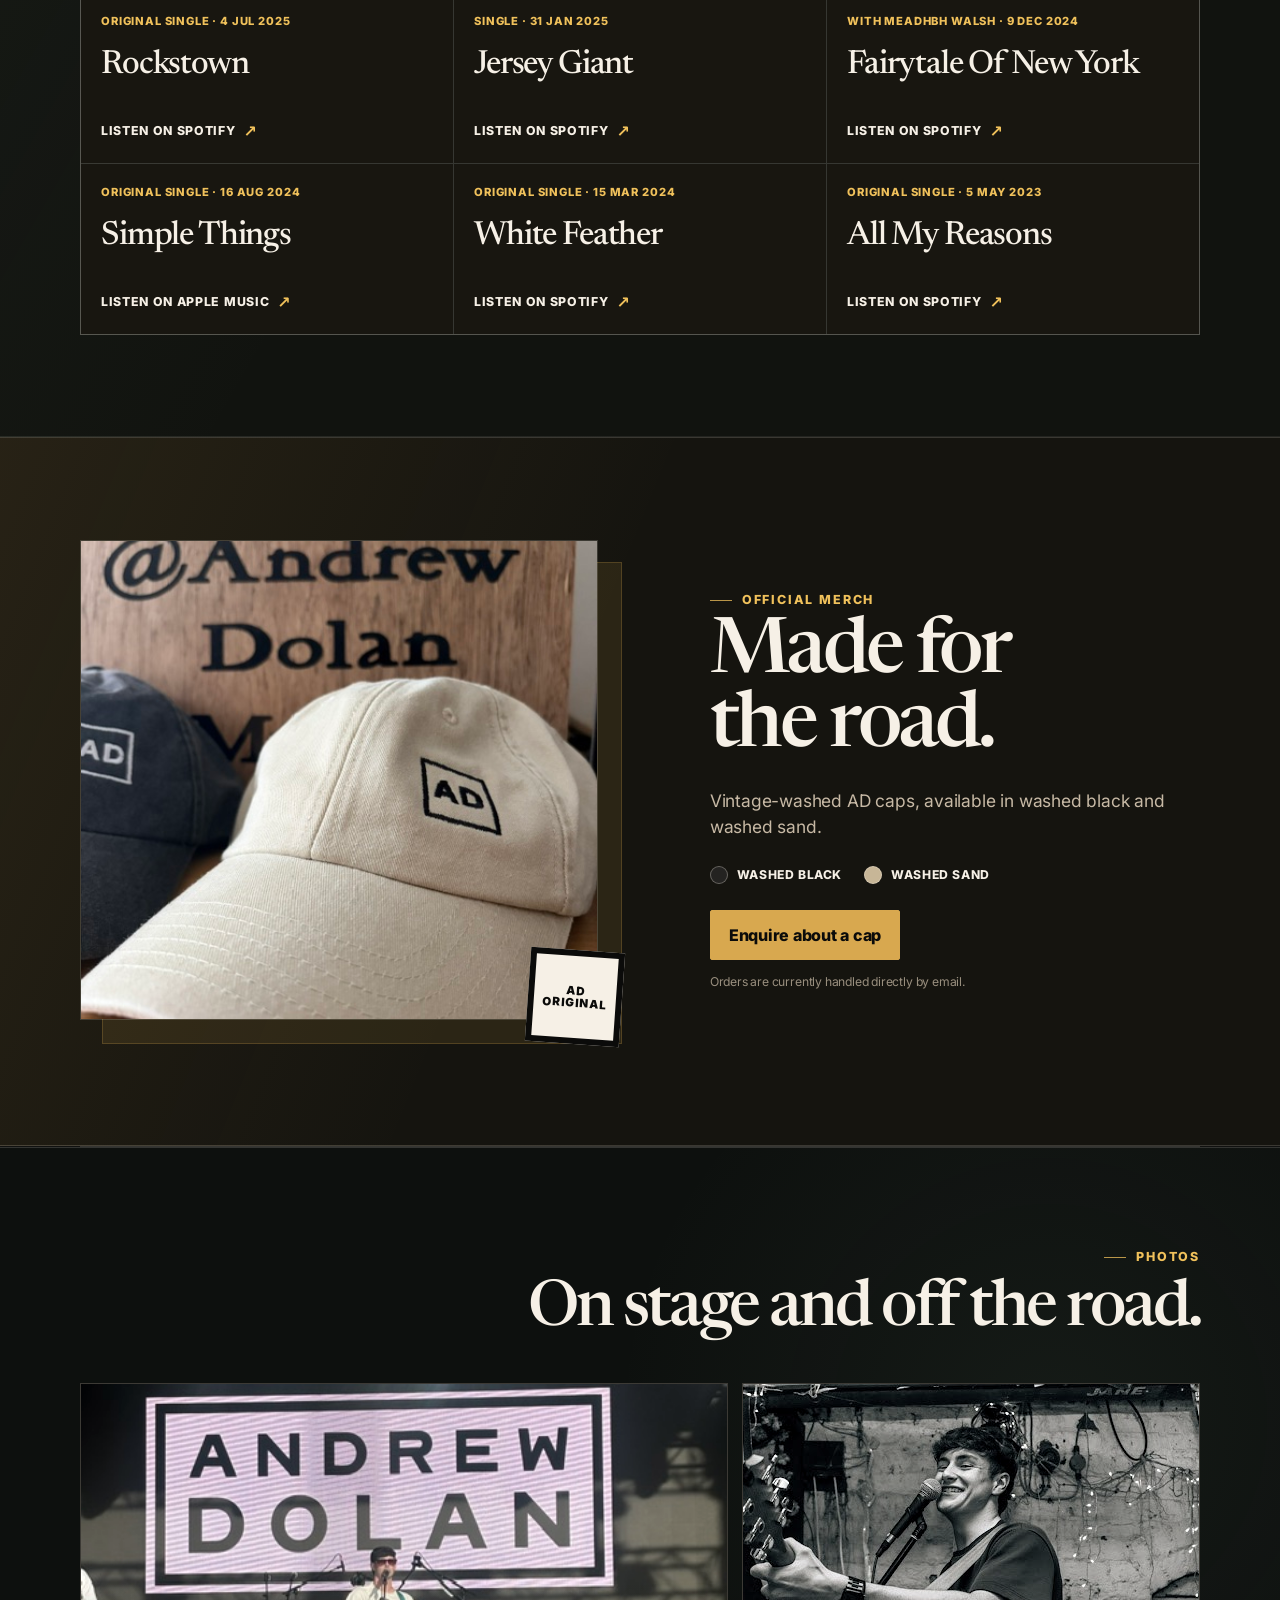
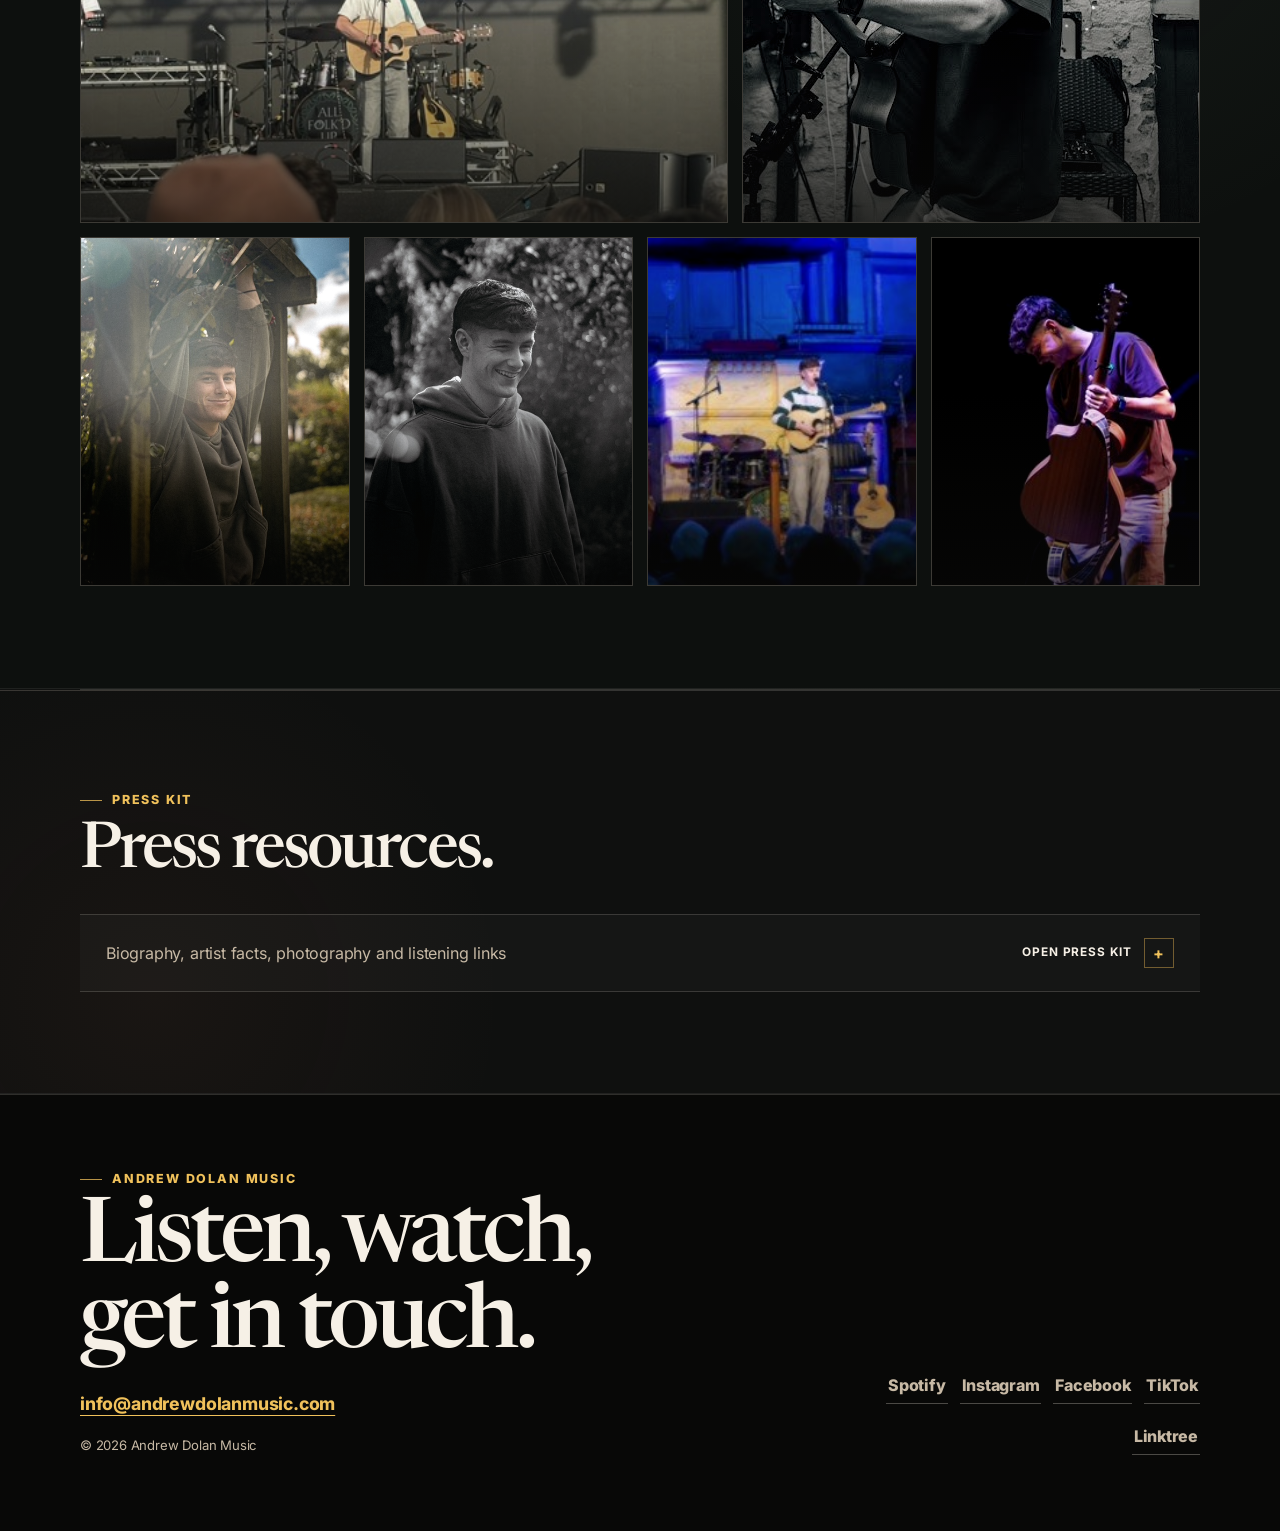
==== commit 80c42334: "Refresh site with new artist content" ====
--- a/index.html
+++ b/index.html
@@ -4,7 +4,7 @@
     <meta charset="utf-8">
     <meta name="viewport" content="width=device-width, initial-scale=1">
     <title>Andrew Dolan Music | Where I Wanna Be</title>
-    <meta name="description" content="Official website for Omagh singer-songwriter Andrew Dolan. Listen to the new single Where I Wanna Be, explore the release story, and catch up on recent live highlights.">
+    <meta name="description" content="Official website of Omagh singer-songwriter Andrew Dolan. Listen to Where I Wanna Be, watch the latest performances, explore the story, and enquire about official AD caps.">
     <meta name="author" content="Andrew Dolan Music">
     <meta name="robots" content="index, follow">
     <meta name="referrer" content="strict-origin-when-cross-origin">
@@ -30,7 +30,9 @@
             "@id": "https://andrewdolanmusic.com/#artist",
             "name": "Andrew Dolan",
             "url": "https://andrewdolanmusic.com/",
-            "image": "https://andrewdolanmusic.com/assets/hero-performance.jpg",
+            "image": "https://andrewdolanmusic.com/assets/andrew-dolan-live-2026.jpg",
+            "description": "Irish singer-songwriter from Omagh blending folk roots with a modern sound, from intimate rooms to major music halls.",
+            "email": "info@andrewdolanmusic.com",
             "genre": ["Folk", "Singer-songwriter"],
             "sameAs": [
               "https://open.spotify.com/artist/74Vq2yie9cISoNQCZJ2Esn",
@@ -68,10 +70,7 @@
     <div class="scroll-progress" aria-hidden="true"><span></span></div>
     <header class="site-header" aria-label="Primary navigation">
       <a class="brand" href="#top" aria-label="Andrew Dolan Music home">
-        <span class="brand-mark">
-          <img src="assets/icon-192x192.png" alt="" width="192" height="192">
-        </span>
-        <span>Andrew Dolan</span>
+        <img class="brand-wordmark" src="assets/andrew-dolan-wordmark.jpg" alt="Andrew Dolan" width="945" height="387">
       </a>
       <button class="nav-toggle" type="button" aria-expanded="false" aria-controls="primary-nav" aria-label="Open navigation menu">
         <span class="nav-toggle-icon" aria-hidden="true"><span></span></span>
@@ -83,6 +82,7 @@
         <a href="#highlights">Highlights</a>
         <a href="#video">Video</a>
         <a href="#tour" data-section-link="tour" hidden>Live</a>
+        <a href="#merch">Merch</a>
         <a href="#gallery">Photos</a>
         <a href="#press">Press</a>
         <a href="#contact">Contact</a>
@@ -92,7 +92,7 @@
     <main id="main-content">
       <section class="hero" aria-labelledby="hero-title">
         <picture class="hero-media">
-          <img src="assets/gallery-live-room.jpg" alt="Andrew Dolan singing and playing guitar in a live room" width="585" height="438">
+          <img src="assets/andrew-dolan-live-2026.jpg" alt="Andrew Dolan performing on an outdoor festival stage" width="480" height="640">
         </picture>
         <div class="hero-overlay"></div>
         <div class="hero-content">
@@ -111,11 +111,11 @@
         <a href="#story">
           Release story
         </a>
-        <a href="#highlights">
-          Live highlights
-        </a>
-        <a href="#video">
-          Latest video
+        <a href="#reel">
+          Latest reel
+        </a>
+        <a href="#merch">
+          AD caps
         </a>
       </nav>
 
@@ -149,6 +149,21 @@
         <div class="campaign-grid" data-release-campaign></div>
       </section>
 
+      <section class="reel-section flow-in" id="reel" aria-labelledby="reel-title">
+        <a class="reel-card" data-reel-link href="https://www.instagram.com/reel/Dc1UKqkiOEw/" target="_blank" rel="noopener noreferrer">
+          <span class="reel-media">
+            <img data-reel-image src="assets/where-i-wanna-be-reel.jpg" alt="Andrew Dolan playing Where I Wanna Be on acoustic guitar" width="360" height="640" loading="lazy">
+            <span class="reel-play" aria-hidden="true"></span>
+          </span>
+          <div class="reel-copy">
+            <span class="section-kicker">From Instagram</span>
+            <h2 id="reel-title" data-reel-title>Where I Wanna Be</h2>
+            <span data-reel-description>A stripped-back moment from the new single.</span>
+            <span class="text-link">Watch the reel</span>
+          </div>
+        </a>
+      </section>
+
       <section class="highlights-section flow-in" id="highlights" aria-labelledby="highlights-title">
         <div class="section-heading">
           <p class="section-kicker">Recent moments</p>
@@ -169,23 +184,23 @@
         </div>
       </section>
 
-      <section class="artist-section flow-in" aria-labelledby="artist-title">
+      <section class="artist-section flow-in" id="about" aria-labelledby="artist-title">
         <div class="artist-visual">
-          <img src="assets/gallery-band-wide.jpg" alt="Andrew Dolan pictured with his guitar" width="593" height="315" loading="lazy">
+          <img src="assets/andrew-dolan-portrait-colour.jpg" alt="Portrait of Andrew Dolan outdoors in Omagh" width="480" height="640" loading="lazy">
           <p class="artist-location"><span>Home</span>Omagh, Northern Ireland</p>
         </div>
         <div class="artist-copy">
           <p class="section-kicker">The artist</p>
-          <h2 id="artist-title">Songs that start close to home.</h2>
-          <p>Andrew pairs direct vocals and warm acoustic textures with honest storytelling. The focus stays on the song and the connection with the room, from intimate sessions to major stages.</p>
+          <h2 id="artist-title">From Omagh, with a love for the road.</h2>
+          <p>Andrew Dolan is an Irish singer-songwriter from Omagh, blending folk roots with a modern sound. Carrying his guitar from pubs to music halls, he is building a growing reputation for original songs, live shows and an honest connection with every room.</p>
           <dl class="artist-facts">
             <div>
-              <dt>Recent stage</dt>
-              <dd>Waterfront Hall, Belfast</dd>
+              <dt>Along the way</dt>
+              <dd>Belfast, New York and Nashville</dd>
             </div>
             <div>
               <dt>Shared stages</dt>
-              <dd>Bonnie Tyler, Ryan McMullan and The Whistlin’ Donkeys</dd>
+              <dd>Bonnie Tyler, Ryan McMullan, Chris Norman and The Whistlin’ Donkeys</dd>
             </div>
           </dl>
         </div>
@@ -207,18 +222,28 @@
         <div class="tour-list" data-tour-list></div>
       </section>
 
-      <section class="conditional-section flow-in" id="merch" data-merch-section hidden>
-        <div class="section-heading">
-          <p class="section-kicker">Store</p>
-          <h2>Merch</h2>
-        </div>
-        <a class="button secondary" data-merch-link target="_blank" rel="noopener noreferrer"></a>
+      <section class="merch-section flow-in" id="merch" data-merch-section hidden aria-labelledby="merch-title">
+        <div class="merch-media">
+          <img data-merch-image src="assets/andrew-dolan-caps.jpg" alt="Andrew Dolan AD caps in vintage washed black and sand" width="640" height="480" loading="lazy">
+          <p class="merch-stamp" aria-hidden="true">AD<br>Original</p>
+        </div>
+        <div class="merch-copy">
+          <p class="section-kicker">Official merch</p>
+          <h2 id="merch-title" data-merch-title>Made for the road.</h2>
+          <p data-merch-description>Vintage-washed AD caps, available in black and sand.</p>
+          <div class="merch-colours" aria-label="Available colours">
+            <span><i class="swatch swatch-black" aria-hidden="true"></i>Washed black</span>
+            <span><i class="swatch swatch-sand" aria-hidden="true"></i>Washed sand</span>
+          </div>
+          <a class="button primary" data-merch-link>Enquire about a cap</a>
+          <p class="merch-note">Orders are currently handled directly by email.</p>
+        </div>
       </section>
 
       <section class="gallery-section flow-in" id="gallery" aria-labelledby="gallery-title">
         <div class="section-heading">
           <p class="section-kicker">Photos</p>
-          <h2 id="gallery-title">Live and behind the songs</h2>
+          <h2 id="gallery-title">On stage and off the road.</h2>
         </div>
         <div class="gallery-grid" data-gallery></div>
       </section>
@@ -234,7 +259,7 @@
             <strong>Open press kit</strong>
           </summary>
           <div class="press-layout">
-            <img data-press-photo src="assets/artist-profile.jpg" alt="Andrew Dolan press photo" width="381" height="456" loading="lazy">
+            <img data-press-photo src="assets/andrew-dolan-portrait-mono.jpg" alt="Andrew Dolan press photo" width="480" height="640" loading="lazy">
             <div class="press-copy">
               <p data-press-bio></p>
               <dl class="press-facts">
@@ -265,7 +290,8 @@
     <footer class="site-footer" id="contact">
       <div>
         <p class="section-kicker">Andrew Dolan Music</p>
-        <h2>Listen, watch, follow.</h2>
+        <h2>Listen, watch, get in touch.</h2>
+        <a class="footer-email" href="mailto:info@andrewdolanmusic.com">info@andrewdolanmusic.com</a>
         <p class="footer-meta">© 2026 Andrew Dolan Music</p>
       </div>
       <div class="footer-links" data-footer-links></div>
--- a/styles.css
+++ b/styles.css
@@ -185,13 +185,19 @@
 }
 
 .brand {
-  min-width: 0;
-  gap: 10px;
+  flex: 0 0 auto;
+  width: clamp(118px, 11vw, 148px);
   color: var(--text);
   text-decoration: none;
-  font-size: 0.93rem;
-  font-weight: 760;
-  letter-spacing: -0.025em;
+}
+
+.brand-wordmark {
+  width: 100%;
+  height: auto;
+  aspect-ratio: 945 / 387;
+  object-fit: contain;
+  filter: invert(1);
+  mix-blend-mode: screen;
 }
 
 .brand-mark {
@@ -1061,11 +1067,137 @@
   color: var(--muted);
 }
 
+.reel-section {
+  position: relative;
+}
+
+.reel-section::before {
+  content: "";
+  position: absolute;
+  top: 0;
+  bottom: 0;
+  left: 50%;
+  z-index: -1;
+  width: 100vw;
+  transform: translateX(-50%);
+  background:
+    radial-gradient(circle at 22% 30%, rgba(175, 101, 76, 0.18), transparent 30%),
+    #16110f;
+  border-top: 1px solid var(--line);
+  border-bottom: 1px solid var(--line);
+}
+
+.reel-card {
+  display: grid;
+  grid-template-columns: minmax(230px, 0.38fr) minmax(0, 1fr);
+  gap: clamp(32px, 7vw, 88px);
+  align-items: center;
+  padding: clamp(18px, 3vw, 34px);
+  overflow: hidden;
+  background:
+    linear-gradient(125deg, rgba(246, 240, 230, 0.055), transparent 58%),
+    rgba(8, 8, 7, 0.48);
+  border: 1px solid var(--line);
+  color: inherit;
+  text-decoration: none;
+  transition: border-color 240ms ease, box-shadow 320ms ease, transform 420ms var(--ease-out);
+}
+
+.reel-media {
+  position: relative;
+  display: block;
+  justify-self: center;
+  width: min(100%, 320px);
+  overflow: hidden;
+  aspect-ratio: 9 / 16;
+  background: #080807;
+  box-shadow: 18px 18px 0 rgba(175, 101, 76, 0.13);
+}
+
+.reel-media::after {
+  content: "";
+  position: absolute;
+  inset: 0;
+  background: linear-gradient(0deg, rgba(8, 8, 7, 0.48), transparent 48%);
+}
+
+.reel-media img {
+  width: 100%;
+  height: 100%;
+  object-fit: cover;
+  filter: saturate(0.88) contrast(1.04);
+  transition: filter 360ms ease, transform 680ms var(--ease-out);
+}
+
+.reel-play {
+  position: absolute;
+  top: 50%;
+  left: 50%;
+  z-index: 1;
+  width: 58px;
+  height: 58px;
+  background: var(--accent);
+  border-radius: 50%;
+  box-shadow: 0 14px 40px rgba(0, 0, 0, 0.38);
+  transform: translate(-50%, -50%);
+}
+
+.reel-play::after {
+  content: "";
+  position: absolute;
+  top: 50%;
+  left: 53%;
+  width: 0;
+  height: 0;
+  transform: translate(-40%, -50%);
+  border-top: 9px solid transparent;
+  border-bottom: 9px solid transparent;
+  border-left: 14px solid var(--ink);
+}
+
+.reel-copy {
+  display: grid;
+  justify-items: start;
+  max-width: 610px;
+}
+
+.reel-copy h2 {
+  margin: 0;
+  font-family: var(--display-font);
+  font-size: clamp(3rem, 6.4vw, 6.2rem);
+  font-weight: 520;
+  letter-spacing: -0.052em;
+  line-height: 0.9;
+  text-wrap: balance;
+}
+
+.reel-copy > span:not(.section-kicker, .text-link) {
+  max-width: 520px;
+  margin-top: 24px;
+  color: var(--muted);
+  font-size: 1.08rem;
+}
+
+.reel-copy .text-link {
+  margin-top: 28px;
+}
+
+.reel-card:hover {
+  border-color: rgba(216, 168, 79, 0.45);
+  box-shadow: 0 30px 82px rgba(0, 0, 0, 0.3);
+  transform: translateY(-4px);
+}
+
+.reel-card:hover .reel-media img {
+  filter: saturate(1) contrast(1.02);
+  transform: scale(1.025);
+}
+
 .artist-section {
   position: relative;
   isolation: isolate;
   display: grid;
-  grid-template-columns: minmax(0, 1.15fr) minmax(320px, 0.85fr);
+  grid-template-columns: minmax(320px, 0.78fr) minmax(0, 1.22fr);
   gap: clamp(38px, 7vw, 88px);
   align-items: center;
 }
@@ -1106,8 +1238,10 @@
   position: relative;
   z-index: 1;
   width: 100%;
-  aspect-ratio: 16 / 9;
+  max-height: 660px;
+  aspect-ratio: 4 / 5;
   object-fit: cover;
+  object-position: center 30%;
   border: 1px solid var(--line);
   filter: contrast(1.03);
 }
@@ -1451,6 +1585,129 @@
   margin: 0;
   color: var(--muted);
   font-weight: 650;
+}
+
+.merch-section {
+  position: relative;
+  isolation: isolate;
+  display: grid;
+  grid-template-columns: minmax(0, 1.05fr) minmax(320px, 0.95fr);
+  gap: clamp(36px, 7vw, 88px);
+  align-items: center;
+}
+
+.merch-section::before {
+  content: "";
+  position: absolute;
+  top: 0;
+  bottom: 0;
+  left: 50%;
+  z-index: -1;
+  width: 100vw;
+  transform: translateX(-50%);
+  background:
+    linear-gradient(112deg, rgba(216, 168, 79, 0.095), transparent 44%),
+    #15140f;
+  border-top: 1px solid var(--line);
+  border-bottom: 1px solid var(--line);
+}
+
+.merch-media {
+  position: relative;
+  padding: 0 24px 24px 0;
+}
+
+.merch-media::before {
+  content: "";
+  position: absolute;
+  top: 22px;
+  right: 0;
+  bottom: 0;
+  left: 22px;
+  background: rgba(216, 168, 79, 0.11);
+  border: 1px solid rgba(216, 168, 79, 0.22);
+}
+
+.merch-media img {
+  position: relative;
+  z-index: 1;
+  width: 100%;
+  aspect-ratio: 4 / 3;
+  object-fit: cover;
+  border: 1px solid var(--line);
+}
+
+.merch-stamp {
+  position: absolute;
+  right: 0;
+  bottom: 0;
+  z-index: 2;
+  display: grid;
+  width: 94px;
+  height: 94px;
+  place-items: center;
+  margin: 0;
+  background: var(--text);
+  border: 6px solid var(--ink);
+  color: var(--ink);
+  font-size: 0.72rem;
+  font-weight: 900;
+  letter-spacing: 0.08em;
+  line-height: 1.05;
+  text-align: center;
+  text-transform: uppercase;
+  transform: rotate(4deg);
+}
+
+.merch-copy h2 {
+  max-width: 560px;
+  font-size: clamp(3.2rem, 6vw, 5.6rem);
+}
+
+.merch-copy > p:not(.section-kicker, .merch-note) {
+  max-width: 520px;
+  margin: 22px 0 0;
+  color: var(--muted);
+  font-size: 1.08rem;
+}
+
+.merch-colours {
+  display: flex;
+  flex-wrap: wrap;
+  gap: 12px 22px;
+  margin: 26px 0;
+  color: var(--text);
+  font-size: 0.76rem;
+  font-weight: 780;
+  letter-spacing: 0.05em;
+  text-transform: uppercase;
+}
+
+.merch-colours span {
+  display: inline-flex;
+  align-items: center;
+  gap: 9px;
+}
+
+.swatch {
+  width: 18px;
+  height: 18px;
+  border: 1px solid rgba(246, 240, 230, 0.32);
+  border-radius: 50%;
+}
+
+.swatch-black {
+  background: #242321;
+}
+
+.swatch-sand {
+  background: #c7b697;
+}
+
+.merch-note {
+  margin: 13px 0 0;
+  color: rgba(199, 185, 165, 0.74);
+  font-size: 0.76rem;
 }
 
 .gallery-grid {
@@ -1722,6 +1979,20 @@
 .site-footer h2 {
   max-width: 720px;
   font-size: clamp(3rem, 7vw, 6.4rem);
+}
+
+.footer-email {
+  display: inline-block;
+  margin-top: 22px;
+  color: var(--accent-strong);
+  font-size: clamp(0.92rem, 2vw, 1.1rem);
+  font-weight: 760;
+  text-underline-offset: 5px;
+  text-decoration-thickness: 1px;
+}
+
+.footer-email:hover {
+  color: var(--text);
 }
 
 .footer-meta {
@@ -1926,7 +2197,9 @@
 
   .release-panel,
   .release-story-section,
+  .reel-card,
   .artist-section,
+  .merch-section,
   .video-layout,
   .press-layout,
   .site-footer,
@@ -1973,6 +2246,10 @@
 
   .artist-visual {
     padding-left: 18px;
+  }
+
+  .merch-media {
+    max-width: 680px;
   }
 
   .tour-item {
@@ -2045,8 +2322,7 @@
   }
 
   .brand {
-    flex: 0 0 auto;
-    font-size: 0.95rem;
+    width: 108px;
   }
 
   .brand > span:last-child {
@@ -2158,6 +2434,14 @@
     grid-template-columns: 1fr;
   }
 
+  .reel-media {
+    width: min(100%, 280px);
+  }
+
+  .reel-copy {
+    padding: 12px 4px 8px;
+  }
+
   .campaign-card:last-child {
     grid-column: auto;
   }
@@ -2196,6 +2480,32 @@
 
   .artist-copy h2 {
     font-size: clamp(2.75rem, 14vw, 4rem);
+  }
+
+  .reel-card {
+    gap: 30px;
+    padding: 16px;
+  }
+
+  .reel-copy h2 {
+    font-size: clamp(2.65rem, 13vw, 4rem);
+  }
+
+  .merch-section {
+    gap: 38px;
+  }
+
+  .merch-media {
+    padding-right: 14px;
+  }
+
+  .merch-media::before {
+    left: 14px;
+  }
+
+  .merch-stamp {
+    width: 78px;
+    height: 78px;
   }
 
   .artist-facts div {
